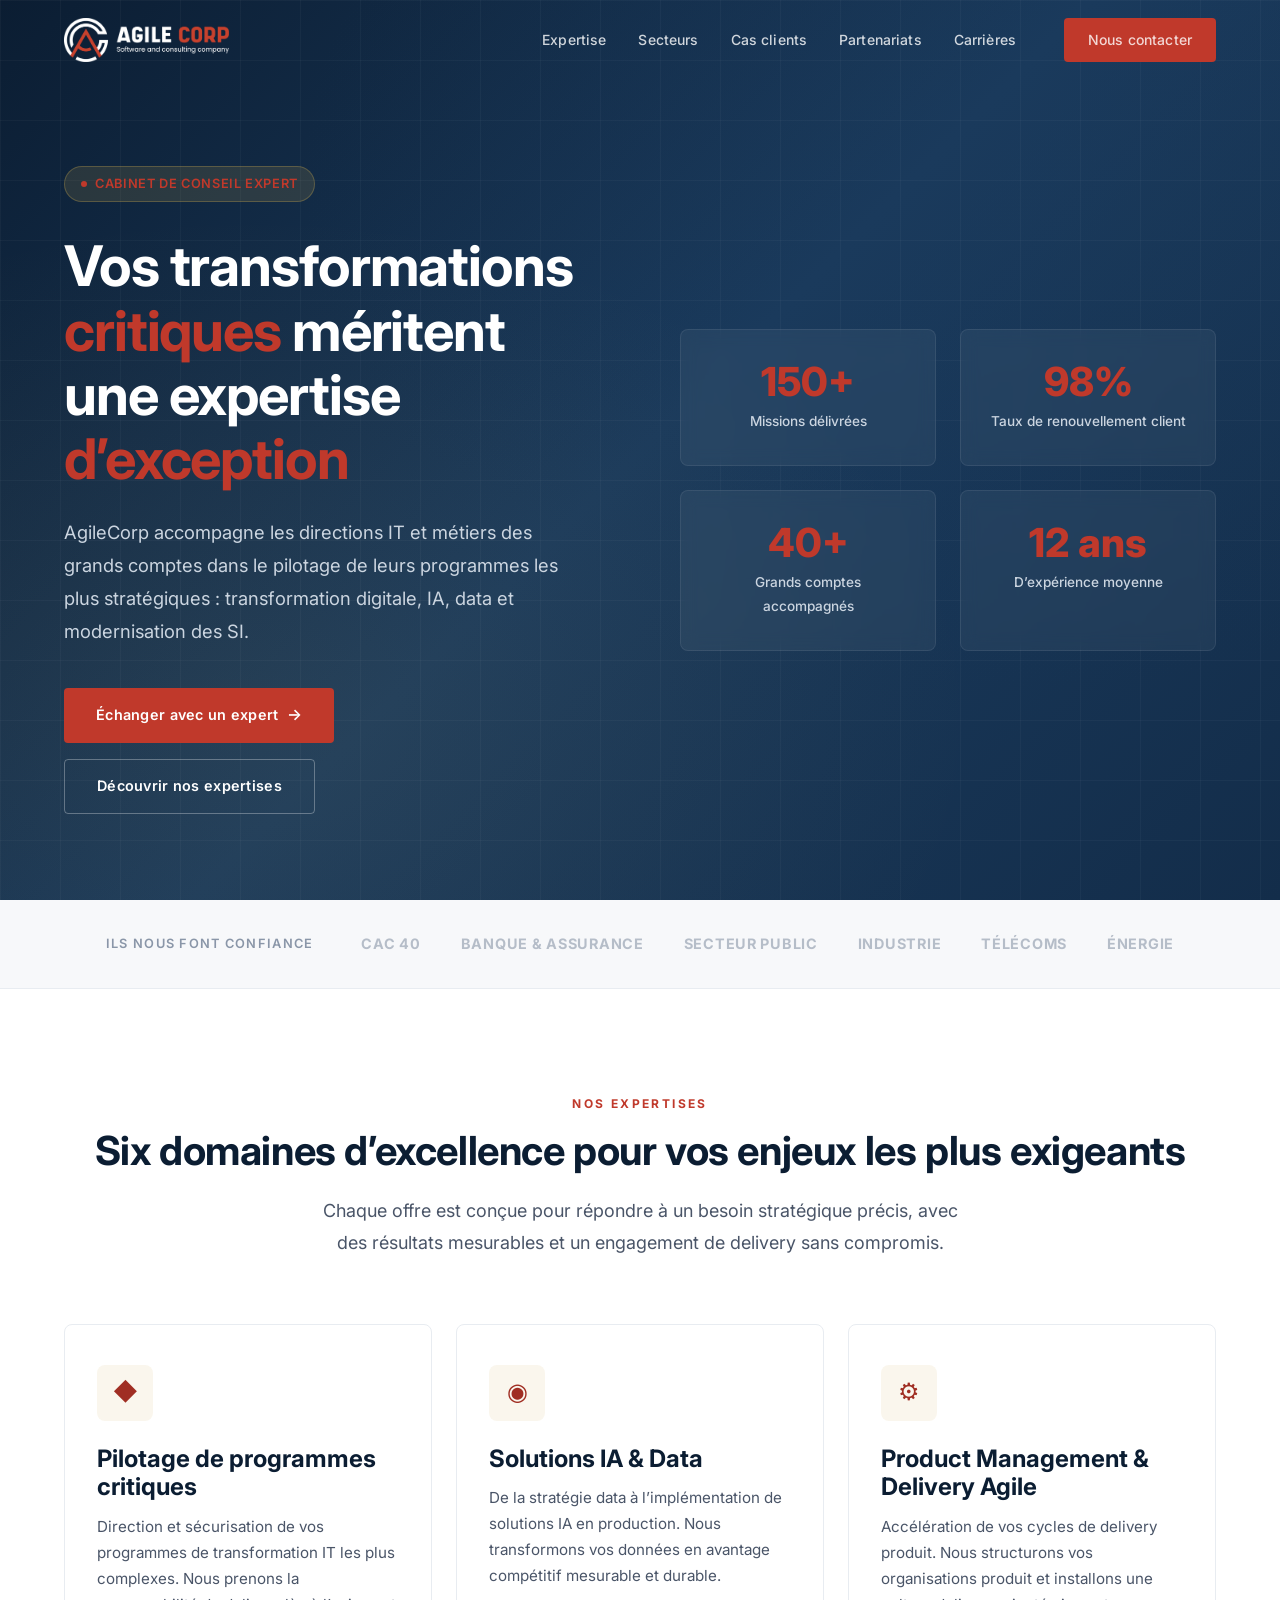
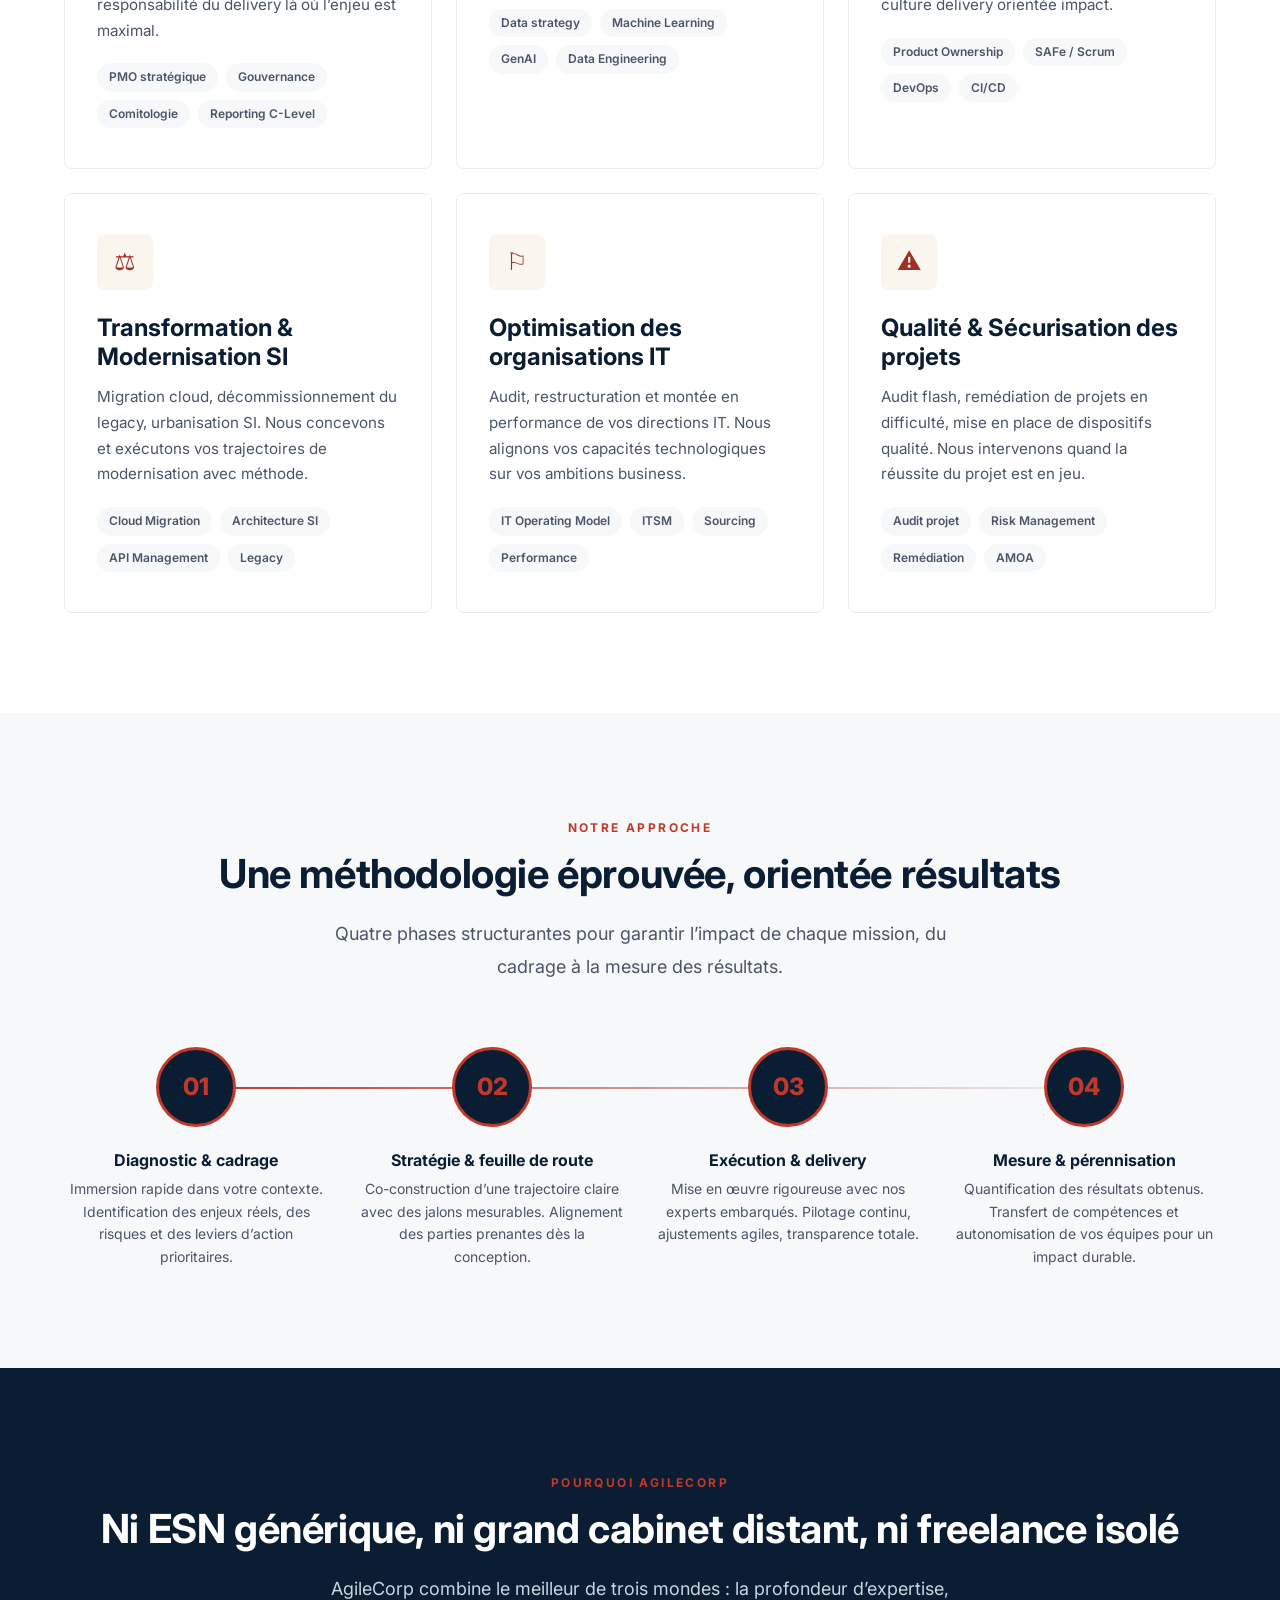
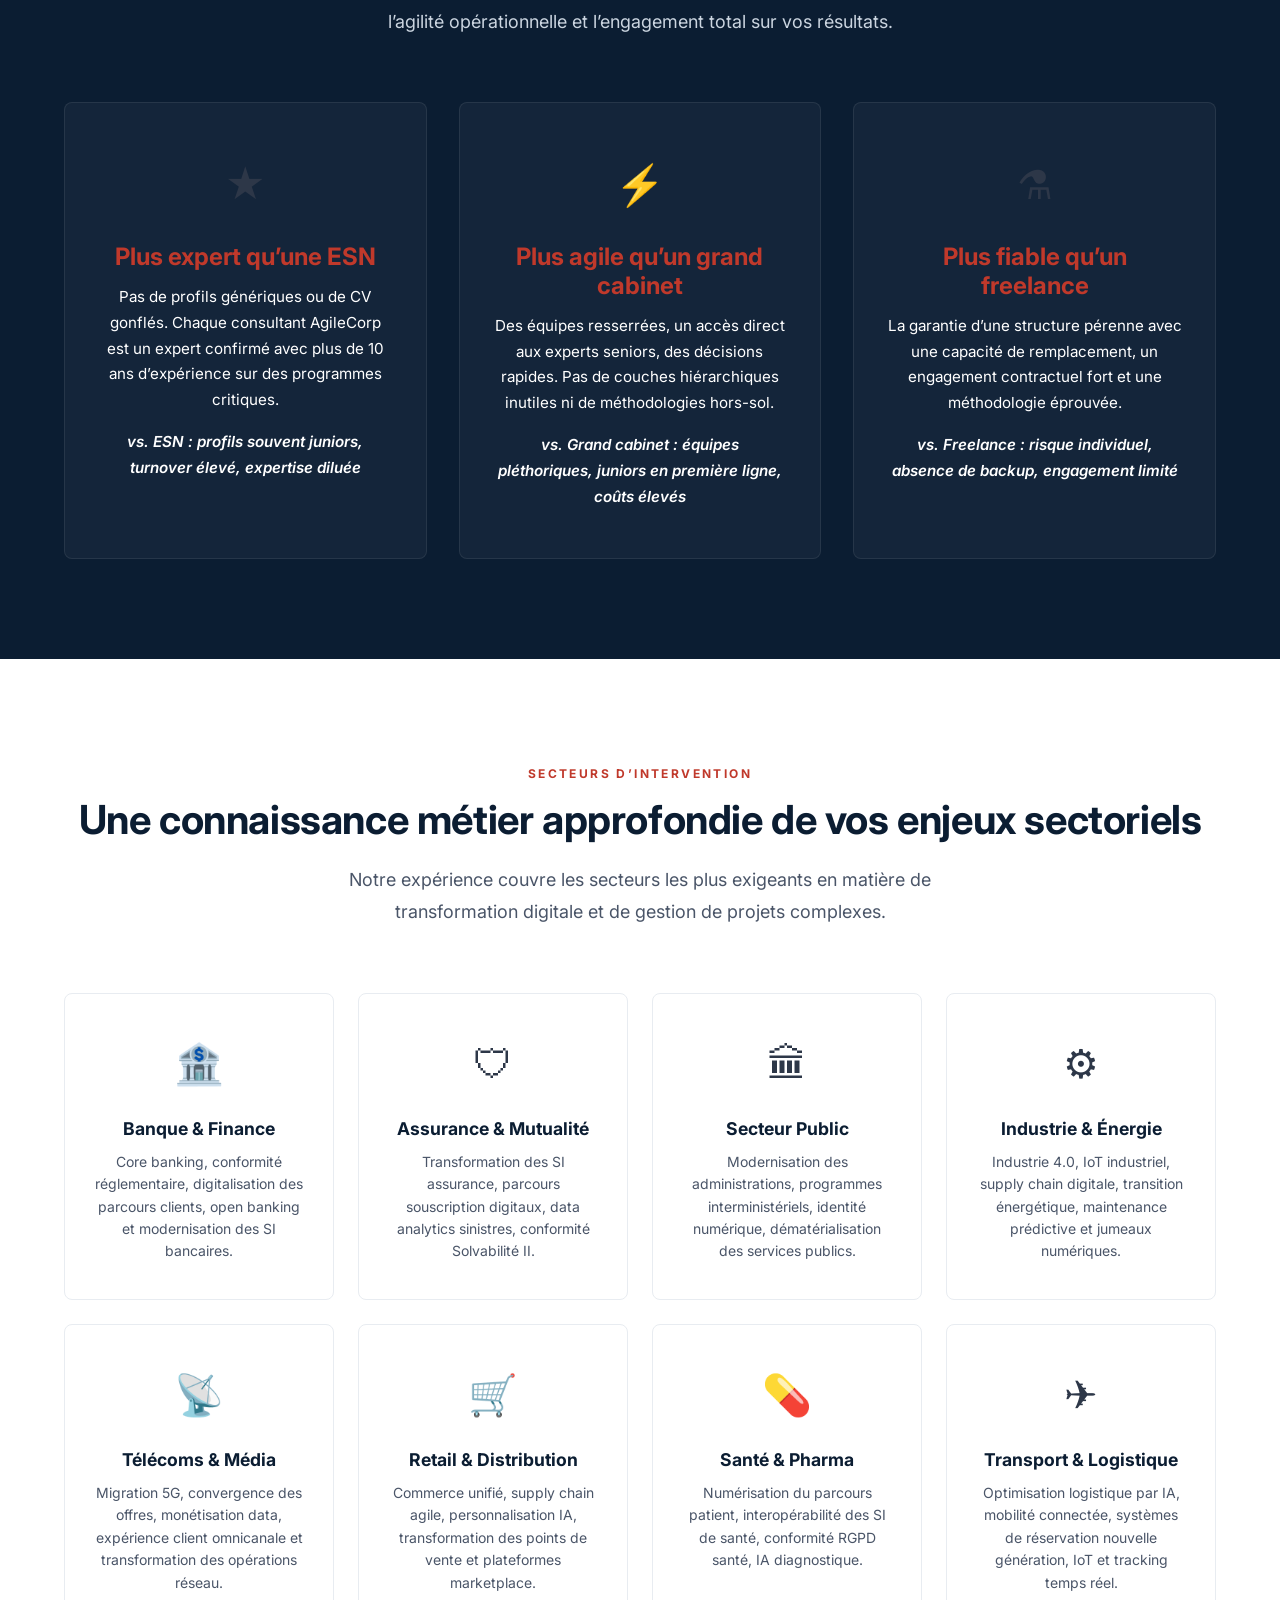
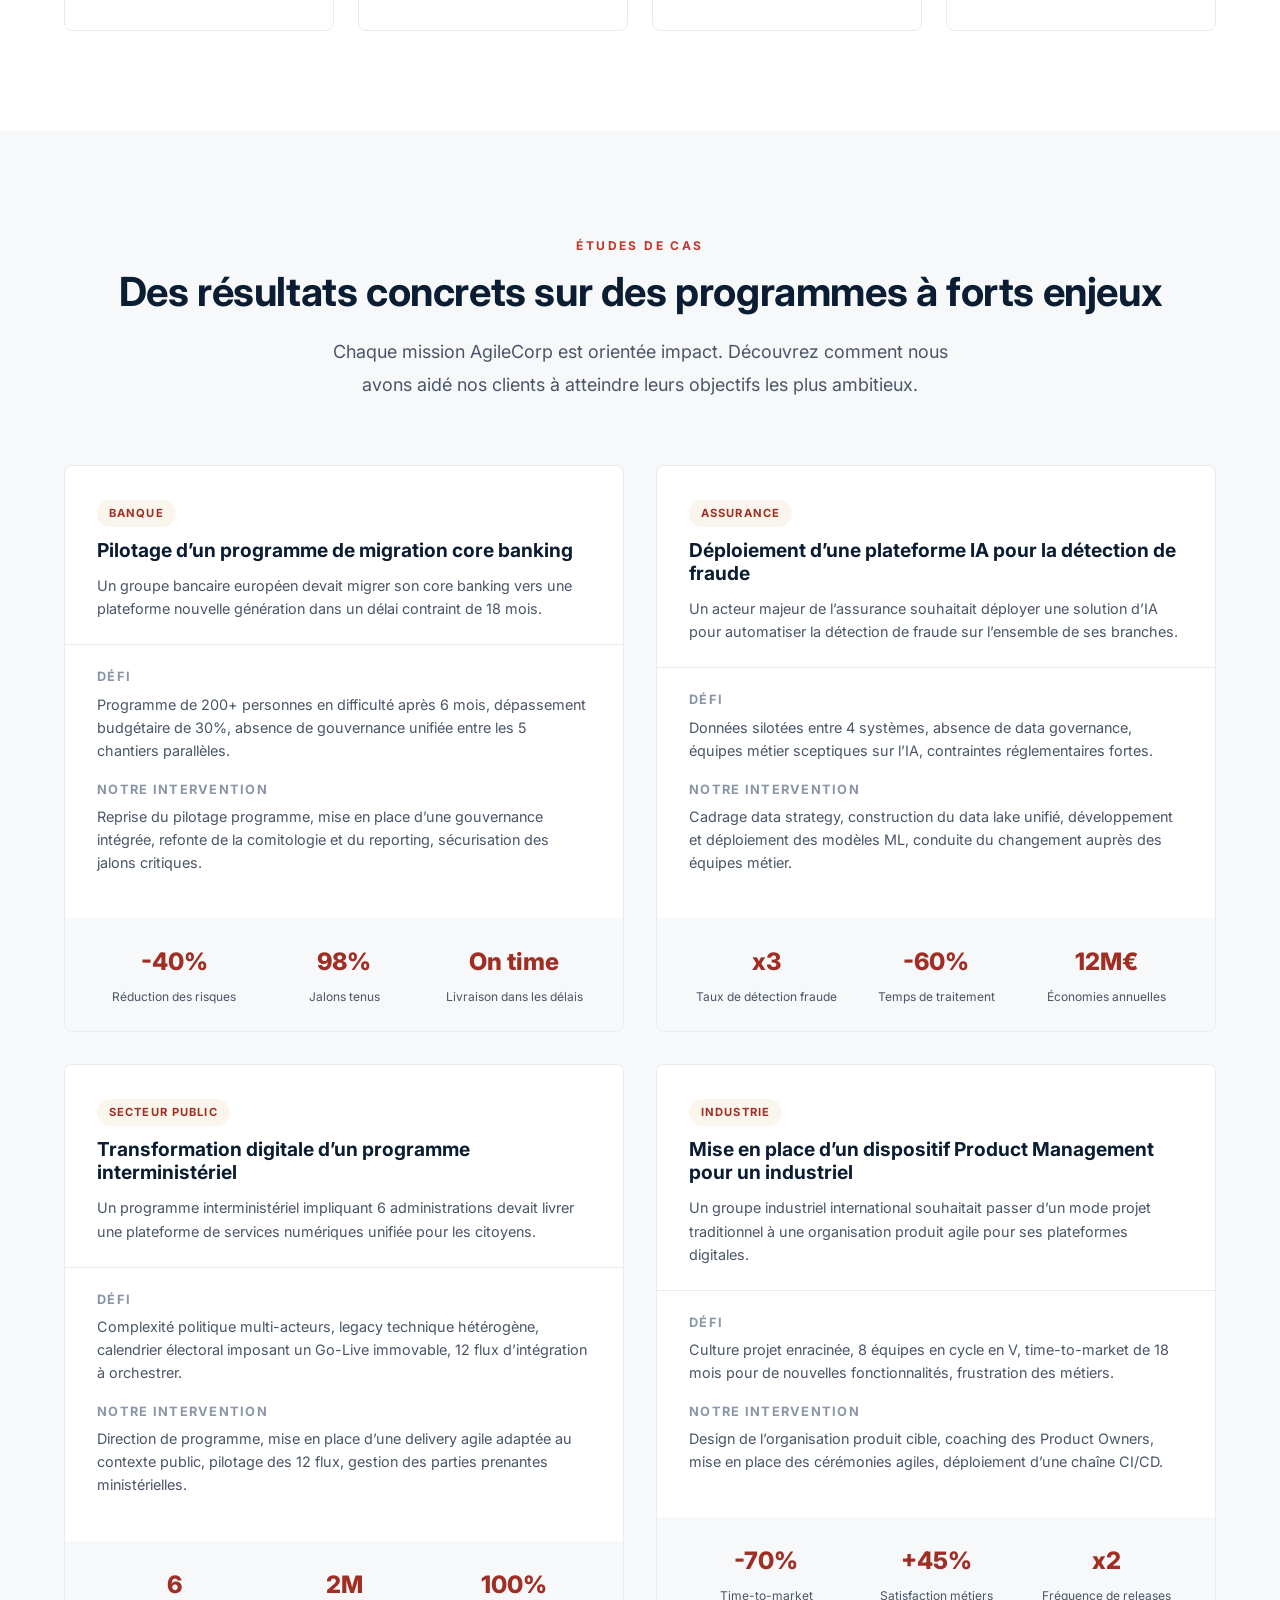
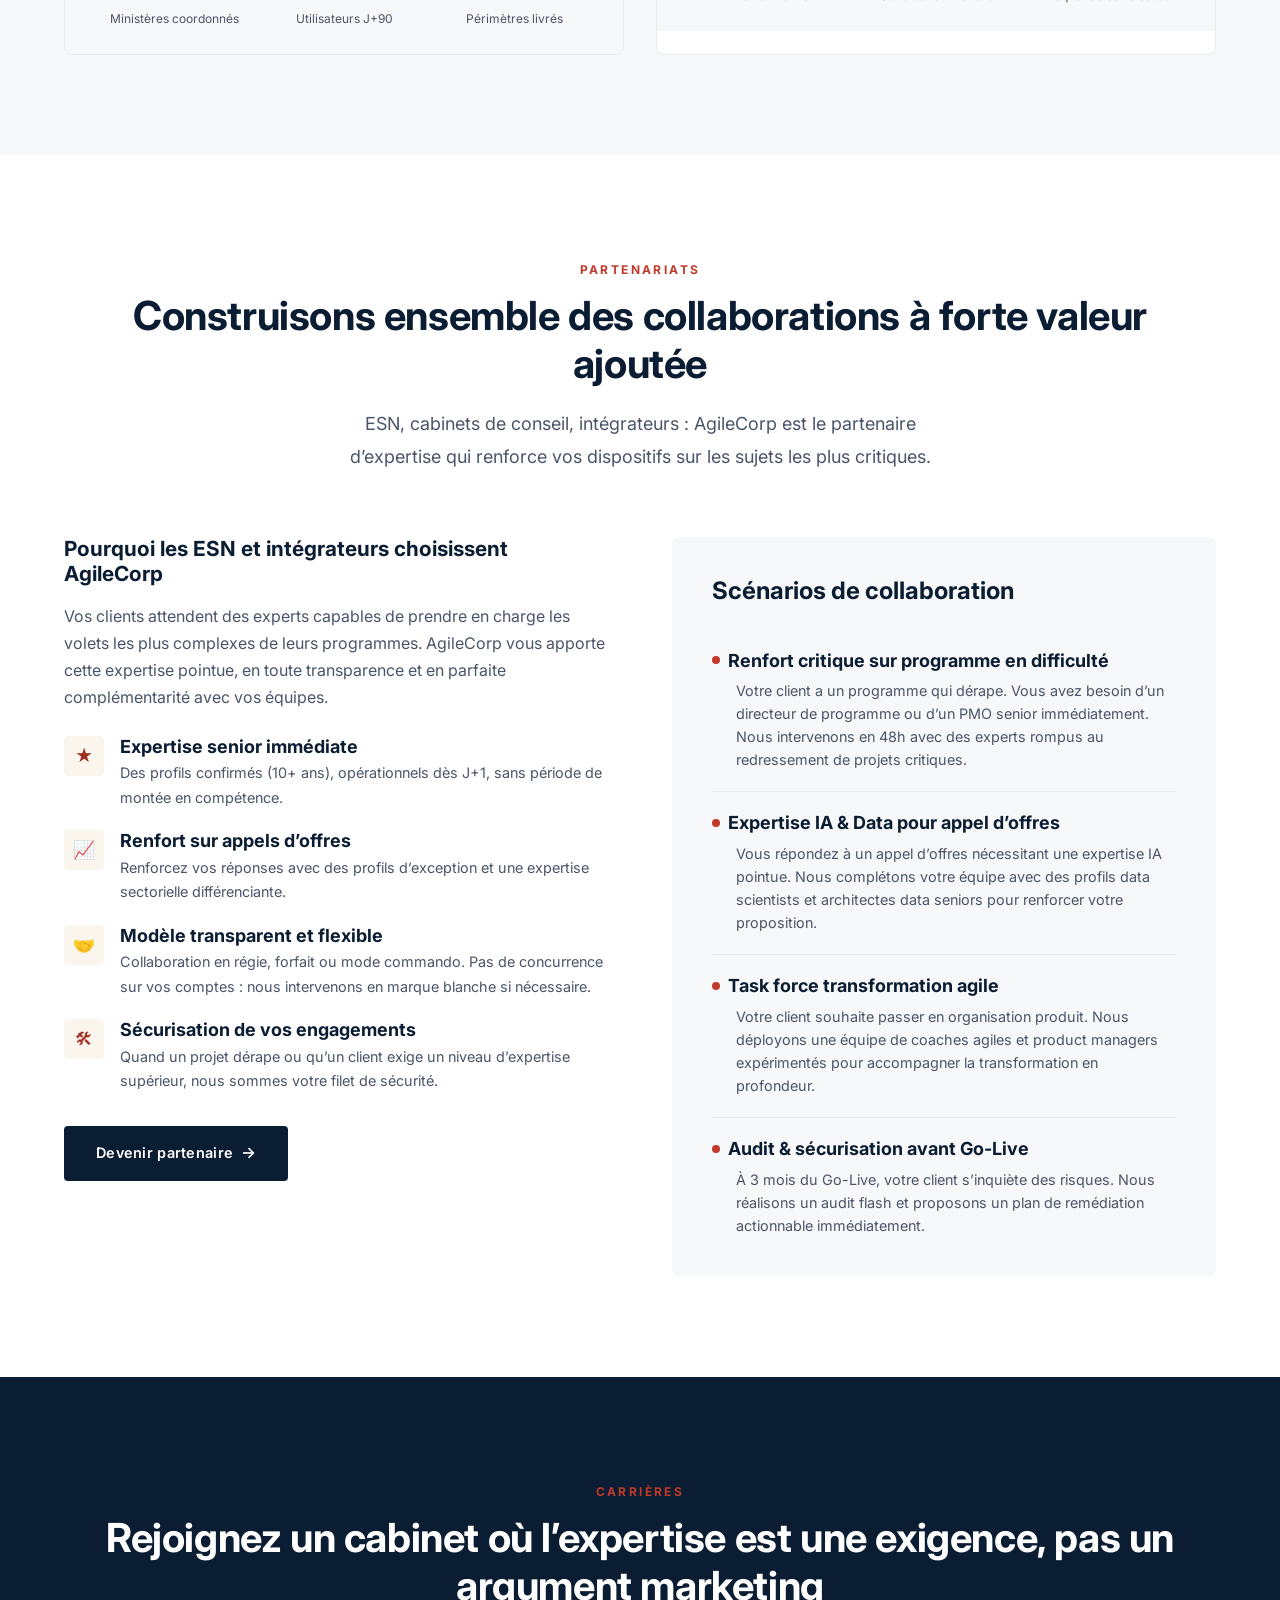
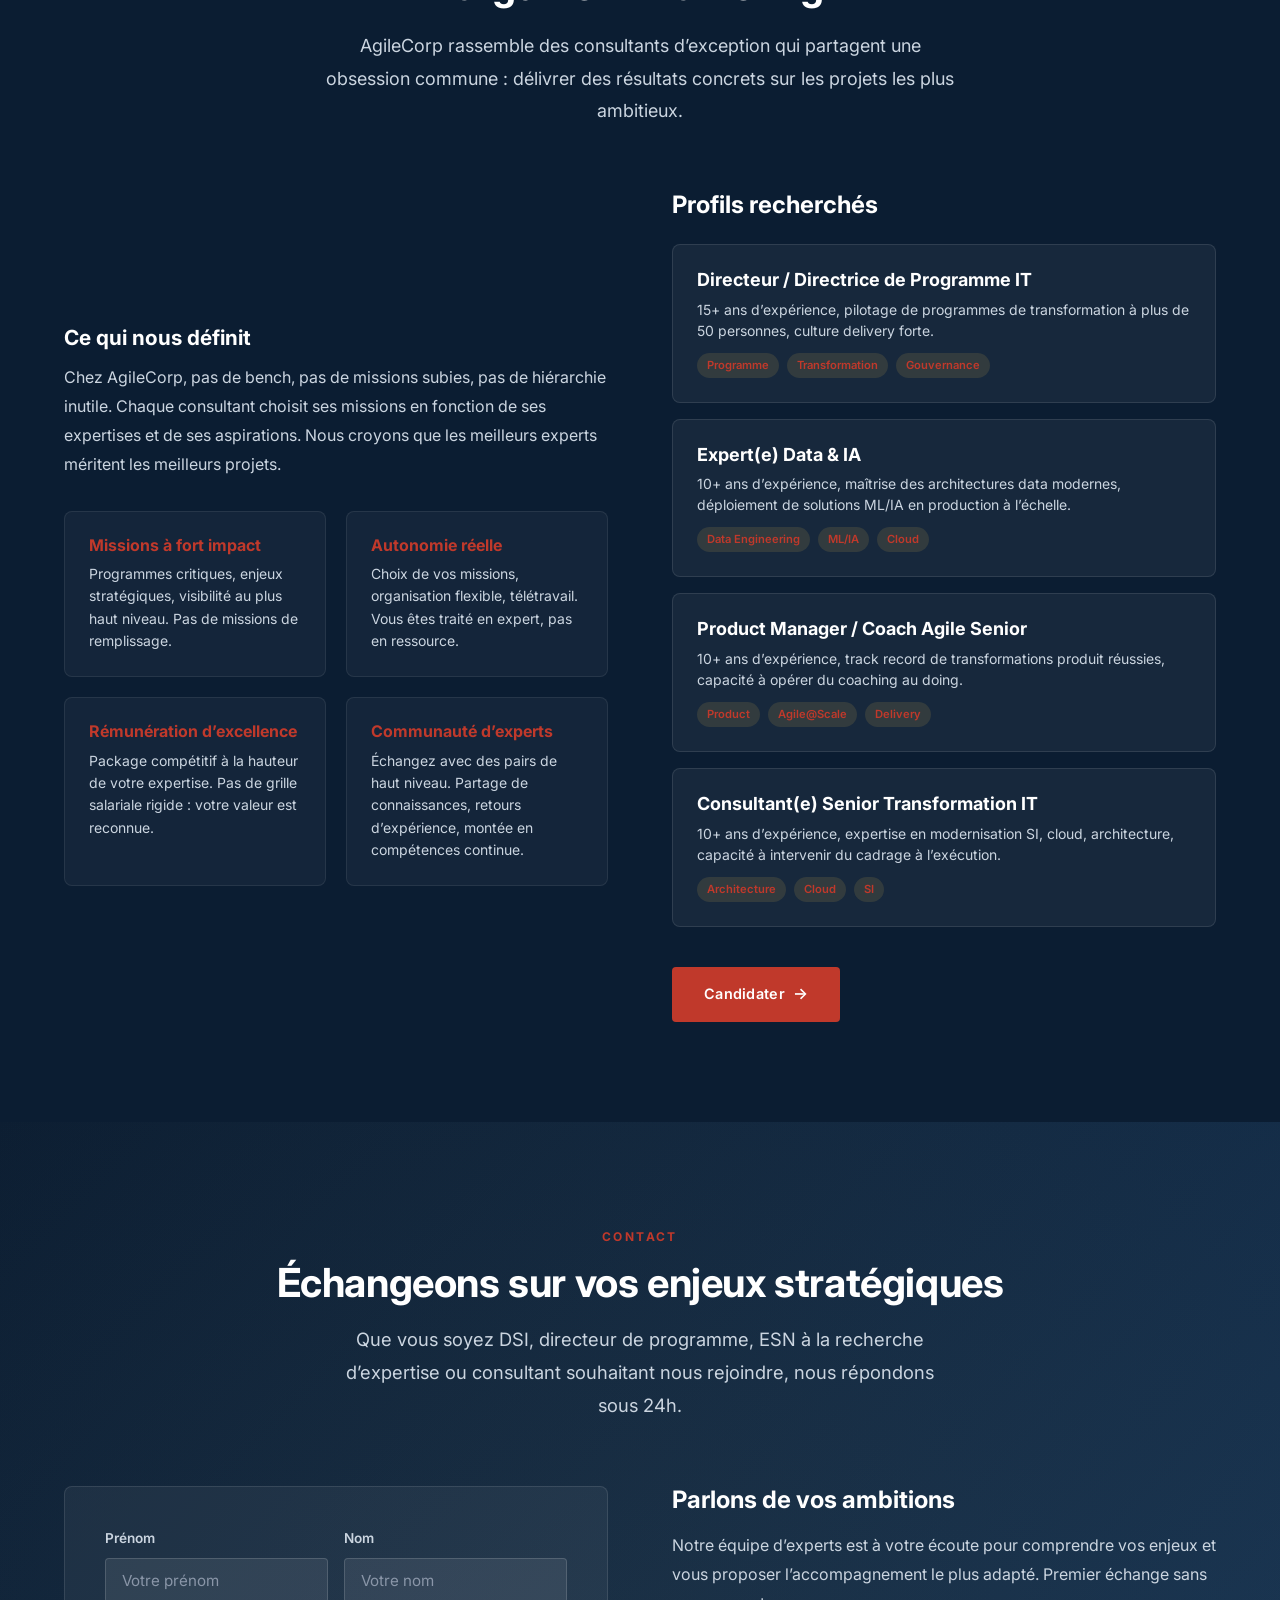
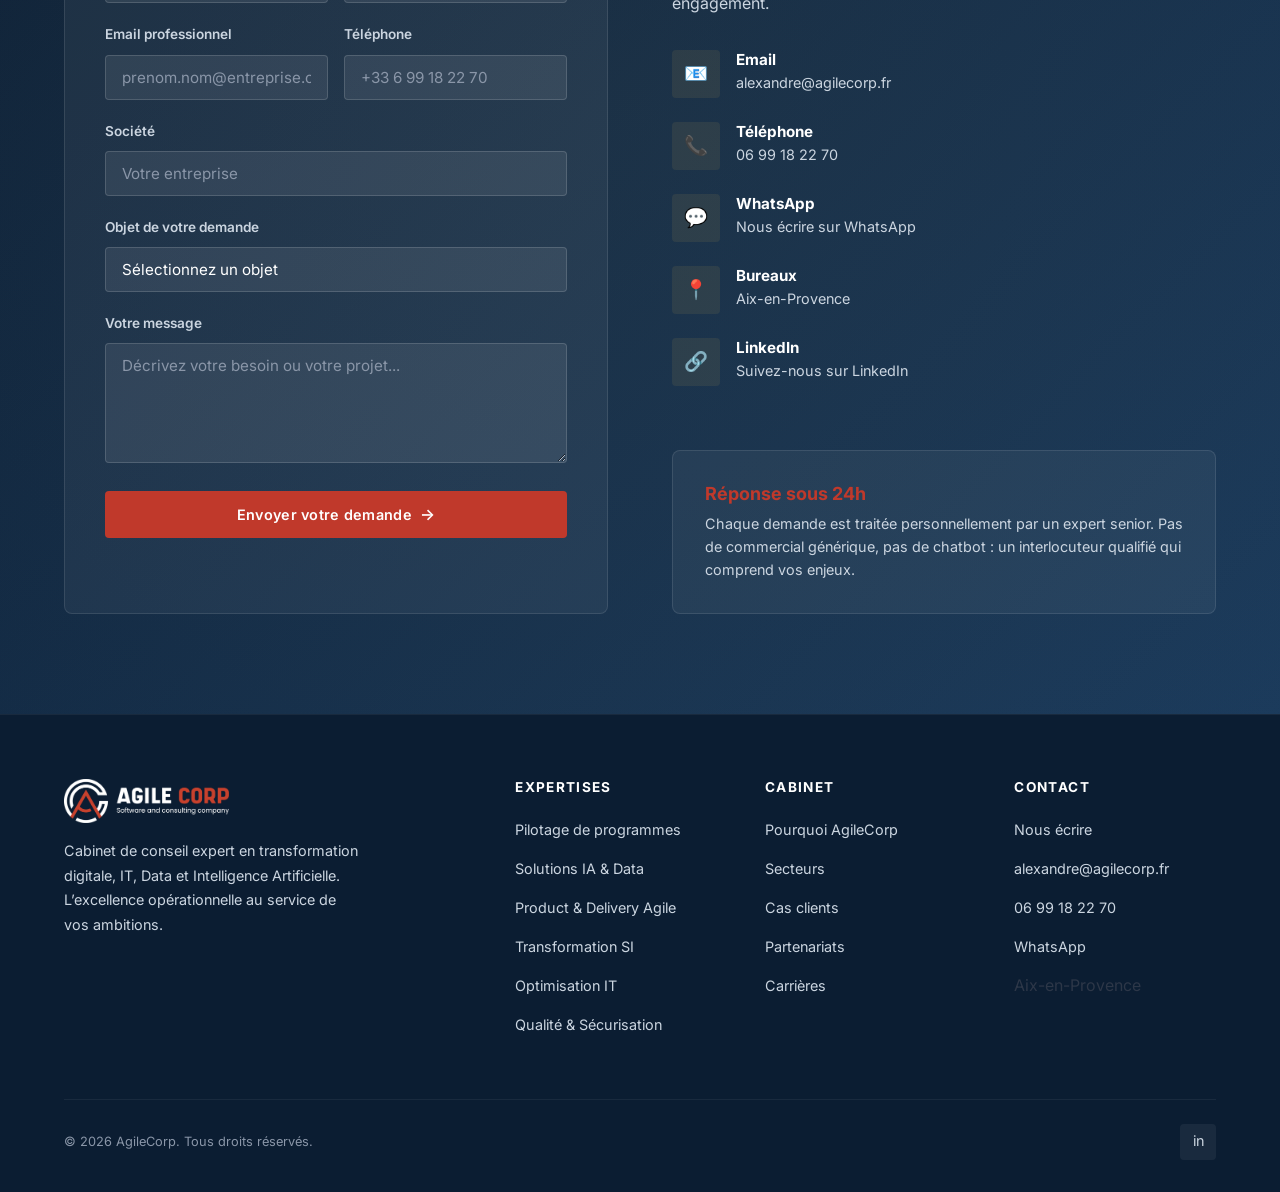
==== index.html @ d4fce5fc "fix: add proper French accents, fix typos, add OG meta tags - All text content now has proper French" ====
<!DOCTYPE html>
<html lang="fr">
<head>
  <meta charset="UTF-8">
  <meta name="viewport" content="width=device-width, initial-scale=1.0">
  <meta name="description" content="AgileCorp - Cabinet de conseil expert en transformation digitale, IT, Data et Intelligence Artificielle. Nous pilotons vos programmes critiques avec excellence.">
  <meta name="keywords" content="conseil, transformation digitale, IT, data, intelligence artificielle, pilotage programmes, DSI, consulting, Aix-en-Provence">
  <meta name="author" content="AgileCorp">
  <meta property="og:title" content="AgileCorp | Excellence &amp; Transformation Digitale">
  <meta property="og:description" content="Cabinet de conseil expert en transformation digitale, IT, Data et IA. Nous pilotons vos programmes critiques avec excellence.">
  <meta property="og:type" content="website">
  <meta property="og:url" content="https://agilecorp.fr">
  <meta property="og:image" content="https://agilecorp.fr/logo-agile-corp.png">
  <title>AgileCorp | Cabinet de conseil - Transformation Digitale, IT, Data &amp; IA</title>
  <link rel="preconnect" href="https://fonts.googleapis.com">
  <link rel="preconnect" href="https://fonts.gstatic.com" crossorigin>
  <link href="https://fonts.googleapis.com/css2?family=Inter:wght@400;500;600;700;800;900&display=swap" rel="stylesheet">
  <link rel="stylesheet" href="css/style.css">
  <link rel="icon" type="image/png" href="logo-agile-corp.png">
</head>
<body>

  <!-- ============ HEADER ============ -->
  <header class="header header--transparent">
    <div class="container">
      <a href="#" class="logo">
        <img src="logo-agile-corp-blanc-baseline.png" alt="AgileCorp - Software and Consulting Company" class="logo-img">
      </a>
      <nav class="nav-links">
        <a href="#expertise">Expertise</a>
        <a href="#secteurs">Secteurs</a>
        <a href="#cas">Cas clients</a>
        <a href="#partenariats">Partenariats</a>
        <a href="#carrieres">Carri&egrave;res</a>
        <a href="#contact" class="btn btn-primary btn-sm nav-cta">Nous contacter</a>
      </nav>
      <button class="nav-toggle" aria-label="Menu">
        <span></span><span></span><span></span>
      </button>
    </div>
  </header>

  <!-- ============ HERO ============ -->
  <section class="hero" id="hero">
    <div class="hero-grid"></div>
    <div class="container">
      <div class="hero-content">
        <div class="hero-badge">Cabinet de conseil expert</div>
        <h1>Vos transformations <span class="accent">critiques</span> m&eacute;ritent une expertise <span class="accent">d&rsquo;exception</span></h1>
        <p class="hero-text">AgileCorp accompagne les directions IT et m&eacute;tiers des grands comptes dans le pilotage de leurs programmes les plus strat&eacute;giques : transformation digitale, IA, data et modernisation des SI.</p>
        <div class="hero-buttons">
          <a href="#contact" class="btn btn-primary btn-arrow">&Eacute;changer avec un expert</a>
          <a href="#expertise" class="btn btn-secondary">D&eacute;couvrir nos expertises</a>
        </div>
      </div>
      <div class="hero-metrics fade-in">
        <div class="metric-card">
          <div class="metric-value" data-count="150" data-suffix="+">0</div>
          <div class="metric-label">Missions d&eacute;livr&eacute;es</div>
        </div>
        <div class="metric-card">
          <div class="metric-value" data-count="98" data-suffix="%">0</div>
          <div class="metric-label">Taux de renouvellement client</div>
        </div>
        <div class="metric-card">
          <div class="metric-value" data-count="40" data-suffix="+">0</div>
          <div class="metric-label">Grands comptes accompagn&eacute;s</div>
        </div>
        <div class="metric-card">
          <div class="metric-value" data-count="12" data-suffix=" ans">0</div>
          <div class="metric-label">D&rsquo;exp&eacute;rience moyenne</div>
        </div>
      </div>
    </div>
  </section>

  <!-- ============ TRUST BAR ============ -->
  <div class="trust-bar">
    <div class="container">
      <span class="trust-label">Ils nous font confiance</span>
      <div class="trust-logos">
        <span class="trust-logo">CAC 40</span>
        <span class="trust-logo">Banque &amp; Assurance</span>
        <span class="trust-logo">Secteur Public</span>
        <span class="trust-logo">Industrie</span>
        <span class="trust-logo">T&eacute;l&eacute;coms</span>
        <span class="trust-logo">&Eacute;nergie</span>
      </div>
    </div>
  </div>

  <!-- ============ EXPERTISE / SERVICES ============ -->
  <section class="section" id="expertise">
    <div class="container">
      <div class="section-header fade-in">
        <span class="section-label">Nos expertises</span>
        <h2 class="section-title">Six domaines d&rsquo;excellence pour vos enjeux les plus exigeants</h2>
        <p class="section-subtitle">Chaque offre est con&ccedil;ue pour r&eacute;pondre &agrave; un besoin strat&eacute;gique pr&eacute;cis, avec des r&eacute;sultats mesurables et un engagement de delivery sans compromis.</p>
      </div>
      <div class="services-grid stagger-children">

        <div class="service-card fade-in">
          <div class="service-icon">&#9670;</div>
          <h3>Pilotage de programmes critiques</h3>
          <p>Direction et s&eacute;curisation de vos programmes de transformation IT les plus complexes. Nous prenons la responsabilit&eacute; du delivery l&agrave; o&ugrave; l&rsquo;enjeu est maximal.</p>
          <div class="service-tags">
            <span class="service-tag">PMO strat&eacute;gique</span>
            <span class="service-tag">Gouvernance</span>
            <span class="service-tag">Comitologie</span>
            <span class="service-tag">Reporting C-Level</span>
          </div>
        </div>

        <div class="service-card fade-in">
          <div class="service-icon">&#9673;</div>
          <h3>Solutions IA &amp; Data</h3>
          <p>De la strat&eacute;gie data &agrave; l&rsquo;impl&eacute;mentation de solutions IA en production. Nous transformons vos donn&eacute;es en avantage comp&eacute;titif mesurable et durable.</p>
          <div class="service-tags">
            <span class="service-tag">Data strategy</span>
            <span class="service-tag">Machine Learning</span>
            <span class="service-tag">GenAI</span>
            <span class="service-tag">Data Engineering</span>
          </div>
        </div>

        <div class="service-card fade-in">
          <div class="service-icon">&#9881;</div>
          <h3>Product Management &amp; Delivery Agile</h3>
          <p>Acc&eacute;l&eacute;ration de vos cycles de delivery produit. Nous structurons vos organisations produit et installons une culture delivery orient&eacute;e impact.</p>
          <div class="service-tags">
            <span class="service-tag">Product Ownership</span>
            <span class="service-tag">SAFe / Scrum</span>
            <span class="service-tag">DevOps</span>
            <span class="service-tag">CI/CD</span>
          </div>
        </div>

        <div class="service-card fade-in">
          <div class="service-icon">&#9878;</div>
          <h3>Transformation &amp; Modernisation SI</h3>
          <p>Migration cloud, d&eacute;commissionnement du legacy, urbanisation SI. Nous concevons et ex&eacute;cutons vos trajectoires de modernisation avec m&eacute;thode.</p>
          <div class="service-tags">
            <span class="service-tag">Cloud Migration</span>
            <span class="service-tag">Architecture SI</span>
            <span class="service-tag">API Management</span>
            <span class="service-tag">Legacy</span>
          </div>
        </div>

        <div class="service-card fade-in">
          <div class="service-icon">&#9872;</div>
          <h3>Optimisation des organisations IT</h3>
          <p>Audit, restructuration et mont&eacute;e en performance de vos directions IT. Nous alignons vos capacit&eacute;s technologiques sur vos ambitions business.</p>
          <div class="service-tags">
            <span class="service-tag">IT Operating Model</span>
            <span class="service-tag">ITSM</span>
            <span class="service-tag">Sourcing</span>
            <span class="service-tag">Performance</span>
          </div>
        </div>

        <div class="service-card fade-in">
          <div class="service-icon">&#9888;</div>
          <h3>Qualit&eacute; &amp; S&eacute;curisation des projets</h3>
          <p>Audit flash, rem&eacute;diation de projets en difficult&eacute;, mise en place de dispositifs qualit&eacute;. Nous intervenons quand la r&eacute;ussite du projet est en jeu.</p>
          <div class="service-tags">
            <span class="service-tag">Audit projet</span>
            <span class="service-tag">Risk Management</span>
            <span class="service-tag">Rem&eacute;diation</span>
            <span class="service-tag">AMOA</span>
          </div>
        </div>

      </div>
    </div>
  </section>

  <!-- ============ METHODOLOGY ============ -->
  <section class="section section--gray">
    <div class="container">
      <div class="section-header fade-in">
        <span class="section-label">Notre approche</span>
        <h2 class="section-title">Une m&eacute;thodologie &eacute;prouv&eacute;e, orient&eacute;e r&eacute;sultats</h2>
        <p class="section-subtitle">Quatre phases structurantes pour garantir l&rsquo;impact de chaque mission, du cadrage &agrave; la mesure des r&eacute;sultats.</p>
      </div>
      <div class="method-steps fade-in">
        <div class="method-step">
          <div class="step-number">01</div>
          <h3>Diagnostic &amp; cadrage</h3>
          <p>Immersion rapide dans votre contexte. Identification des enjeux r&eacute;els, des risques et des leviers d&rsquo;action prioritaires.</p>
        </div>
        <div class="method-step">
          <div class="step-number">02</div>
          <h3>Strat&eacute;gie &amp; feuille de route</h3>
          <p>Co-construction d&rsquo;une trajectoire claire avec des jalons mesurables. Alignement des parties prenantes d&egrave;s la conception.</p>
        </div>
        <div class="method-step">
          <div class="step-number">03</div>
          <h3>Ex&eacute;cution &amp; delivery</h3>
          <p>Mise en &oelig;uvre rigoureuse avec nos experts embarqu&eacute;s. Pilotage continu, ajustements agiles, transparence totale.</p>
        </div>
        <div class="method-step">
          <div class="step-number">04</div>
          <h3>Mesure &amp; p&eacute;rennisation</h3>
          <p>Quantification des r&eacute;sultats obtenus. Transfert de comp&eacute;tences et autonomisation de vos &eacute;quipes pour un impact durable.</p>
        </div>
      </div>
    </div>
  </section>

  <!-- ============ DIFFERENCIATEURS ============ -->
  <section class="section section--dark" id="difference">
    <div class="container">
      <div class="section-header fade-in">
        <span class="section-label">Pourquoi AgileCorp</span>
        <h2 class="section-title">Ni ESN g&eacute;n&eacute;rique, ni grand cabinet distant, ni freelance isol&eacute;</h2>
        <p class="section-subtitle">AgileCorp combine le meilleur de trois mondes : la profondeur d&rsquo;expertise, l&rsquo;agilit&eacute; op&eacute;rationnelle et l&rsquo;engagement total sur vos r&eacute;sultats.</p>
      </div>
      <div class="diff-grid stagger-children">
        <div class="diff-card fade-in">
          <div class="diff-icon">&#9733;</div>
          <h3>Plus expert qu&rsquo;une ESN</h3>
          <p>Pas de profils g&eacute;n&eacute;riques ou de CV gonfl&eacute;s. Chaque consultant AgileCorp est un expert confirm&eacute; avec plus de 10 ans d&rsquo;exp&eacute;rience sur des programmes critiques.</p>
          <p class="diff-versus">vs. ESN : profils souvent juniors, turnover &eacute;lev&eacute;, expertise dilu&eacute;e</p>
        </div>
        <div class="diff-card fade-in">
          <div class="diff-icon">&#9889;</div>
          <h3>Plus agile qu&rsquo;un grand cabinet</h3>
          <p>Des &eacute;quipes resserr&eacute;es, un acc&egrave;s direct aux experts seniors, des d&eacute;cisions rapides. Pas de couches hi&eacute;rarchiques inutiles ni de m&eacute;thodologies hors-sol.</p>
          <p class="diff-versus">vs. Grand cabinet : &eacute;quipes pl&eacute;thoriques, juniors en premi&egrave;re ligne, co&ucirc;ts &eacute;lev&eacute;s</p>
        </div>
        <div class="diff-card fade-in">
          <div class="diff-icon">&#9879;</div>
          <h3>Plus fiable qu&rsquo;un freelance</h3>
          <p>La garantie d&rsquo;une structure p&eacute;renne avec une capacit&eacute; de remplacement, un engagement contractuel fort et une m&eacute;thodologie &eacute;prouv&eacute;e.</p>
          <p class="diff-versus">vs. Freelance : risque individuel, absence de backup, engagement limit&eacute;</p>
        </div>
      </div>
    </div>
  </section>

  <!-- ============ SECTEURS ============ -->
  <section class="section" id="secteurs">
    <div class="container">
      <div class="section-header fade-in">
        <span class="section-label">Secteurs d&rsquo;intervention</span>
        <h2 class="section-title">Une connaissance m&eacute;tier approfondie de vos enjeux sectoriels</h2>
        <p class="section-subtitle">Notre exp&eacute;rience couvre les secteurs les plus exigeants en mati&egrave;re de transformation digitale et de gestion de projets complexes.</p>
      </div>
      <div class="sectors-grid stagger-children">
        <div class="sector-card fade-in">
          <div class="sector-icon">&#127974;</div>
          <h3>Banque &amp; Finance</h3>
          <p>Core banking, conformit&eacute; r&eacute;glementaire, digitalisation des parcours clients, open banking et modernisation des SI bancaires.</p>
        </div>
        <div class="sector-card fade-in">
          <div class="sector-icon">&#128737;</div>
          <h3>Assurance &amp; Mutualit&eacute;</h3>
          <p>Transformation des SI assurance, parcours souscription digitaux, data analytics sinistres, conformit&eacute; Solvabilit&eacute; II.</p>
        </div>
        <div class="sector-card fade-in">
          <div class="sector-icon">&#127963;</div>
          <h3>Secteur Public</h3>
          <p>Modernisation des administrations, programmes interminist&eacute;riels, identit&eacute; num&eacute;rique, d&eacute;mat&eacute;rialisation des services publics.</p>
        </div>
        <div class="sector-card fade-in">
          <div class="sector-icon">&#9881;</div>
          <h3>Industrie &amp; &Eacute;nergie</h3>
          <p>Industrie 4.0, IoT industriel, supply chain digitale, transition &eacute;nerg&eacute;tique, maintenance pr&eacute;dictive et jumeaux num&eacute;riques.</p>
        </div>
        <div class="sector-card fade-in">
          <div class="sector-icon">&#128225;</div>
          <h3>T&eacute;l&eacute;coms &amp; M&eacute;dia</h3>
          <p>Migration 5G, convergence des offres, mon&eacute;tisation data, exp&eacute;rience client omnicanale et transformation des op&eacute;rations r&eacute;seau.</p>
        </div>
        <div class="sector-card fade-in">
          <div class="sector-icon">&#128722;</div>
          <h3>Retail &amp; Distribution</h3>
          <p>Commerce unifi&eacute;, supply chain agile, personnalisation IA, transformation des points de vente et plateformes marketplace.</p>
        </div>
        <div class="sector-card fade-in">
          <div class="sector-icon">&#128138;</div>
          <h3>Sant&eacute; &amp; Pharma</h3>
          <p>Num&eacute;risation du parcours patient, interop&eacute;rabilit&eacute; des SI de sant&eacute;, conformit&eacute; RGPD sant&eacute;, IA diagnostique.</p>
        </div>
        <div class="sector-card fade-in">
          <div class="sector-icon">&#9992;</div>
          <h3>Transport &amp; Logistique</h3>
          <p>Optimisation logistique par IA, mobilit&eacute; connect&eacute;e, syst&egrave;mes de r&eacute;servation nouvelle g&eacute;n&eacute;ration, IoT et tracking temps r&eacute;el.</p>
        </div>
      </div>
    </div>
  </section>

  <!-- ============ CAS CLIENTS ============ -->
  <section class="section section--gray" id="cas">
    <div class="container">
      <div class="section-header fade-in">
        <span class="section-label">&Eacute;tudes de cas</span>
        <h2 class="section-title">Des r&eacute;sultats concrets sur des programmes &agrave; forts enjeux</h2>
        <p class="section-subtitle">Chaque mission AgileCorp est orient&eacute;e impact. D&eacute;couvrez comment nous avons aid&eacute; nos clients &agrave; atteindre leurs objectifs les plus ambitieux.</p>
      </div>
      <div class="cases-grid">

        <div class="case-card fade-in">
          <div class="case-header">
            <span class="case-sector">Banque</span>
            <h3>Pilotage d&rsquo;un programme de migration core banking</h3>
            <p class="case-context">Un groupe bancaire europ&eacute;en devait migrer son core banking vers une plateforme nouvelle g&eacute;n&eacute;ration dans un d&eacute;lai contraint de 18 mois.</p>
          </div>
          <div class="case-body">
            <div class="case-challenge">
              <h4>D&eacute;fi</h4>
              <p>Programme de 200+ personnes en difficult&eacute; apr&egrave;s 6 mois, d&eacute;passement budg&eacute;taire de 30%, absence de gouvernance unifi&eacute;e entre les 5 chantiers parall&egrave;les.</p>
            </div>
            <div class="case-solution">
              <h4>Notre intervention</h4>
              <p>Reprise du pilotage programme, mise en place d&rsquo;une gouvernance int&eacute;gr&eacute;e, refonte de la comitologie et du reporting, s&eacute;curisation des jalons critiques.</p>
            </div>
          </div>
          <div class="case-results">
            <div class="case-result">
              <div class="case-result-value">-40%</div>
              <div class="case-result-label">R&eacute;duction des risques</div>
            </div>
            <div class="case-result">
              <div class="case-result-value">98%</div>
              <div class="case-result-label">Jalons tenus</div>
            </div>
            <div class="case-result">
              <div class="case-result-value">On time</div>
              <div class="case-result-label">Livraison dans les d&eacute;lais</div>
            </div>
          </div>
        </div>

        <div class="case-card fade-in">
          <div class="case-header">
            <span class="case-sector">Assurance</span>
            <h3>D&eacute;ploiement d&rsquo;une plateforme IA pour la d&eacute;tection de fraude</h3>
            <p class="case-context">Un acteur majeur de l&rsquo;assurance souhaitait d&eacute;ployer une solution d&rsquo;IA pour automatiser la d&eacute;tection de fraude sur l&rsquo;ensemble de ses branches.</p>
          </div>
          <div class="case-body">
            <div class="case-challenge">
              <h4>D&eacute;fi</h4>
              <p>Donn&eacute;es silot&eacute;es entre 4 syst&egrave;mes, absence de data governance, &eacute;quipes m&eacute;tier sceptiques sur l&rsquo;IA, contraintes r&eacute;glementaires fortes.</p>
            </div>
            <div class="case-solution">
              <h4>Notre intervention</h4>
              <p>Cadrage data strategy, construction du data lake unifi&eacute;, d&eacute;veloppement et d&eacute;ploiement des mod&egrave;les ML, conduite du changement aupr&egrave;s des &eacute;quipes m&eacute;tier.</p>
            </div>
          </div>
          <div class="case-results">
            <div class="case-result">
              <div class="case-result-value">x3</div>
              <div class="case-result-label">Taux de d&eacute;tection fraude</div>
            </div>
            <div class="case-result">
              <div class="case-result-value">-60%</div>
              <div class="case-result-label">Temps de traitement</div>
            </div>
            <div class="case-result">
              <div class="case-result-value">12M&euro;</div>
              <div class="case-result-label">&Eacute;conomies annuelles</div>
            </div>
          </div>
        </div>

        <div class="case-card fade-in">
          <div class="case-header">
            <span class="case-sector">Secteur Public</span>
            <h3>Transformation digitale d&rsquo;un programme interminist&eacute;riel</h3>
            <p class="case-context">Un programme interminist&eacute;riel impliquant 6 administrations devait livrer une plateforme de services num&eacute;riques unifi&eacute;e pour les citoyens.</p>
          </div>
          <div class="case-body">
            <div class="case-challenge">
              <h4>D&eacute;fi</h4>
              <p>Complexit&eacute; politique multi-acteurs, legacy technique h&eacute;t&eacute;rog&egrave;ne, calendrier &eacute;lectoral imposant un Go-Live immovable, 12 flux d&rsquo;int&eacute;gration &agrave; orchestrer.</p>
            </div>
            <div class="case-solution">
              <h4>Notre intervention</h4>
              <p>Direction de programme, mise en place d&rsquo;une delivery agile adapt&eacute;e au contexte public, pilotage des 12 flux, gestion des parties prenantes minist&eacute;rielles.</p>
            </div>
          </div>
          <div class="case-results">
            <div class="case-result">
              <div class="case-result-value">6</div>
              <div class="case-result-label">Minist&egrave;res coordonn&eacute;s</div>
            </div>
            <div class="case-result">
              <div class="case-result-value">2M</div>
              <div class="case-result-label">Utilisateurs J+90</div>
            </div>
            <div class="case-result">
              <div class="case-result-value">100%</div>
              <div class="case-result-label">P&eacute;rim&egrave;tres livr&eacute;s</div>
            </div>
          </div>
        </div>

        <div class="case-card fade-in">
          <div class="case-header">
            <span class="case-sector">Industrie</span>
            <h3>Mise en place d&rsquo;un dispositif Product Management pour un industriel</h3>
            <p class="case-context">Un groupe industriel international souhaitait passer d&rsquo;un mode projet traditionnel &agrave; une organisation produit agile pour ses plateformes digitales.</p>
          </div>
          <div class="case-body">
            <div class="case-challenge">
              <h4>D&eacute;fi</h4>
              <p>Culture projet enracin&eacute;e, 8 &eacute;quipes en cycle en V, time-to-market de 18 mois pour de nouvelles fonctionnalit&eacute;s, frustration des m&eacute;tiers.</p>
            </div>
            <div class="case-solution">
              <h4>Notre intervention</h4>
              <p>Design de l&rsquo;organisation produit cible, coaching des Product Owners, mise en place des c&eacute;r&eacute;monies agiles, d&eacute;ploiement d&rsquo;une cha&icirc;ne CI/CD.</p>
            </div>
          </div>
          <div class="case-results">
            <div class="case-result">
              <div class="case-result-value">-70%</div>
              <div class="case-result-label">Time-to-market</div>
            </div>
            <div class="case-result">
              <div class="case-result-value">+45%</div>
              <div class="case-result-label">Satisfaction m&eacute;tiers</div>
            </div>
            <div class="case-result">
              <div class="case-result-value">x2</div>
              <div class="case-result-label">Fr&eacute;quence de releases</div>
            </div>
          </div>
        </div>

      </div>
    </div>
  </section>

  <!-- ============ PARTENARIATS ============ -->
  <section class="section" id="partenariats">
    <div class="container">
      <div class="section-header fade-in">
        <span class="section-label">Partenariats</span>
        <h2 class="section-title">Construisons ensemble des collaborations &agrave; forte valeur ajout&eacute;e</h2>
        <p class="section-subtitle">ESN, cabinets de conseil, int&eacute;grateurs : AgileCorp est le partenaire d&rsquo;expertise qui renforce vos dispositifs sur les sujets les plus critiques.</p>
      </div>
      <div class="partner-content">
        <div class="partner-text fade-in-left">
          <h3>Pourquoi les ESN et int&eacute;grateurs choisissent AgileCorp</h3>
          <p>Vos clients attendent des experts capables de prendre en charge les volets les plus complexes de leurs programmes. AgileCorp vous apporte cette expertise pointue, en toute transparence et en parfaite compl&eacute;mentarit&eacute; avec vos &eacute;quipes.</p>
          <div class="partner-benefits">
            <div class="partner-benefit">
              <div class="partner-benefit-icon">&#9733;</div>
              <div>
                <h4>Expertise senior imm&eacute;diate</h4>
                <p>Des profils confirm&eacute;s (10+ ans), op&eacute;rationnels d&egrave;s J+1, sans p&eacute;riode de mont&eacute;e en comp&eacute;tence.</p>
              </div>
            </div>
            <div class="partner-benefit">
              <div class="partner-benefit-icon">&#128200;</div>
              <div>
                <h4>Renfort sur appels d&rsquo;offres</h4>
                <p>Renforcez vos r&eacute;ponses avec des profils d&rsquo;exception et une expertise sectorielle diff&eacute;renciante.</p>
              </div>
            </div>
            <div class="partner-benefit">
              <div class="partner-benefit-icon">&#129309;</div>
              <div>
                <h4>Mod&egrave;le transparent et flexible</h4>
                <p>Collaboration en r&eacute;gie, forfait ou mode commando. Pas de concurrence sur vos comptes : nous intervenons en marque blanche si n&eacute;cessaire.</p>
              </div>
            </div>
            <div class="partner-benefit">
              <div class="partner-benefit-icon">&#128736;</div>
              <div>
                <h4>S&eacute;curisation de vos engagements</h4>
                <p>Quand un projet d&eacute;rape ou qu&rsquo;un client exige un niveau d&rsquo;expertise sup&eacute;rieur, nous sommes votre filet de s&eacute;curit&eacute;.</p>
              </div>
            </div>
          </div>
          <a href="#contact" class="btn btn-dark btn-arrow">Devenir partenaire</a>
        </div>
        <div class="partner-scenarios fade-in-right">
          <h3>Sc&eacute;narios de collaboration</h3>
          <div class="scenario">
            <h4>Renfort critique sur programme en difficult&eacute;</h4>
            <p>Votre client a un programme qui d&eacute;rape. Vous avez besoin d&rsquo;un directeur de programme ou d&rsquo;un PMO senior imm&eacute;diatement. Nous intervenons en 48h avec des experts rompus au redressement de projets critiques.</p>
          </div>
          <div class="scenario">
            <h4>Expertise IA &amp; Data pour appel d&rsquo;offres</h4>
            <p>Vous r&eacute;pondez &agrave; un appel d&rsquo;offres n&eacute;cessitant une expertise IA pointue. Nous compl&eacute;tons votre &eacute;quipe avec des profils data scientists et architectes data seniors pour renforcer votre proposition.</p>
          </div>
          <div class="scenario">
            <h4>Task force transformation agile</h4>
            <p>Votre client souhaite passer en organisation produit. Nous d&eacute;ployons une &eacute;quipe de coaches agiles et product managers exp&eacute;riment&eacute;s pour accompagner la transformation en profondeur.</p>
          </div>
          <div class="scenario">
            <h4>Audit &amp; s&eacute;curisation avant Go-Live</h4>
            <p>&Agrave; 3 mois du Go-Live, votre client s&rsquo;inqui&egrave;te des risques. Nous r&eacute;alisons un audit flash et proposons un plan de rem&eacute;diation actionnable imm&eacute;diatement.</p>
          </div>
        </div>
      </div>
    </div>
  </section>

  <!-- ============ CARRIERES ============ -->
  <section class="section section--dark" id="carrieres">
    <div class="container">
      <div class="section-header fade-in">
        <span class="section-label">Carri&egrave;res</span>
        <h2 class="section-title">Rejoignez un cabinet o&ugrave; l&rsquo;expertise est une exigence, pas un argument marketing</h2>
        <p class="section-subtitle">AgileCorp rassemble des consultants d&rsquo;exception qui partagent une obsession commune : d&eacute;livrer des r&eacute;sultats concrets sur les projets les plus ambitieux.</p>
      </div>
      <div class="careers-content">
        <div class="fade-in-left">
          <h3 style="color: var(--color-white); font-size: 1.3rem; margin-bottom: 12px;">Ce qui nous d&eacute;finit</h3>
          <p style="color: var(--color-text-light); line-height: 1.8; margin-bottom: 16px;">Chez AgileCorp, pas de bench, pas de missions subies, pas de hi&eacute;rarchie inutile. Chaque consultant choisit ses missions en fonction de ses expertises et de ses aspirations. Nous croyons que les meilleurs experts m&eacute;ritent les meilleurs projets.</p>
          <div class="careers-values">
            <div class="value-item">
              <h4>Missions &agrave; fort impact</h4>
              <p>Programmes critiques, enjeux strat&eacute;giques, visibilit&eacute; au plus haut niveau. Pas de missions de remplissage.</p>
            </div>
            <div class="value-item">
              <h4>Autonomie r&eacute;elle</h4>
              <p>Choix de vos missions, organisation flexible, t&eacute;l&eacute;travail. Vous &ecirc;tes trait&eacute; en expert, pas en ressource.</p>
            </div>
            <div class="value-item">
              <h4>R&eacute;mun&eacute;ration d&rsquo;excellence</h4>
              <p>Package comp&eacute;titif &agrave; la hauteur de votre expertise. Pas de grille salariale rigide : votre valeur est reconnue.</p>
            </div>
            <div class="value-item">
              <h4>Communaut&eacute; d&rsquo;experts</h4>
              <p>&Eacute;changez avec des pairs de haut niveau. Partage de connaissances, retours d&rsquo;exp&eacute;rience, mont&eacute;e en comp&eacute;tences continue.</p>
            </div>
          </div>
        </div>
        <div class="careers-profiles fade-in-right">
          <h3>Profils recherch&eacute;s</h3>
          <div class="profile-card">
            <h4>Directeur / Directrice de Programme IT</h4>
            <p>15+ ans d&rsquo;exp&eacute;rience, pilotage de programmes de transformation &agrave; plus de 50 personnes, culture delivery forte.</p>
            <div class="profile-tags">
              <span class="profile-tag">Programme</span>
              <span class="profile-tag">Transformation</span>
              <span class="profile-tag">Gouvernance</span>
            </div>
          </div>
          <div class="profile-card">
            <h4>Expert(e) Data &amp; IA</h4>
            <p>10+ ans d&rsquo;exp&eacute;rience, ma&icirc;trise des architectures data modernes, d&eacute;ploiement de solutions ML/IA en production &agrave; l&rsquo;&eacute;chelle.</p>
            <div class="profile-tags">
              <span class="profile-tag">Data Engineering</span>
              <span class="profile-tag">ML/IA</span>
              <span class="profile-tag">Cloud</span>
            </div>
          </div>
          <div class="profile-card">
            <h4>Product Manager / Coach Agile Senior</h4>
            <p>10+ ans d&rsquo;exp&eacute;rience, track record de transformations produit r&eacute;ussies, capacit&eacute; &agrave; op&eacute;rer du coaching au doing.</p>
            <div class="profile-tags">
              <span class="profile-tag">Product</span>
              <span class="profile-tag">Agile@Scale</span>
              <span class="profile-tag">Delivery</span>
            </div>
          </div>
          <div class="profile-card">
            <h4>Consultant(e) Senior Transformation IT</h4>
            <p>10+ ans d&rsquo;exp&eacute;rience, expertise en modernisation SI, cloud, architecture, capacit&eacute; &agrave; intervenir du cadrage &agrave; l&rsquo;ex&eacute;cution.</p>
            <div class="profile-tags">
              <span class="profile-tag">Architecture</span>
              <span class="profile-tag">Cloud</span>
              <span class="profile-tag">SI</span>
            </div>
          </div>
          <a href="#contact" class="btn btn-primary btn-arrow" style="margin-top: 24px;">Candidater</a>
        </div>
      </div>
    </div>
  </section>

  <!-- ============ CONTACT / CTA ============ -->
  <section class="cta-section" id="contact">
    <div class="container">
      <div class="section-header fade-in">
        <span class="section-label">Contact</span>
        <h2>&Eacute;changeons sur vos enjeux strat&eacute;giques</h2>
        <p class="cta-text">Que vous soyez DSI, directeur de programme, ESN &agrave; la recherche d&rsquo;expertise ou consultant souhaitant nous rejoindre, nous r&eacute;pondons sous 24h.</p>
      </div>
      <div class="contact-grid">
        <form class="contact-form fade-in-left" id="contactForm">
          <div class="form-row">
            <div class="form-group">
              <label for="prenom">Pr&eacute;nom</label>
              <input type="text" id="prenom" name="prenom" placeholder="Votre pr&eacute;nom" required>
            </div>
            <div class="form-group">
              <label for="nom">Nom</label>
              <input type="text" id="nom" name="nom" placeholder="Votre nom" required>
            </div>
          </div>
          <div class="form-row">
            <div class="form-group">
              <label for="email">Email professionnel</label>
              <input type="email" id="email" name="email" placeholder="prenom.nom@entreprise.com" required>
            </div>
            <div class="form-group">
              <label for="telephone">T&eacute;l&eacute;phone</label>
              <input type="tel" id="telephone" name="telephone" placeholder="+33 6 99 18 22 70">
            </div>
          </div>
          <div class="form-group">
            <label for="societe">Soci&eacute;t&eacute;</label>
            <input type="text" id="societe" name="societe" placeholder="Votre entreprise">
          </div>
          <div class="form-group">
            <label for="objet">Objet de votre demande</label>
            <select id="objet" name="objet" required>
              <option value="" disabled selected>S&eacute;lectionnez un objet</option>
              <option value="mission">Discuter d&rsquo;une mission / projet</option>
              <option value="partenariat">Proposition de partenariat ESN</option>
              <option value="candidature">Candidature consultant</option>
              <option value="autre">Autre demande</option>
            </select>
          </div>
          <div class="form-group">
            <label for="message">Votre message</label>
            <textarea id="message" name="message" placeholder="D&eacute;crivez votre besoin ou votre projet..." required></textarea>
          </div>
          <button type="submit" class="btn btn-primary btn-arrow" style="width: 100%; justify-content: center;">Envoyer votre demande</button>
        </form>
        <div class="contact-info fade-in-right">
          <h3>Parlons de vos ambitions</h3>
          <p>Notre &eacute;quipe d&rsquo;experts est &agrave; votre &eacute;coute pour comprendre vos enjeux et vous proposer l&rsquo;accompagnement le plus adapt&eacute;. Premier &eacute;change sans engagement.</p>
          <div class="contact-detail">
            <div class="contact-detail-icon">&#128231;</div>
            <div>
              <h4>Email</h4>
              <p><a href="mailto:alexandre@agilecorp.fr" style="color: var(--color-text-light);">alexandre@agilecorp.fr</a></p>
            </div>
          </div>
          <div class="contact-detail">
            <div class="contact-detail-icon">&#128222;</div>
            <div>
              <h4>T&eacute;l&eacute;phone</h4>
              <p><a href="tel:+33699182270" style="color: var(--color-text-light);">06 99 18 22 70</a></p>
            </div>
          </div>
          <div class="contact-detail">
            <div class="contact-detail-icon">&#128172;</div>
            <div>
              <h4>WhatsApp</h4>
              <p><a href="https://wa.me/33699182270" target="_blank" style="color: var(--color-text-light);">Nous &eacute;crire sur WhatsApp</a></p>
            </div>
          </div>
          <div class="contact-detail">
            <div class="contact-detail-icon">&#128205;</div>
            <div>
              <h4>Bureaux</h4>
              <p>Aix-en-Provence</p>
            </div>
          </div>
          <div class="contact-detail">
            <div class="contact-detail-icon">&#128279;</div>
            <div>
              <h4>LinkedIn</h4>
              <p><a href="https://fr.linkedin.com/company/ades-it" target="_blank" style="color: var(--color-text-light);">Suivez-nous sur LinkedIn</a></p>
            </div>
          </div>
          <div style="margin-top: 40px; padding: 32px; background: rgba(255,255,255,0.05); border: 1px solid rgba(255,255,255,0.1); border-radius: 8px;">
            <h4 style="color: var(--color-accent); margin-bottom: 8px;">R&eacute;ponse sous 24h</h4>
            <p style="color: var(--color-text-light); font-size: 0.9rem; line-height: 1.6;">Chaque demande est trait&eacute;e personnellement par un expert senior. Pas de commercial g&eacute;n&eacute;rique, pas de chatbot : un interlocuteur qualifi&eacute; qui comprend vos enjeux.</p>
          </div>
        </div>
      </div>
    </div>
  </section>

  <!-- ============ FOOTER ============ -->
  <footer class="footer">
    <div class="container">
      <div class="footer-grid">
        <div class="footer-brand">
          <a href="#" class="logo">
            <img src="logo-agile-corp-blanc-baseline.png" alt="AgileCorp" class="logo-img">
          </a>
          <p>Cabinet de conseil expert en transformation digitale, IT, Data et Intelligence Artificielle. L&rsquo;excellence op&eacute;rationnelle au service de vos ambitions.</p>
        </div>
        <div>
          <h4>Expertises</h4>
          <ul>
            <li><a href="#expertise">Pilotage de programmes</a></li>
            <li><a href="#expertise">Solutions IA &amp; Data</a></li>
            <li><a href="#expertise">Product &amp; Delivery Agile</a></li>
            <li><a href="#expertise">Transformation SI</a></li>
            <li><a href="#expertise">Optimisation IT</a></li>
            <li><a href="#expertise">Qualit&eacute; &amp; S&eacute;curisation</a></li>
          </ul>
        </div>
        <div>
          <h4>Cabinet</h4>
          <ul>
            <li><a href="#difference">Pourquoi AgileCorp</a></li>
            <li><a href="#secteurs">Secteurs</a></li>
            <li><a href="#cas">Cas clients</a></li>
            <li><a href="#partenariats">Partenariats</a></li>
            <li><a href="#carrieres">Carri&egrave;res</a></li>
          </ul>
        </div>
        <div>
          <h4>Contact</h4>
          <ul>
            <li><a href="#contact">Nous &eacute;crire</a></li>
            <li><a href="mailto:alexandre@agilecorp.fr">alexandre@agilecorp.fr</a></li>
            <li><a href="tel:+33699182270">06 99 18 22 70</a></li>
            <li><a href="https://wa.me/33699182270" target="_blank">WhatsApp</a></li>
            <li>Aix-en-Provence</li>
          </ul>
        </div>
      </div>
      <div class="footer-bottom">
        <p>&copy; 2026 AgileCorp. Tous droits r&eacute;serv&eacute;s.</p>
        <div class="footer-social">
          <a href="https://fr.linkedin.com/company/ades-it" target="_blank" aria-label="LinkedIn">in</a>
        </div>
      </div>
    </div>
  </footer>

  <script src="js/main.js"></script>
</body>
</html>
---- css/style.css ----
/* ============================================
   AGILECORP - Premium Consulting Website
   Design System & Styles
   ============================================ */

/* --- CSS Variables / Design Tokens --- */
:root {
  --color-primary: #0B1D32;
  --color-primary-light: #132D4A;
  --color-secondary: #1A3A5C;
  --color-accent: #C0392B;
  --color-accent-light: #D94F42;
  --color-accent-dark: #A02E23;
  --color-white: #FFFFFF;
  --color-off-white: #F7F8FA;
  --color-light-gray: #E8ECF1;
  --color-mid-gray: #8A96A8;
  --color-dark-gray: #4A5568;
  --color-text: #2D3748;
  --color-text-light: #CBD5E0;

  --font-heading: 'Inter', 'Segoe UI', -apple-system, sans-serif;
  --font-body: 'Inter', 'Segoe UI', -apple-system, sans-serif;

  --shadow-sm: 0 1px 3px rgba(11, 29, 50, 0.08);
  --shadow-md: 0 4px 16px rgba(11, 29, 50, 0.10);
  --shadow-lg: 0 8px 32px rgba(11, 29, 50, 0.12);
  --shadow-xl: 0 16px 48px rgba(11, 29, 50, 0.16);

  --radius-sm: 4px;
  --radius-md: 8px;
  --radius-lg: 16px;

  --transition: 0.3s cubic-bezier(0.4, 0, 0.2, 1);
  --max-width: 1200px;
}

/* --- Reset & Base --- */
*, *::before, *::after { box-sizing: border-box; margin: 0; padding: 0; }

html {
  scroll-behavior: smooth;
  font-size: 16px;
}

body {
  font-family: var(--font-body);
  color: var(--color-text);
  background: var(--color-white);
  line-height: 1.7;
  -webkit-font-smoothing: antialiased;
  -moz-osx-font-smoothing: grayscale;
  overflow-x: hidden;
}

img { max-width: 100%; height: auto; display: block; }
a { text-decoration: none; color: inherit; transition: var(--transition); }
ul, ol { list-style: none; }

.container {
  width: 100%;
  max-width: var(--max-width);
  margin: 0 auto;
  padding: 0 24px;
}

/* --- Typography --- */
h1, h2, h3, h4, h5 {
  font-family: var(--font-heading);
  font-weight: 700;
  line-height: 1.2;
  color: var(--color-primary);
}

h1 { font-size: clamp(2.2rem, 5vw, 3.5rem); letter-spacing: -0.02em; }
h2 { font-size: clamp(1.8rem, 3.5vw, 2.5rem); letter-spacing: -0.01em; }
h3 { font-size: clamp(1.2rem, 2vw, 1.5rem); }
h4 { font-size: 1.125rem; }

.section-label {
  display: inline-block;
  font-size: 0.75rem;
  font-weight: 700;
  letter-spacing: 0.2em;
  text-transform: uppercase;
  color: var(--color-accent);
  margin-bottom: 12px;
}

.section-title {
  margin-bottom: 20px;
}

.section-subtitle {
  font-size: 1.125rem;
  color: var(--color-dark-gray);
  max-width: 640px;
  line-height: 1.8;
}

/* --- Buttons --- */
.btn {
  display: inline-flex;
  align-items: center;
  gap: 8px;
  padding: 14px 32px;
  font-family: var(--font-body);
  font-size: 0.9rem;
  font-weight: 600;
  letter-spacing: 0.02em;
  border: none;
  border-radius: var(--radius-sm);
  cursor: pointer;
  transition: var(--transition);
  white-space: nowrap;
}

.btn-primary {
  background: var(--color-accent);
  color: var(--color-white);
}
.btn-primary:hover {
  background: var(--color-accent-light);
  transform: translateY(-1px);
  box-shadow: var(--shadow-md);
}

.btn-secondary {
  background: transparent;
  color: var(--color-white);
  border: 1.5px solid rgba(255,255,255,0.3);
}
.btn-secondary:hover {
  border-color: var(--color-accent);
  color: var(--color-accent);
}

.btn-outline {
  background: transparent;
  color: var(--color-primary);
  border: 1.5px solid var(--color-primary);
}
.btn-outline:hover {
  background: var(--color-primary);
  color: var(--color-white);
}

.btn-dark {
  background: var(--color-primary);
  color: var(--color-white);
}
.btn-dark:hover {
  background: var(--color-primary-light);
  transform: translateY(-1px);
  box-shadow: var(--shadow-md);
}

.btn-sm { padding: 10px 24px; font-size: 0.85rem; }
.btn-arrow::after { content: '\2192'; font-size: 1.1em; }

/* ============================================
   HEADER / NAVIGATION
   ============================================ */
.header {
  position: fixed;
  top: 0;
  left: 0;
  right: 0;
  z-index: 1000;
  padding: 0 0;
  transition: var(--transition);
}

.header--transparent {
  background: transparent;
}

.header--solid {
  background: rgba(11, 29, 50, 0.97);
  backdrop-filter: blur(12px);
  box-shadow: 0 1px 8px rgba(0,0,0,0.15);
}

.header .container {
  display: flex;
  align-items: center;
  justify-content: space-between;
  height: 80px;
}

.logo {
  display: flex;
  align-items: center;
  gap: 10px;
  font-size: 1.4rem;
  font-weight: 800;
  color: var(--color-white);
  letter-spacing: -0.02em;
}

.logo-img {
  height: 44px;
  width: auto;
}

.logo-icon {
  width: 36px;
  height: 36px;
  background: var(--color-accent);
  border-radius: var(--radius-sm);
  display: flex;
  align-items: center;
  justify-content: center;
  font-weight: 900;
  font-size: 1rem;
  color: var(--color-white);
}

.nav-links {
  display: flex;
  align-items: center;
  gap: 32px;
}

.nav-links a {
  font-size: 0.875rem;
  font-weight: 500;
  color: rgba(255,255,255,0.8);
  letter-spacing: 0.01em;
  position: relative;
}

.nav-links a:hover {
  color: var(--color-accent);
}

.nav-links a::after {
  content: '';
  position: absolute;
  bottom: -4px;
  left: 0;
  width: 0;
  height: 2px;
  background: var(--color-accent);
  transition: var(--transition);
}

.nav-links a:hover::after {
  width: 100%;
}

.nav-cta {
  margin-left: 16px;
}

.nav-toggle {
  display: none;
  flex-direction: column;
  gap: 5px;
  cursor: pointer;
  background: none;
  border: none;
  padding: 8px;
}

.nav-toggle span {
  width: 24px;
  height: 2px;
  background: var(--color-white);
  transition: var(--transition);
}

/* ============================================
   HERO
   ============================================ */
.hero {
  position: relative;
  min-height: 100vh;
  display: flex;
  align-items: center;
  background: linear-gradient(135deg, var(--color-primary) 0%, var(--color-secondary) 50%, var(--color-primary-light) 100%);
  overflow: hidden;
}

.hero::before {
  content: '';
  position: absolute;
  top: 0;
  left: 0;
  right: 0;
  bottom: 0;
  background:
    radial-gradient(ellipse at 20% 80%, rgba(201, 168, 76, 0.08) 0%, transparent 50%),
    radial-gradient(ellipse at 80% 20%, rgba(26, 58, 92, 0.3) 0%, transparent 50%);
}

.hero-grid {
  position: absolute;
  top: 0;
  left: 0;
  right: 0;
  bottom: 0;
  background-image:
    linear-gradient(rgba(255,255,255,0.03) 1px, transparent 1px),
    linear-gradient(90deg, rgba(255,255,255,0.03) 1px, transparent 1px);
  background-size: 60px 60px;
}

.hero .container {
  position: relative;
  z-index: 2;
  display: grid;
  grid-template-columns: 1fr 1fr;
  gap: 80px;
  align-items: center;
  padding-top: 80px;
}

.hero-content {
  max-width: 600px;
}

.hero-badge {
  display: inline-flex;
  align-items: center;
  gap: 8px;
  padding: 6px 16px;
  background: rgba(201, 168, 76, 0.15);
  border: 1px solid rgba(201, 168, 76, 0.3);
  border-radius: 100px;
  font-size: 0.8rem;
  font-weight: 600;
  color: var(--color-accent);
  margin-bottom: 32px;
  letter-spacing: 0.05em;
  text-transform: uppercase;
}

.hero-badge::before {
  content: '';
  width: 6px;
  height: 6px;
  background: var(--color-accent);
  border-radius: 50%;
}

.hero h1 {
  color: var(--color-white);
  margin-bottom: 24px;
  line-height: 1.15;
}

.hero h1 .accent {
  color: var(--color-accent);
}

.hero-text {
  font-size: 1.15rem;
  color: var(--color-text-light);
  line-height: 1.8;
  margin-bottom: 40px;
  max-width: 500px;
}

.hero-buttons {
  display: flex;
  gap: 16px;
  flex-wrap: wrap;
}

.hero-metrics {
  display: grid;
  grid-template-columns: repeat(2, 1fr);
  gap: 24px;
}

.metric-card {
  background: rgba(255,255,255,0.05);
  backdrop-filter: blur(8px);
  border: 1px solid rgba(255,255,255,0.08);
  border-radius: var(--radius-md);
  padding: 32px 28px;
  text-align: center;
  transition: var(--transition);
}

.metric-card:hover {
  background: rgba(255,255,255,0.08);
  border-color: rgba(201, 168, 76, 0.3);
  transform: translateY(-4px);
}

.metric-value {
  font-size: 2.5rem;
  font-weight: 800;
  color: var(--color-accent);
  line-height: 1;
  margin-bottom: 8px;
}

.metric-label {
  font-size: 0.85rem;
  color: var(--color-text-light);
  font-weight: 500;
}

/* ============================================
   TRUST BAR
   ============================================ */
.trust-bar {
  background: var(--color-off-white);
  padding: 32px 0;
  border-bottom: 1px solid var(--color-light-gray);
}

.trust-bar .container {
  display: flex;
  align-items: center;
  justify-content: center;
  gap: 48px;
  flex-wrap: wrap;
}

.trust-label {
  font-size: 0.8rem;
  font-weight: 600;
  letter-spacing: 0.1em;
  text-transform: uppercase;
  color: var(--color-mid-gray);
  white-space: nowrap;
}

.trust-logos {
  display: flex;
  align-items: center;
  gap: 40px;
  flex-wrap: wrap;
}

.trust-logo {
  font-size: 0.9rem;
  font-weight: 700;
  color: var(--color-mid-gray);
  opacity: 0.6;
  letter-spacing: 0.05em;
  text-transform: uppercase;
  white-space: nowrap;
}

/* ============================================
   SECTIONS COMMON
   ============================================ */
.section {
  padding: 100px 0;
}

.section--gray {
  background: var(--color-off-white);
}

.section--dark {
  background: var(--color-primary);
}

.section--dark h2,
.section--dark h3,
.section--dark h4,
.section--dark p,
.section--dark .section-subtitle {
  color: var(--color-white);
}

.section--dark .section-subtitle {
  color: var(--color-text-light);
}

.section-header {
  text-align: center;
  margin-bottom: 64px;
}

.section-header .section-subtitle {
  margin: 0 auto;
}

/* ============================================
   EXPERTISE / SERVICES
   ============================================ */
.services-grid {
  display: grid;
  grid-template-columns: repeat(3, 1fr);
  gap: 24px;
}

.service-card {
  background: var(--color-white);
  border: 1px solid var(--color-light-gray);
  border-radius: var(--radius-md);
  padding: 40px 32px;
  transition: var(--transition);
  position: relative;
  overflow: hidden;
}

.service-card::before {
  content: '';
  position: absolute;
  top: 0;
  left: 0;
  right: 0;
  height: 3px;
  background: var(--color-accent);
  transform: scaleX(0);
  transition: var(--transition);
}

.service-card:hover {
  transform: translateY(-4px);
  box-shadow: var(--shadow-lg);
  border-color: transparent;
}

.service-card:hover::before {
  transform: scaleX(1);
}

.service-icon {
  width: 56px;
  height: 56px;
  background: rgba(201, 168, 76, 0.1);
  border-radius: var(--radius-md);
  display: flex;
  align-items: center;
  justify-content: center;
  font-size: 1.5rem;
  margin-bottom: 24px;
  color: var(--color-accent-dark);
}

.service-card h3 {
  margin-bottom: 12px;
}

.service-card p {
  color: var(--color-dark-gray);
  font-size: 0.95rem;
  line-height: 1.7;
  margin-bottom: 20px;
}

.service-tags {
  display: flex;
  flex-wrap: wrap;
  gap: 8px;
}

.service-tag {
  font-size: 0.75rem;
  font-weight: 600;
  padding: 4px 12px;
  background: var(--color-off-white);
  color: var(--color-dark-gray);
  border-radius: 100px;
}

/* ============================================
   DIFFERENTIATORS
   ============================================ */
.diff-grid {
  display: grid;
  grid-template-columns: repeat(3, 1fr);
  gap: 32px;
  margin-top: 48px;
}

.diff-card {
  text-align: center;
  padding: 48px 32px;
  border-radius: var(--radius-md);
  background: rgba(255,255,255,0.04);
  border: 1px solid rgba(255,255,255,0.08);
  transition: var(--transition);
}

.diff-card:hover {
  background: rgba(255,255,255,0.08);
  border-color: rgba(201, 168, 76, 0.3);
}

.diff-icon {
  font-size: 2.5rem;
  margin-bottom: 24px;
}

.diff-card h3 {
  color: var(--color-accent);
  margin-bottom: 12px;
}

.diff-card p {
  font-size: 0.95rem;
  line-height: 1.7;
}

.diff-versus {
  margin-top: 16px;
  font-size: 0.8rem;
  font-weight: 600;
  color: var(--color-mid-gray);
  font-style: italic;
}

/* ============================================
   SECTORS
   ============================================ */
.sectors-grid {
  display: grid;
  grid-template-columns: repeat(4, 1fr);
  gap: 24px;
}

.sector-card {
  background: var(--color-white);
  border: 1px solid var(--color-light-gray);
  border-radius: var(--radius-md);
  padding: 36px 28px;
  text-align: center;
  transition: var(--transition);
}

.sector-card:hover {
  transform: translateY(-4px);
  box-shadow: var(--shadow-lg);
  border-color: var(--color-accent);
}

.sector-icon {
  font-size: 2.5rem;
  margin-bottom: 20px;
}

.sector-card h3 {
  font-size: 1.1rem;
  margin-bottom: 12px;
}

.sector-card p {
  font-size: 0.875rem;
  color: var(--color-dark-gray);
  line-height: 1.6;
}

/* ============================================
   CASE STUDIES
   ============================================ */
.cases-grid {
  display: grid;
  grid-template-columns: repeat(2, 1fr);
  gap: 32px;
}

.case-card {
  background: var(--color-white);
  border: 1px solid var(--color-light-gray);
  border-radius: var(--radius-md);
  overflow: hidden;
  transition: var(--transition);
}

.case-card:hover {
  box-shadow: var(--shadow-lg);
  transform: translateY(-4px);
}

.case-header {
  padding: 32px 32px 24px;
  border-bottom: 1px solid var(--color-light-gray);
}

.case-sector {
  display: inline-block;
  font-size: 0.7rem;
  font-weight: 700;
  letter-spacing: 0.1em;
  text-transform: uppercase;
  color: var(--color-accent-dark);
  background: rgba(201, 168, 76, 0.1);
  padding: 4px 12px;
  border-radius: 100px;
  margin-bottom: 12px;
}

.case-card h3 {
  font-size: 1.2rem;
  margin-bottom: 12px;
}

.case-context {
  font-size: 0.9rem;
  color: var(--color-dark-gray);
  line-height: 1.6;
}

.case-body {
  padding: 24px 32px;
}

.case-challenge, .case-solution {
  margin-bottom: 20px;
}

.case-body h4 {
  font-size: 0.8rem;
  font-weight: 700;
  letter-spacing: 0.1em;
  text-transform: uppercase;
  color: var(--color-mid-gray);
  margin-bottom: 8px;
}

.case-body p {
  font-size: 0.9rem;
  color: var(--color-dark-gray);
  line-height: 1.6;
}

.case-results {
  display: grid;
  grid-template-columns: repeat(3, 1fr);
  gap: 16px;
  padding: 24px 32px;
  background: var(--color-off-white);
}

.case-result {
  text-align: center;
}

.case-result-value {
  font-size: 1.5rem;
  font-weight: 800;
  color: var(--color-accent-dark);
}

.case-result-label {
  font-size: 0.75rem;
  color: var(--color-dark-gray);
  margin-top: 4px;
}

/* ============================================
   METHODOLOGY
   ============================================ */
.method-steps {
  display: grid;
  grid-template-columns: repeat(4, 1fr);
  gap: 32px;
  position: relative;
}

.method-steps::before {
  content: '';
  position: absolute;
  top: 40px;
  left: 12.5%;
  right: 12.5%;
  height: 2px;
  background: linear-gradient(90deg, var(--color-accent), var(--color-light-gray));
}

.method-step {
  text-align: center;
  position: relative;
}

.step-number {
  width: 80px;
  height: 80px;
  background: var(--color-primary);
  border-radius: 50%;
  display: flex;
  align-items: center;
  justify-content: center;
  font-size: 1.5rem;
  font-weight: 800;
  color: var(--color-accent);
  margin: 0 auto 24px;
  border: 3px solid var(--color-accent);
  position: relative;
  z-index: 2;
}

.method-step h3 {
  font-size: 1rem;
  margin-bottom: 8px;
}

.method-step p {
  font-size: 0.875rem;
  color: var(--color-dark-gray);
  line-height: 1.6;
}

/* ============================================
   PARTNERSHIPS
   ============================================ */
.partner-content {
  display: grid;
  grid-template-columns: 1fr 1fr;
  gap: 64px;
  align-items: start;
}

.partner-text h3 {
  font-size: 1.3rem;
  margin-bottom: 16px;
}

.partner-text p {
  color: var(--color-dark-gray);
  margin-bottom: 24px;
  line-height: 1.7;
}

.partner-benefits {
  margin-bottom: 32px;
}

.partner-benefit {
  display: flex;
  align-items: flex-start;
  gap: 16px;
  margin-bottom: 20px;
}

.partner-benefit-icon {
  width: 40px;
  height: 40px;
  min-width: 40px;
  background: rgba(201, 168, 76, 0.1);
  border-radius: var(--radius-sm);
  display: flex;
  align-items: center;
  justify-content: center;
  font-size: 1.1rem;
  color: var(--color-accent-dark);
}

.partner-benefit h4 {
  margin-bottom: 4px;
  color: var(--color-primary);
}

.partner-benefit p {
  font-size: 0.9rem;
  margin-bottom: 0;
}

.partner-scenarios {
  background: var(--color-off-white);
  border-radius: var(--radius-md);
  padding: 40px;
}

.partner-scenarios h3 {
  margin-bottom: 24px;
}

.scenario {
  padding: 20px 0;
  border-bottom: 1px solid var(--color-light-gray);
}

.scenario:last-child {
  border-bottom: none;
  padding-bottom: 0;
}

.scenario h4 {
  color: var(--color-primary);
  margin-bottom: 8px;
  display: flex;
  align-items: center;
  gap: 8px;
}

.scenario h4::before {
  content: '';
  width: 8px;
  height: 8px;
  background: var(--color-accent);
  border-radius: 50%;
}

.scenario p {
  font-size: 0.9rem;
  color: var(--color-dark-gray);
  line-height: 1.6;
  padding-left: 24px;
}

/* ============================================
   CAREERS
   ============================================ */
.careers-content {
  display: grid;
  grid-template-columns: 1fr 1fr;
  gap: 64px;
  align-items: center;
}

.careers-values {
  display: grid;
  grid-template-columns: 1fr 1fr;
  gap: 20px;
  margin-top: 32px;
}

.value-item {
  padding: 24px;
  background: rgba(255,255,255,0.04);
  border: 1px solid rgba(255,255,255,0.08);
  border-radius: var(--radius-md);
  transition: var(--transition);
}

.value-item:hover {
  border-color: rgba(201, 168, 76, 0.3);
  background: rgba(255,255,255,0.06);
}

.value-item h4 {
  color: var(--color-accent);
  margin-bottom: 8px;
  font-size: 1rem;
}

.value-item p {
  font-size: 0.875rem;
  color: var(--color-text-light);
  line-height: 1.6;
}

.careers-profiles h3 {
  color: var(--color-white);
  margin-bottom: 24px;
}

.profile-card {
  background: rgba(255,255,255,0.05);
  border: 1px solid rgba(255,255,255,0.1);
  border-radius: var(--radius-md);
  padding: 24px;
  margin-bottom: 16px;
  transition: var(--transition);
}

.profile-card:hover {
  background: rgba(255,255,255,0.08);
  border-color: rgba(201, 168, 76, 0.3);
}

.profile-card h4 {
  color: var(--color-white);
  margin-bottom: 8px;
}

.profile-card p {
  font-size: 0.875rem;
  color: var(--color-text-light);
  line-height: 1.5;
  margin-bottom: 12px;
}

.profile-tags {
  display: flex;
  gap: 8px;
  flex-wrap: wrap;
}

.profile-tag {
  font-size: 0.7rem;
  font-weight: 600;
  padding: 3px 10px;
  background: rgba(201, 168, 76, 0.15);
  color: var(--color-accent);
  border-radius: 100px;
}

/* ============================================
   CONTACT / CTA
   ============================================ */
.cta-section {
  padding: 100px 0;
  background: linear-gradient(135deg, var(--color-primary) 0%, var(--color-secondary) 100%);
  text-align: center;
  position: relative;
  overflow: hidden;
}

.cta-section::before {
  content: '';
  position: absolute;
  top: -50%;
  left: -50%;
  width: 200%;
  height: 200%;
  background: radial-gradient(ellipse at center, rgba(201, 168, 76, 0.05) 0%, transparent 60%);
}

.cta-section .container {
  position: relative;
  z-index: 2;
}

.cta-section h2 {
  color: var(--color-white);
  margin-bottom: 16px;
}

.cta-text {
  font-size: 1.15rem;
  color: var(--color-text-light);
  margin-bottom: 40px;
  max-width: 600px;
  margin-left: auto;
  margin-right: auto;
  line-height: 1.8;
}

.cta-buttons {
  display: flex;
  gap: 16px;
  justify-content: center;
  flex-wrap: wrap;
}

.contact-grid {
  display: grid;
  grid-template-columns: 1fr 1fr;
  gap: 64px;
  margin-top: 64px;
  text-align: left;
}

.contact-form {
  background: rgba(255,255,255,0.05);
  border: 1px solid rgba(255,255,255,0.1);
  border-radius: var(--radius-md);
  padding: 40px;
}

.form-group {
  margin-bottom: 20px;
}

.form-group label {
  display: block;
  font-size: 0.85rem;
  font-weight: 600;
  color: var(--color-text-light);
  margin-bottom: 8px;
}

.form-group input,
.form-group select,
.form-group textarea {
  width: 100%;
  padding: 12px 16px;
  background: rgba(255,255,255,0.08);
  border: 1px solid rgba(255,255,255,0.15);
  border-radius: var(--radius-sm);
  color: var(--color-white);
  font-family: var(--font-body);
  font-size: 0.95rem;
  transition: var(--transition);
}

.form-group input::placeholder,
.form-group textarea::placeholder {
  color: var(--color-mid-gray);
}

.form-group input:focus,
.form-group select:focus,
.form-group textarea:focus {
  outline: none;
  border-color: var(--color-accent);
  background: rgba(255,255,255,0.1);
}

.form-group select {
  appearance: none;
  cursor: pointer;
}

.form-group select option {
  background: var(--color-primary);
  color: var(--color-white);
}

.form-group textarea {
  resize: vertical;
  min-height: 120px;
}

.form-row {
  display: grid;
  grid-template-columns: 1fr 1fr;
  gap: 16px;
}

.contact-info {
  display: flex;
  flex-direction: column;
  justify-content: center;
}

.contact-info h3 {
  color: var(--color-white);
  font-size: 1.5rem;
  margin-bottom: 16px;
}

.contact-info > p {
  color: var(--color-text-light);
  line-height: 1.8;
  margin-bottom: 32px;
}

.contact-detail {
  display: flex;
  align-items: center;
  gap: 16px;
  margin-bottom: 24px;
}

.contact-detail-icon {
  width: 48px;
  height: 48px;
  min-width: 48px;
  background: rgba(201, 168, 76, 0.1);
  border-radius: var(--radius-sm);
  display: flex;
  align-items: center;
  justify-content: center;
  font-size: 1.2rem;
}

.contact-detail h4 {
  color: var(--color-white);
  font-size: 0.95rem;
  margin-bottom: 2px;
}

.contact-detail p {
  color: var(--color-text-light);
  font-size: 0.9rem;
}

/* ============================================
   FOOTER
   ============================================ */
.footer {
  background: var(--color-primary);
  border-top: 1px solid rgba(255,255,255,0.06);
  padding: 64px 0 32px;
}

.footer-grid {
  display: grid;
  grid-template-columns: 2fr 1fr 1fr 1fr;
  gap: 48px;
  margin-bottom: 48px;
}

.footer-brand .logo {
  margin-bottom: 16px;
}

.footer-brand p {
  color: var(--color-text-light);
  font-size: 0.9rem;
  line-height: 1.7;
  max-width: 300px;
}

.footer h4 {
  color: var(--color-white);
  font-size: 0.85rem;
  font-weight: 700;
  letter-spacing: 0.1em;
  text-transform: uppercase;
  margin-bottom: 20px;
}

.footer ul li {
  margin-bottom: 12px;
}

.footer ul a {
  font-size: 0.9rem;
  color: var(--color-text-light);
}

.footer ul a:hover {
  color: var(--color-accent);
}

.footer-bottom {
  border-top: 1px solid rgba(255,255,255,0.06);
  padding-top: 24px;
  display: flex;
  align-items: center;
  justify-content: space-between;
}

.footer-bottom p {
  font-size: 0.8rem;
  color: var(--color-mid-gray);
}

.footer-social {
  display: flex;
  gap: 16px;
}

.footer-social a {
  width: 36px;
  height: 36px;
  background: rgba(255,255,255,0.06);
  border-radius: var(--radius-sm);
  display: flex;
  align-items: center;
  justify-content: center;
  color: var(--color-text-light);
  font-size: 0.9rem;
  transition: var(--transition);
}

.footer-social a:hover {
  background: var(--color-accent);
  color: var(--color-white);
}

/* ============================================
   ANIMATIONS
   ============================================ */
.fade-in {
  opacity: 0;
  transform: translateY(30px);
  transition: opacity 0.8s ease, transform 0.8s ease;
}

.fade-in.visible {
  opacity: 1;
  transform: translateY(0);
}

.fade-in-left {
  opacity: 0;
  transform: translateX(-40px);
  transition: opacity 0.8s ease, transform 0.8s ease;
}

.fade-in-left.visible {
  opacity: 1;
  transform: translateX(0);
}

.fade-in-right {
  opacity: 0;
  transform: translateX(40px);
  transition: opacity 0.8s ease, transform 0.8s ease;
}

.fade-in-right.visible {
  opacity: 1;
  transform: translateX(0);
}

/* Stagger children */
.stagger-children > *:nth-child(1) { transition-delay: 0s; }
.stagger-children > *:nth-child(2) { transition-delay: 0.1s; }
.stagger-children > *:nth-child(3) { transition-delay: 0.2s; }
.stagger-children > *:nth-child(4) { transition-delay: 0.3s; }
.stagger-children > *:nth-child(5) { transition-delay: 0.4s; }
.stagger-children > *:nth-child(6) { transition-delay: 0.5s; }

/* ============================================
   RESPONSIVE
   ============================================ */
@media (max-width: 1024px) {
  .hero .container { grid-template-columns: 1fr; gap: 48px; }
  .hero-metrics { grid-template-columns: repeat(4, 1fr); }
  .services-grid { grid-template-columns: repeat(2, 1fr); }
  .sectors-grid { grid-template-columns: repeat(2, 1fr); }
  .method-steps { grid-template-columns: repeat(2, 1fr); gap: 40px; }
  .method-steps::before { display: none; }
  .diff-grid { grid-template-columns: repeat(2, 1fr); }
  .footer-grid { grid-template-columns: repeat(2, 1fr); }
}

@media (max-width: 768px) {
  .section { padding: 64px 0; }

  .nav-links {
    display: none;
    position: fixed;
    top: 80px;
    left: 0;
    right: 0;
    bottom: 0;
    background: var(--color-primary);
    flex-direction: column;
    align-items: center;
    justify-content: center;
    gap: 32px;
  }

  .nav-links.active { display: flex; }
  .nav-cta { margin-left: 0; }
  .nav-toggle { display: flex; }

  .hero { min-height: auto; padding: 120px 0 80px; }
  .hero-metrics { grid-template-columns: repeat(2, 1fr); }
  .services-grid { grid-template-columns: 1fr; }
  .cases-grid { grid-template-columns: 1fr; }
  .sectors-grid { grid-template-columns: repeat(2, 1fr); }
  .diff-grid { grid-template-columns: 1fr; }
  .partner-content { grid-template-columns: 1fr; }
  .careers-content { grid-template-columns: 1fr; }
  .contact-grid { grid-template-columns: 1fr; }
  .form-row { grid-template-columns: 1fr; }
  .footer-grid { grid-template-columns: 1fr; }
  .footer-bottom { flex-direction: column; gap: 16px; text-align: center; }
  .method-steps { grid-template-columns: 1fr; }
  .cta-buttons { flex-direction: column; align-items: center; }
}

@media (max-width: 480px) {
  .container { padding: 0 16px; }
  .hero-metrics { grid-template-columns: 1fr 1fr; gap: 12px; }
  .metric-card { padding: 20px 16px; }
  .sectors-grid { grid-template-columns: 1fr; }
  .careers-values { grid-template-columns: 1fr; }
}
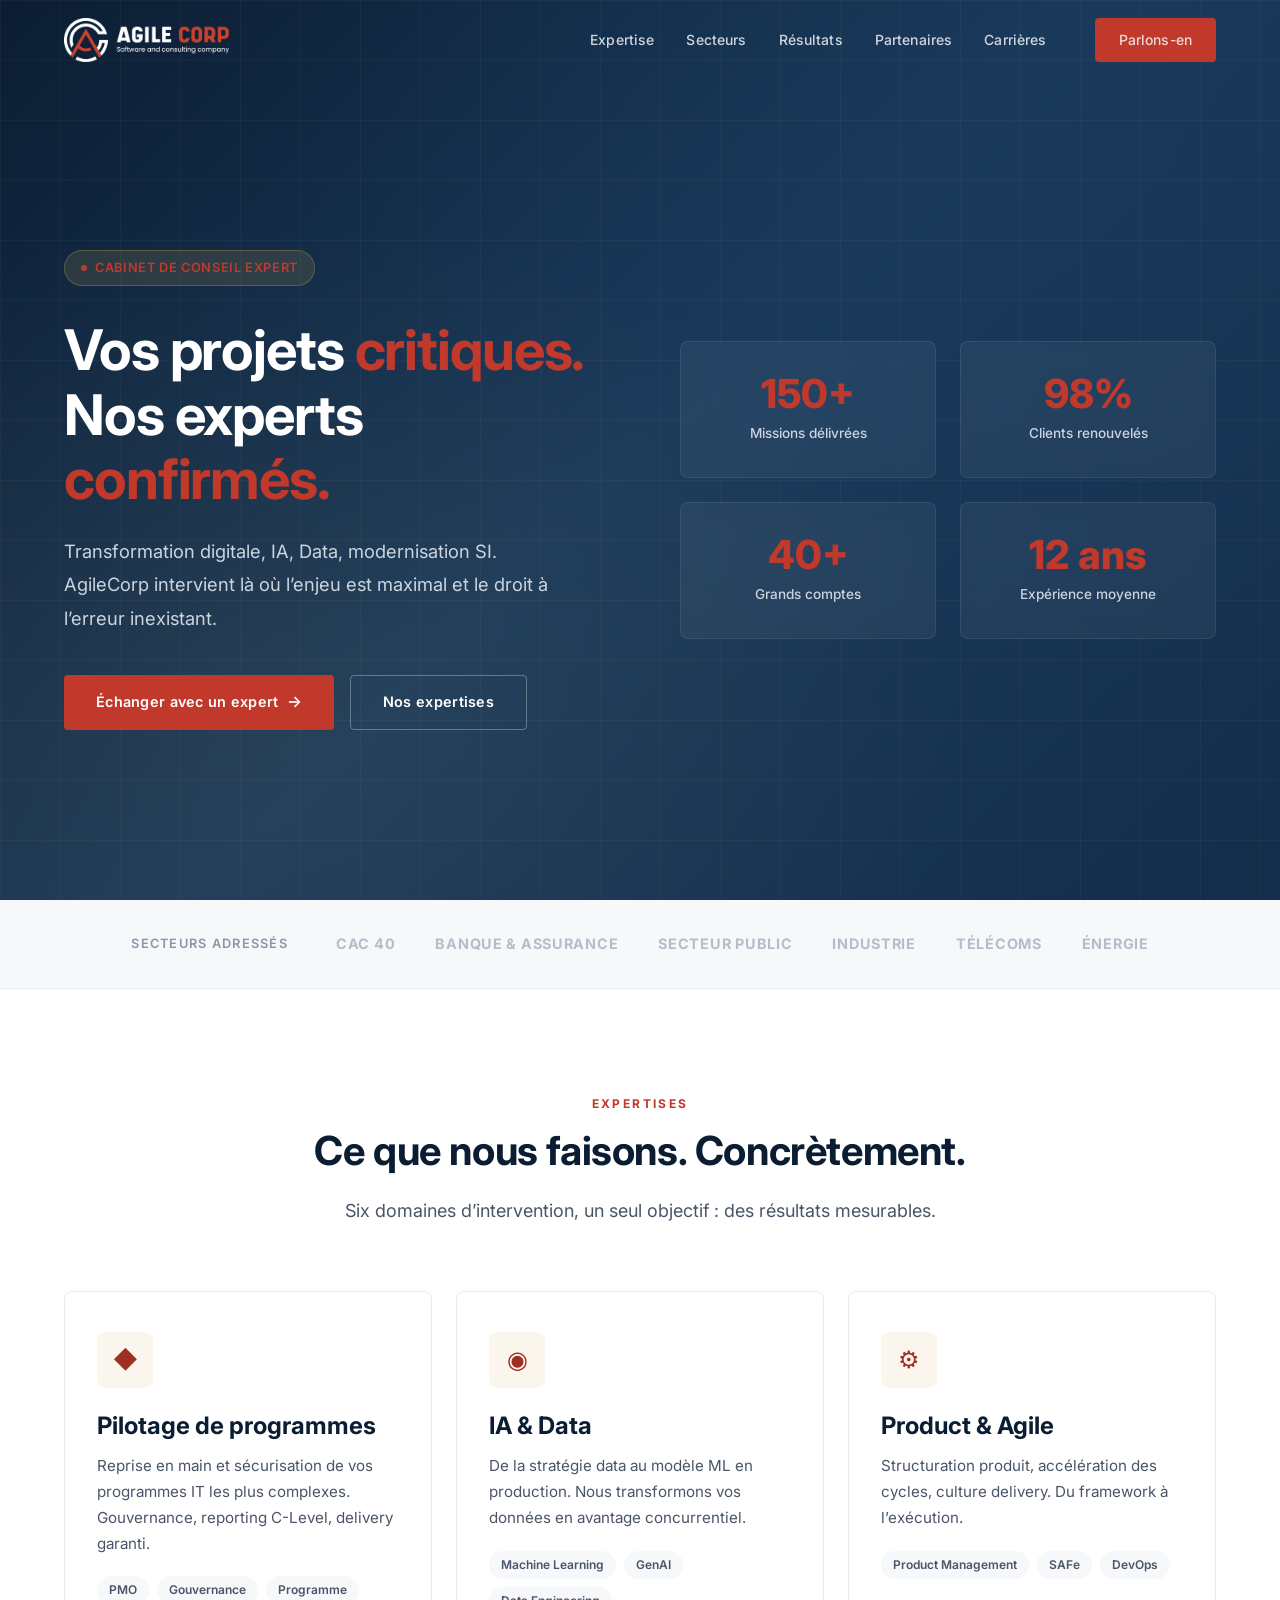
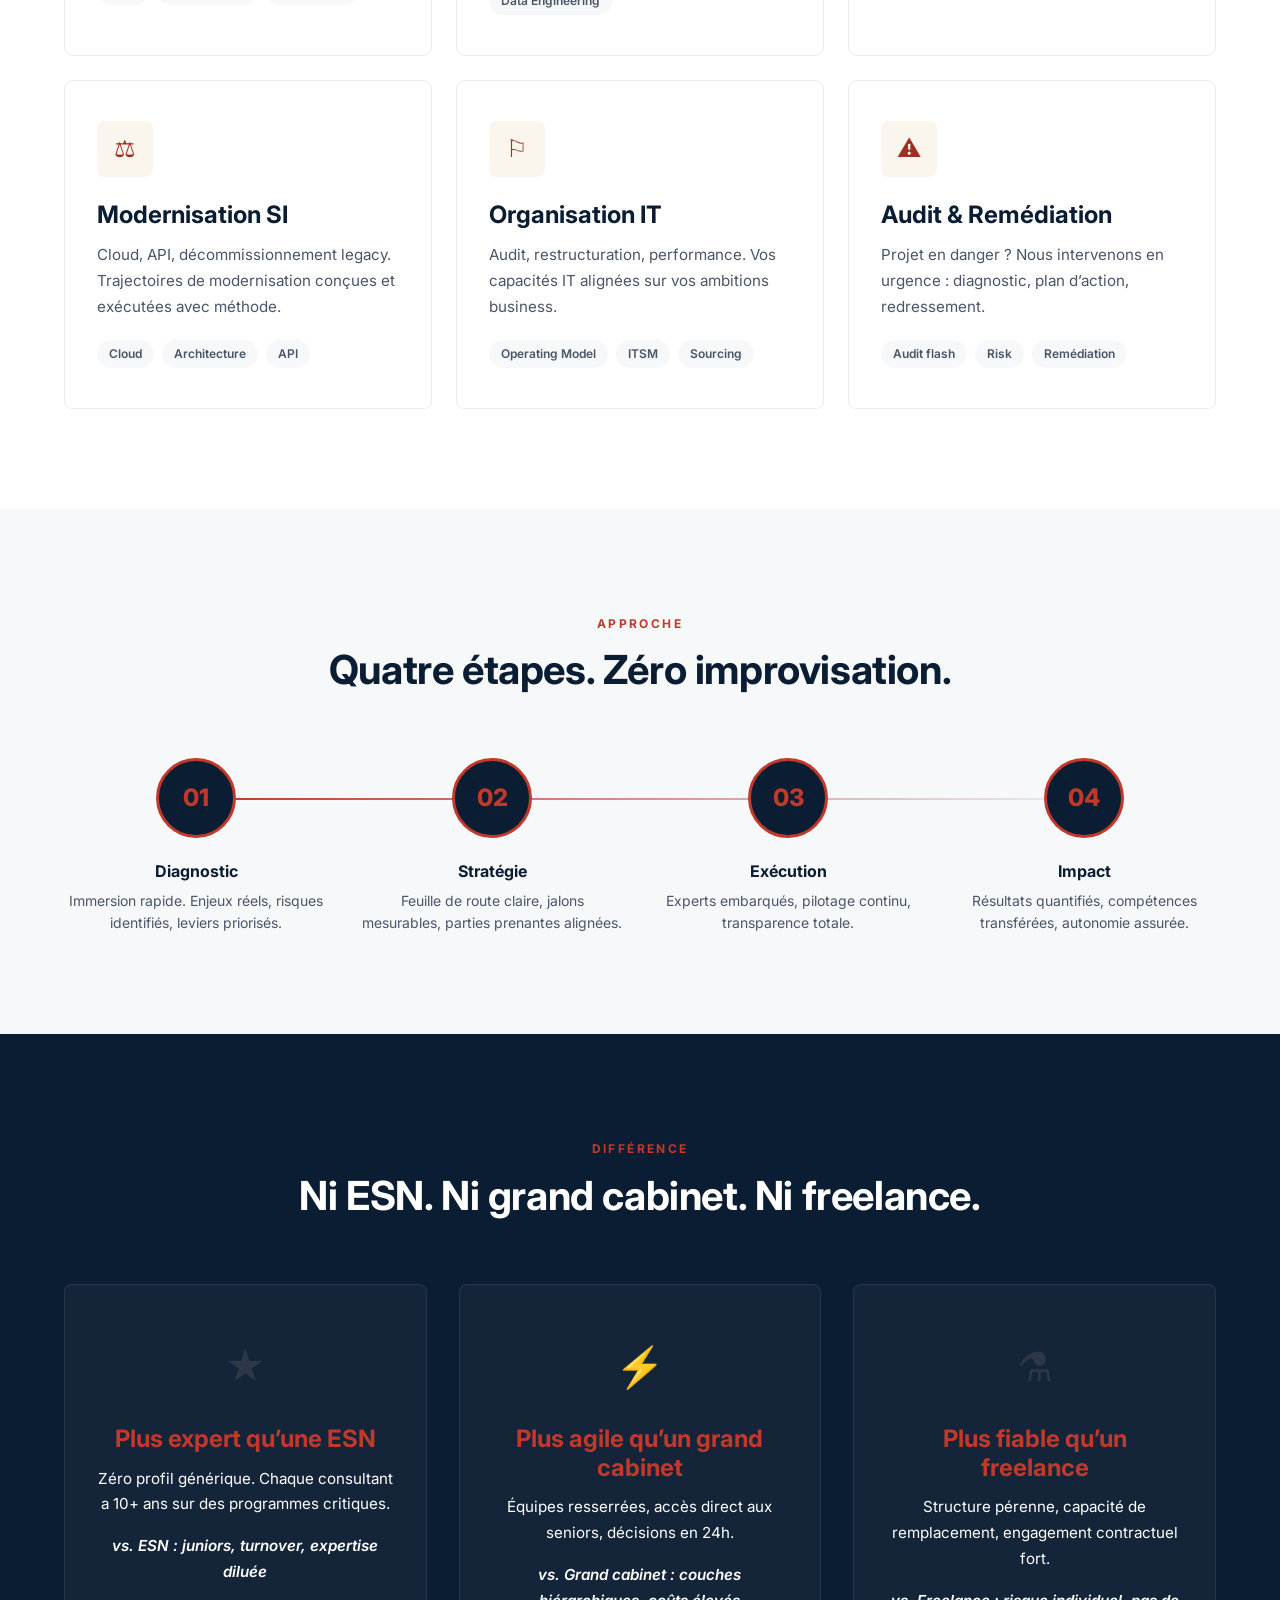
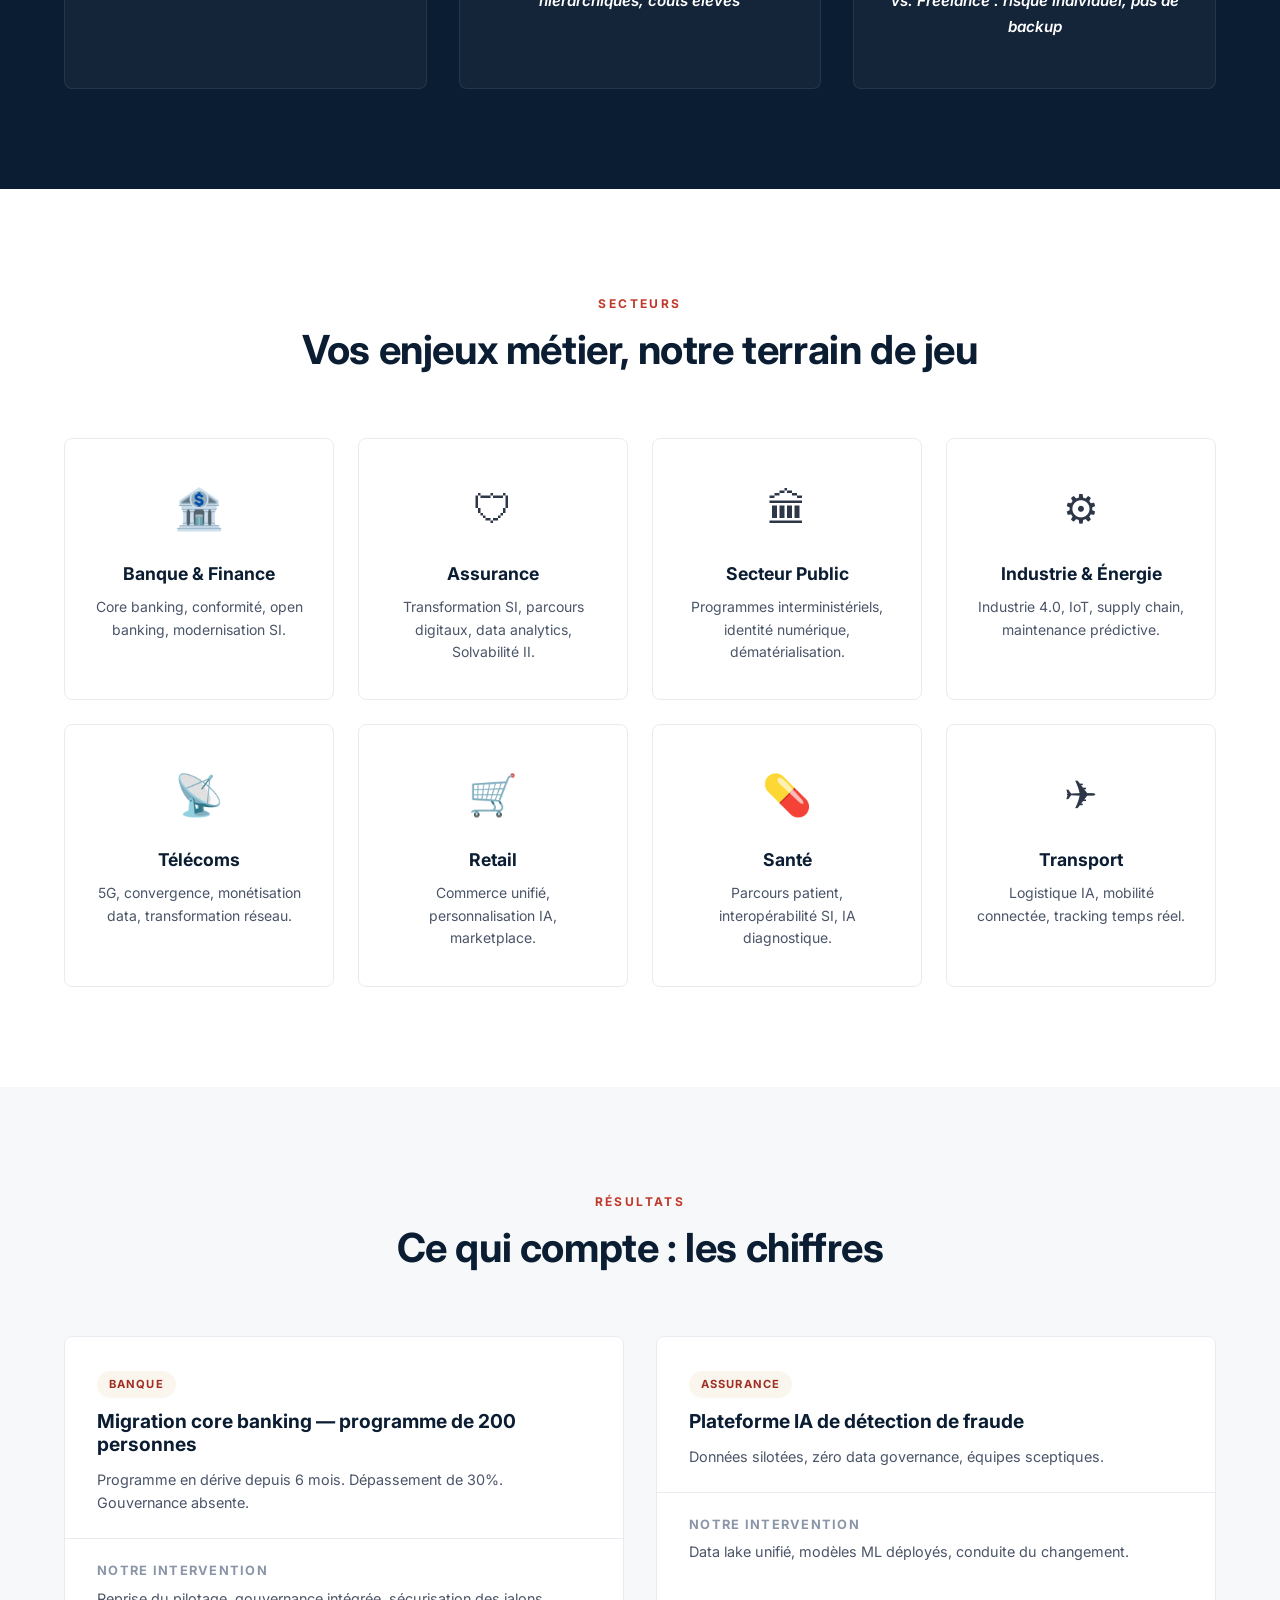
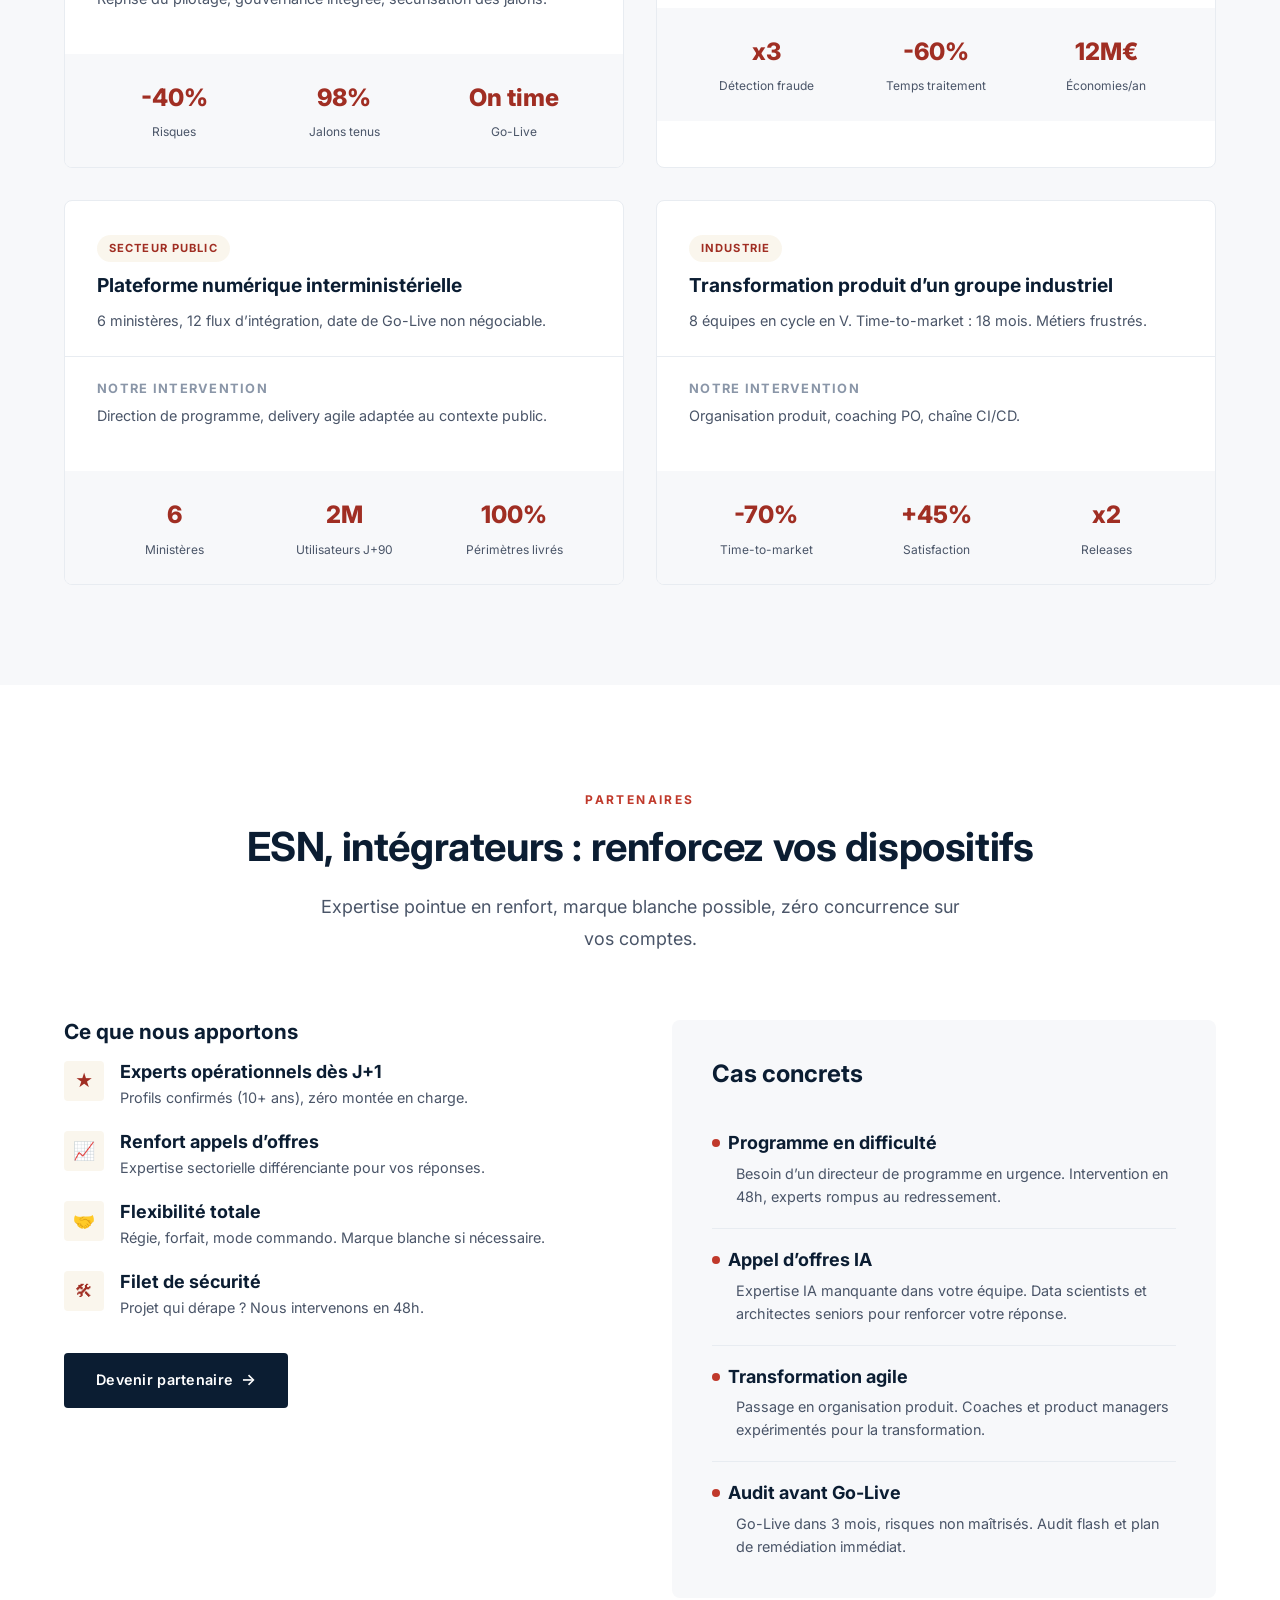
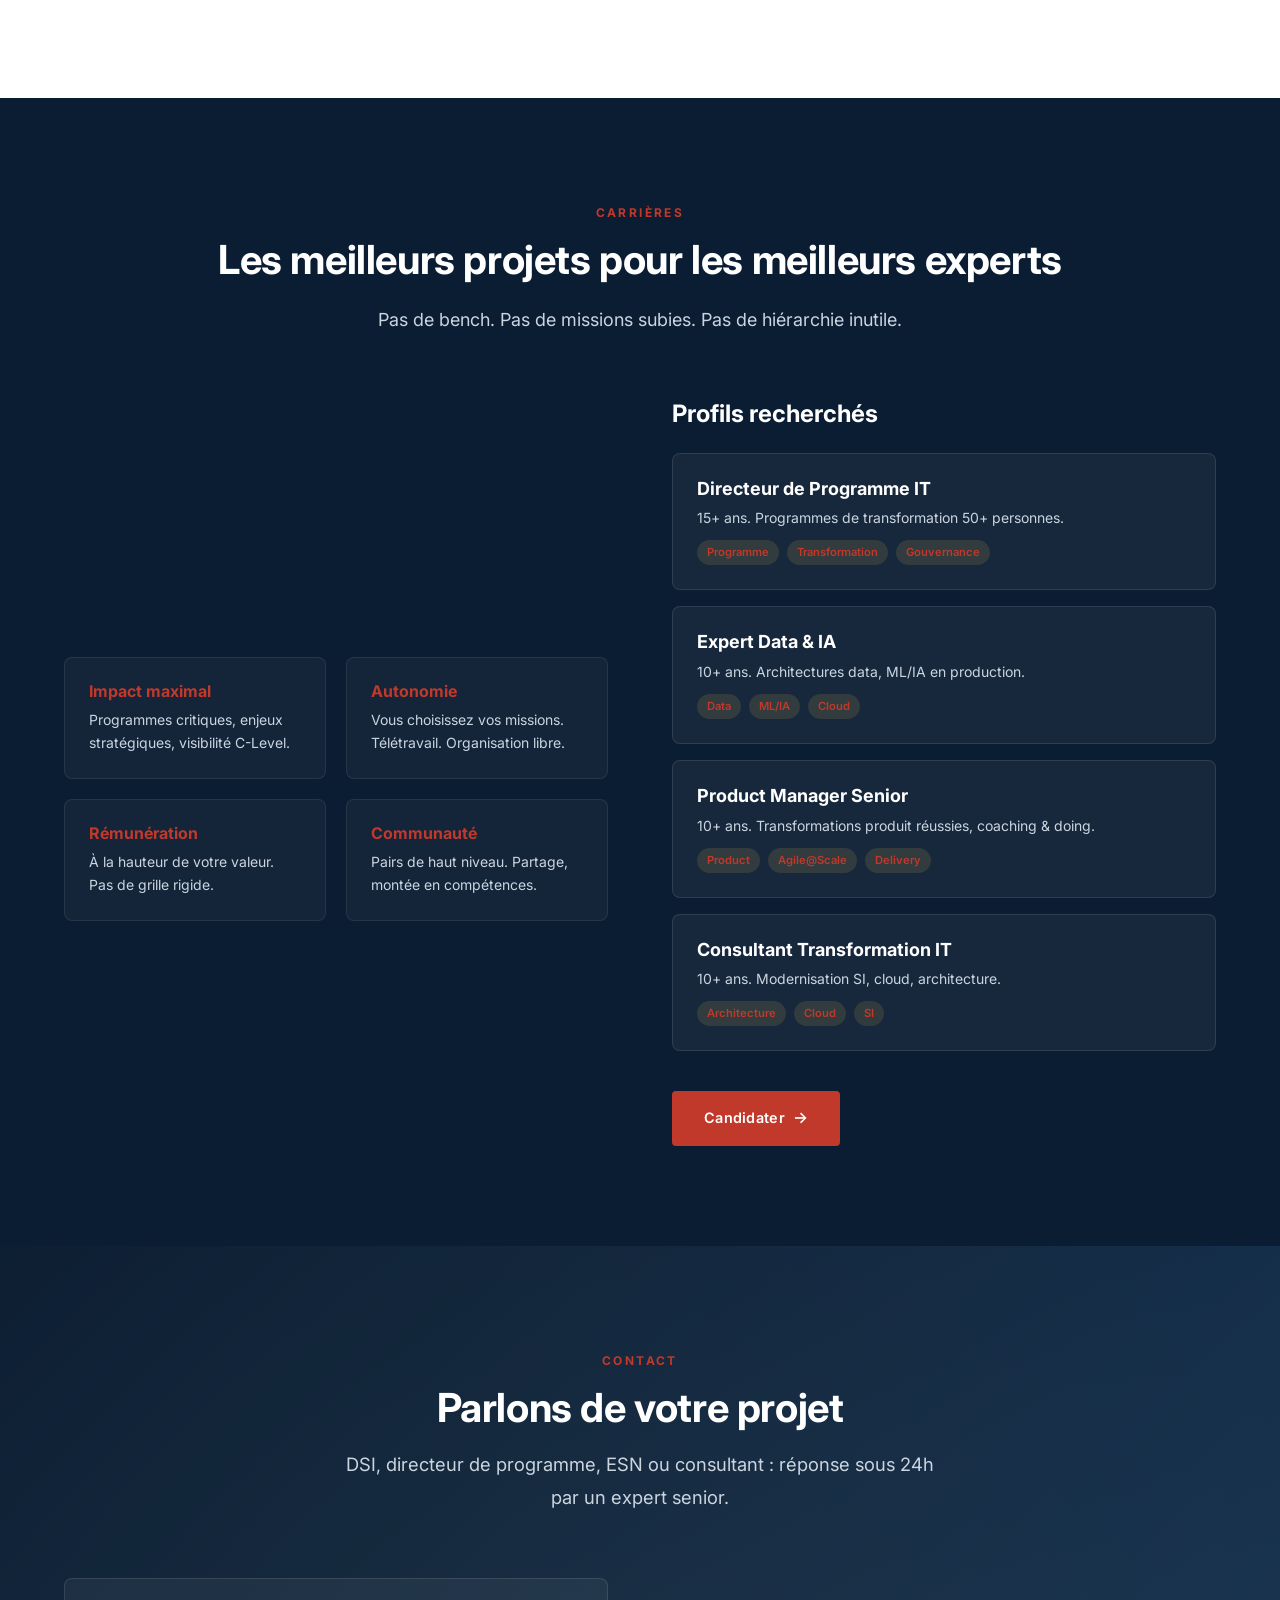
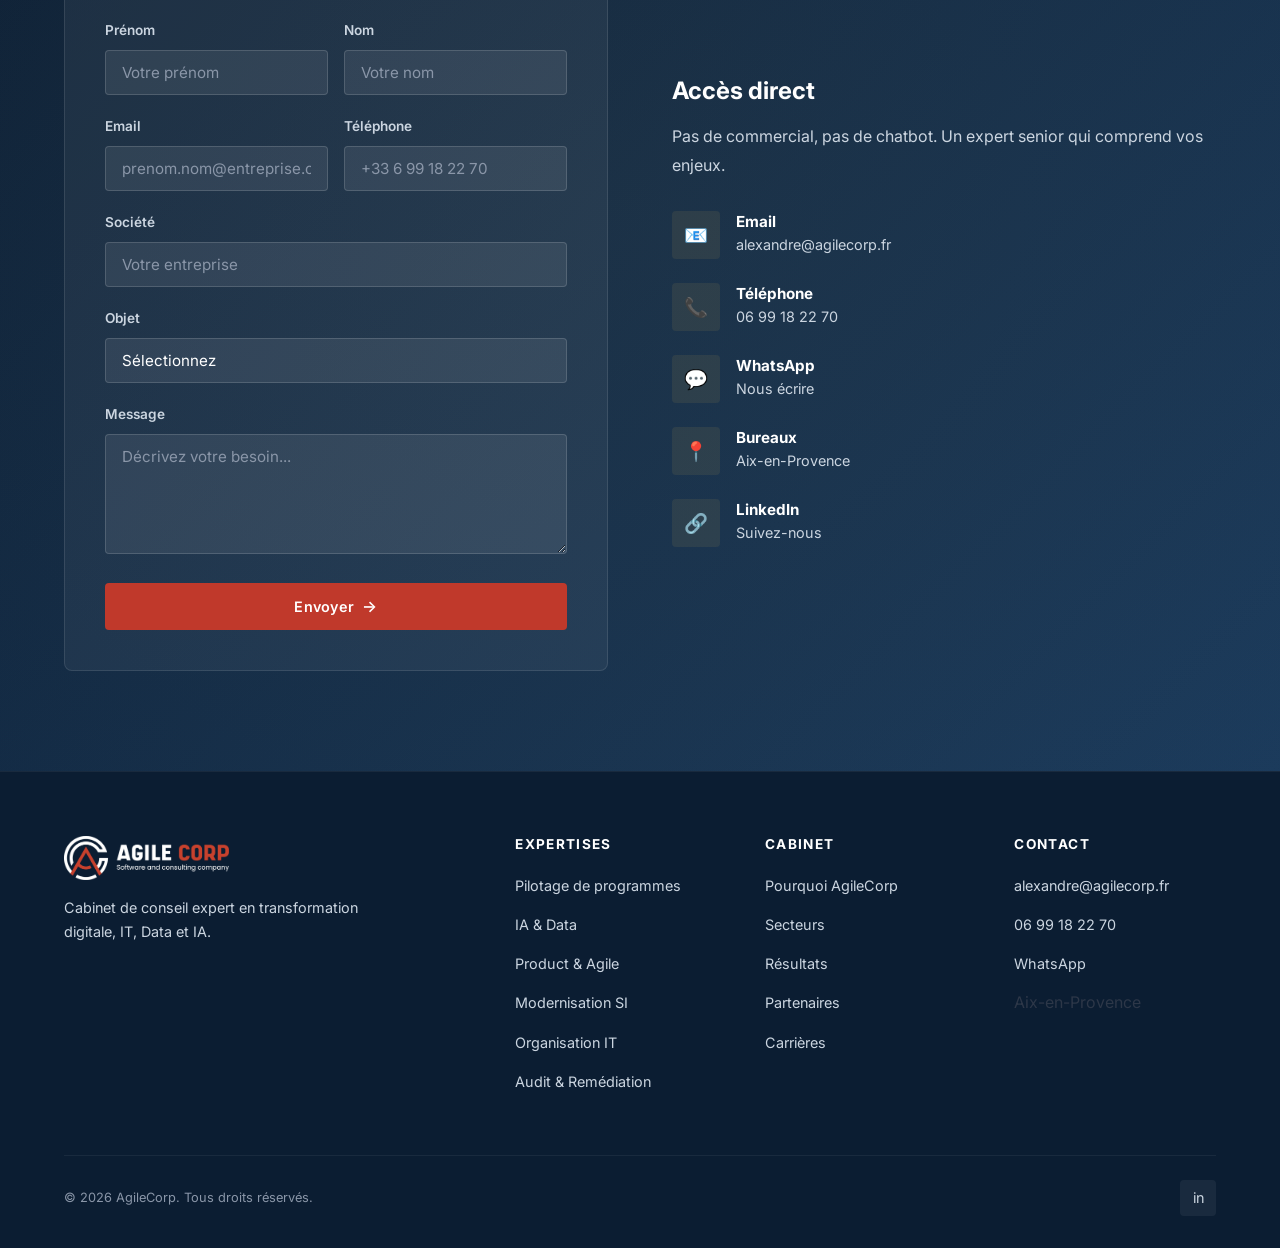
==== commit ad0a46a0: "refactor: simplify all copywriting - shorter, punchier, more impactful Every headline, description a" ====
--- a/index.html
+++ b/index.html
@@ -3,15 +3,15 @@
 <head>
   <meta charset="UTF-8">
   <meta name="viewport" content="width=device-width, initial-scale=1.0">
-  <meta name="description" content="AgileCorp - Cabinet de conseil expert en transformation digitale, IT, Data et Intelligence Artificielle. Nous pilotons vos programmes critiques avec excellence.">
-  <meta name="keywords" content="conseil, transformation digitale, IT, data, intelligence artificielle, pilotage programmes, DSI, consulting, Aix-en-Provence">
+  <meta name="description" content="AgileCorp &mdash; Cabinet de conseil en transformation digitale, IT, Data et IA. Nous pilotons vos programmes critiques.">
+  <meta name="keywords" content="conseil, transformation digitale, IT, data, intelligence artificielle, DSI, consulting, Aix-en-Provence">
   <meta name="author" content="AgileCorp">
-  <meta property="og:title" content="AgileCorp | Excellence &amp; Transformation Digitale">
-  <meta property="og:description" content="Cabinet de conseil expert en transformation digitale, IT, Data et IA. Nous pilotons vos programmes critiques avec excellence.">
+  <meta property="og:title" content="AgileCorp | Transformation Digitale, IT, Data &amp; IA">
+  <meta property="og:description" content="Cabinet de conseil expert. Nous pilotons vos programmes critiques avec excellence.">
   <meta property="og:type" content="website">
   <meta property="og:url" content="https://agilecorp.fr">
   <meta property="og:image" content="https://agilecorp.fr/logo-agile-corp.png">
-  <title>AgileCorp | Cabinet de conseil - Transformation Digitale, IT, Data &amp; IA</title>
+  <title>AgileCorp | Transformation Digitale, IT, Data &amp; IA</title>
   <link rel="preconnect" href="https://fonts.googleapis.com">
   <link rel="preconnect" href="https://fonts.gstatic.com" crossorigin>
   <link href="https://fonts.googleapis.com/css2?family=Inter:wght@400;500;600;700;800;900&display=swap" rel="stylesheet">
@@ -20,19 +20,19 @@
 </head>
 <body>
 
-  <!-- ============ HEADER ============ -->
+  <!-- HEADER -->
   <header class="header header--transparent">
     <div class="container">
       <a href="#" class="logo">
-        <img src="logo-agile-corp-blanc-baseline.png" alt="AgileCorp - Software and Consulting Company" class="logo-img">
+        <img src="logo-agile-corp-blanc-baseline.png" alt="AgileCorp" class="logo-img">
       </a>
       <nav class="nav-links">
         <a href="#expertise">Expertise</a>
         <a href="#secteurs">Secteurs</a>
-        <a href="#cas">Cas clients</a>
-        <a href="#partenariats">Partenariats</a>
+        <a href="#cas">R&eacute;sultats</a>
+        <a href="#partenariats">Partenaires</a>
         <a href="#carrieres">Carri&egrave;res</a>
-        <a href="#contact" class="btn btn-primary btn-sm nav-cta">Nous contacter</a>
+        <a href="#contact" class="btn btn-primary btn-sm nav-cta">Parlons-en</a>
       </nav>
       <button class="nav-toggle" aria-label="Menu">
         <span></span><span></span><span></span>
@@ -40,17 +40,17 @@
     </div>
   </header>
 
-  <!-- ============ HERO ============ -->
+  <!-- HERO -->
   <section class="hero" id="hero">
     <div class="hero-grid"></div>
     <div class="container">
       <div class="hero-content">
         <div class="hero-badge">Cabinet de conseil expert</div>
-        <h1>Vos transformations <span class="accent">critiques</span> m&eacute;ritent une expertise <span class="accent">d&rsquo;exception</span></h1>
-        <p class="hero-text">AgileCorp accompagne les directions IT et m&eacute;tiers des grands comptes dans le pilotage de leurs programmes les plus strat&eacute;giques : transformation digitale, IA, data et modernisation des SI.</p>
+        <h1>Vos projets <span class="accent">critiques.</span><br>Nos experts <span class="accent">confirm&eacute;s.</span></h1>
+        <p class="hero-text">Transformation digitale, IA, Data, modernisation SI. AgileCorp intervient l&agrave; o&ugrave; l&rsquo;enjeu est maximal et le droit &agrave; l&rsquo;erreur inexistant.</p>
         <div class="hero-buttons">
           <a href="#contact" class="btn btn-primary btn-arrow">&Eacute;changer avec un expert</a>
-          <a href="#expertise" class="btn btn-secondary">D&eacute;couvrir nos expertises</a>
+          <a href="#expertise" class="btn btn-secondary">Nos expertises</a>
         </div>
       </div>
       <div class="hero-metrics fade-in">
@@ -60,24 +60,24 @@
         </div>
         <div class="metric-card">
           <div class="metric-value" data-count="98" data-suffix="%">0</div>
-          <div class="metric-label">Taux de renouvellement client</div>
+          <div class="metric-label">Clients renouvel&eacute;s</div>
         </div>
         <div class="metric-card">
           <div class="metric-value" data-count="40" data-suffix="+">0</div>
-          <div class="metric-label">Grands comptes accompagn&eacute;s</div>
+          <div class="metric-label">Grands comptes</div>
         </div>
         <div class="metric-card">
           <div class="metric-value" data-count="12" data-suffix=" ans">0</div>
-          <div class="metric-label">D&rsquo;exp&eacute;rience moyenne</div>
-        </div>
-      </div>
-    </div>
-  </section>
-
-  <!-- ============ TRUST BAR ============ -->
+          <div class="metric-label">Exp&eacute;rience moyenne</div>
+        </div>
+      </div>
+    </div>
+  </section>
+
+  <!-- TRUST BAR -->
   <div class="trust-bar">
     <div class="container">
-      <span class="trust-label">Ils nous font confiance</span>
+      <span class="trust-label">Secteurs adress&eacute;s</span>
       <div class="trust-logos">
         <span class="trust-logo">CAC 40</span>
         <span class="trust-logo">Banque &amp; Assurance</span>
@@ -89,34 +89,32 @@
     </div>
   </div>
 
-  <!-- ============ EXPERTISE / SERVICES ============ -->
+  <!-- EXPERTISE -->
   <section class="section" id="expertise">
     <div class="container">
       <div class="section-header fade-in">
-        <span class="section-label">Nos expertises</span>
-        <h2 class="section-title">Six domaines d&rsquo;excellence pour vos enjeux les plus exigeants</h2>
-        <p class="section-subtitle">Chaque offre est con&ccedil;ue pour r&eacute;pondre &agrave; un besoin strat&eacute;gique pr&eacute;cis, avec des r&eacute;sultats mesurables et un engagement de delivery sans compromis.</p>
+        <span class="section-label">Expertises</span>
+        <h2 class="section-title">Ce que nous faisons. Concr&egrave;tement.</h2>
+        <p class="section-subtitle">Six domaines d&rsquo;intervention, un seul objectif : des r&eacute;sultats mesurables.</p>
       </div>
       <div class="services-grid stagger-children">
 
         <div class="service-card fade-in">
           <div class="service-icon">&#9670;</div>
-          <h3>Pilotage de programmes critiques</h3>
-          <p>Direction et s&eacute;curisation de vos programmes de transformation IT les plus complexes. Nous prenons la responsabilit&eacute; du delivery l&agrave; o&ugrave; l&rsquo;enjeu est maximal.</p>
+          <h3>Pilotage de programmes</h3>
+          <p>Reprise en main et s&eacute;curisation de vos programmes IT les plus complexes. Gouvernance, reporting C-Level, delivery garanti.</p>
           <div class="service-tags">
-            <span class="service-tag">PMO strat&eacute;gique</span>
+            <span class="service-tag">PMO</span>
             <span class="service-tag">Gouvernance</span>
-            <span class="service-tag">Comitologie</span>
-            <span class="service-tag">Reporting C-Level</span>
+            <span class="service-tag">Programme</span>
           </div>
         </div>
 
         <div class="service-card fade-in">
           <div class="service-icon">&#9673;</div>
-          <h3>Solutions IA &amp; Data</h3>
-          <p>De la strat&eacute;gie data &agrave; l&rsquo;impl&eacute;mentation de solutions IA en production. Nous transformons vos donn&eacute;es en avantage comp&eacute;titif mesurable et durable.</p>
+          <h3>IA &amp; Data</h3>
+          <p>De la strat&eacute;gie data au mod&egrave;le ML en production. Nous transformons vos donn&eacute;es en avantage concurrentiel.</p>
           <div class="service-tags">
-            <span class="service-tag">Data strategy</span>
             <span class="service-tag">Machine Learning</span>
             <span class="service-tag">GenAI</span>
             <span class="service-tag">Data Engineering</span>
@@ -125,203 +123,191 @@
 
         <div class="service-card fade-in">
           <div class="service-icon">&#9881;</div>
-          <h3>Product Management &amp; Delivery Agile</h3>
-          <p>Acc&eacute;l&eacute;ration de vos cycles de delivery produit. Nous structurons vos organisations produit et installons une culture delivery orient&eacute;e impact.</p>
+          <h3>Product &amp; Agile</h3>
+          <p>Structuration produit, acc&eacute;l&eacute;ration des cycles, culture delivery. Du framework &agrave; l&rsquo;ex&eacute;cution.</p>
           <div class="service-tags">
-            <span class="service-tag">Product Ownership</span>
-            <span class="service-tag">SAFe / Scrum</span>
+            <span class="service-tag">Product Management</span>
+            <span class="service-tag">SAFe</span>
             <span class="service-tag">DevOps</span>
-            <span class="service-tag">CI/CD</span>
           </div>
         </div>
 
         <div class="service-card fade-in">
           <div class="service-icon">&#9878;</div>
-          <h3>Transformation &amp; Modernisation SI</h3>
-          <p>Migration cloud, d&eacute;commissionnement du legacy, urbanisation SI. Nous concevons et ex&eacute;cutons vos trajectoires de modernisation avec m&eacute;thode.</p>
+          <h3>Modernisation SI</h3>
+          <p>Cloud, API, d&eacute;commissionnement legacy. Trajectoires de modernisation con&ccedil;ues et ex&eacute;cut&eacute;es avec m&eacute;thode.</p>
           <div class="service-tags">
-            <span class="service-tag">Cloud Migration</span>
-            <span class="service-tag">Architecture SI</span>
-            <span class="service-tag">API Management</span>
-            <span class="service-tag">Legacy</span>
+            <span class="service-tag">Cloud</span>
+            <span class="service-tag">Architecture</span>
+            <span class="service-tag">API</span>
           </div>
         </div>
 
         <div class="service-card fade-in">
           <div class="service-icon">&#9872;</div>
-          <h3>Optimisation des organisations IT</h3>
-          <p>Audit, restructuration et mont&eacute;e en performance de vos directions IT. Nous alignons vos capacit&eacute;s technologiques sur vos ambitions business.</p>
+          <h3>Organisation IT</h3>
+          <p>Audit, restructuration, performance. Vos capacit&eacute;s IT align&eacute;es sur vos ambitions business.</p>
           <div class="service-tags">
-            <span class="service-tag">IT Operating Model</span>
+            <span class="service-tag">Operating Model</span>
             <span class="service-tag">ITSM</span>
             <span class="service-tag">Sourcing</span>
-            <span class="service-tag">Performance</span>
           </div>
         </div>
 
         <div class="service-card fade-in">
           <div class="service-icon">&#9888;</div>
-          <h3>Qualit&eacute; &amp; S&eacute;curisation des projets</h3>
-          <p>Audit flash, rem&eacute;diation de projets en difficult&eacute;, mise en place de dispositifs qualit&eacute;. Nous intervenons quand la r&eacute;ussite du projet est en jeu.</p>
+          <h3>Audit &amp; Rem&eacute;diation</h3>
+          <p>Projet en danger ? Nous intervenons en urgence : diagnostic, plan d&rsquo;action, redressement.</p>
           <div class="service-tags">
-            <span class="service-tag">Audit projet</span>
-            <span class="service-tag">Risk Management</span>
+            <span class="service-tag">Audit flash</span>
+            <span class="service-tag">Risk</span>
             <span class="service-tag">Rem&eacute;diation</span>
-            <span class="service-tag">AMOA</span>
-          </div>
-        </div>
-
-      </div>
-    </div>
-  </section>
-
-  <!-- ============ METHODOLOGY ============ -->
+          </div>
+        </div>
+
+      </div>
+    </div>
+  </section>
+
+  <!-- METHODOLOGIE -->
   <section class="section section--gray">
     <div class="container">
       <div class="section-header fade-in">
-        <span class="section-label">Notre approche</span>
-        <h2 class="section-title">Une m&eacute;thodologie &eacute;prouv&eacute;e, orient&eacute;e r&eacute;sultats</h2>
-        <p class="section-subtitle">Quatre phases structurantes pour garantir l&rsquo;impact de chaque mission, du cadrage &agrave; la mesure des r&eacute;sultats.</p>
+        <span class="section-label">Approche</span>
+        <h2 class="section-title">Quatre &eacute;tapes. Z&eacute;ro improvisation.</h2>
       </div>
       <div class="method-steps fade-in">
         <div class="method-step">
           <div class="step-number">01</div>
-          <h3>Diagnostic &amp; cadrage</h3>
-          <p>Immersion rapide dans votre contexte. Identification des enjeux r&eacute;els, des risques et des leviers d&rsquo;action prioritaires.</p>
+          <h3>Diagnostic</h3>
+          <p>Immersion rapide. Enjeux r&eacute;els, risques identifi&eacute;s, leviers prioris&eacute;s.</p>
         </div>
         <div class="method-step">
           <div class="step-number">02</div>
-          <h3>Strat&eacute;gie &amp; feuille de route</h3>
-          <p>Co-construction d&rsquo;une trajectoire claire avec des jalons mesurables. Alignement des parties prenantes d&egrave;s la conception.</p>
+          <h3>Strat&eacute;gie</h3>
+          <p>Feuille de route claire, jalons mesurables, parties prenantes align&eacute;es.</p>
         </div>
         <div class="method-step">
           <div class="step-number">03</div>
-          <h3>Ex&eacute;cution &amp; delivery</h3>
-          <p>Mise en &oelig;uvre rigoureuse avec nos experts embarqu&eacute;s. Pilotage continu, ajustements agiles, transparence totale.</p>
+          <h3>Ex&eacute;cution</h3>
+          <p>Experts embarqu&eacute;s, pilotage continu, transparence totale.</p>
         </div>
         <div class="method-step">
           <div class="step-number">04</div>
-          <h3>Mesure &amp; p&eacute;rennisation</h3>
-          <p>Quantification des r&eacute;sultats obtenus. Transfert de comp&eacute;tences et autonomisation de vos &eacute;quipes pour un impact durable.</p>
-        </div>
-      </div>
-    </div>
-  </section>
-
-  <!-- ============ DIFFERENCIATEURS ============ -->
+          <h3>Impact</h3>
+          <p>R&eacute;sultats quantifi&eacute;s, comp&eacute;tences transf&eacute;r&eacute;es, autonomie assur&eacute;e.</p>
+        </div>
+      </div>
+    </div>
+  </section>
+
+  <!-- DIFFERENCIATEURS -->
   <section class="section section--dark" id="difference">
     <div class="container">
       <div class="section-header fade-in">
-        <span class="section-label">Pourquoi AgileCorp</span>
-        <h2 class="section-title">Ni ESN g&eacute;n&eacute;rique, ni grand cabinet distant, ni freelance isol&eacute;</h2>
-        <p class="section-subtitle">AgileCorp combine le meilleur de trois mondes : la profondeur d&rsquo;expertise, l&rsquo;agilit&eacute; op&eacute;rationnelle et l&rsquo;engagement total sur vos r&eacute;sultats.</p>
+        <span class="section-label">Diff&eacute;rence</span>
+        <h2 class="section-title">Ni ESN. Ni grand cabinet. Ni freelance.</h2>
       </div>
       <div class="diff-grid stagger-children">
         <div class="diff-card fade-in">
           <div class="diff-icon">&#9733;</div>
           <h3>Plus expert qu&rsquo;une ESN</h3>
-          <p>Pas de profils g&eacute;n&eacute;riques ou de CV gonfl&eacute;s. Chaque consultant AgileCorp est un expert confirm&eacute; avec plus de 10 ans d&rsquo;exp&eacute;rience sur des programmes critiques.</p>
-          <p class="diff-versus">vs. ESN : profils souvent juniors, turnover &eacute;lev&eacute;, expertise dilu&eacute;e</p>
+          <p>Z&eacute;ro profil g&eacute;n&eacute;rique. Chaque consultant a 10+ ans sur des programmes critiques.</p>
+          <p class="diff-versus">vs. ESN : juniors, turnover, expertise dilu&eacute;e</p>
         </div>
         <div class="diff-card fade-in">
           <div class="diff-icon">&#9889;</div>
           <h3>Plus agile qu&rsquo;un grand cabinet</h3>
-          <p>Des &eacute;quipes resserr&eacute;es, un acc&egrave;s direct aux experts seniors, des d&eacute;cisions rapides. Pas de couches hi&eacute;rarchiques inutiles ni de m&eacute;thodologies hors-sol.</p>
-          <p class="diff-versus">vs. Grand cabinet : &eacute;quipes pl&eacute;thoriques, juniors en premi&egrave;re ligne, co&ucirc;ts &eacute;lev&eacute;s</p>
+          <p>&Eacute;quipes resserr&eacute;es, acc&egrave;s direct aux seniors, d&eacute;cisions en 24h.</p>
+          <p class="diff-versus">vs. Grand cabinet : couches hi&eacute;rarchiques, co&ucirc;ts &eacute;lev&eacute;s</p>
         </div>
         <div class="diff-card fade-in">
           <div class="diff-icon">&#9879;</div>
           <h3>Plus fiable qu&rsquo;un freelance</h3>
-          <p>La garantie d&rsquo;une structure p&eacute;renne avec une capacit&eacute; de remplacement, un engagement contractuel fort et une m&eacute;thodologie &eacute;prouv&eacute;e.</p>
-          <p class="diff-versus">vs. Freelance : risque individuel, absence de backup, engagement limit&eacute;</p>
-        </div>
-      </div>
-    </div>
-  </section>
-
-  <!-- ============ SECTEURS ============ -->
+          <p>Structure p&eacute;renne, capacit&eacute; de remplacement, engagement contractuel fort.</p>
+          <p class="diff-versus">vs. Freelance : risque individuel, pas de backup</p>
+        </div>
+      </div>
+    </div>
+  </section>
+
+  <!-- SECTEURS -->
   <section class="section" id="secteurs">
     <div class="container">
       <div class="section-header fade-in">
-        <span class="section-label">Secteurs d&rsquo;intervention</span>
-        <h2 class="section-title">Une connaissance m&eacute;tier approfondie de vos enjeux sectoriels</h2>
-        <p class="section-subtitle">Notre exp&eacute;rience couvre les secteurs les plus exigeants en mati&egrave;re de transformation digitale et de gestion de projets complexes.</p>
+        <span class="section-label">Secteurs</span>
+        <h2 class="section-title">Vos enjeux m&eacute;tier, notre terrain de jeu</h2>
       </div>
       <div class="sectors-grid stagger-children">
         <div class="sector-card fade-in">
           <div class="sector-icon">&#127974;</div>
           <h3>Banque &amp; Finance</h3>
-          <p>Core banking, conformit&eacute; r&eacute;glementaire, digitalisation des parcours clients, open banking et modernisation des SI bancaires.</p>
+          <p>Core banking, conformit&eacute;, open banking, modernisation SI.</p>
         </div>
         <div class="sector-card fade-in">
           <div class="sector-icon">&#128737;</div>
-          <h3>Assurance &amp; Mutualit&eacute;</h3>
-          <p>Transformation des SI assurance, parcours souscription digitaux, data analytics sinistres, conformit&eacute; Solvabilit&eacute; II.</p>
+          <h3>Assurance</h3>
+          <p>Transformation SI, parcours digitaux, data analytics, Solvabilit&eacute; II.</p>
         </div>
         <div class="sector-card fade-in">
           <div class="sector-icon">&#127963;</div>
           <h3>Secteur Public</h3>
-          <p>Modernisation des administrations, programmes interminist&eacute;riels, identit&eacute; num&eacute;rique, d&eacute;mat&eacute;rialisation des services publics.</p>
+          <p>Programmes interminist&eacute;riels, identit&eacute; num&eacute;rique, d&eacute;mat&eacute;rialisation.</p>
         </div>
         <div class="sector-card fade-in">
           <div class="sector-icon">&#9881;</div>
           <h3>Industrie &amp; &Eacute;nergie</h3>
-          <p>Industrie 4.0, IoT industriel, supply chain digitale, transition &eacute;nerg&eacute;tique, maintenance pr&eacute;dictive et jumeaux num&eacute;riques.</p>
+          <p>Industrie 4.0, IoT, supply chain, maintenance pr&eacute;dictive.</p>
         </div>
         <div class="sector-card fade-in">
           <div class="sector-icon">&#128225;</div>
-          <h3>T&eacute;l&eacute;coms &amp; M&eacute;dia</h3>
-          <p>Migration 5G, convergence des offres, mon&eacute;tisation data, exp&eacute;rience client omnicanale et transformation des op&eacute;rations r&eacute;seau.</p>
+          <h3>T&eacute;l&eacute;coms</h3>
+          <p>5G, convergence, mon&eacute;tisation data, transformation r&eacute;seau.</p>
         </div>
         <div class="sector-card fade-in">
           <div class="sector-icon">&#128722;</div>
-          <h3>Retail &amp; Distribution</h3>
-          <p>Commerce unifi&eacute;, supply chain agile, personnalisation IA, transformation des points de vente et plateformes marketplace.</p>
+          <h3>Retail</h3>
+          <p>Commerce unifi&eacute;, personnalisation IA, marketplace.</p>
         </div>
         <div class="sector-card fade-in">
           <div class="sector-icon">&#128138;</div>
-          <h3>Sant&eacute; &amp; Pharma</h3>
-          <p>Num&eacute;risation du parcours patient, interop&eacute;rabilit&eacute; des SI de sant&eacute;, conformit&eacute; RGPD sant&eacute;, IA diagnostique.</p>
+          <h3>Sant&eacute;</h3>
+          <p>Parcours patient, interop&eacute;rabilit&eacute; SI, IA diagnostique.</p>
         </div>
         <div class="sector-card fade-in">
           <div class="sector-icon">&#9992;</div>
-          <h3>Transport &amp; Logistique</h3>
-          <p>Optimisation logistique par IA, mobilit&eacute; connect&eacute;e, syst&egrave;mes de r&eacute;servation nouvelle g&eacute;n&eacute;ration, IoT et tracking temps r&eacute;el.</p>
-        </div>
-      </div>
-    </div>
-  </section>
-
-  <!-- ============ CAS CLIENTS ============ -->
+          <h3>Transport</h3>
+          <p>Logistique IA, mobilit&eacute; connect&eacute;e, tracking temps r&eacute;el.</p>
+        </div>
+      </div>
+    </div>
+  </section>
+
+  <!-- CAS CLIENTS -->
   <section class="section section--gray" id="cas">
     <div class="container">
       <div class="section-header fade-in">
-        <span class="section-label">&Eacute;tudes de cas</span>
-        <h2 class="section-title">Des r&eacute;sultats concrets sur des programmes &agrave; forts enjeux</h2>
-        <p class="section-subtitle">Chaque mission AgileCorp est orient&eacute;e impact. D&eacute;couvrez comment nous avons aid&eacute; nos clients &agrave; atteindre leurs objectifs les plus ambitieux.</p>
+        <span class="section-label">R&eacute;sultats</span>
+        <h2 class="section-title">Ce qui compte : les chiffres</h2>
       </div>
       <div class="cases-grid">
 
         <div class="case-card fade-in">
           <div class="case-header">
             <span class="case-sector">Banque</span>
-            <h3>Pilotage d&rsquo;un programme de migration core banking</h3>
-            <p class="case-context">Un groupe bancaire europ&eacute;en devait migrer son core banking vers une plateforme nouvelle g&eacute;n&eacute;ration dans un d&eacute;lai contraint de 18 mois.</p>
+            <h3>Migration core banking &mdash; programme de 200 personnes</h3>
+            <p class="case-context">Programme en d&eacute;rive depuis 6 mois. D&eacute;passement de 30%. Gouvernance absente.</p>
           </div>
           <div class="case-body">
-            <div class="case-challenge">
-              <h4>D&eacute;fi</h4>
-              <p>Programme de 200+ personnes en difficult&eacute; apr&egrave;s 6 mois, d&eacute;passement budg&eacute;taire de 30%, absence de gouvernance unifi&eacute;e entre les 5 chantiers parall&egrave;les.</p>
-            </div>
             <div class="case-solution">
               <h4>Notre intervention</h4>
-              <p>Reprise du pilotage programme, mise en place d&rsquo;une gouvernance int&eacute;gr&eacute;e, refonte de la comitologie et du reporting, s&eacute;curisation des jalons critiques.</p>
+              <p>Reprise du pilotage, gouvernance int&eacute;gr&eacute;e, s&eacute;curisation des jalons.</p>
             </div>
           </div>
           <div class="case-results">
             <div class="case-result">
               <div class="case-result-value">-40%</div>
-              <div class="case-result-label">R&eacute;duction des risques</div>
+              <div class="case-result-label">Risques</div>
             </div>
             <div class="case-result">
               <div class="case-result-value">98%</div>
@@ -329,7 +315,7 @@
             </div>
             <div class="case-result">
               <div class="case-result-value">On time</div>
-              <div class="case-result-label">Livraison dans les d&eacute;lais</div>
+              <div class="case-result-label">Go-Live</div>
             </div>
           </div>
         </div>
@@ -337,31 +323,27 @@
         <div class="case-card fade-in">
           <div class="case-header">
             <span class="case-sector">Assurance</span>
-            <h3>D&eacute;ploiement d&rsquo;une plateforme IA pour la d&eacute;tection de fraude</h3>
-            <p class="case-context">Un acteur majeur de l&rsquo;assurance souhaitait d&eacute;ployer une solution d&rsquo;IA pour automatiser la d&eacute;tection de fraude sur l&rsquo;ensemble de ses branches.</p>
+            <h3>Plateforme IA de d&eacute;tection de fraude</h3>
+            <p class="case-context">Donn&eacute;es silot&eacute;es, z&eacute;ro data governance, &eacute;quipes sceptiques.</p>
           </div>
           <div class="case-body">
-            <div class="case-challenge">
-              <h4>D&eacute;fi</h4>
-              <p>Donn&eacute;es silot&eacute;es entre 4 syst&egrave;mes, absence de data governance, &eacute;quipes m&eacute;tier sceptiques sur l&rsquo;IA, contraintes r&eacute;glementaires fortes.</p>
-            </div>
             <div class="case-solution">
               <h4>Notre intervention</h4>
-              <p>Cadrage data strategy, construction du data lake unifi&eacute;, d&eacute;veloppement et d&eacute;ploiement des mod&egrave;les ML, conduite du changement aupr&egrave;s des &eacute;quipes m&eacute;tier.</p>
+              <p>Data lake unifi&eacute;, mod&egrave;les ML d&eacute;ploy&eacute;s, conduite du changement.</p>
             </div>
           </div>
           <div class="case-results">
             <div class="case-result">
               <div class="case-result-value">x3</div>
-              <div class="case-result-label">Taux de d&eacute;tection fraude</div>
+              <div class="case-result-label">D&eacute;tection fraude</div>
             </div>
             <div class="case-result">
               <div class="case-result-value">-60%</div>
-              <div class="case-result-label">Temps de traitement</div>
+              <div class="case-result-label">Temps traitement</div>
             </div>
             <div class="case-result">
               <div class="case-result-value">12M&euro;</div>
-              <div class="case-result-label">&Eacute;conomies annuelles</div>
+              <div class="case-result-label">&Eacute;conomies/an</div>
             </div>
           </div>
         </div>
@@ -369,23 +351,19 @@
         <div class="case-card fade-in">
           <div class="case-header">
             <span class="case-sector">Secteur Public</span>
-            <h3>Transformation digitale d&rsquo;un programme interminist&eacute;riel</h3>
-            <p class="case-context">Un programme interminist&eacute;riel impliquant 6 administrations devait livrer une plateforme de services num&eacute;riques unifi&eacute;e pour les citoyens.</p>
+            <h3>Plateforme num&eacute;rique interminist&eacute;rielle</h3>
+            <p class="case-context">6 minist&egrave;res, 12 flux d&rsquo;int&eacute;gration, date de Go-Live non n&eacute;gociable.</p>
           </div>
           <div class="case-body">
-            <div class="case-challenge">
-              <h4>D&eacute;fi</h4>
-              <p>Complexit&eacute; politique multi-acteurs, legacy technique h&eacute;t&eacute;rog&egrave;ne, calendrier &eacute;lectoral imposant un Go-Live immovable, 12 flux d&rsquo;int&eacute;gration &agrave; orchestrer.</p>
-            </div>
             <div class="case-solution">
               <h4>Notre intervention</h4>
-              <p>Direction de programme, mise en place d&rsquo;une delivery agile adapt&eacute;e au contexte public, pilotage des 12 flux, gestion des parties prenantes minist&eacute;rielles.</p>
+              <p>Direction de programme, delivery agile adapt&eacute;e au contexte public.</p>
             </div>
           </div>
           <div class="case-results">
             <div class="case-result">
               <div class="case-result-value">6</div>
-              <div class="case-result-label">Minist&egrave;res coordonn&eacute;s</div>
+              <div class="case-result-label">Minist&egrave;res</div>
             </div>
             <div class="case-result">
               <div class="case-result-value">2M</div>
@@ -401,17 +379,13 @@
         <div class="case-card fade-in">
           <div class="case-header">
             <span class="case-sector">Industrie</span>
-            <h3>Mise en place d&rsquo;un dispositif Product Management pour un industriel</h3>
-            <p class="case-context">Un groupe industriel international souhaitait passer d&rsquo;un mode projet traditionnel &agrave; une organisation produit agile pour ses plateformes digitales.</p>
+            <h3>Transformation produit d&rsquo;un groupe industriel</h3>
+            <p class="case-context">8 &eacute;quipes en cycle en V. Time-to-market : 18 mois. M&eacute;tiers frustr&eacute;s.</p>
           </div>
           <div class="case-body">
-            <div class="case-challenge">
-              <h4>D&eacute;fi</h4>
-              <p>Culture projet enracin&eacute;e, 8 &eacute;quipes en cycle en V, time-to-market de 18 mois pour de nouvelles fonctionnalit&eacute;s, frustration des m&eacute;tiers.</p>
-            </div>
             <div class="case-solution">
               <h4>Notre intervention</h4>
-              <p>Design de l&rsquo;organisation produit cible, coaching des Product Owners, mise en place des c&eacute;r&eacute;monies agiles, d&eacute;ploiement d&rsquo;une cha&icirc;ne CI/CD.</p>
+              <p>Organisation produit, coaching PO, cha&icirc;ne CI/CD.</p>
             </div>
           </div>
           <div class="case-results">
@@ -421,122 +395,119 @@
             </div>
             <div class="case-result">
               <div class="case-result-value">+45%</div>
-              <div class="case-result-label">Satisfaction m&eacute;tiers</div>
+              <div class="case-result-label">Satisfaction</div>
             </div>
             <div class="case-result">
               <div class="case-result-value">x2</div>
-              <div class="case-result-label">Fr&eacute;quence de releases</div>
-            </div>
-          </div>
-        </div>
-
-      </div>
-    </div>
-  </section>
-
-  <!-- ============ PARTENARIATS ============ -->
+              <div class="case-result-label">Releases</div>
+            </div>
+          </div>
+        </div>
+
+      </div>
+    </div>
+  </section>
+
+  <!-- PARTENARIATS -->
   <section class="section" id="partenariats">
     <div class="container">
       <div class="section-header fade-in">
-        <span class="section-label">Partenariats</span>
-        <h2 class="section-title">Construisons ensemble des collaborations &agrave; forte valeur ajout&eacute;e</h2>
-        <p class="section-subtitle">ESN, cabinets de conseil, int&eacute;grateurs : AgileCorp est le partenaire d&rsquo;expertise qui renforce vos dispositifs sur les sujets les plus critiques.</p>
+        <span class="section-label">Partenaires</span>
+        <h2 class="section-title">ESN, int&eacute;grateurs : renforcez vos dispositifs</h2>
+        <p class="section-subtitle">Expertise pointue en renfort, marque blanche possible, z&eacute;ro concurrence sur vos comptes.</p>
       </div>
       <div class="partner-content">
         <div class="partner-text fade-in-left">
-          <h3>Pourquoi les ESN et int&eacute;grateurs choisissent AgileCorp</h3>
-          <p>Vos clients attendent des experts capables de prendre en charge les volets les plus complexes de leurs programmes. AgileCorp vous apporte cette expertise pointue, en toute transparence et en parfaite compl&eacute;mentarit&eacute; avec vos &eacute;quipes.</p>
+          <h3>Ce que nous apportons</h3>
           <div class="partner-benefits">
             <div class="partner-benefit">
               <div class="partner-benefit-icon">&#9733;</div>
               <div>
-                <h4>Expertise senior imm&eacute;diate</h4>
-                <p>Des profils confirm&eacute;s (10+ ans), op&eacute;rationnels d&egrave;s J+1, sans p&eacute;riode de mont&eacute;e en comp&eacute;tence.</p>
+                <h4>Experts op&eacute;rationnels d&egrave;s J+1</h4>
+                <p>Profils confirm&eacute;s (10+ ans), z&eacute;ro mont&eacute;e en charge.</p>
               </div>
             </div>
             <div class="partner-benefit">
               <div class="partner-benefit-icon">&#128200;</div>
               <div>
-                <h4>Renfort sur appels d&rsquo;offres</h4>
-                <p>Renforcez vos r&eacute;ponses avec des profils d&rsquo;exception et une expertise sectorielle diff&eacute;renciante.</p>
+                <h4>Renfort appels d&rsquo;offres</h4>
+                <p>Expertise sectorielle diff&eacute;renciante pour vos r&eacute;ponses.</p>
               </div>
             </div>
             <div class="partner-benefit">
               <div class="partner-benefit-icon">&#129309;</div>
               <div>
-                <h4>Mod&egrave;le transparent et flexible</h4>
-                <p>Collaboration en r&eacute;gie, forfait ou mode commando. Pas de concurrence sur vos comptes : nous intervenons en marque blanche si n&eacute;cessaire.</p>
+                <h4>Flexibilit&eacute; totale</h4>
+                <p>R&eacute;gie, forfait, mode commando. Marque blanche si n&eacute;cessaire.</p>
               </div>
             </div>
             <div class="partner-benefit">
               <div class="partner-benefit-icon">&#128736;</div>
               <div>
-                <h4>S&eacute;curisation de vos engagements</h4>
-                <p>Quand un projet d&eacute;rape ou qu&rsquo;un client exige un niveau d&rsquo;expertise sup&eacute;rieur, nous sommes votre filet de s&eacute;curit&eacute;.</p>
+                <h4>Filet de s&eacute;curit&eacute;</h4>
+                <p>Projet qui d&eacute;rape ? Nous intervenons en 48h.</p>
               </div>
             </div>
           </div>
           <a href="#contact" class="btn btn-dark btn-arrow">Devenir partenaire</a>
         </div>
         <div class="partner-scenarios fade-in-right">
-          <h3>Sc&eacute;narios de collaboration</h3>
+          <h3>Cas concrets</h3>
           <div class="scenario">
-            <h4>Renfort critique sur programme en difficult&eacute;</h4>
-            <p>Votre client a un programme qui d&eacute;rape. Vous avez besoin d&rsquo;un directeur de programme ou d&rsquo;un PMO senior imm&eacute;diatement. Nous intervenons en 48h avec des experts rompus au redressement de projets critiques.</p>
+            <h4>Programme en difficult&eacute;</h4>
+            <p>Besoin d&rsquo;un directeur de programme en urgence. Intervention en 48h, experts rompus au redressement.</p>
           </div>
           <div class="scenario">
-            <h4>Expertise IA &amp; Data pour appel d&rsquo;offres</h4>
-            <p>Vous r&eacute;pondez &agrave; un appel d&rsquo;offres n&eacute;cessitant une expertise IA pointue. Nous compl&eacute;tons votre &eacute;quipe avec des profils data scientists et architectes data seniors pour renforcer votre proposition.</p>
+            <h4>Appel d&rsquo;offres IA</h4>
+            <p>Expertise IA manquante dans votre &eacute;quipe. Data scientists et architectes seniors pour renforcer votre r&eacute;ponse.</p>
           </div>
           <div class="scenario">
-            <h4>Task force transformation agile</h4>
-            <p>Votre client souhaite passer en organisation produit. Nous d&eacute;ployons une &eacute;quipe de coaches agiles et product managers exp&eacute;riment&eacute;s pour accompagner la transformation en profondeur.</p>
+            <h4>Transformation agile</h4>
+            <p>Passage en organisation produit. Coaches et product managers exp&eacute;riment&eacute;s pour la transformation.</p>
           </div>
           <div class="scenario">
-            <h4>Audit &amp; s&eacute;curisation avant Go-Live</h4>
-            <p>&Agrave; 3 mois du Go-Live, votre client s&rsquo;inqui&egrave;te des risques. Nous r&eacute;alisons un audit flash et proposons un plan de rem&eacute;diation actionnable imm&eacute;diatement.</p>
-          </div>
-        </div>
-      </div>
-    </div>
-  </section>
-
-  <!-- ============ CARRIERES ============ -->
+            <h4>Audit avant Go-Live</h4>
+            <p>Go-Live dans 3 mois, risques non ma&icirc;tris&eacute;s. Audit flash et plan de rem&eacute;diation imm&eacute;diat.</p>
+          </div>
+        </div>
+      </div>
+    </div>
+  </section>
+
+  <!-- CARRIERES -->
   <section class="section section--dark" id="carrieres">
     <div class="container">
       <div class="section-header fade-in">
         <span class="section-label">Carri&egrave;res</span>
-        <h2 class="section-title">Rejoignez un cabinet o&ugrave; l&rsquo;expertise est une exigence, pas un argument marketing</h2>
-        <p class="section-subtitle">AgileCorp rassemble des consultants d&rsquo;exception qui partagent une obsession commune : d&eacute;livrer des r&eacute;sultats concrets sur les projets les plus ambitieux.</p>
+        <h2 class="section-title">Les meilleurs projets pour les meilleurs experts</h2>
+        <p class="section-subtitle">Pas de bench. Pas de missions subies. Pas de hi&eacute;rarchie inutile.</p>
       </div>
       <div class="careers-content">
         <div class="fade-in-left">
-          <h3 style="color: var(--color-white); font-size: 1.3rem; margin-bottom: 12px;">Ce qui nous d&eacute;finit</h3>
-          <p style="color: var(--color-text-light); line-height: 1.8; margin-bottom: 16px;">Chez AgileCorp, pas de bench, pas de missions subies, pas de hi&eacute;rarchie inutile. Chaque consultant choisit ses missions en fonction de ses expertises et de ses aspirations. Nous croyons que les meilleurs experts m&eacute;ritent les meilleurs projets.</p>
           <div class="careers-values">
             <div class="value-item">
-              <h4>Missions &agrave; fort impact</h4>
-              <p>Programmes critiques, enjeux strat&eacute;giques, visibilit&eacute; au plus haut niveau. Pas de missions de remplissage.</p>
+              <h4>Impact maximal</h4>
+              <p>Programmes critiques, enjeux strat&eacute;giques, visibilit&eacute; C-Level.</p>
             </div>
             <div class="value-item">
-              <h4>Autonomie r&eacute;elle</h4>
-              <p>Choix de vos missions, organisation flexible, t&eacute;l&eacute;travail. Vous &ecirc;tes trait&eacute; en expert, pas en ressource.</p>
+              <h4>Autonomie</h4>
+              <p>Vous choisissez vos missions. T&eacute;l&eacute;travail. Organisation libre.</p>
             </div>
             <div class="value-item">
-              <h4>R&eacute;mun&eacute;ration d&rsquo;excellence</h4>
-              <p>Package comp&eacute;titif &agrave; la hauteur de votre expertise. Pas de grille salariale rigide : votre valeur est reconnue.</p>
+              <h4>R&eacute;mun&eacute;ration</h4>
+              <p>&Agrave; la hauteur de votre valeur. Pas de grille rigide.</p>
             </div>
             <div class="value-item">
-              <h4>Communaut&eacute; d&rsquo;experts</h4>
-              <p>&Eacute;changez avec des pairs de haut niveau. Partage de connaissances, retours d&rsquo;exp&eacute;rience, mont&eacute;e en comp&eacute;tences continue.</p>
+              <h4>Communaut&eacute;</h4>
+              <p>Pairs de haut niveau. Partage, mont&eacute;e en comp&eacute;tences.</p>
             </div>
           </div>
         </div>
         <div class="careers-profiles fade-in-right">
           <h3>Profils recherch&eacute;s</h3>
           <div class="profile-card">
-            <h4>Directeur / Directrice de Programme IT</h4>
-            <p>15+ ans d&rsquo;exp&eacute;rience, pilotage de programmes de transformation &agrave; plus de 50 personnes, culture delivery forte.</p>
+            <h4>Directeur de Programme IT</h4>
+            <p>15+ ans. Programmes de transformation 50+ personnes.</p>
             <div class="profile-tags">
               <span class="profile-tag">Programme</span>
               <span class="profile-tag">Transformation</span>
@@ -544,17 +515,17 @@
             </div>
           </div>
           <div class="profile-card">
-            <h4>Expert(e) Data &amp; IA</h4>
-            <p>10+ ans d&rsquo;exp&eacute;rience, ma&icirc;trise des architectures data modernes, d&eacute;ploiement de solutions ML/IA en production &agrave; l&rsquo;&eacute;chelle.</p>
+            <h4>Expert Data &amp; IA</h4>
+            <p>10+ ans. Architectures data, ML/IA en production.</p>
             <div class="profile-tags">
-              <span class="profile-tag">Data Engineering</span>
+              <span class="profile-tag">Data</span>
               <span class="profile-tag">ML/IA</span>
               <span class="profile-tag">Cloud</span>
             </div>
           </div>
           <div class="profile-card">
-            <h4>Product Manager / Coach Agile Senior</h4>
-            <p>10+ ans d&rsquo;exp&eacute;rience, track record de transformations produit r&eacute;ussies, capacit&eacute; &agrave; op&eacute;rer du coaching au doing.</p>
+            <h4>Product Manager Senior</h4>
+            <p>10+ ans. Transformations produit r&eacute;ussies, coaching &amp; doing.</p>
             <div class="profile-tags">
               <span class="profile-tag">Product</span>
               <span class="profile-tag">Agile@Scale</span>
@@ -562,8 +533,8 @@
             </div>
           </div>
           <div class="profile-card">
-            <h4>Consultant(e) Senior Transformation IT</h4>
-            <p>10+ ans d&rsquo;exp&eacute;rience, expertise en modernisation SI, cloud, architecture, capacit&eacute; &agrave; intervenir du cadrage &agrave; l&rsquo;ex&eacute;cution.</p>
+            <h4>Consultant Transformation IT</h4>
+            <p>10+ ans. Modernisation SI, cloud, architecture.</p>
             <div class="profile-tags">
               <span class="profile-tag">Architecture</span>
               <span class="profile-tag">Cloud</span>
@@ -576,13 +547,13 @@
     </div>
   </section>
 
-  <!-- ============ CONTACT / CTA ============ -->
+  <!-- CONTACT -->
   <section class="cta-section" id="contact">
     <div class="container">
       <div class="section-header fade-in">
         <span class="section-label">Contact</span>
-        <h2>&Eacute;changeons sur vos enjeux strat&eacute;giques</h2>
-        <p class="cta-text">Que vous soyez DSI, directeur de programme, ESN &agrave; la recherche d&rsquo;expertise ou consultant souhaitant nous rejoindre, nous r&eacute;pondons sous 24h.</p>
+        <h2>Parlons de votre projet</h2>
+        <p class="cta-text">DSI, directeur de programme, ESN ou consultant : r&eacute;ponse sous 24h par un expert senior.</p>
       </div>
       <div class="contact-grid">
         <form class="contact-form fade-in-left" id="contactForm">
@@ -598,7 +569,7 @@
           </div>
           <div class="form-row">
             <div class="form-group">
-              <label for="email">Email professionnel</label>
+              <label for="email">Email</label>
               <input type="email" id="email" name="email" placeholder="prenom.nom@entreprise.com" required>
             </div>
             <div class="form-group">
@@ -611,24 +582,24 @@
             <input type="text" id="societe" name="societe" placeholder="Votre entreprise">
           </div>
           <div class="form-group">
-            <label for="objet">Objet de votre demande</label>
+            <label for="objet">Objet</label>
             <select id="objet" name="objet" required>
-              <option value="" disabled selected>S&eacute;lectionnez un objet</option>
-              <option value="mission">Discuter d&rsquo;une mission / projet</option>
-              <option value="partenariat">Proposition de partenariat ESN</option>
-              <option value="candidature">Candidature consultant</option>
-              <option value="autre">Autre demande</option>
+              <option value="" disabled selected>S&eacute;lectionnez</option>
+              <option value="mission">Mission / Projet</option>
+              <option value="partenariat">Partenariat ESN</option>
+              <option value="candidature">Candidature</option>
+              <option value="autre">Autre</option>
             </select>
           </div>
           <div class="form-group">
-            <label for="message">Votre message</label>
-            <textarea id="message" name="message" placeholder="D&eacute;crivez votre besoin ou votre projet..." required></textarea>
-          </div>
-          <button type="submit" class="btn btn-primary btn-arrow" style="width: 100%; justify-content: center;">Envoyer votre demande</button>
+            <label for="message">Message</label>
+            <textarea id="message" name="message" placeholder="D&eacute;crivez votre besoin..." required></textarea>
+          </div>
+          <button type="submit" class="btn btn-primary btn-arrow" style="width: 100%; justify-content: center;">Envoyer</button>
         </form>
         <div class="contact-info fade-in-right">
-          <h3>Parlons de vos ambitions</h3>
-          <p>Notre &eacute;quipe d&rsquo;experts est &agrave; votre &eacute;coute pour comprendre vos enjeux et vous proposer l&rsquo;accompagnement le plus adapt&eacute;. Premier &eacute;change sans engagement.</p>
+          <h3>Acc&egrave;s direct</h3>
+          <p>Pas de commercial, pas de chatbot. Un expert senior qui comprend vos enjeux.</p>
           <div class="contact-detail">
             <div class="contact-detail-icon">&#128231;</div>
             <div>
@@ -647,7 +618,7 @@
             <div class="contact-detail-icon">&#128172;</div>
             <div>
               <h4>WhatsApp</h4>
-              <p><a href="https://wa.me/33699182270" target="_blank" style="color: var(--color-text-light);">Nous &eacute;crire sur WhatsApp</a></p>
+              <p><a href="https://wa.me/33699182270" target="_blank" style="color: var(--color-text-light);">Nous &eacute;crire</a></p>
             </div>
           </div>
           <div class="contact-detail">
@@ -661,19 +632,15 @@
             <div class="contact-detail-icon">&#128279;</div>
             <div>
               <h4>LinkedIn</h4>
-              <p><a href="https://fr.linkedin.com/company/ades-it" target="_blank" style="color: var(--color-text-light);">Suivez-nous sur LinkedIn</a></p>
-            </div>
-          </div>
-          <div style="margin-top: 40px; padding: 32px; background: rgba(255,255,255,0.05); border: 1px solid rgba(255,255,255,0.1); border-radius: 8px;">
-            <h4 style="color: var(--color-accent); margin-bottom: 8px;">R&eacute;ponse sous 24h</h4>
-            <p style="color: var(--color-text-light); font-size: 0.9rem; line-height: 1.6;">Chaque demande est trait&eacute;e personnellement par un expert senior. Pas de commercial g&eacute;n&eacute;rique, pas de chatbot : un interlocuteur qualifi&eacute; qui comprend vos enjeux.</p>
-          </div>
-        </div>
-      </div>
-    </div>
-  </section>
-
-  <!-- ============ FOOTER ============ -->
+              <p><a href="https://fr.linkedin.com/company/ades-it" target="_blank" style="color: var(--color-text-light);">Suivez-nous</a></p>
+            </div>
+          </div>
+        </div>
+      </div>
+    </div>
+  </section>
+
+  <!-- FOOTER -->
   <footer class="footer">
     <div class="container">
       <div class="footer-grid">
@@ -681,17 +648,17 @@
           <a href="#" class="logo">
             <img src="logo-agile-corp-blanc-baseline.png" alt="AgileCorp" class="logo-img">
           </a>
-          <p>Cabinet de conseil expert en transformation digitale, IT, Data et Intelligence Artificielle. L&rsquo;excellence op&eacute;rationnelle au service de vos ambitions.</p>
+          <p>Cabinet de conseil expert en transformation digitale, IT, Data et IA.</p>
         </div>
         <div>
           <h4>Expertises</h4>
           <ul>
             <li><a href="#expertise">Pilotage de programmes</a></li>
-            <li><a href="#expertise">Solutions IA &amp; Data</a></li>
-            <li><a href="#expertise">Product &amp; Delivery Agile</a></li>
-            <li><a href="#expertise">Transformation SI</a></li>
-            <li><a href="#expertise">Optimisation IT</a></li>
-            <li><a href="#expertise">Qualit&eacute; &amp; S&eacute;curisation</a></li>
+            <li><a href="#expertise">IA &amp; Data</a></li>
+            <li><a href="#expertise">Product &amp; Agile</a></li>
+            <li><a href="#expertise">Modernisation SI</a></li>
+            <li><a href="#expertise">Organisation IT</a></li>
+            <li><a href="#expertise">Audit &amp; Rem&eacute;diation</a></li>
           </ul>
         </div>
         <div>
@@ -699,15 +666,14 @@
           <ul>
             <li><a href="#difference">Pourquoi AgileCorp</a></li>
             <li><a href="#secteurs">Secteurs</a></li>
-            <li><a href="#cas">Cas clients</a></li>
-            <li><a href="#partenariats">Partenariats</a></li>
+            <li><a href="#cas">R&eacute;sultats</a></li>
+            <li><a href="#partenariats">Partenaires</a></li>
             <li><a href="#carrieres">Carri&egrave;res</a></li>
           </ul>
         </div>
         <div>
           <h4>Contact</h4>
           <ul>
-            <li><a href="#contact">Nous &eacute;crire</a></li>
             <li><a href="mailto:alexandre@agilecorp.fr">alexandre@agilecorp.fr</a></li>
             <li><a href="tel:+33699182270">06 99 18 22 70</a></li>
             <li><a href="https://wa.me/33699182270" target="_blank">WhatsApp</a></li>
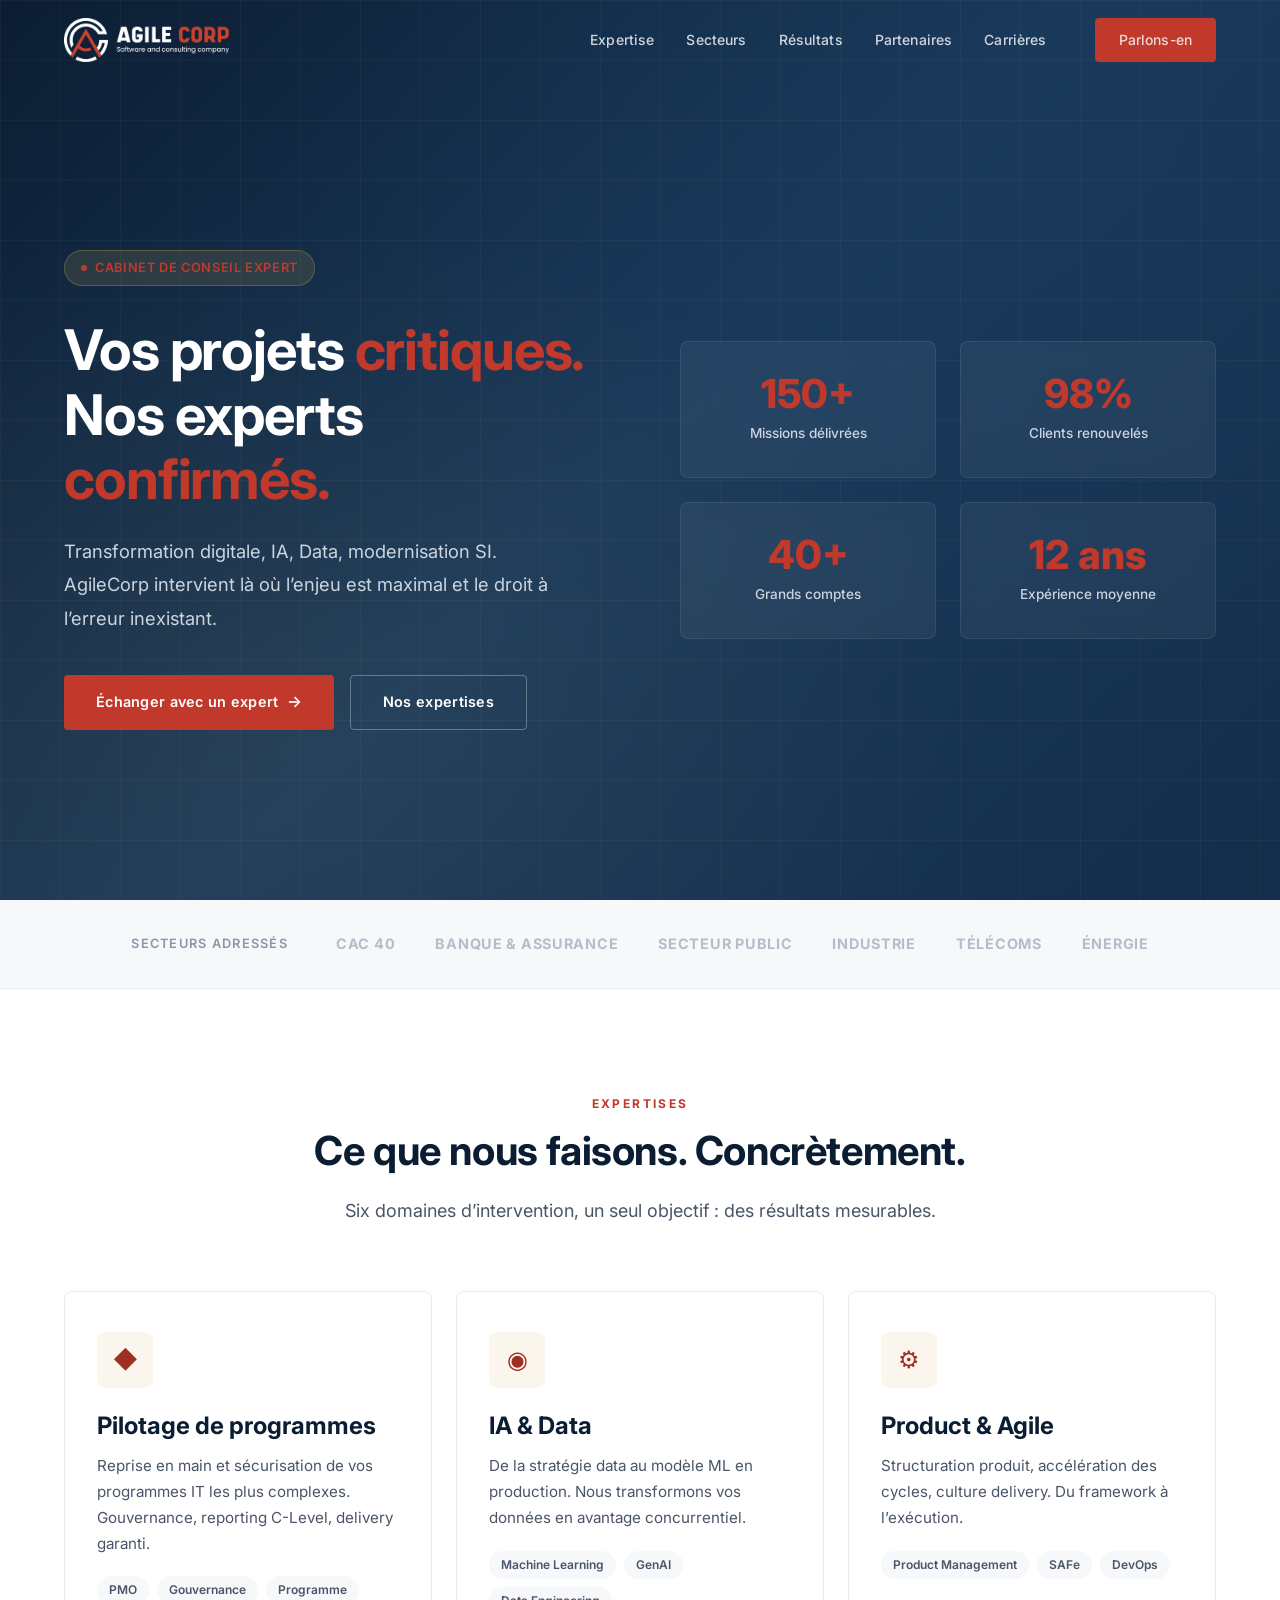
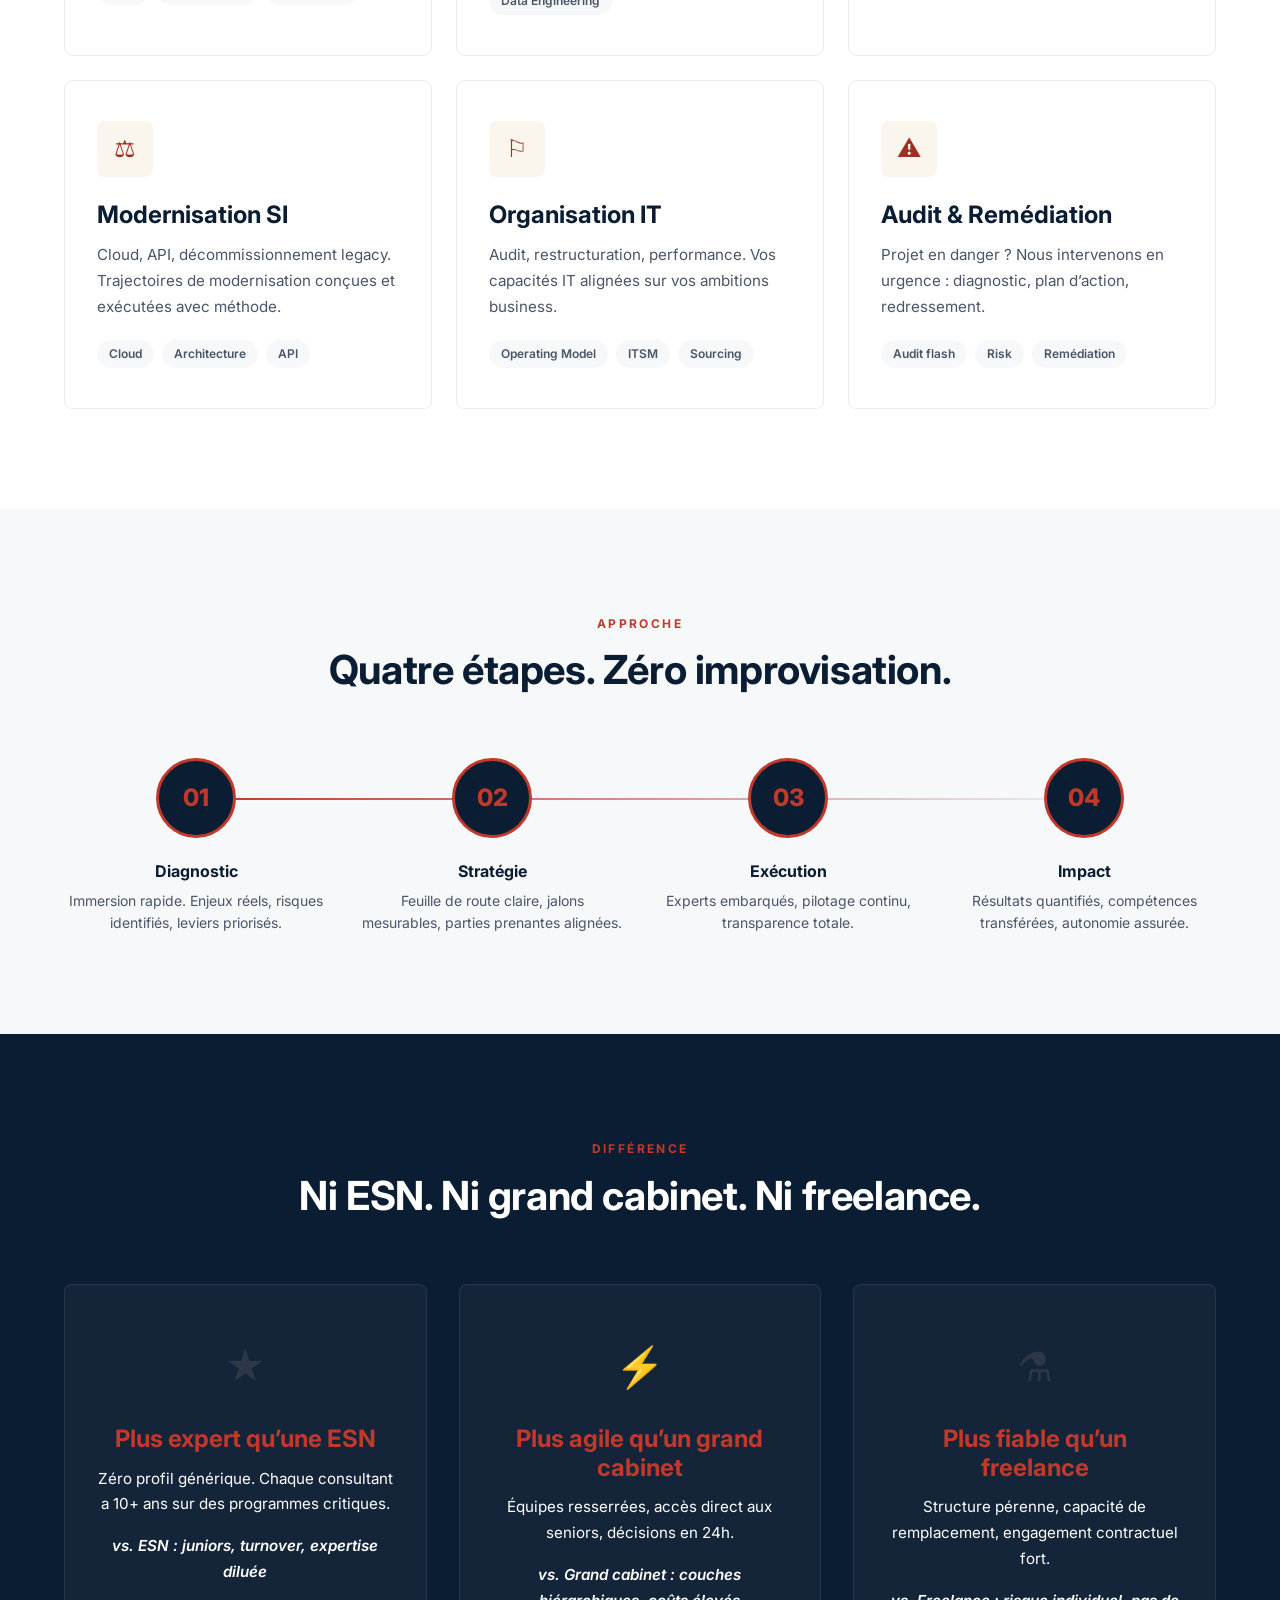
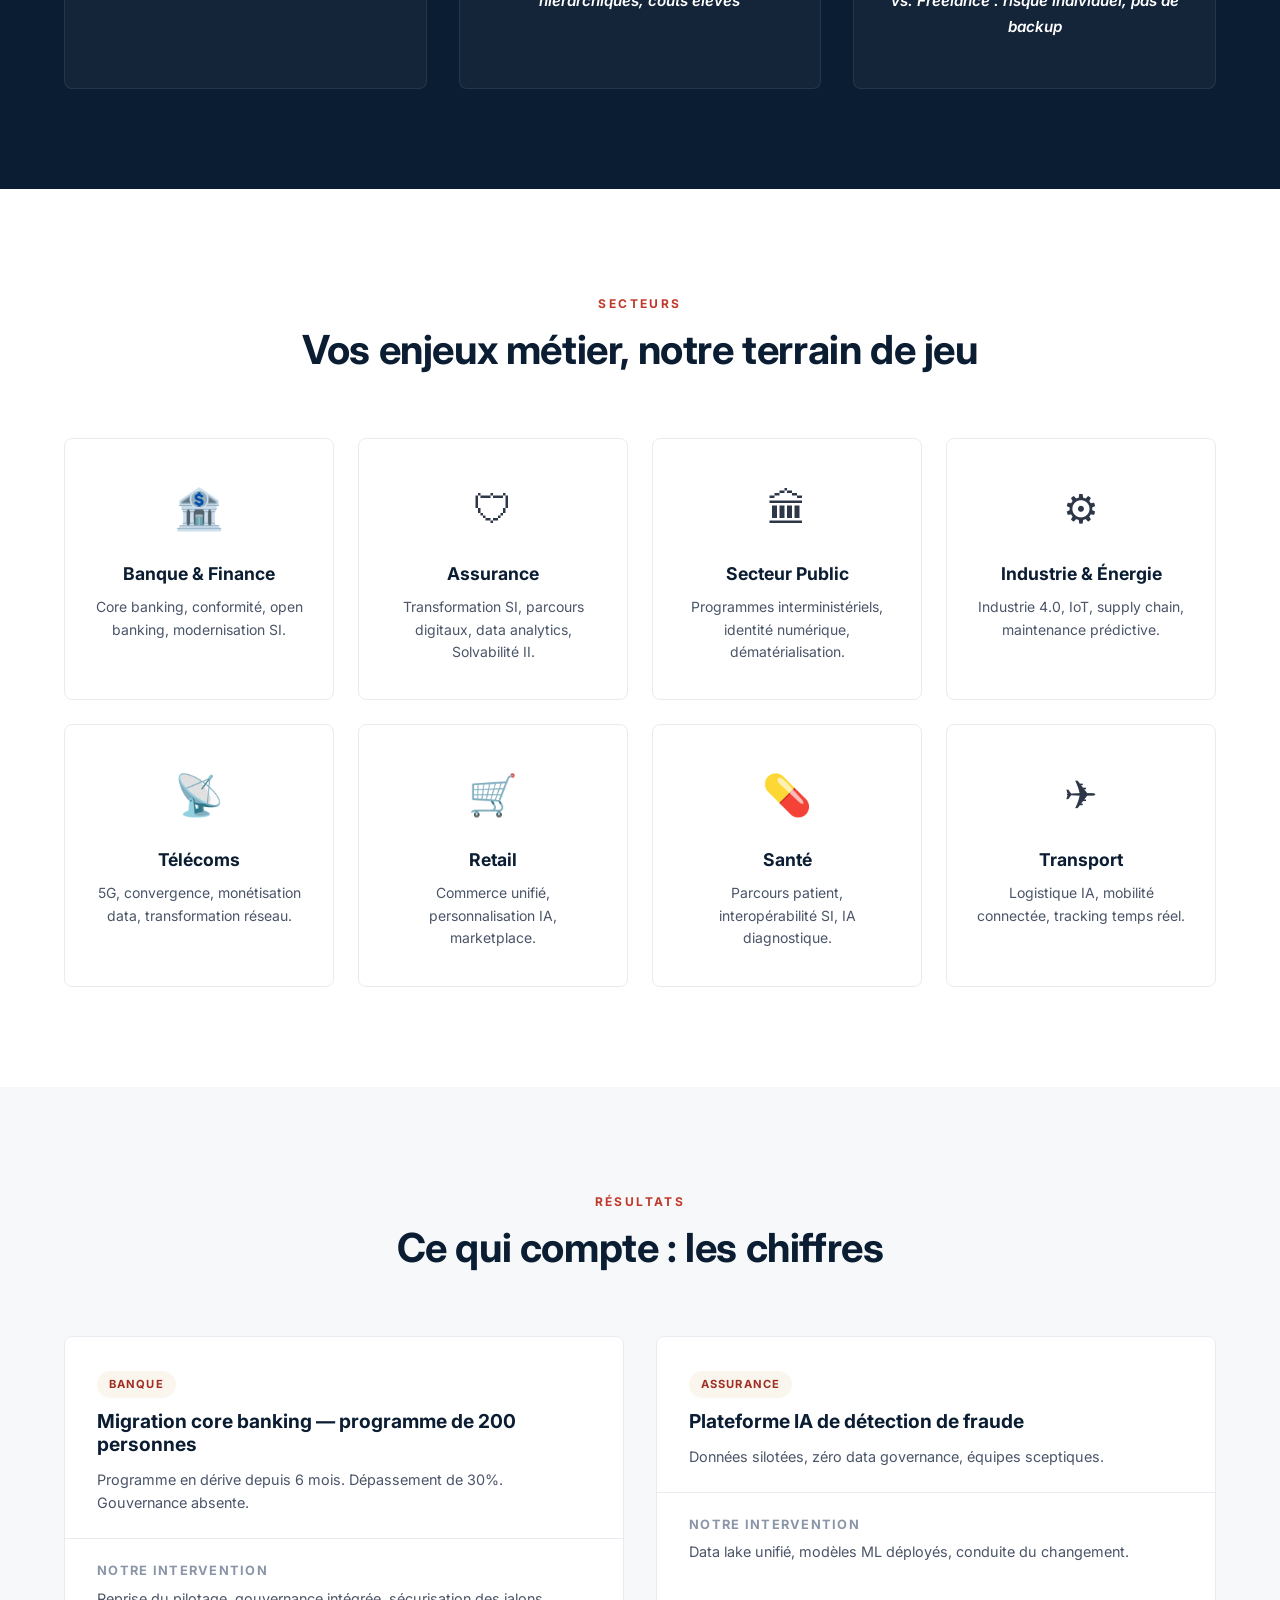
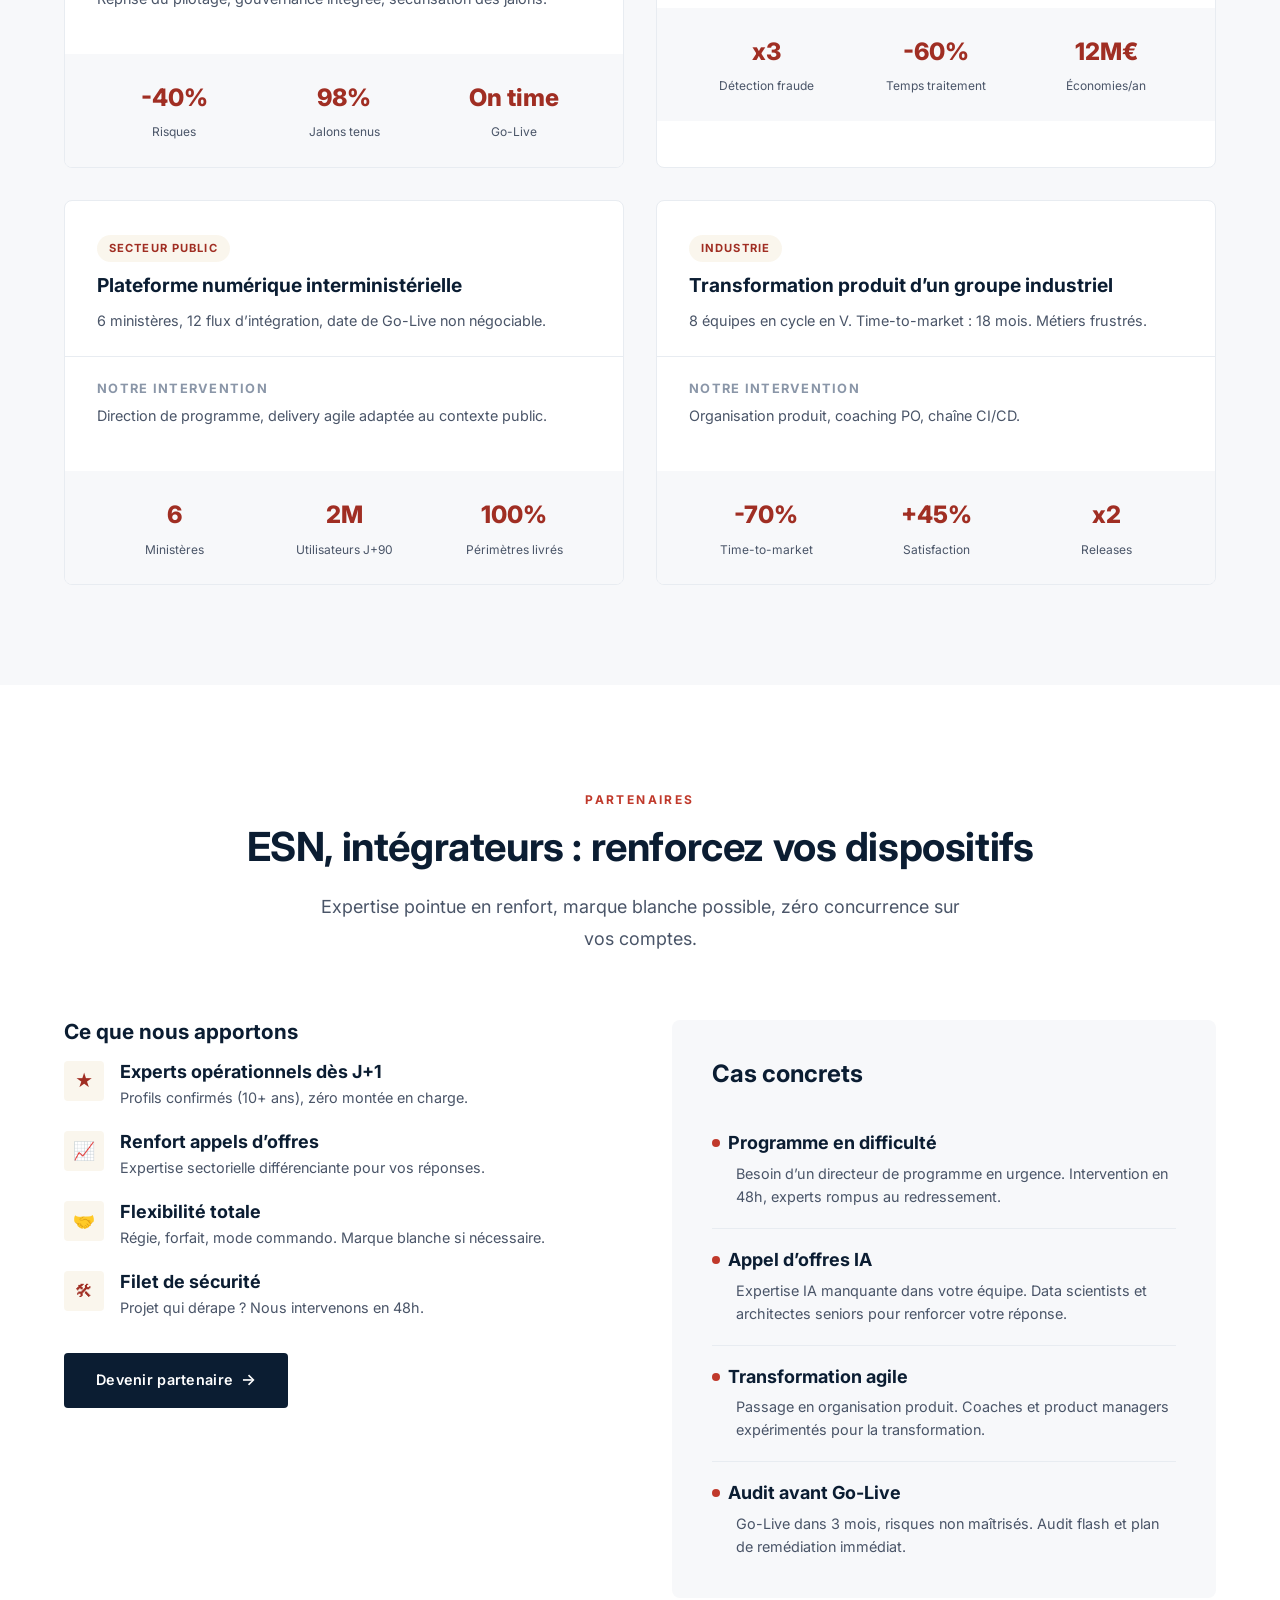
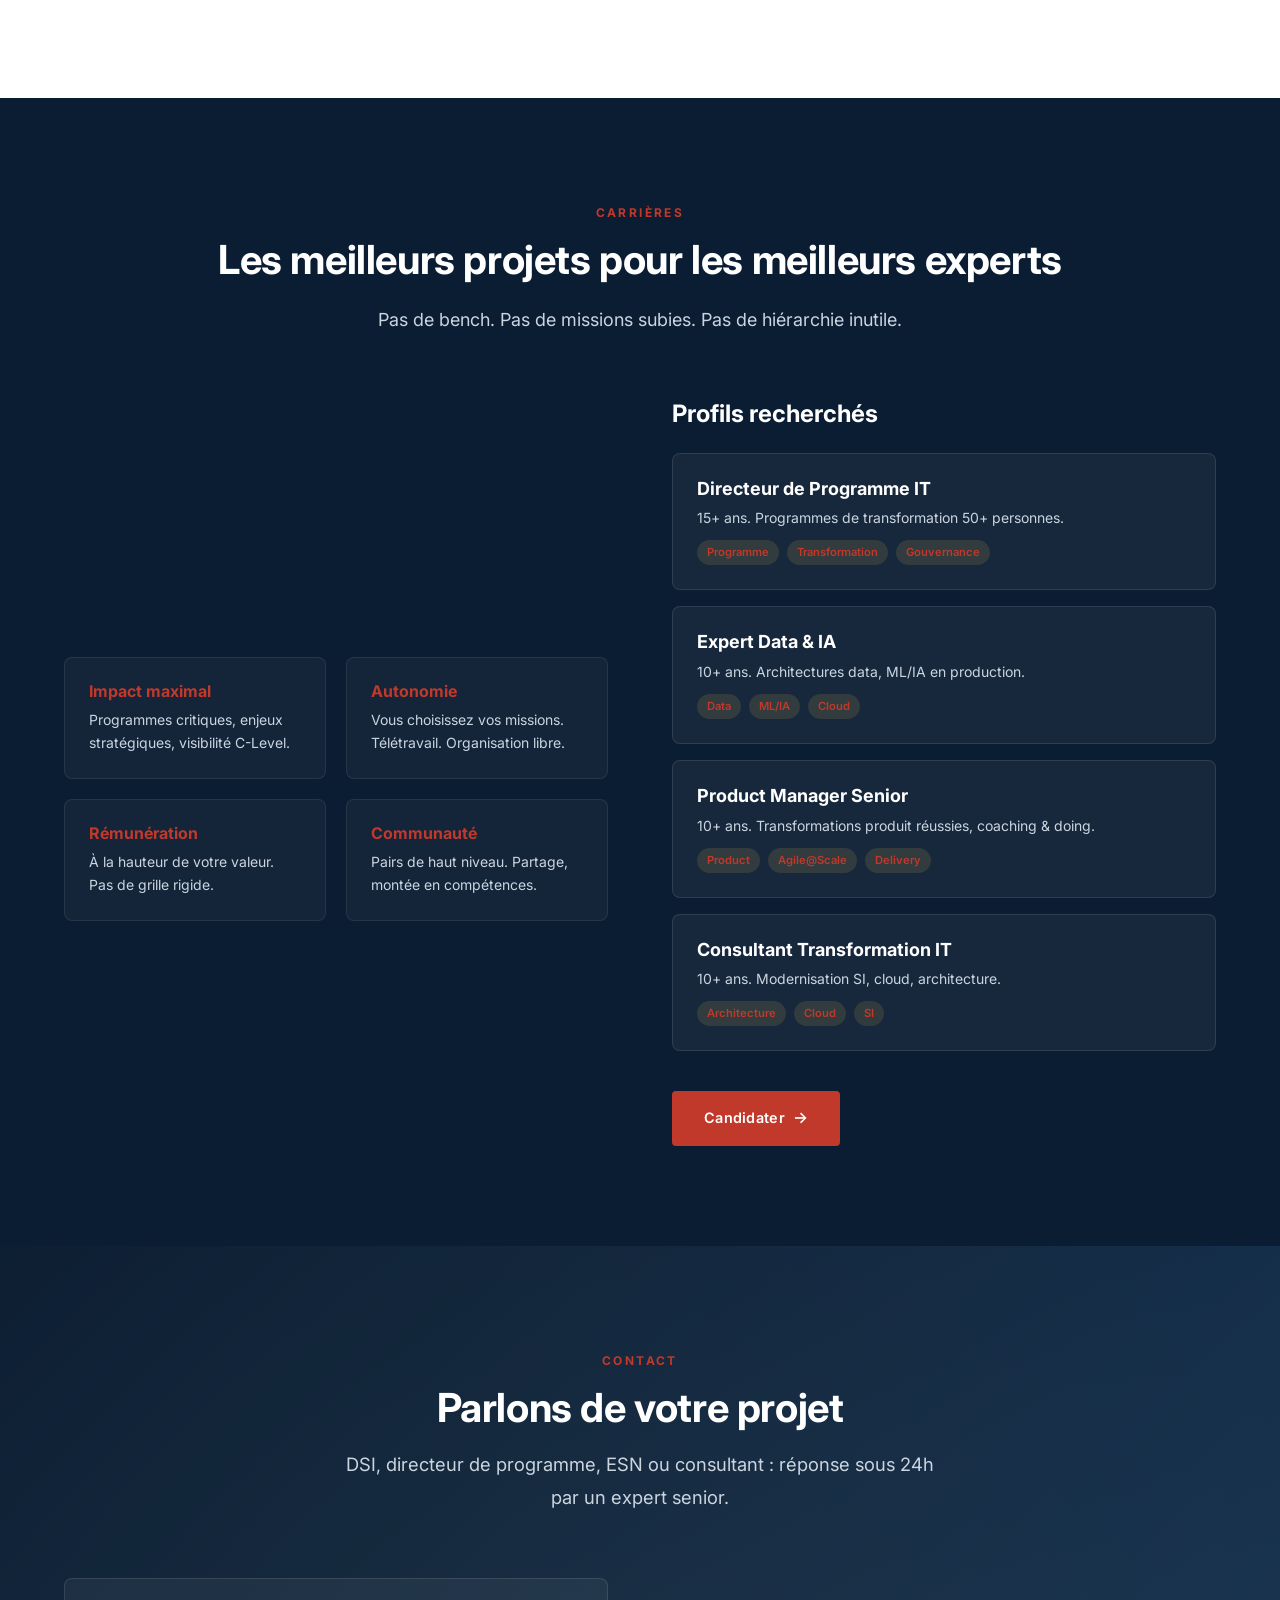
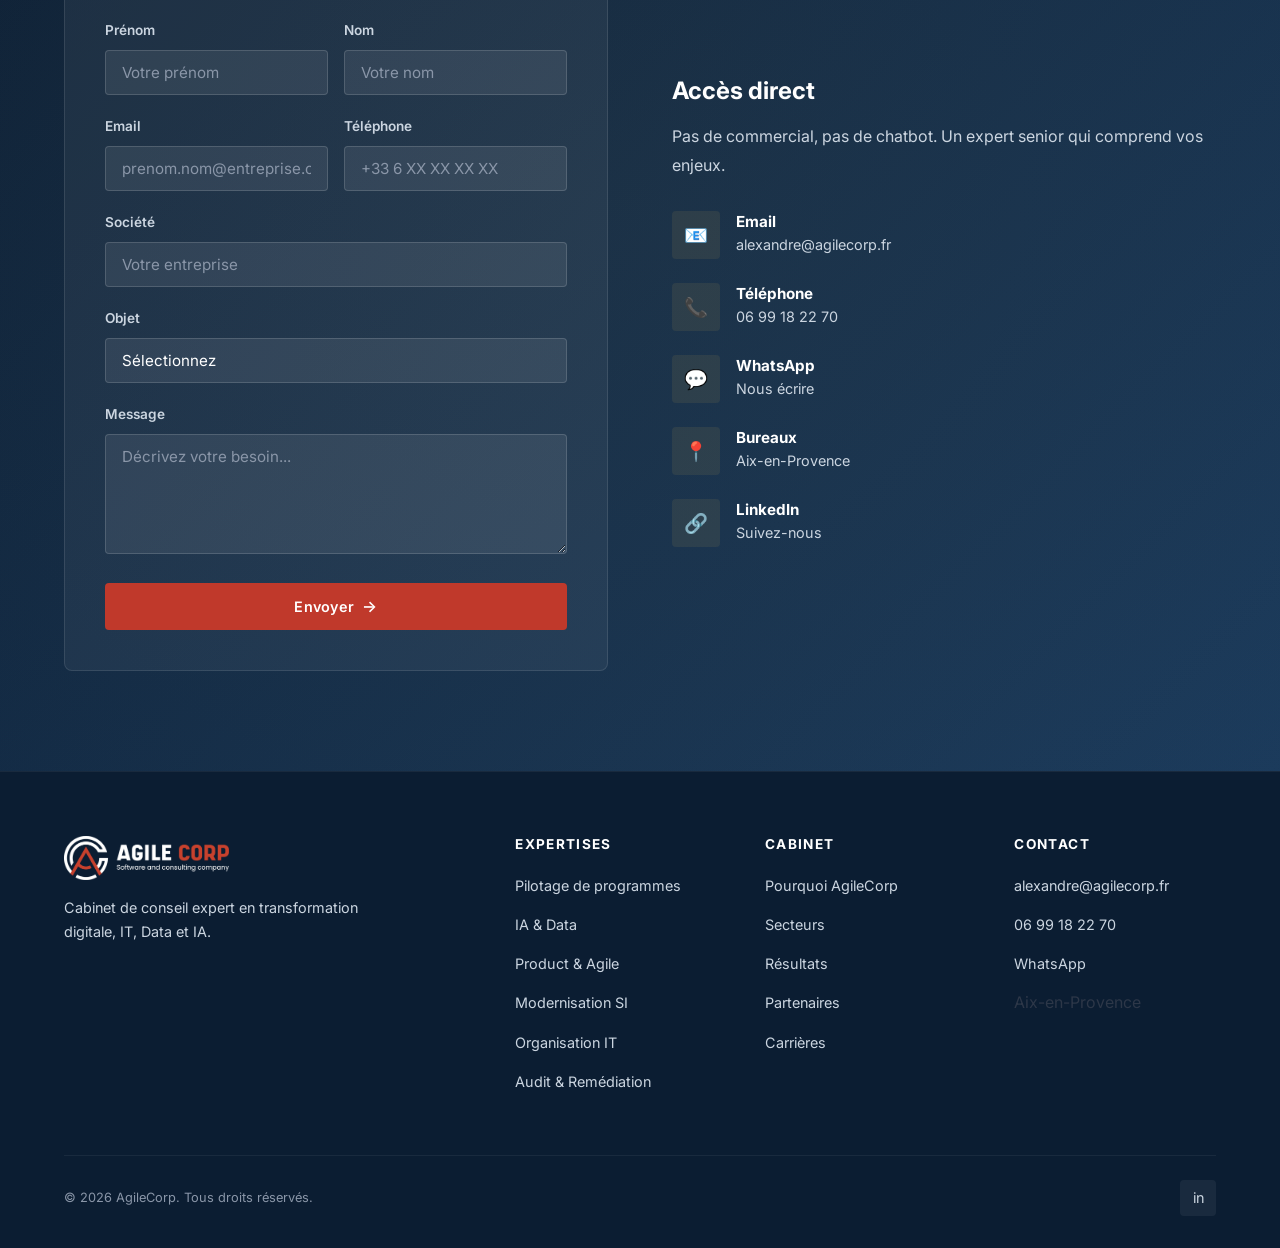
==== commit bff0978e: "fix: replace personal phone number with generic format in form placeholder https://claude.ai/code/se" ====
--- a/index.html
+++ b/index.html
@@ -574,7 +574,7 @@
             </div>
             <div class="form-group">
               <label for="telephone">T&eacute;l&eacute;phone</label>
-              <input type="tel" id="telephone" name="telephone" placeholder="+33 6 99 18 22 70">
+              <input type="tel" id="telephone" name="telephone" placeholder="+33 6 XX XX XX XX">
             </div>
           </div>
           <div class="form-group">
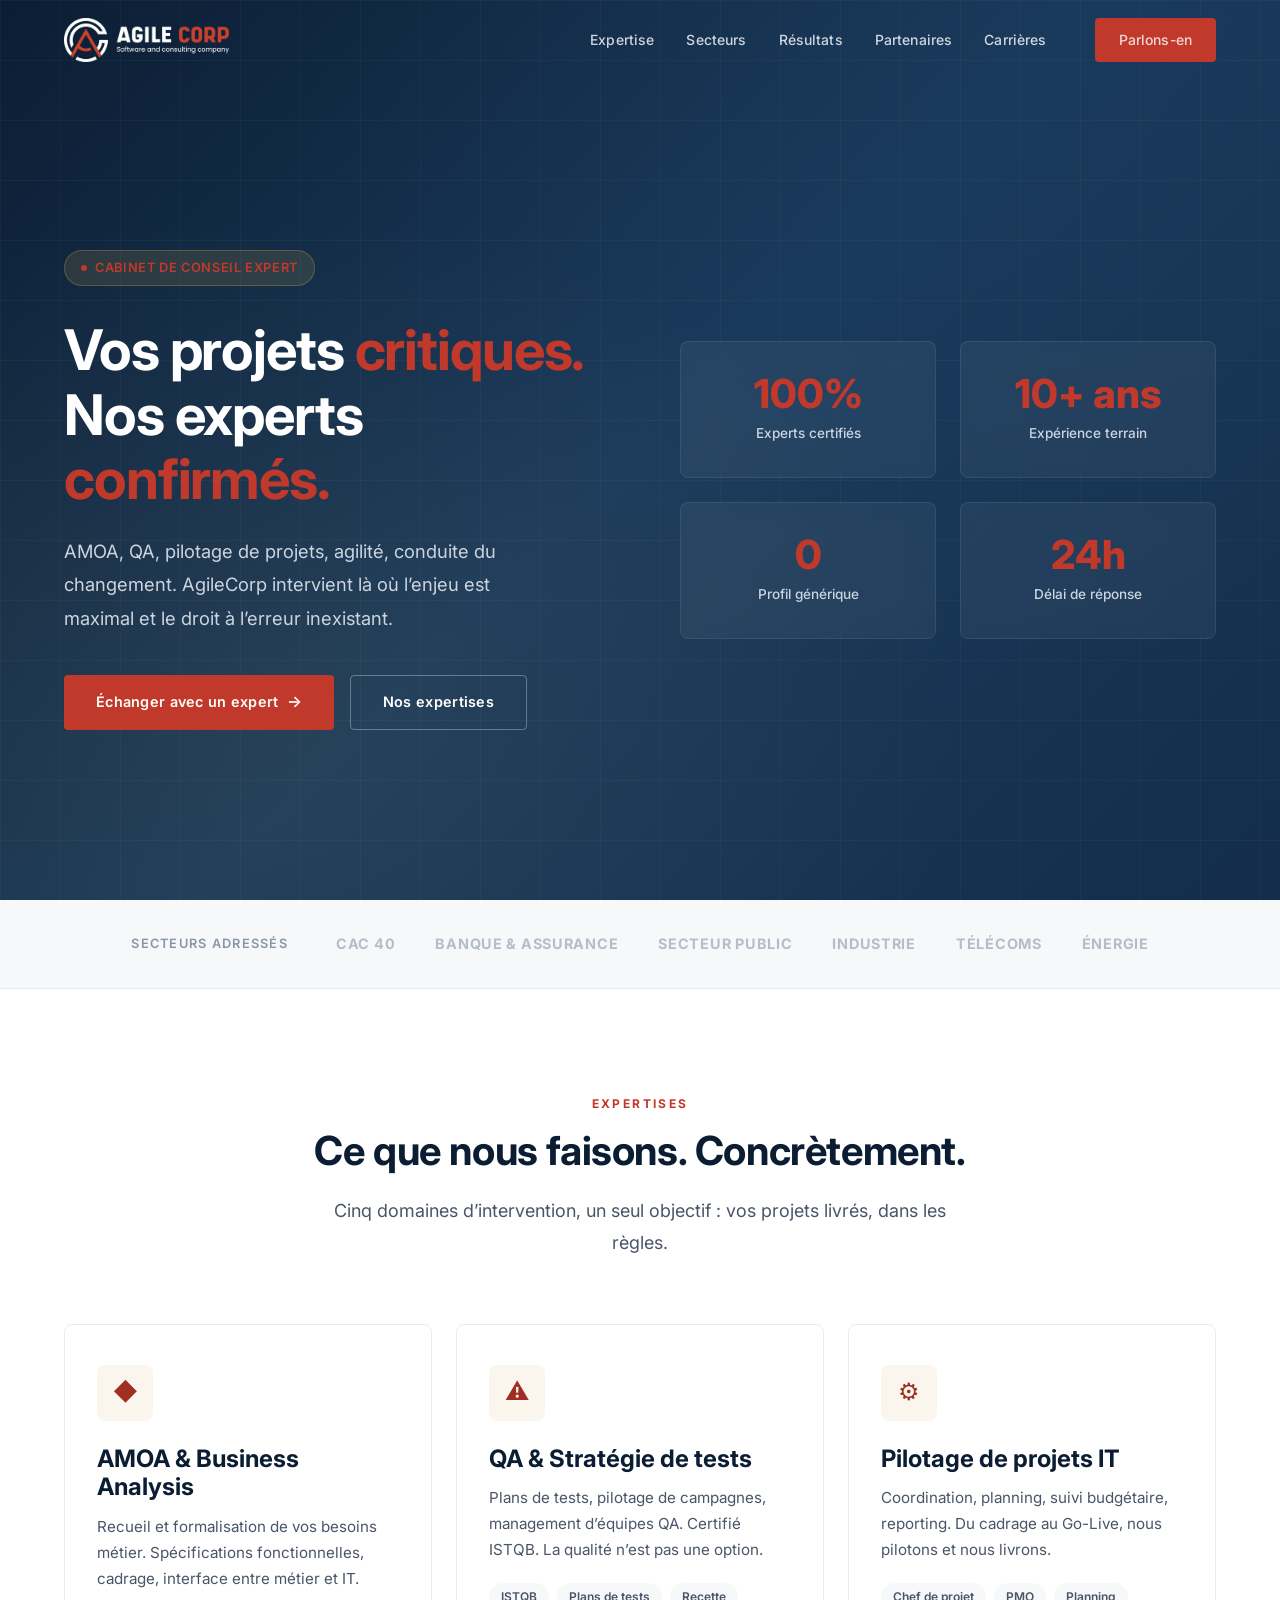
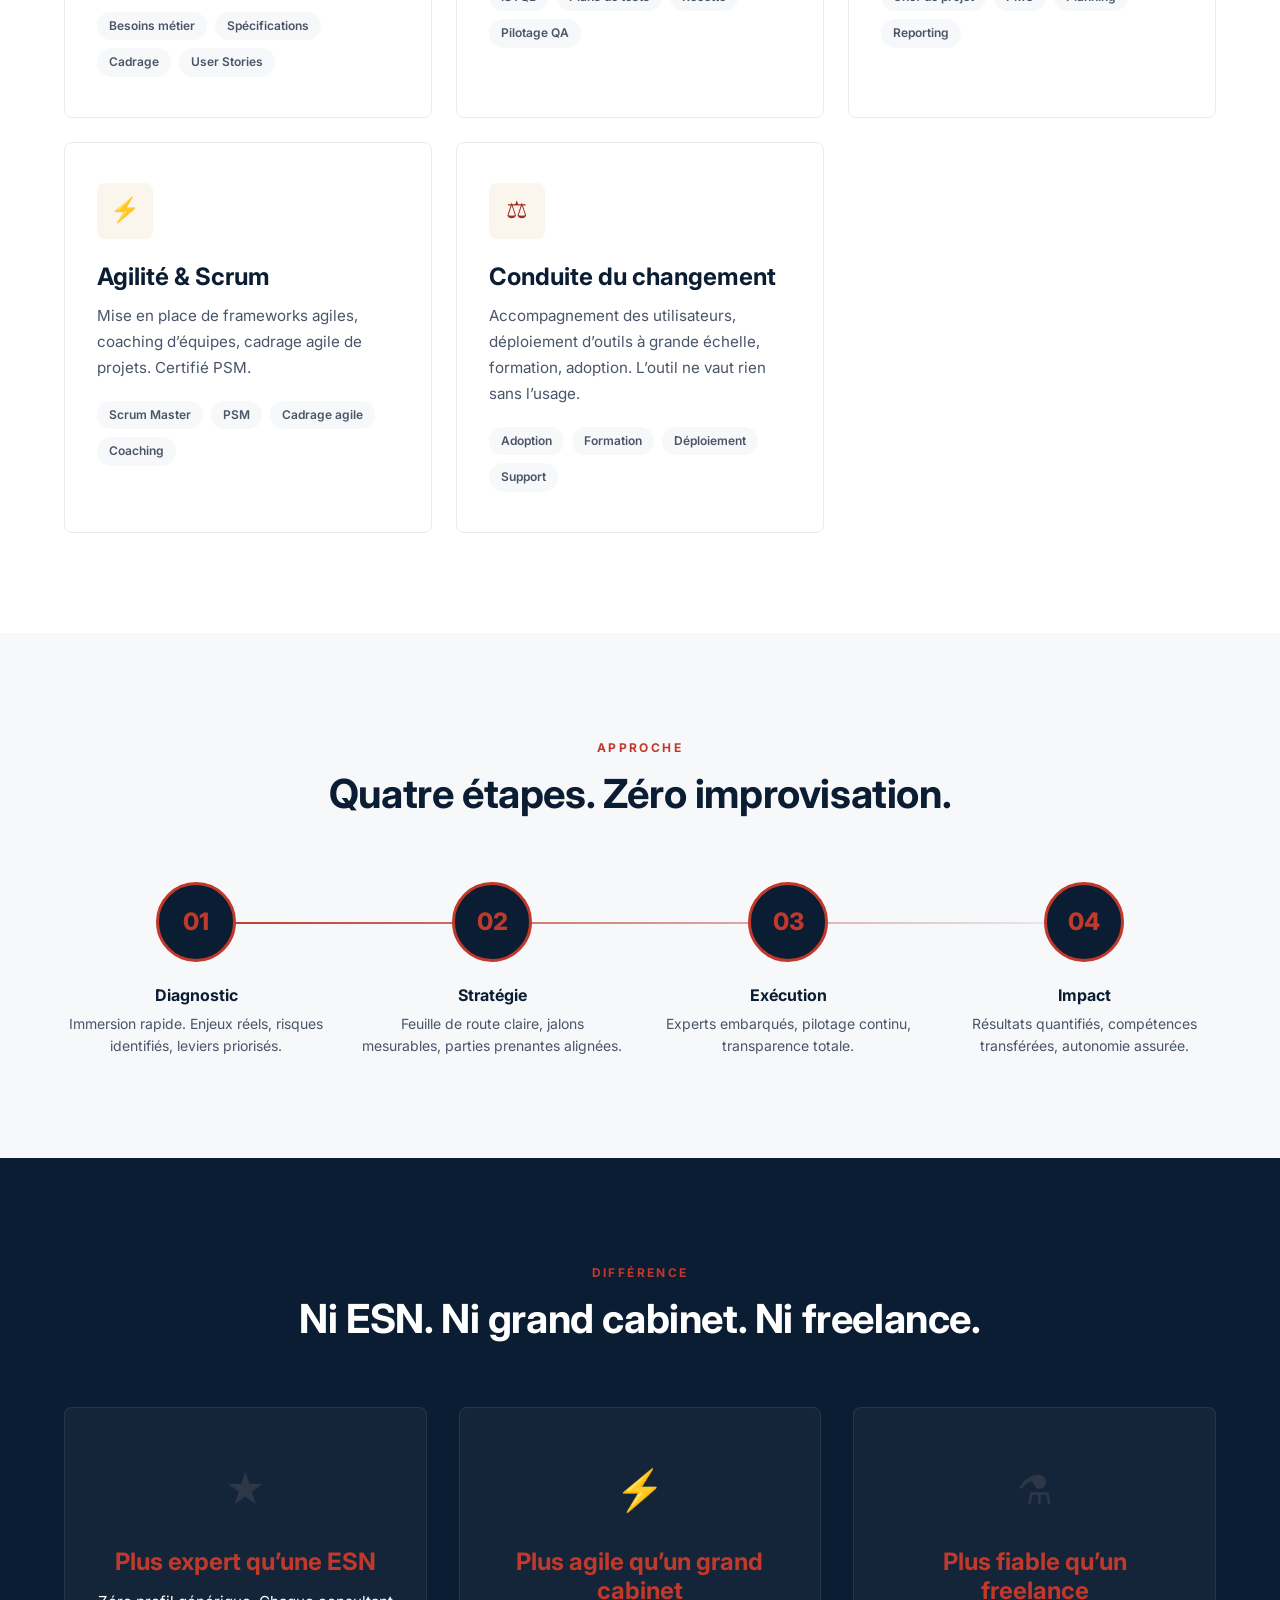
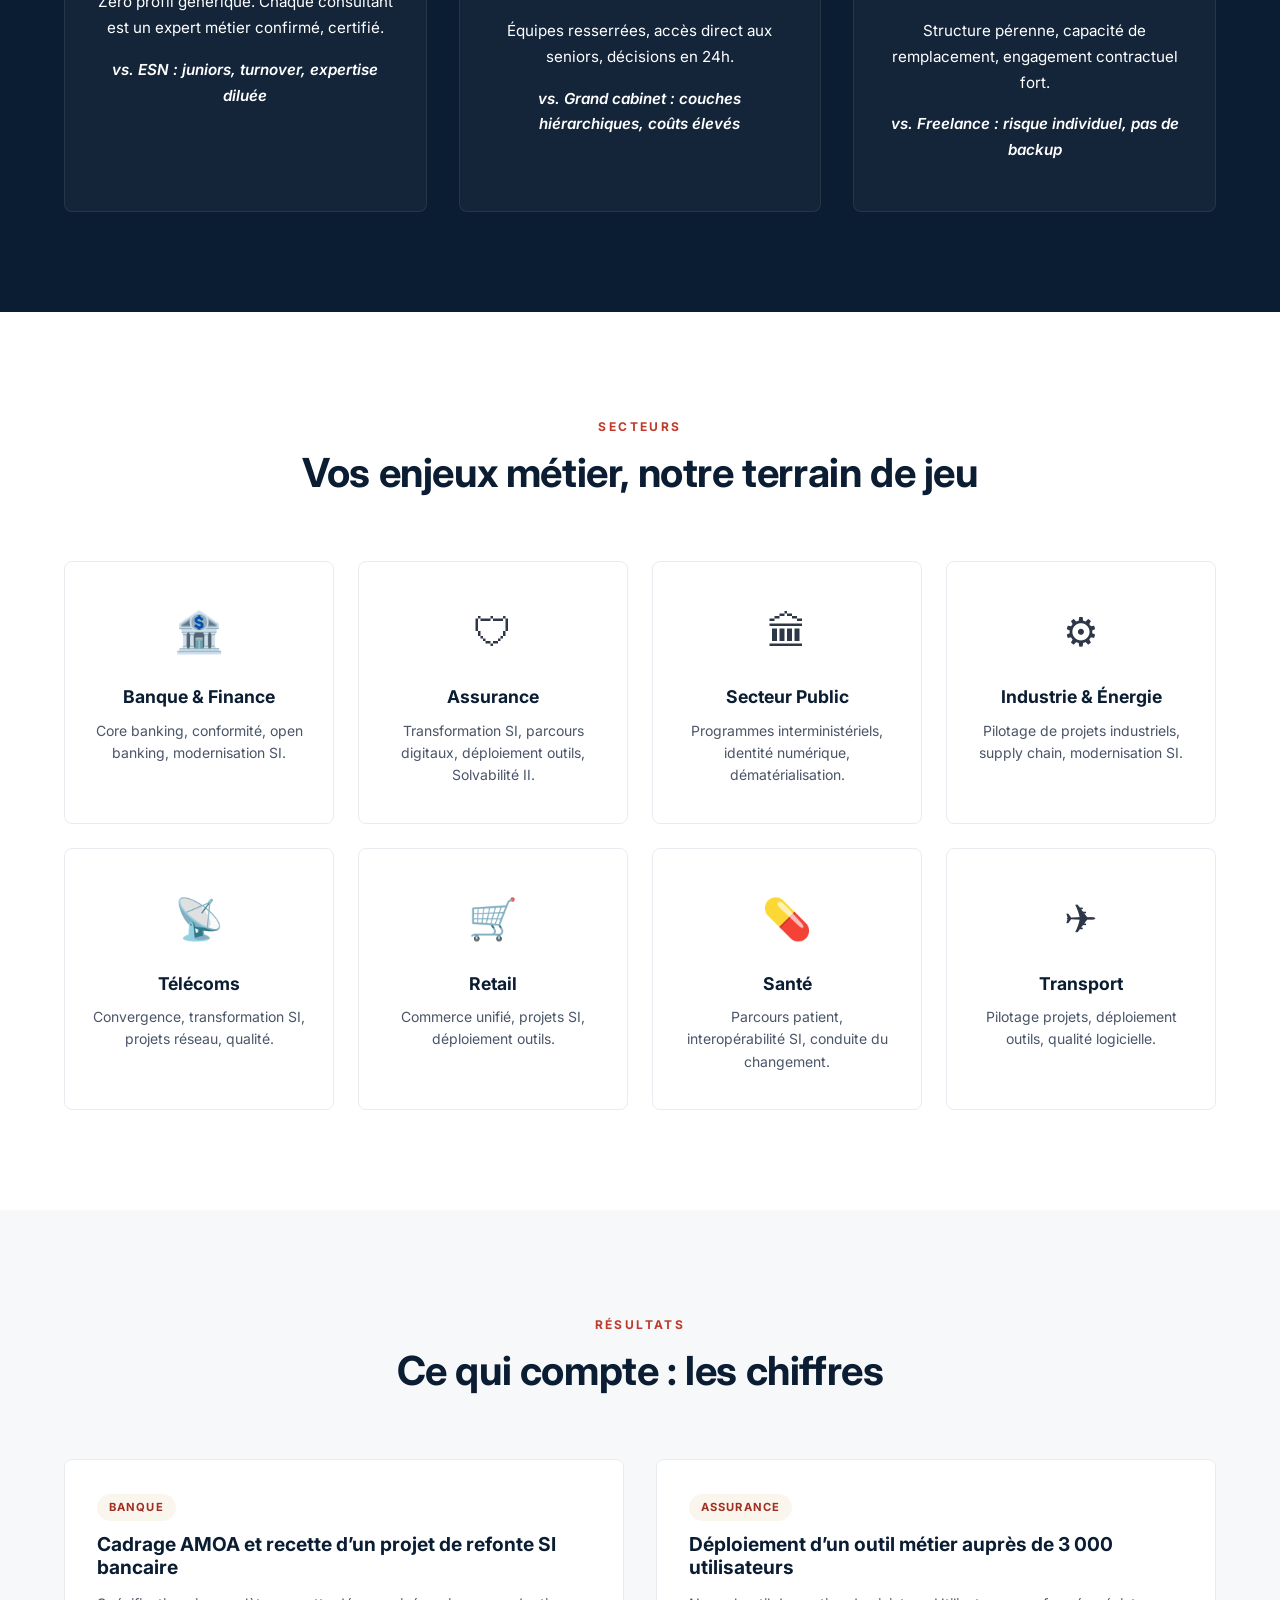
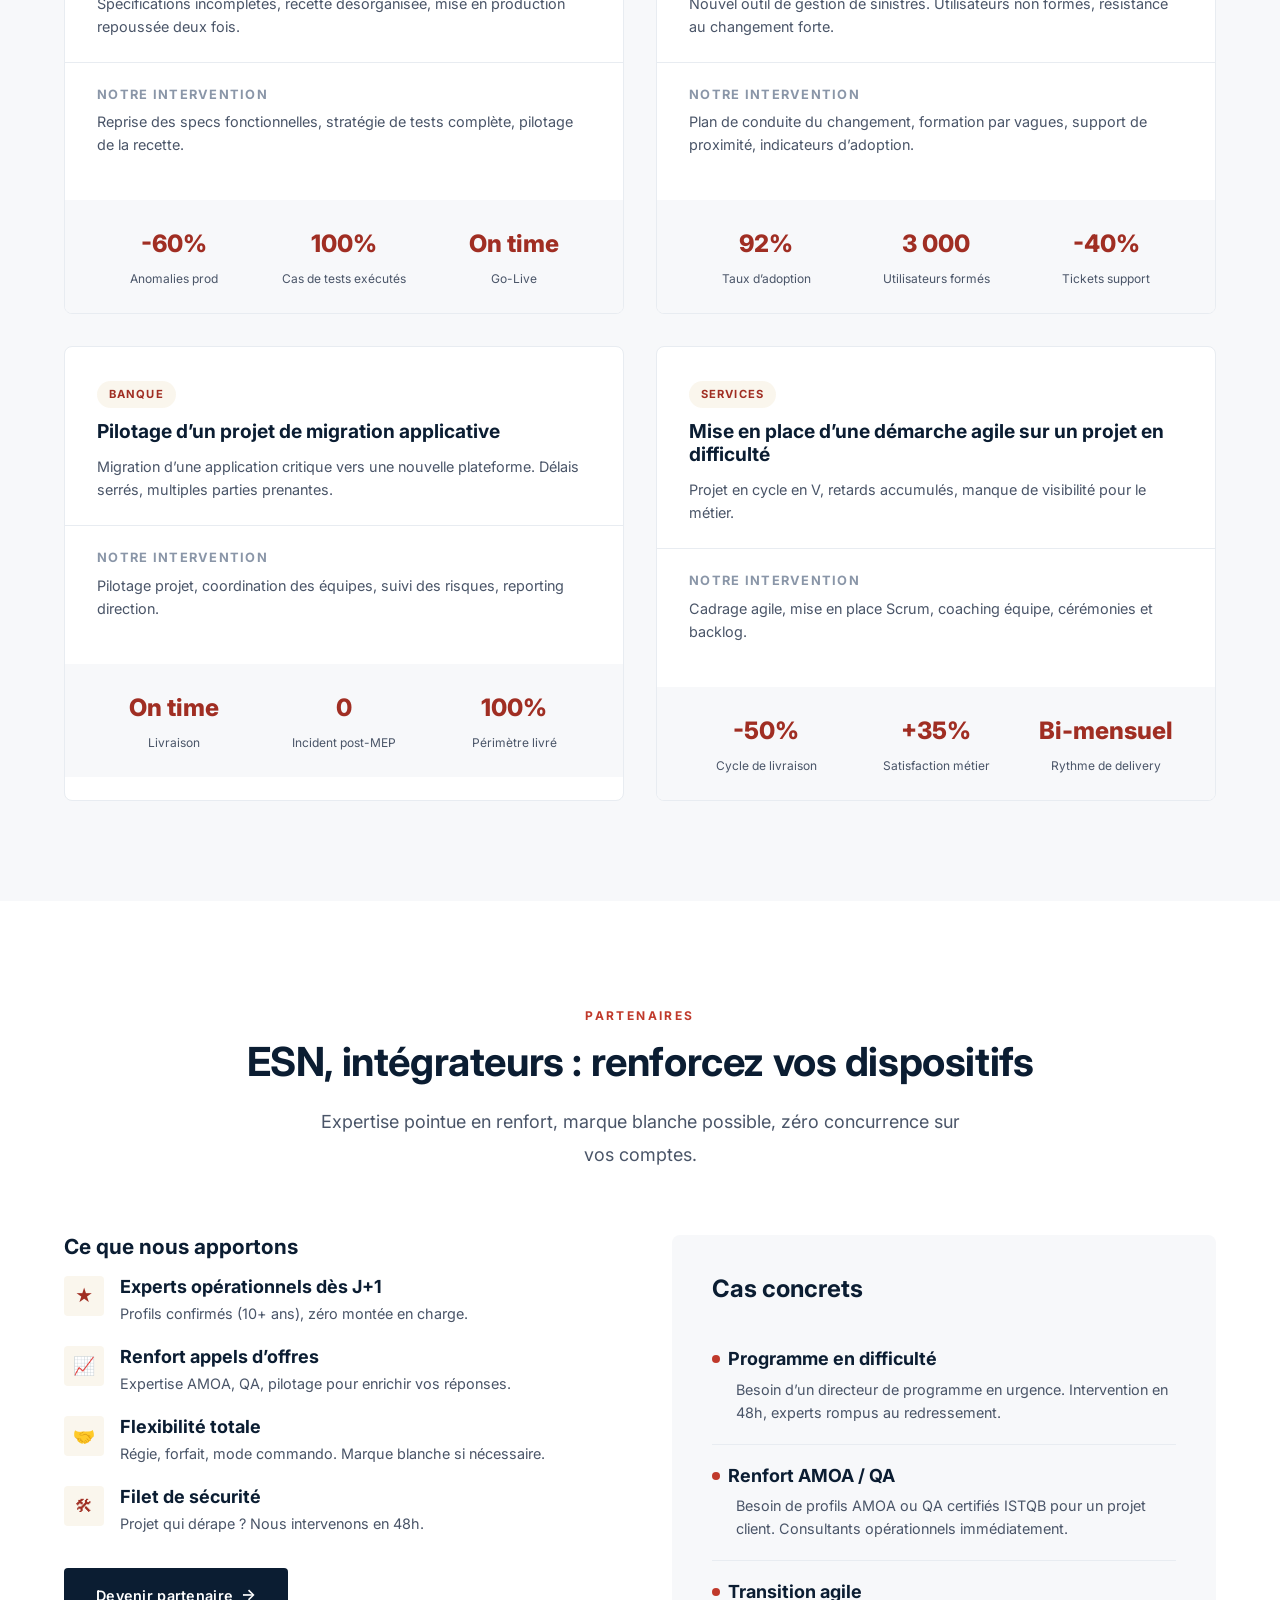
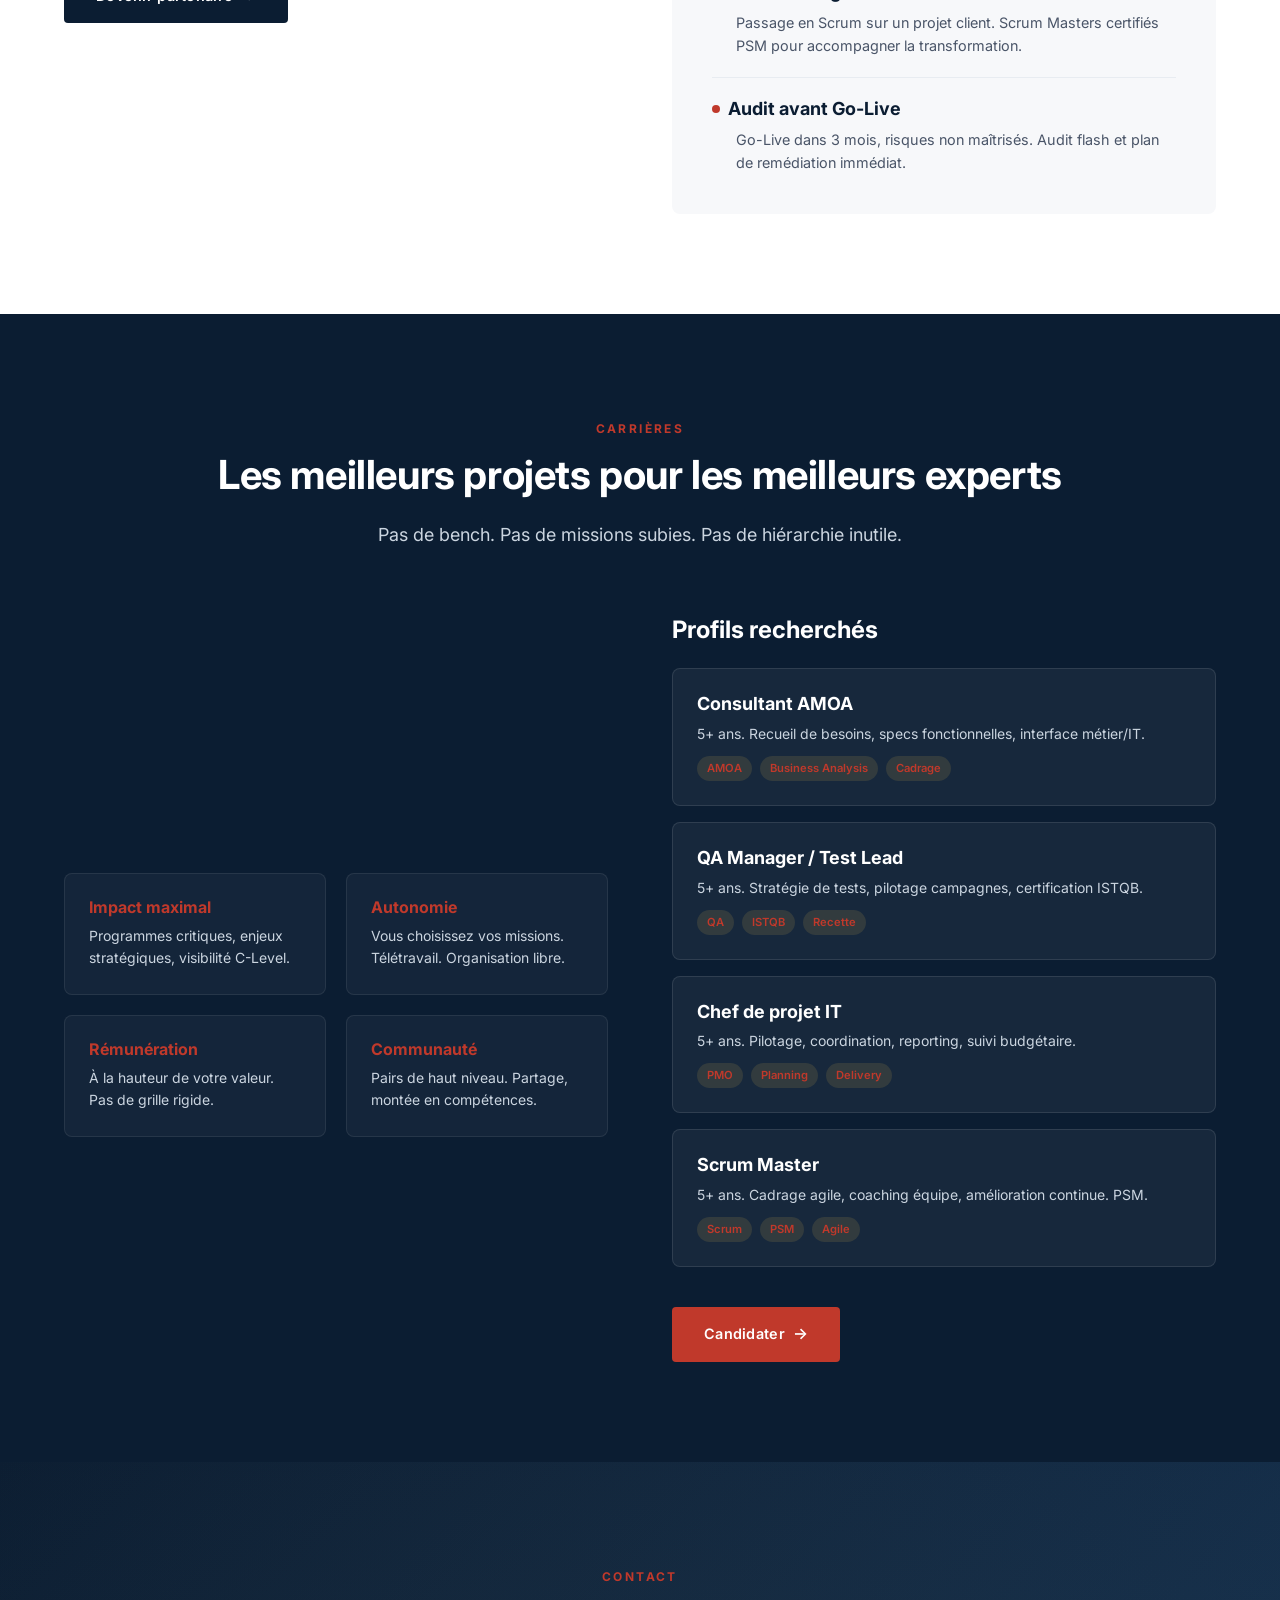
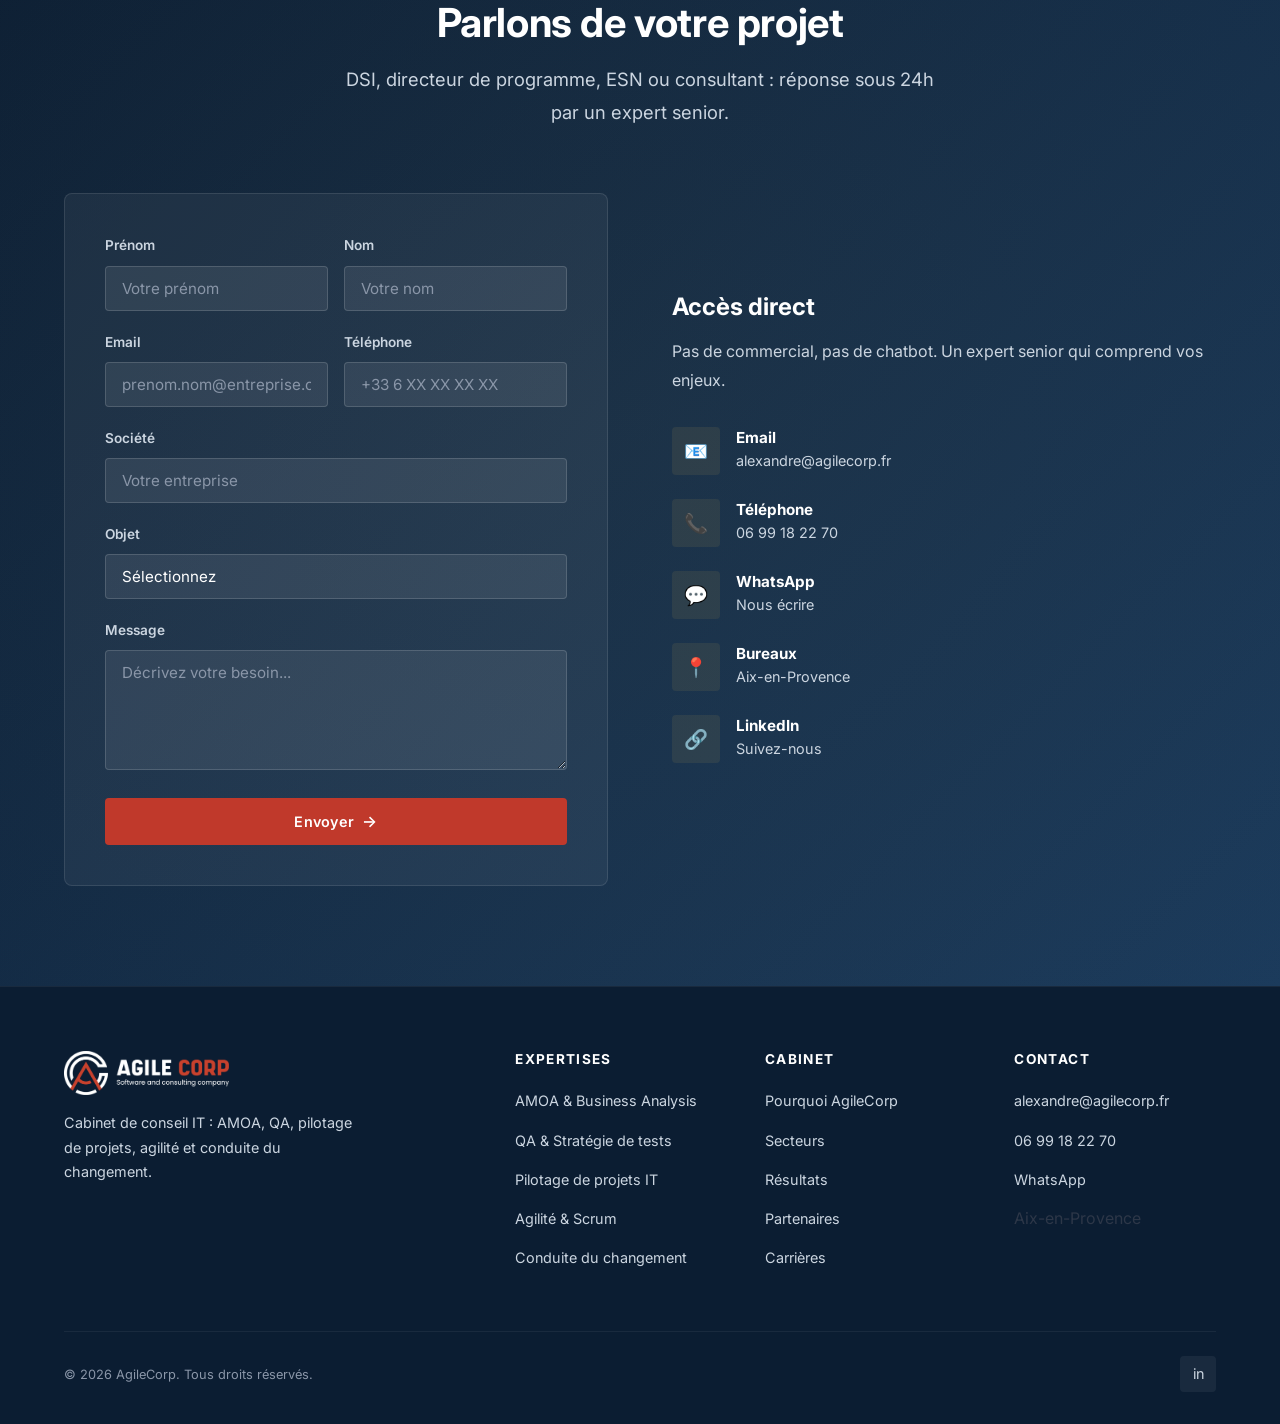
==== commit b83d29d5: "refactor: align entire site with real expertise - AMOA, QA, pilotage, Scrum, conduite du changement " ====
--- a/index.html
+++ b/index.html
@@ -3,15 +3,15 @@
 <head>
   <meta charset="UTF-8">
   <meta name="viewport" content="width=device-width, initial-scale=1.0">
-  <meta name="description" content="AgileCorp &mdash; Cabinet de conseil en transformation digitale, IT, Data et IA. Nous pilotons vos programmes critiques.">
-  <meta name="keywords" content="conseil, transformation digitale, IT, data, intelligence artificielle, DSI, consulting, Aix-en-Provence">
+  <meta name="description" content="AgileCorp &mdash; Cabinet de conseil IT : AMOA, QA, pilotage de projets, agilit&eacute; et conduite du changement. Experts confirm&eacute;s, z&eacute;ro bullshit.">
+  <meta name="keywords" content="conseil, AMOA, QA, pilotage projet, Scrum, conduite du changement, DSI, consulting, Aix-en-Provence">
   <meta name="author" content="AgileCorp">
-  <meta property="og:title" content="AgileCorp | Transformation Digitale, IT, Data &amp; IA">
-  <meta property="og:description" content="Cabinet de conseil expert. Nous pilotons vos programmes critiques avec excellence.">
+  <meta property="og:title" content="AgileCorp | Conseil IT &mdash; AMOA, QA, Pilotage, Agilit&eacute;">
+  <meta property="og:description" content="Cabinet de conseil IT. AMOA, QA, pilotage de projets, Scrum et conduite du changement. Experts confirm&eacute;s.">
   <meta property="og:type" content="website">
   <meta property="og:url" content="https://agilecorp.fr">
   <meta property="og:image" content="https://agilecorp.fr/logo-agile-corp.png">
-  <title>AgileCorp | Transformation Digitale, IT, Data &amp; IA</title>
+  <title>AgileCorp | Conseil IT &mdash; AMOA, QA, Pilotage, Agilit&eacute;</title>
   <link rel="preconnect" href="https://fonts.googleapis.com">
   <link rel="preconnect" href="https://fonts.gstatic.com" crossorigin>
   <link href="https://fonts.googleapis.com/css2?family=Inter:wght@400;500;600;700;800;900&display=swap" rel="stylesheet">
@@ -47,7 +47,7 @@
       <div class="hero-content">
         <div class="hero-badge">Cabinet de conseil expert</div>
         <h1>Vos projets <span class="accent">critiques.</span><br>Nos experts <span class="accent">confirm&eacute;s.</span></h1>
-        <p class="hero-text">Transformation digitale, IA, Data, modernisation SI. AgileCorp intervient l&agrave; o&ugrave; l&rsquo;enjeu est maximal et le droit &agrave; l&rsquo;erreur inexistant.</p>
+        <p class="hero-text">AMOA, QA, pilotage de projets, agilit&eacute;, conduite du changement. AgileCorp intervient l&agrave; o&ugrave; l&rsquo;enjeu est maximal et le droit &agrave; l&rsquo;erreur inexistant.</p>
         <div class="hero-buttons">
           <a href="#contact" class="btn btn-primary btn-arrow">&Eacute;changer avec un expert</a>
           <a href="#expertise" class="btn btn-secondary">Nos expertises</a>
@@ -55,20 +55,20 @@
       </div>
       <div class="hero-metrics fade-in">
         <div class="metric-card">
-          <div class="metric-value" data-count="150" data-suffix="+">0</div>
-          <div class="metric-label">Missions d&eacute;livr&eacute;es</div>
+          <div class="metric-value" data-count="100" data-suffix="%">0</div>
+          <div class="metric-label">Experts certifi&eacute;s</div>
         </div>
         <div class="metric-card">
-          <div class="metric-value" data-count="98" data-suffix="%">0</div>
-          <div class="metric-label">Clients renouvel&eacute;s</div>
+          <div class="metric-value" data-count="10" data-suffix="+ ans">0</div>
+          <div class="metric-label">Exp&eacute;rience terrain</div>
         </div>
         <div class="metric-card">
-          <div class="metric-value" data-count="40" data-suffix="+">0</div>
-          <div class="metric-label">Grands comptes</div>
+          <div class="metric-value" data-count="0" data-suffix="" data-prefix="">0</div>
+          <div class="metric-label">Profil g&eacute;n&eacute;rique</div>
         </div>
         <div class="metric-card">
-          <div class="metric-value" data-count="12" data-suffix=" ans">0</div>
-          <div class="metric-label">Exp&eacute;rience moyenne</div>
+          <div class="metric-value" data-count="24" data-suffix="h">0</div>
+          <div class="metric-label">D&eacute;lai de r&eacute;ponse</div>
         </div>
       </div>
     </div>
@@ -95,73 +95,67 @@
       <div class="section-header fade-in">
         <span class="section-label">Expertises</span>
         <h2 class="section-title">Ce que nous faisons. Concr&egrave;tement.</h2>
-        <p class="section-subtitle">Six domaines d&rsquo;intervention, un seul objectif : des r&eacute;sultats mesurables.</p>
+        <p class="section-subtitle">Cinq domaines d&rsquo;intervention, un seul objectif : vos projets livr&eacute;s, dans les r&egrave;gles.</p>
       </div>
       <div class="services-grid stagger-children">
 
         <div class="service-card fade-in">
           <div class="service-icon">&#9670;</div>
-          <h3>Pilotage de programmes</h3>
-          <p>Reprise en main et s&eacute;curisation de vos programmes IT les plus complexes. Gouvernance, reporting C-Level, delivery garanti.</p>
+          <h3>AMOA &amp; Business Analysis</h3>
+          <p>Recueil et formalisation de vos besoins m&eacute;tier. Sp&eacute;cifications fonctionnelles, cadrage, interface entre m&eacute;tier et IT.</p>
           <div class="service-tags">
-            <span class="service-tag">PMO</span>
-            <span class="service-tag">Gouvernance</span>
-            <span class="service-tag">Programme</span>
+            <span class="service-tag">Besoins m&eacute;tier</span>
+            <span class="service-tag">Sp&eacute;cifications</span>
+            <span class="service-tag">Cadrage</span>
+            <span class="service-tag">User Stories</span>
           </div>
         </div>
 
         <div class="service-card fade-in">
-          <div class="service-icon">&#9673;</div>
-          <h3>IA &amp; Data</h3>
-          <p>De la strat&eacute;gie data au mod&egrave;le ML en production. Nous transformons vos donn&eacute;es en avantage concurrentiel.</p>
+          <div class="service-icon">&#9888;</div>
+          <h3>QA &amp; Strat&eacute;gie de tests</h3>
+          <p>Plans de tests, pilotage de campagnes, management d&rsquo;&eacute;quipes QA. Certifi&eacute; ISTQB. La qualit&eacute; n&rsquo;est pas une option.</p>
           <div class="service-tags">
-            <span class="service-tag">Machine Learning</span>
-            <span class="service-tag">GenAI</span>
-            <span class="service-tag">Data Engineering</span>
+            <span class="service-tag">ISTQB</span>
+            <span class="service-tag">Plans de tests</span>
+            <span class="service-tag">Recette</span>
+            <span class="service-tag">Pilotage QA</span>
           </div>
         </div>
 
         <div class="service-card fade-in">
           <div class="service-icon">&#9881;</div>
-          <h3>Product &amp; Agile</h3>
-          <p>Structuration produit, acc&eacute;l&eacute;ration des cycles, culture delivery. Du framework &agrave; l&rsquo;ex&eacute;cution.</p>
+          <h3>Pilotage de projets IT</h3>
+          <p>Coordination, planning, suivi budg&eacute;taire, reporting. Du cadrage au Go-Live, nous pilotons et nous livrons.</p>
           <div class="service-tags">
-            <span class="service-tag">Product Management</span>
-            <span class="service-tag">SAFe</span>
-            <span class="service-tag">DevOps</span>
+            <span class="service-tag">Chef de projet</span>
+            <span class="service-tag">PMO</span>
+            <span class="service-tag">Planning</span>
+            <span class="service-tag">Reporting</span>
+          </div>
+        </div>
+
+        <div class="service-card fade-in">
+          <div class="service-icon">&#9889;</div>
+          <h3>Agilit&eacute; &amp; Scrum</h3>
+          <p>Mise en place de frameworks agiles, coaching d&rsquo;&eacute;quipes, cadrage agile de projets. Certifi&eacute; PSM.</p>
+          <div class="service-tags">
+            <span class="service-tag">Scrum Master</span>
+            <span class="service-tag">PSM</span>
+            <span class="service-tag">Cadrage agile</span>
+            <span class="service-tag">Coaching</span>
           </div>
         </div>
 
         <div class="service-card fade-in">
           <div class="service-icon">&#9878;</div>
-          <h3>Modernisation SI</h3>
-          <p>Cloud, API, d&eacute;commissionnement legacy. Trajectoires de modernisation con&ccedil;ues et ex&eacute;cut&eacute;es avec m&eacute;thode.</p>
+          <h3>Conduite du changement</h3>
+          <p>Accompagnement des utilisateurs, d&eacute;ploiement d&rsquo;outils &agrave; grande &eacute;chelle, formation, adoption. L&rsquo;outil ne vaut rien sans l&rsquo;usage.</p>
           <div class="service-tags">
-            <span class="service-tag">Cloud</span>
-            <span class="service-tag">Architecture</span>
-            <span class="service-tag">API</span>
-          </div>
-        </div>
-
-        <div class="service-card fade-in">
-          <div class="service-icon">&#9872;</div>
-          <h3>Organisation IT</h3>
-          <p>Audit, restructuration, performance. Vos capacit&eacute;s IT align&eacute;es sur vos ambitions business.</p>
-          <div class="service-tags">
-            <span class="service-tag">Operating Model</span>
-            <span class="service-tag">ITSM</span>
-            <span class="service-tag">Sourcing</span>
-          </div>
-        </div>
-
-        <div class="service-card fade-in">
-          <div class="service-icon">&#9888;</div>
-          <h3>Audit &amp; Rem&eacute;diation</h3>
-          <p>Projet en danger ? Nous intervenons en urgence : diagnostic, plan d&rsquo;action, redressement.</p>
-          <div class="service-tags">
-            <span class="service-tag">Audit flash</span>
-            <span class="service-tag">Risk</span>
-            <span class="service-tag">Rem&eacute;diation</span>
+            <span class="service-tag">Adoption</span>
+            <span class="service-tag">Formation</span>
+            <span class="service-tag">D&eacute;ploiement</span>
+            <span class="service-tag">Support</span>
           </div>
         </div>
 
@@ -212,7 +206,7 @@
         <div class="diff-card fade-in">
           <div class="diff-icon">&#9733;</div>
           <h3>Plus expert qu&rsquo;une ESN</h3>
-          <p>Z&eacute;ro profil g&eacute;n&eacute;rique. Chaque consultant a 10+ ans sur des programmes critiques.</p>
+          <p>Z&eacute;ro profil g&eacute;n&eacute;rique. Chaque consultant est un expert m&eacute;tier confirm&eacute;, certifi&eacute;.</p>
           <p class="diff-versus">vs. ESN : juniors, turnover, expertise dilu&eacute;e</p>
         </div>
         <div class="diff-card fade-in">
@@ -247,7 +241,7 @@
         <div class="sector-card fade-in">
           <div class="sector-icon">&#128737;</div>
           <h3>Assurance</h3>
-          <p>Transformation SI, parcours digitaux, data analytics, Solvabilit&eacute; II.</p>
+          <p>Transformation SI, parcours digitaux, d&eacute;ploiement outils, Solvabilit&eacute; II.</p>
         </div>
         <div class="sector-card fade-in">
           <div class="sector-icon">&#127963;</div>
@@ -257,27 +251,27 @@
         <div class="sector-card fade-in">
           <div class="sector-icon">&#9881;</div>
           <h3>Industrie &amp; &Eacute;nergie</h3>
-          <p>Industrie 4.0, IoT, supply chain, maintenance pr&eacute;dictive.</p>
+          <p>Pilotage de projets industriels, supply chain, modernisation SI.</p>
         </div>
         <div class="sector-card fade-in">
           <div class="sector-icon">&#128225;</div>
           <h3>T&eacute;l&eacute;coms</h3>
-          <p>5G, convergence, mon&eacute;tisation data, transformation r&eacute;seau.</p>
+          <p>Convergence, transformation SI, projets r&eacute;seau, qualit&eacute;.</p>
         </div>
         <div class="sector-card fade-in">
           <div class="sector-icon">&#128722;</div>
           <h3>Retail</h3>
-          <p>Commerce unifi&eacute;, personnalisation IA, marketplace.</p>
+          <p>Commerce unifi&eacute;, projets SI, d&eacute;ploiement outils.</p>
         </div>
         <div class="sector-card fade-in">
           <div class="sector-icon">&#128138;</div>
           <h3>Sant&eacute;</h3>
-          <p>Parcours patient, interop&eacute;rabilit&eacute; SI, IA diagnostique.</p>
+          <p>Parcours patient, interop&eacute;rabilit&eacute; SI, conduite du changement.</p>
         </div>
         <div class="sector-card fade-in">
           <div class="sector-icon">&#9992;</div>
           <h3>Transport</h3>
-          <p>Logistique IA, mobilit&eacute; connect&eacute;e, tracking temps r&eacute;el.</p>
+          <p>Pilotage projets, d&eacute;ploiement outils, qualit&eacute; logicielle.</p>
         </div>
       </div>
     </div>
@@ -295,23 +289,23 @@
         <div class="case-card fade-in">
           <div class="case-header">
             <span class="case-sector">Banque</span>
-            <h3>Migration core banking &mdash; programme de 200 personnes</h3>
-            <p class="case-context">Programme en d&eacute;rive depuis 6 mois. D&eacute;passement de 30%. Gouvernance absente.</p>
+            <h3>Cadrage AMOA et recette d&rsquo;un projet de refonte SI bancaire</h3>
+            <p class="case-context">Sp&eacute;cifications incompl&egrave;tes, recette d&eacute;sorganis&eacute;e, mise en production repouss&eacute;e deux fois.</p>
           </div>
           <div class="case-body">
             <div class="case-solution">
               <h4>Notre intervention</h4>
-              <p>Reprise du pilotage, gouvernance int&eacute;gr&eacute;e, s&eacute;curisation des jalons.</p>
+              <p>Reprise des specs fonctionnelles, strat&eacute;gie de tests compl&egrave;te, pilotage de la recette.</p>
             </div>
           </div>
           <div class="case-results">
             <div class="case-result">
-              <div class="case-result-value">-40%</div>
-              <div class="case-result-label">Risques</div>
-            </div>
-            <div class="case-result">
-              <div class="case-result-value">98%</div>
-              <div class="case-result-label">Jalons tenus</div>
+              <div class="case-result-value">-60%</div>
+              <div class="case-result-label">Anomalies prod</div>
+            </div>
+            <div class="case-result">
+              <div class="case-result-value">100%</div>
+              <div class="case-result-label">Cas de tests ex&eacute;cut&eacute;s</div>
             </div>
             <div class="case-result">
               <div class="case-result-value">On time</div>
@@ -323,83 +317,83 @@
         <div class="case-card fade-in">
           <div class="case-header">
             <span class="case-sector">Assurance</span>
-            <h3>Plateforme IA de d&eacute;tection de fraude</h3>
-            <p class="case-context">Donn&eacute;es silot&eacute;es, z&eacute;ro data governance, &eacute;quipes sceptiques.</p>
+            <h3>D&eacute;ploiement d&rsquo;un outil m&eacute;tier aupr&egrave;s de 3 000 utilisateurs</h3>
+            <p class="case-context">Nouvel outil de gestion de sinistres. Utilisateurs non form&eacute;s, r&eacute;sistance au changement forte.</p>
           </div>
           <div class="case-body">
             <div class="case-solution">
               <h4>Notre intervention</h4>
-              <p>Data lake unifi&eacute;, mod&egrave;les ML d&eacute;ploy&eacute;s, conduite du changement.</p>
+              <p>Plan de conduite du changement, formation par vagues, support de proximit&eacute;, indicateurs d&rsquo;adoption.</p>
             </div>
           </div>
           <div class="case-results">
             <div class="case-result">
-              <div class="case-result-value">x3</div>
-              <div class="case-result-label">D&eacute;tection fraude</div>
-            </div>
-            <div class="case-result">
-              <div class="case-result-value">-60%</div>
-              <div class="case-result-label">Temps traitement</div>
-            </div>
-            <div class="case-result">
-              <div class="case-result-value">12M&euro;</div>
-              <div class="case-result-label">&Eacute;conomies/an</div>
+              <div class="case-result-value">92%</div>
+              <div class="case-result-label">Taux d&rsquo;adoption</div>
+            </div>
+            <div class="case-result">
+              <div class="case-result-value">3 000</div>
+              <div class="case-result-label">Utilisateurs form&eacute;s</div>
+            </div>
+            <div class="case-result">
+              <div class="case-result-value">-40%</div>
+              <div class="case-result-label">Tickets support</div>
             </div>
           </div>
         </div>
 
         <div class="case-card fade-in">
           <div class="case-header">
-            <span class="case-sector">Secteur Public</span>
-            <h3>Plateforme num&eacute;rique interminist&eacute;rielle</h3>
-            <p class="case-context">6 minist&egrave;res, 12 flux d&rsquo;int&eacute;gration, date de Go-Live non n&eacute;gociable.</p>
+            <span class="case-sector">Banque</span>
+            <h3>Pilotage d&rsquo;un projet de migration applicative</h3>
+            <p class="case-context">Migration d&rsquo;une application critique vers une nouvelle plateforme. D&eacute;lais serr&eacute;s, multiples parties prenantes.</p>
           </div>
           <div class="case-body">
             <div class="case-solution">
               <h4>Notre intervention</h4>
-              <p>Direction de programme, delivery agile adapt&eacute;e au contexte public.</p>
+              <p>Pilotage projet, coordination des &eacute;quipes, suivi des risques, reporting direction.</p>
             </div>
           </div>
           <div class="case-results">
             <div class="case-result">
-              <div class="case-result-value">6</div>
-              <div class="case-result-label">Minist&egrave;res</div>
-            </div>
-            <div class="case-result">
-              <div class="case-result-value">2M</div>
-              <div class="case-result-label">Utilisateurs J+90</div>
+              <div class="case-result-value">On time</div>
+              <div class="case-result-label">Livraison</div>
+            </div>
+            <div class="case-result">
+              <div class="case-result-value">0</div>
+              <div class="case-result-label">Incident post-MEP</div>
             </div>
             <div class="case-result">
               <div class="case-result-value">100%</div>
-              <div class="case-result-label">P&eacute;rim&egrave;tres livr&eacute;s</div>
+              <div class="case-result-label">P&eacute;rim&egrave;tre livr&eacute;</div>
             </div>
           </div>
         </div>
 
         <div class="case-card fade-in">
           <div class="case-header">
-            <span class="case-sector">Industrie</span>
-            <h3>Transformation produit d&rsquo;un groupe industriel</h3>
-            <p class="case-context">8 &eacute;quipes en cycle en V. Time-to-market : 18 mois. M&eacute;tiers frustr&eacute;s.</p>
+            <span class="case-sector">Services</span>
+            <h3>Mise en place d&rsquo;une d&eacute;marche agile sur un projet en difficult&eacute;</h3>
+            <p class="case-context">Projet en cycle en V, retards accumul&eacute;s, manque de visibilit&eacute; pour le m&eacute;tier.</p>
           </div>
           <div class="case-body">
             <div class="case-solution">
               <h4>Notre intervention</h4>
-              <p>Organisation produit, coaching PO, cha&icirc;ne CI/CD.</p>
+              <p>Cadrage agile, mise en place Scrum, coaching &eacute;quipe, c&eacute;r&eacute;monies et backlog.</p>
             </div>
           </div>
           <div class="case-results">
             <div class="case-result">
-              <div class="case-result-value">-70%</div>
-              <div class="case-result-label">Time-to-market</div>
-            </div>
-            <div class="case-result">
-              <div class="case-result-value">+45%</div>
-              <div class="case-result-label">Satisfaction</div>
-            </div>
-            <div class="case-result">
-              <div class="case-result-value">x2</div>
-              <div class="case-result-label">Releases</div>
+              <div class="case-result-value">-50%</div>
+              <div class="case-result-label">Cycle de livraison</div>
+            </div>
+            <div class="case-result">
+              <div class="case-result-value">+35%</div>
+              <div class="case-result-label">Satisfaction m&eacute;tier</div>
+            </div>
+            <div class="case-result">
+              <div class="case-result-value">Bi-mensuel</div>
+              <div class="case-result-label">Rythme de delivery</div>
             </div>
           </div>
         </div>
@@ -431,7 +425,7 @@
               <div class="partner-benefit-icon">&#128200;</div>
               <div>
                 <h4>Renfort appels d&rsquo;offres</h4>
-                <p>Expertise sectorielle diff&eacute;renciante pour vos r&eacute;ponses.</p>
+                <p>Expertise AMOA, QA, pilotage pour enrichir vos r&eacute;ponses.</p>
               </div>
             </div>
             <div class="partner-benefit">
@@ -458,12 +452,12 @@
             <p>Besoin d&rsquo;un directeur de programme en urgence. Intervention en 48h, experts rompus au redressement.</p>
           </div>
           <div class="scenario">
-            <h4>Appel d&rsquo;offres IA</h4>
-            <p>Expertise IA manquante dans votre &eacute;quipe. Data scientists et architectes seniors pour renforcer votre r&eacute;ponse.</p>
+            <h4>Renfort AMOA / QA</h4>
+            <p>Besoin de profils AMOA ou QA certifi&eacute;s ISTQB pour un projet client. Consultants op&eacute;rationnels imm&eacute;diatement.</p>
           </div>
           <div class="scenario">
-            <h4>Transformation agile</h4>
-            <p>Passage en organisation produit. Coaches et product managers exp&eacute;riment&eacute;s pour la transformation.</p>
+            <h4>Transition agile</h4>
+            <p>Passage en Scrum sur un projet client. Scrum Masters certifi&eacute;s PSM pour accompagner la transformation.</p>
           </div>
           <div class="scenario">
             <h4>Audit avant Go-Live</h4>
@@ -506,39 +500,39 @@
         <div class="careers-profiles fade-in-right">
           <h3>Profils recherch&eacute;s</h3>
           <div class="profile-card">
-            <h4>Directeur de Programme IT</h4>
-            <p>15+ ans. Programmes de transformation 50+ personnes.</p>
+            <h4>Consultant AMOA</h4>
+            <p>5+ ans. Recueil de besoins, specs fonctionnelles, interface m&eacute;tier/IT.</p>
             <div class="profile-tags">
-              <span class="profile-tag">Programme</span>
-              <span class="profile-tag">Transformation</span>
-              <span class="profile-tag">Gouvernance</span>
+              <span class="profile-tag">AMOA</span>
+              <span class="profile-tag">Business Analysis</span>
+              <span class="profile-tag">Cadrage</span>
             </div>
           </div>
           <div class="profile-card">
-            <h4>Expert Data &amp; IA</h4>
-            <p>10+ ans. Architectures data, ML/IA en production.</p>
+            <h4>QA Manager / Test Lead</h4>
+            <p>5+ ans. Strat&eacute;gie de tests, pilotage campagnes, certification ISTQB.</p>
             <div class="profile-tags">
-              <span class="profile-tag">Data</span>
-              <span class="profile-tag">ML/IA</span>
-              <span class="profile-tag">Cloud</span>
+              <span class="profile-tag">QA</span>
+              <span class="profile-tag">ISTQB</span>
+              <span class="profile-tag">Recette</span>
             </div>
           </div>
           <div class="profile-card">
-            <h4>Product Manager Senior</h4>
-            <p>10+ ans. Transformations produit r&eacute;ussies, coaching &amp; doing.</p>
+            <h4>Chef de projet IT</h4>
+            <p>5+ ans. Pilotage, coordination, reporting, suivi budg&eacute;taire.</p>
             <div class="profile-tags">
-              <span class="profile-tag">Product</span>
-              <span class="profile-tag">Agile@Scale</span>
+              <span class="profile-tag">PMO</span>
+              <span class="profile-tag">Planning</span>
               <span class="profile-tag">Delivery</span>
             </div>
           </div>
           <div class="profile-card">
-            <h4>Consultant Transformation IT</h4>
-            <p>10+ ans. Modernisation SI, cloud, architecture.</p>
+            <h4>Scrum Master</h4>
+            <p>5+ ans. Cadrage agile, coaching &eacute;quipe, am&eacute;lioration continue. PSM.</p>
             <div class="profile-tags">
-              <span class="profile-tag">Architecture</span>
-              <span class="profile-tag">Cloud</span>
-              <span class="profile-tag">SI</span>
+              <span class="profile-tag">Scrum</span>
+              <span class="profile-tag">PSM</span>
+              <span class="profile-tag">Agile</span>
             </div>
           </div>
           <a href="#contact" class="btn btn-primary btn-arrow" style="margin-top: 24px;">Candidater</a>
@@ -648,17 +642,16 @@
           <a href="#" class="logo">
             <img src="logo-agile-corp-blanc-baseline.png" alt="AgileCorp" class="logo-img">
           </a>
-          <p>Cabinet de conseil expert en transformation digitale, IT, Data et IA.</p>
+          <p>Cabinet de conseil IT : AMOA, QA, pilotage de projets, agilit&eacute; et conduite du changement.</p>
         </div>
         <div>
           <h4>Expertises</h4>
           <ul>
-            <li><a href="#expertise">Pilotage de programmes</a></li>
-            <li><a href="#expertise">IA &amp; Data</a></li>
-            <li><a href="#expertise">Product &amp; Agile</a></li>
-            <li><a href="#expertise">Modernisation SI</a></li>
-            <li><a href="#expertise">Organisation IT</a></li>
-            <li><a href="#expertise">Audit &amp; Rem&eacute;diation</a></li>
+            <li><a href="#expertise">AMOA &amp; Business Analysis</a></li>
+            <li><a href="#expertise">QA &amp; Strat&eacute;gie de tests</a></li>
+            <li><a href="#expertise">Pilotage de projets IT</a></li>
+            <li><a href="#expertise">Agilit&eacute; &amp; Scrum</a></li>
+            <li><a href="#expertise">Conduite du changement</a></li>
           </ul>
         </div>
         <div>
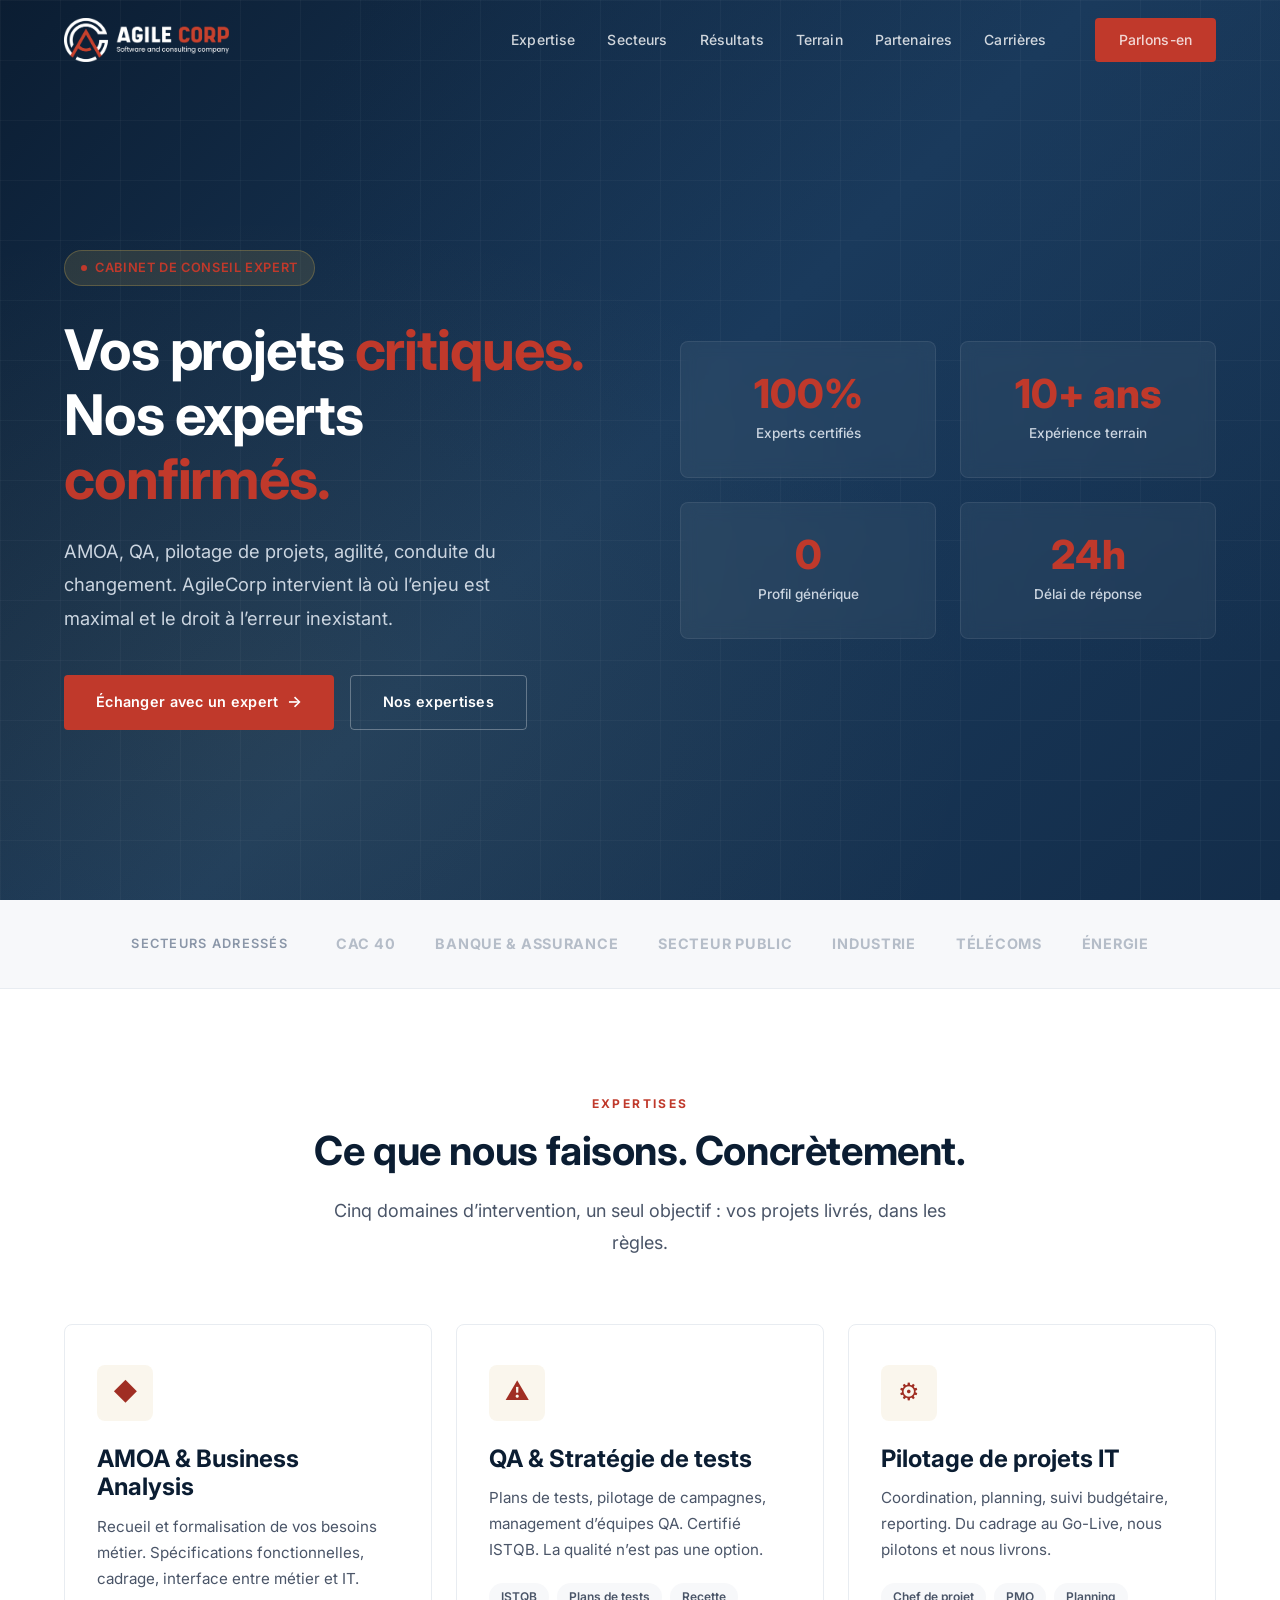
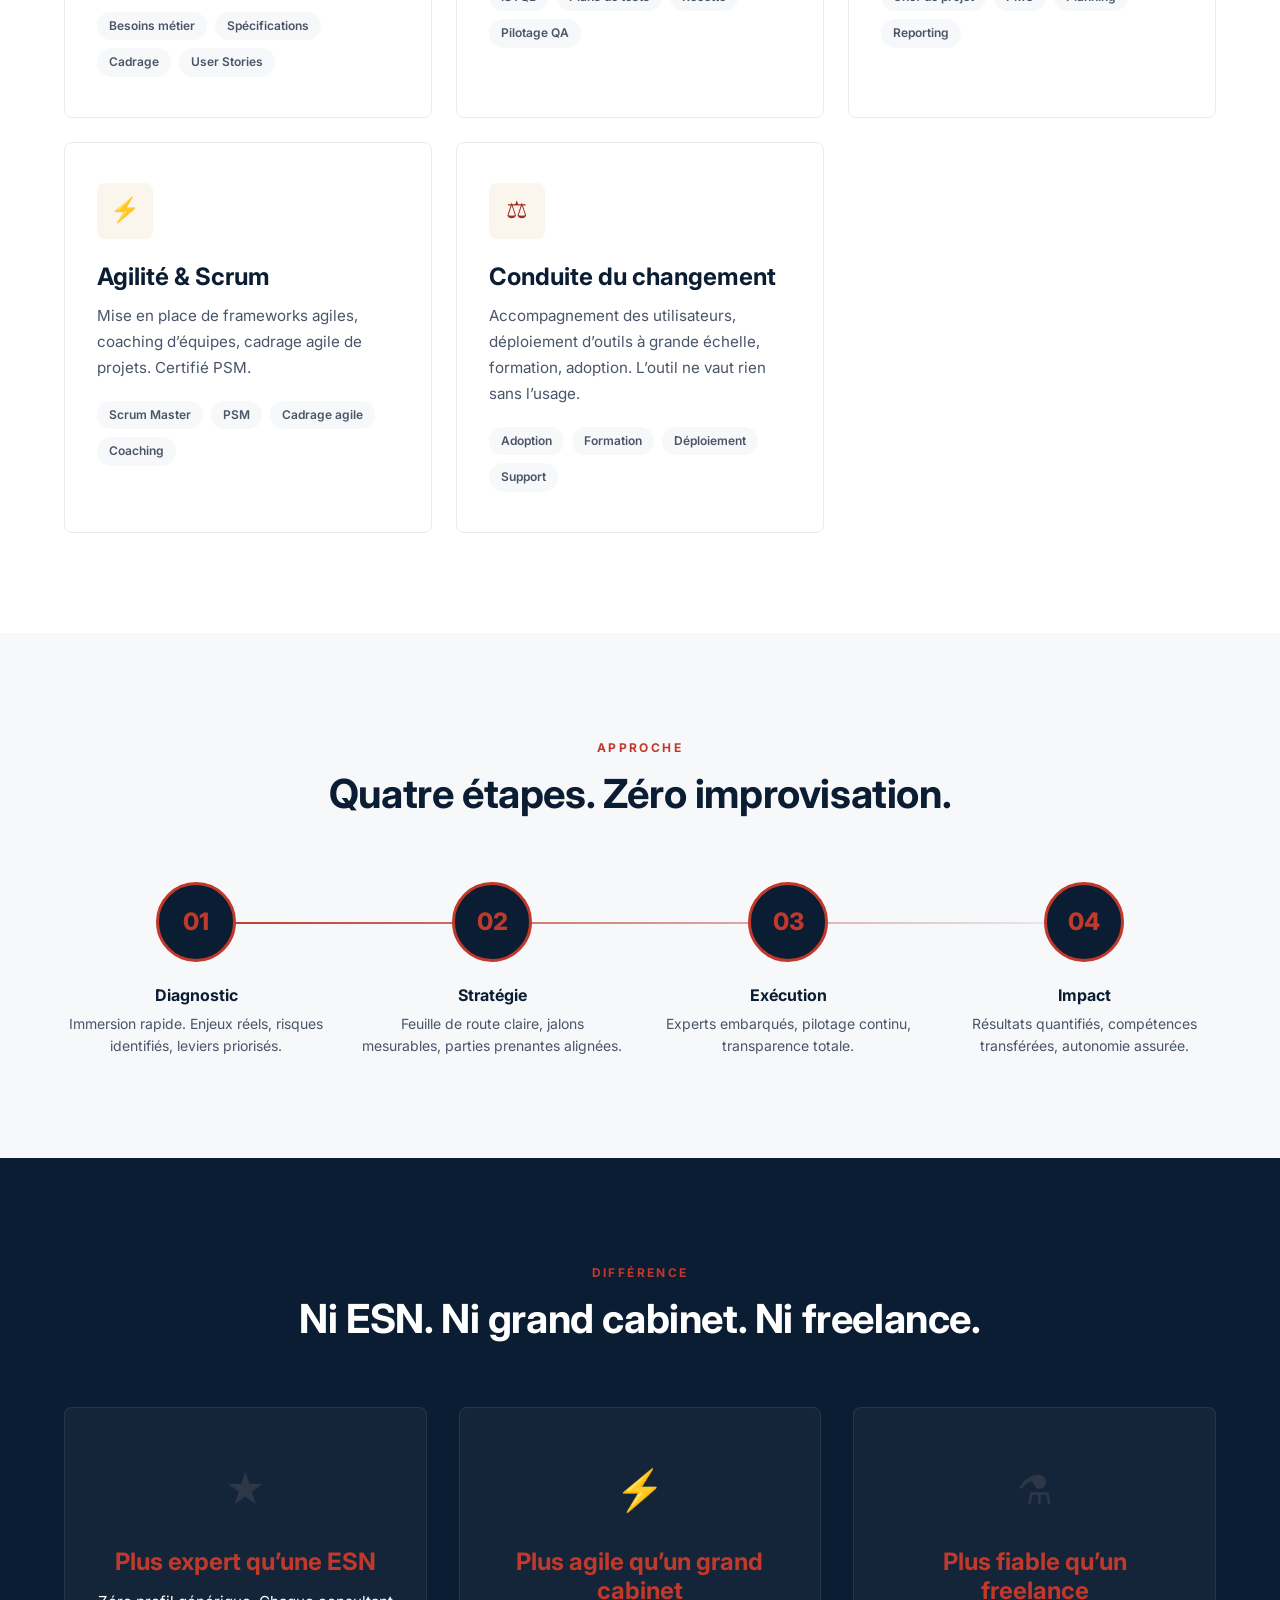
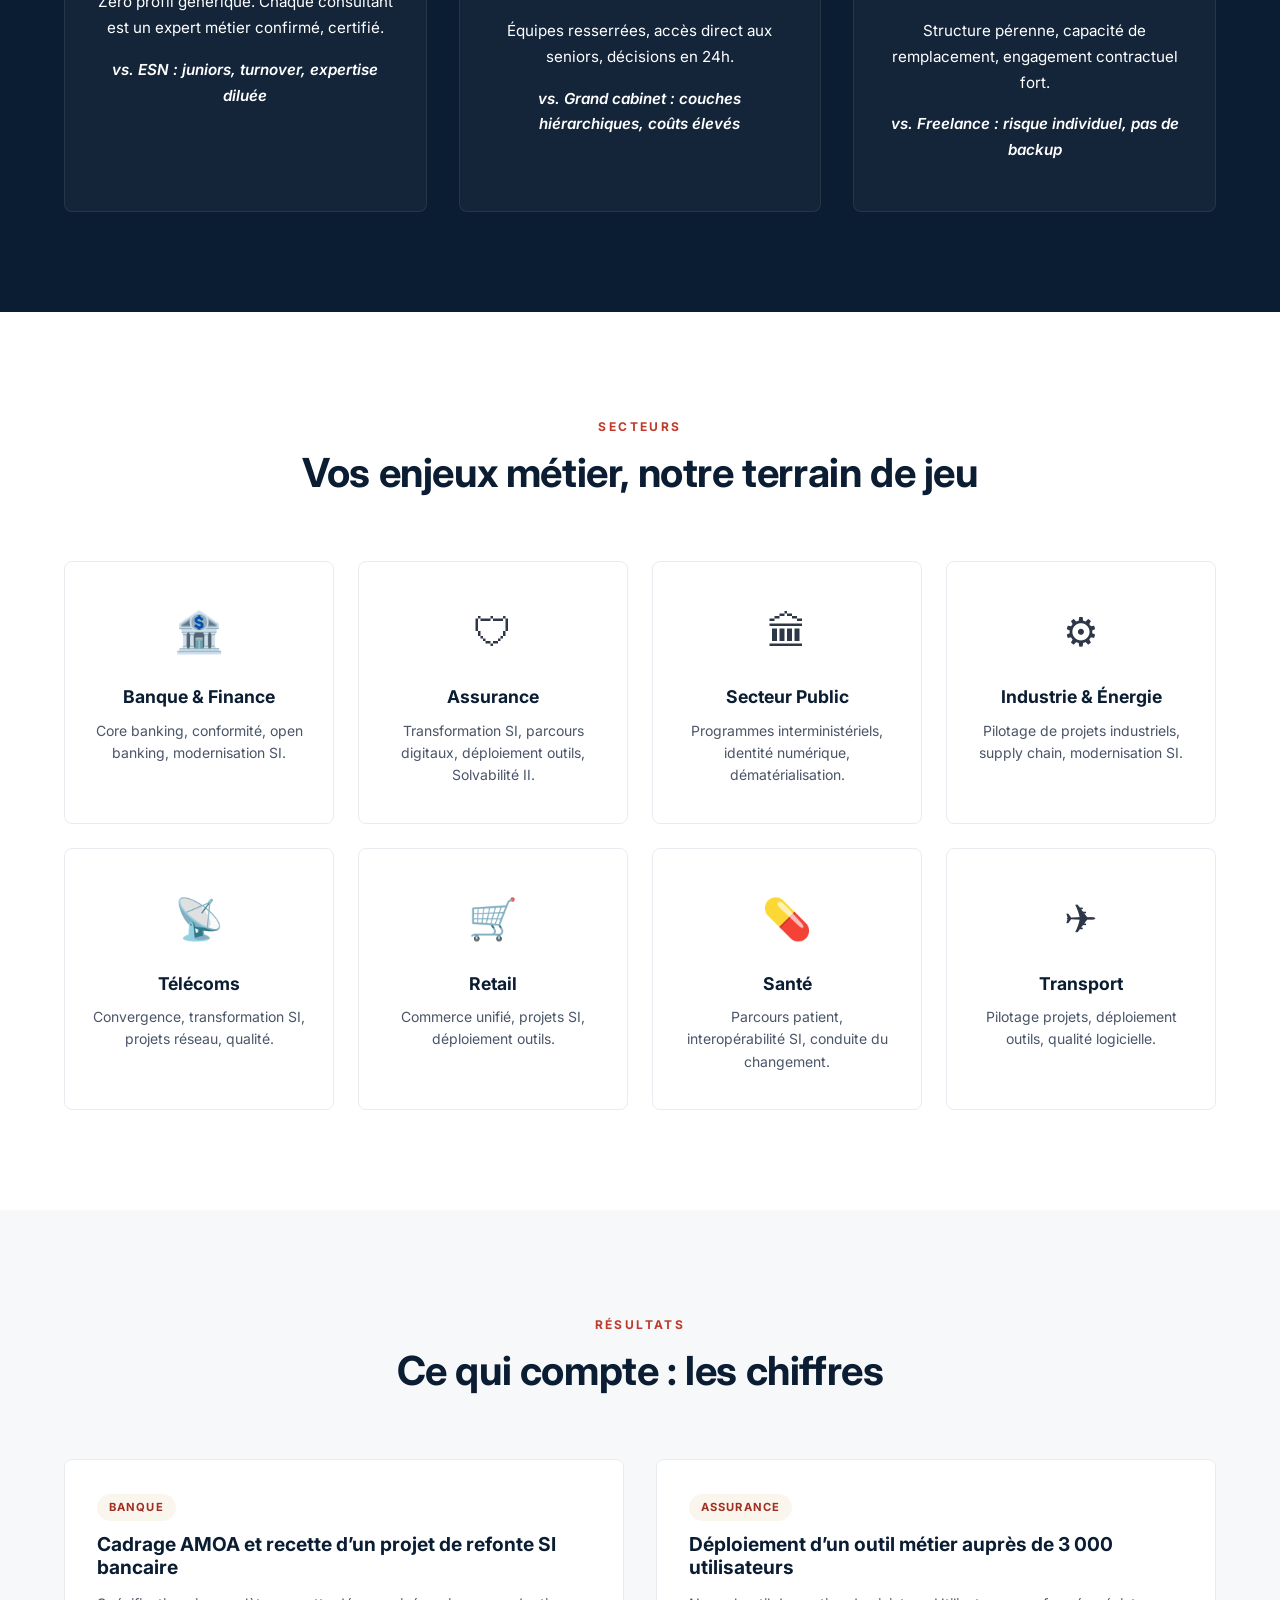
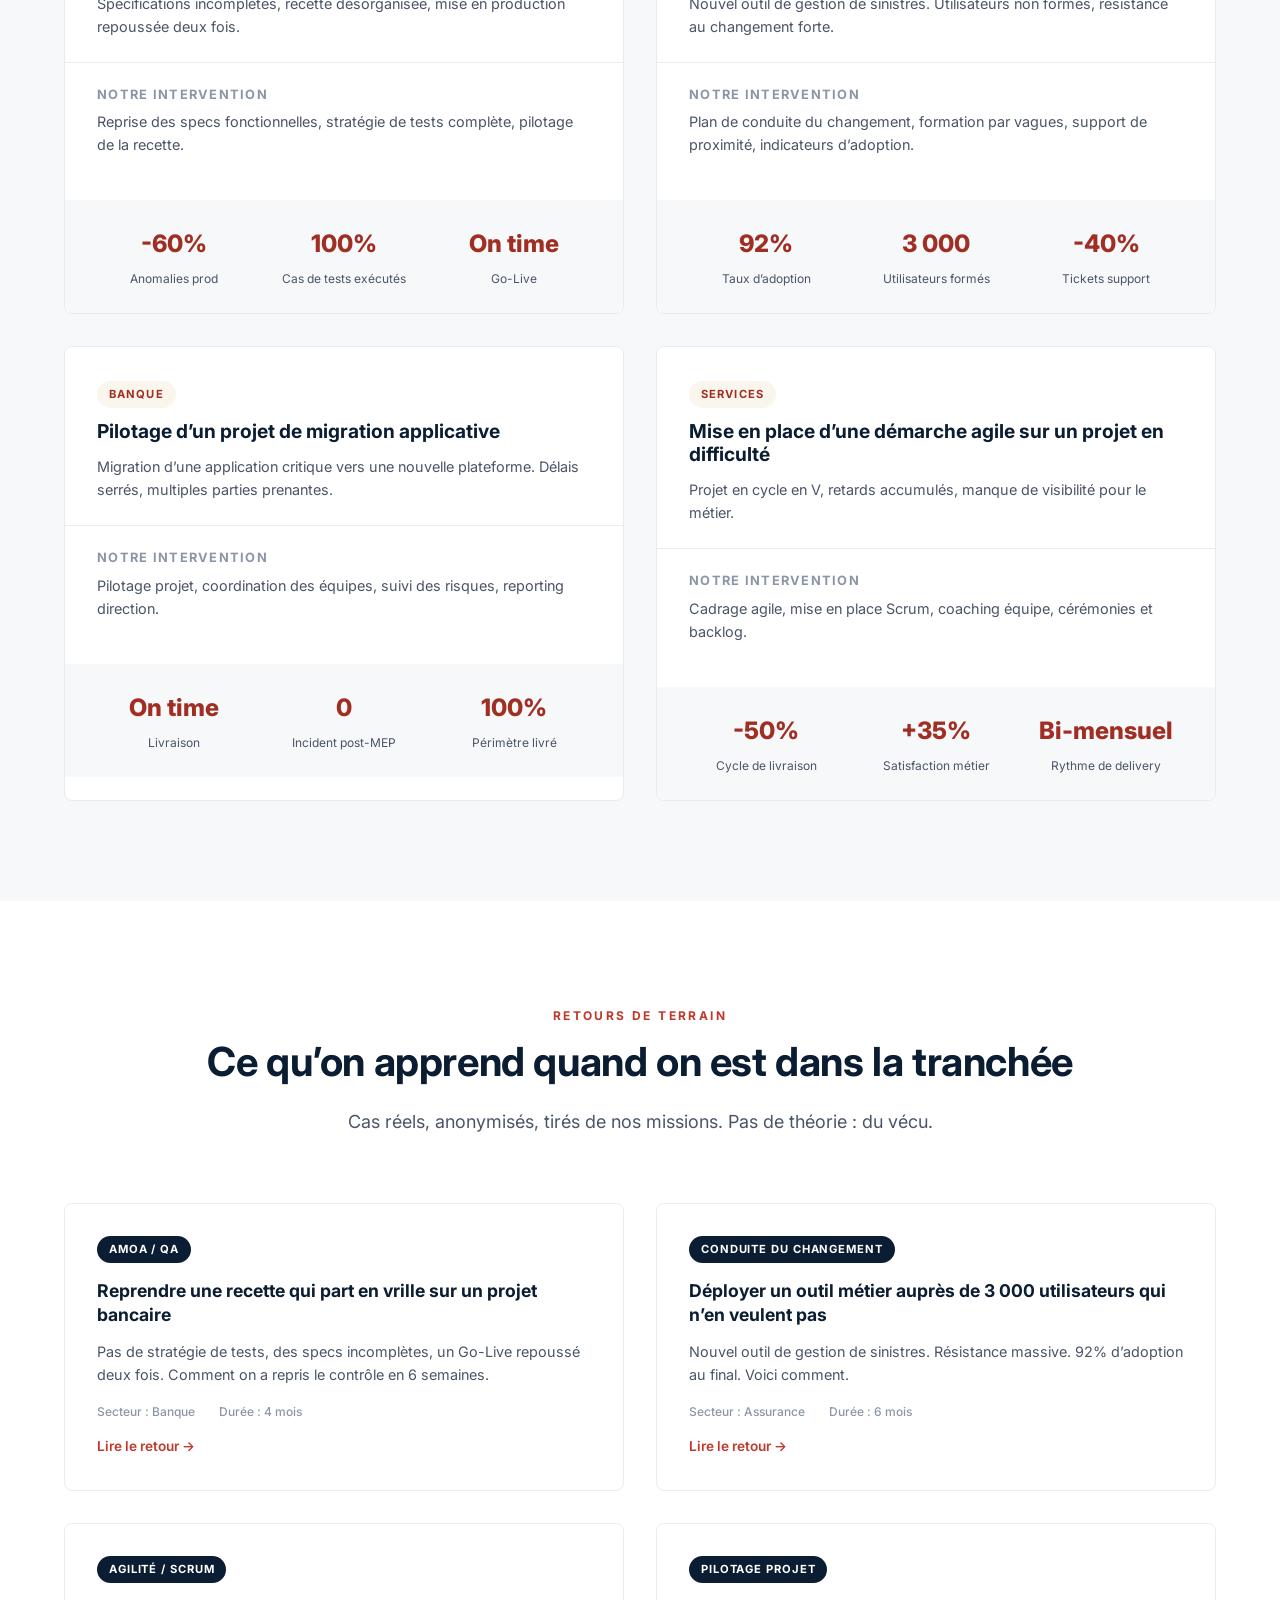
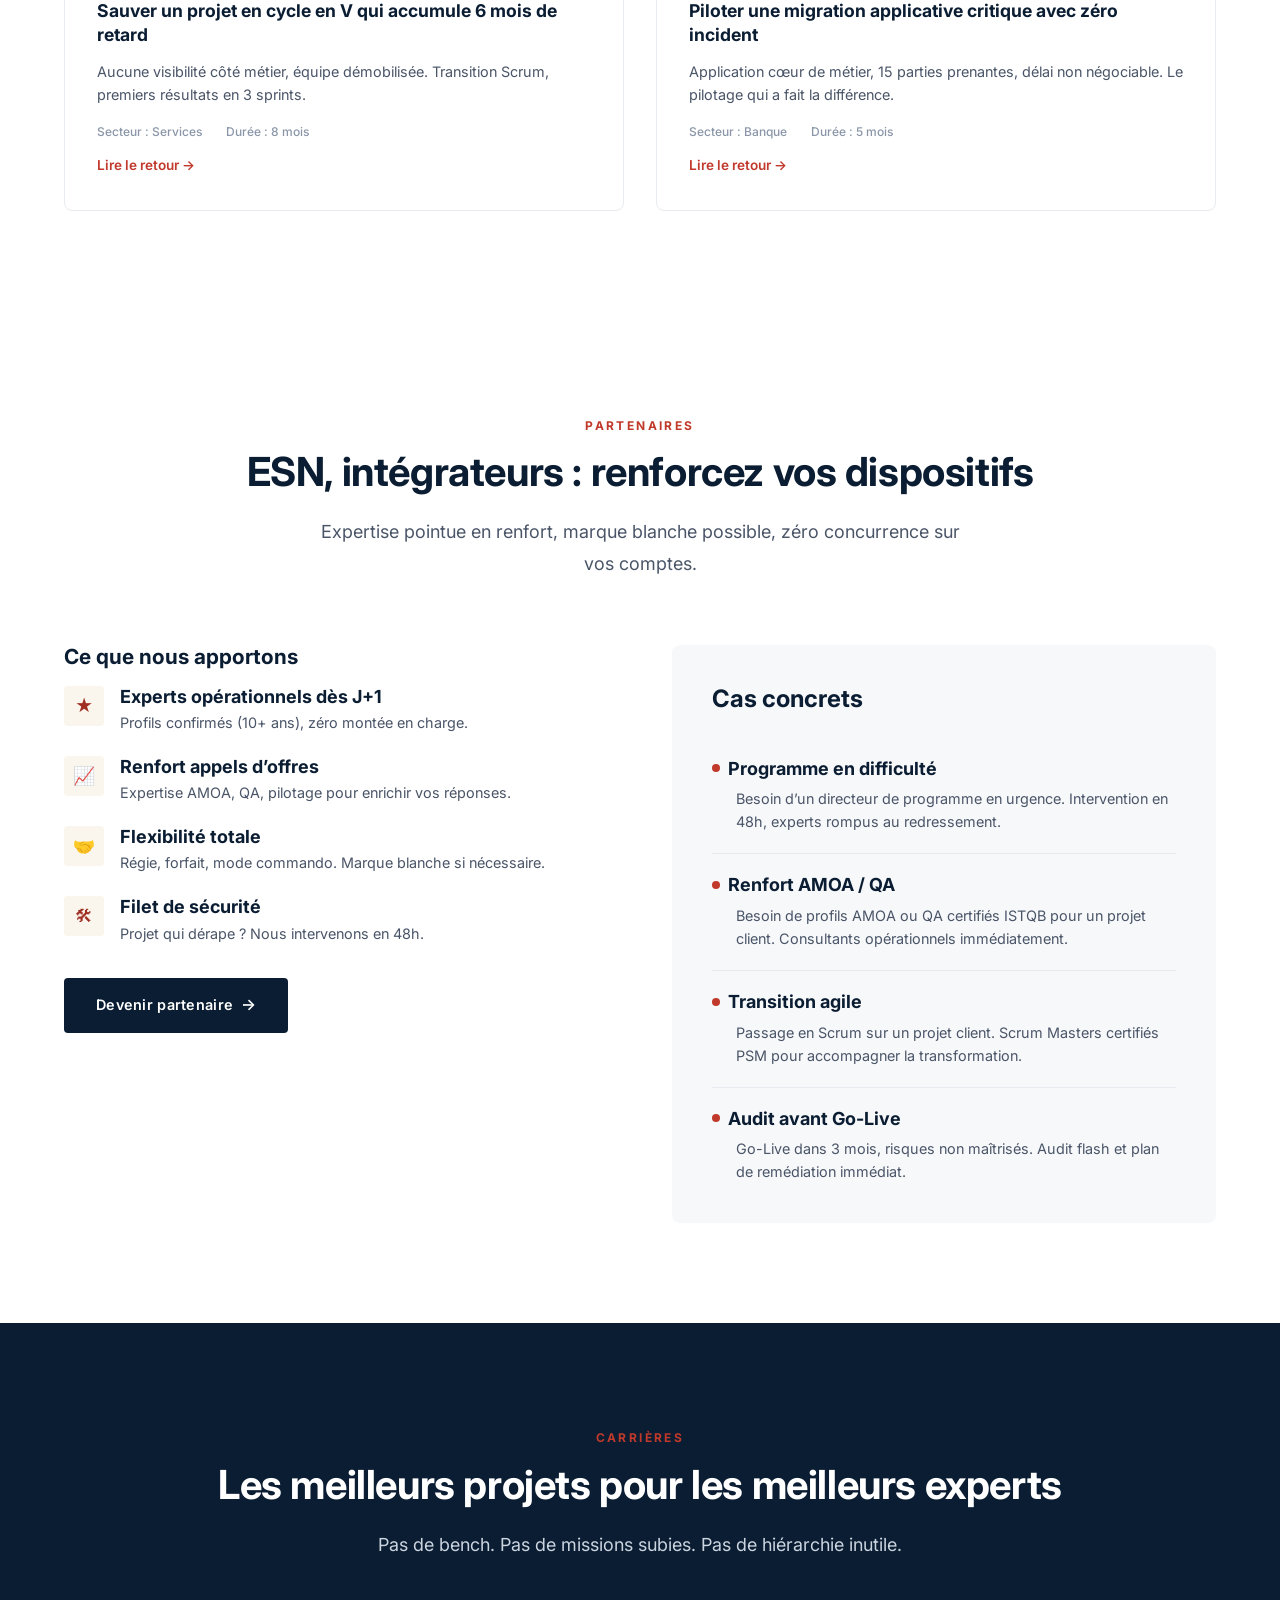
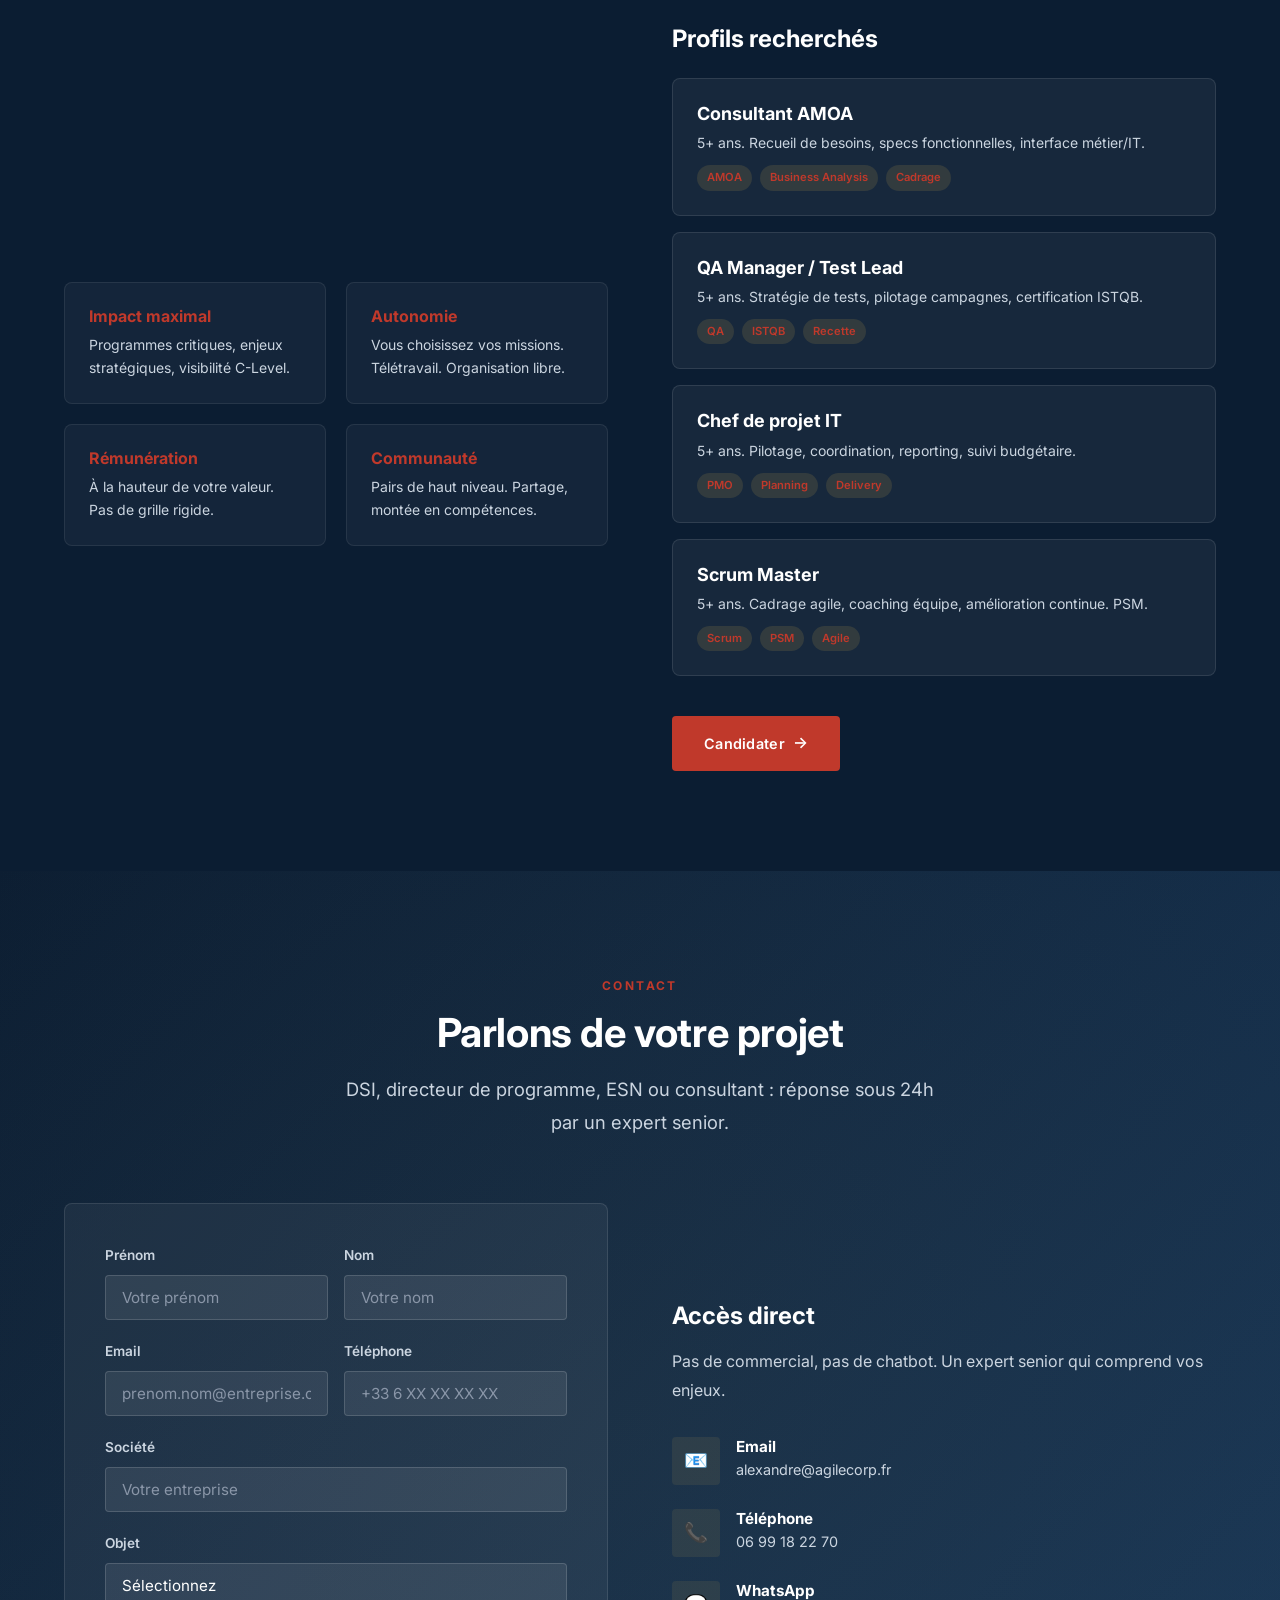
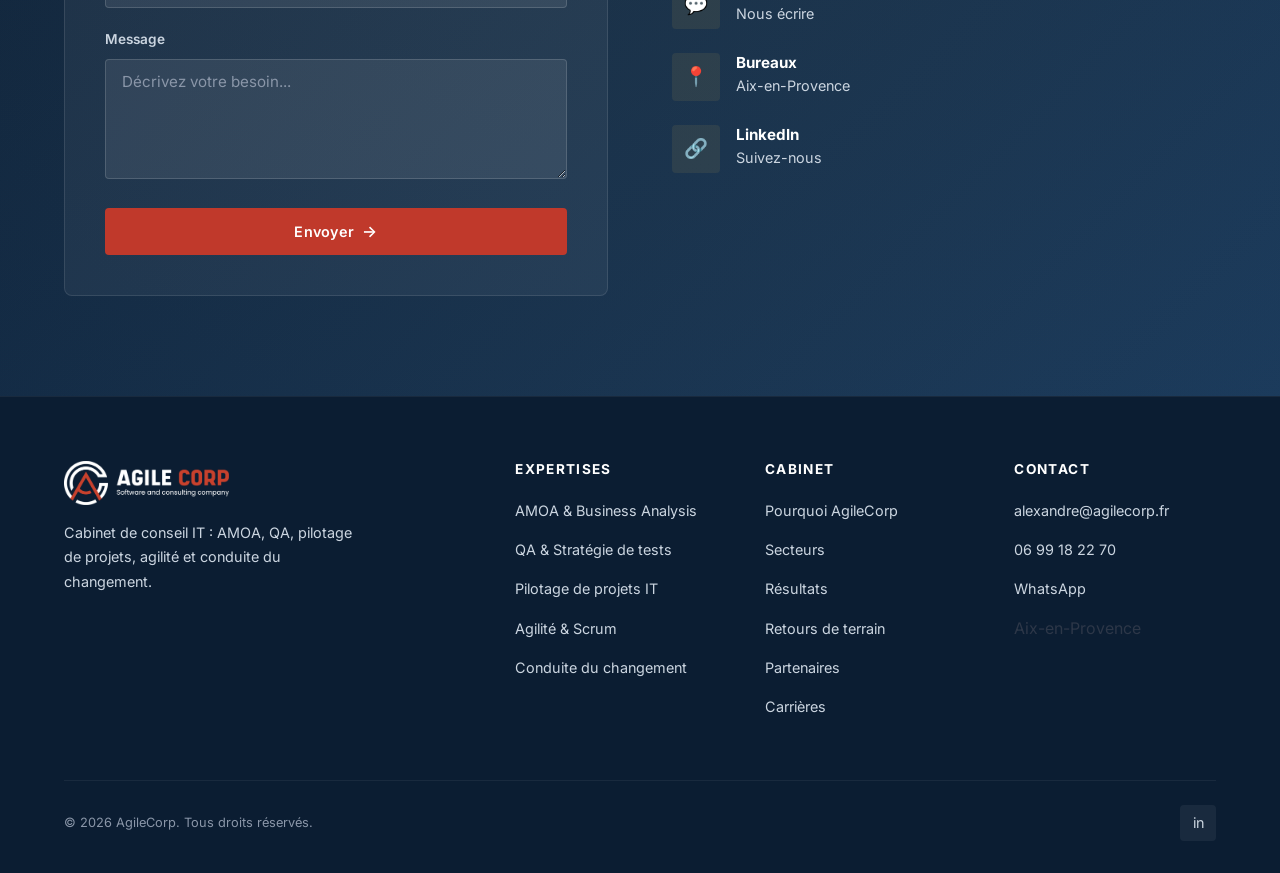
==== commit d64db5d6: "feat: add "Retours de terrain" section with 4 detailed anonymized case studies New section between R" ====
--- a/index.html
+++ b/index.html
@@ -30,6 +30,7 @@
         <a href="#expertise">Expertise</a>
         <a href="#secteurs">Secteurs</a>
         <a href="#cas">R&eacute;sultats</a>
+        <a href="#terrain">Terrain</a>
         <a href="#partenariats">Partenaires</a>
         <a href="#carrieres">Carri&egrave;res</a>
         <a href="#contact" class="btn btn-primary btn-sm nav-cta">Parlons-en</a>
@@ -397,6 +398,64 @@
             </div>
           </div>
         </div>
+
+      </div>
+    </div>
+  </section>
+
+  <!-- RETOURS DE TERRAIN -->
+  <section class="section" id="terrain">
+    <div class="container">
+      <div class="section-header fade-in">
+        <span class="section-label">Retours de terrain</span>
+        <h2 class="section-title">Ce qu&rsquo;on apprend quand on est dans la tranch&eacute;e</h2>
+        <p class="section-subtitle">Cas r&eacute;els, anonymis&eacute;s, tir&eacute;s de nos missions. Pas de th&eacute;orie : du v&eacute;cu.</p>
+      </div>
+      <div class="insights-grid stagger-children">
+
+        <a href="articles/recette-refonte-si-bancaire.html" class="insight-card fade-in">
+          <div class="insight-tag">AMOA / QA</div>
+          <h3>Reprendre une recette qui part en vrille sur un projet bancaire</h3>
+          <p>Pas de strat&eacute;gie de tests, des specs incompl&egrave;tes, un Go-Live repouss&eacute; deux fois. Comment on a repris le contr&ocirc;le en 6 semaines.</p>
+          <div class="insight-meta">
+            <span>Secteur : Banque</span>
+            <span>Dur&eacute;e : 4 mois</span>
+          </div>
+          <span class="insight-link">Lire le retour &rarr;</span>
+        </a>
+
+        <a href="articles/deploiement-3000-utilisateurs.html" class="insight-card fade-in">
+          <div class="insight-tag">Conduite du changement</div>
+          <h3>D&eacute;ployer un outil m&eacute;tier aupr&egrave;s de 3&nbsp;000 utilisateurs qui n&rsquo;en veulent pas</h3>
+          <p>Nouvel outil de gestion de sinistres. R&eacute;sistance massive. 92% d&rsquo;adoption au final. Voici comment.</p>
+          <div class="insight-meta">
+            <span>Secteur : Assurance</span>
+            <span>Dur&eacute;e : 6 mois</span>
+          </div>
+          <span class="insight-link">Lire le retour &rarr;</span>
+        </a>
+
+        <a href="articles/sauver-projet-agile.html" class="insight-card fade-in">
+          <div class="insight-tag">Agilit&eacute; / Scrum</div>
+          <h3>Sauver un projet en cycle en V qui accumule 6 mois de retard</h3>
+          <p>Aucune visibilit&eacute; c&ocirc;t&eacute; m&eacute;tier, &eacute;quipe d&eacute;mobilis&eacute;e. Transition Scrum, premiers r&eacute;sultats en 3 sprints.</p>
+          <div class="insight-meta">
+            <span>Secteur : Services</span>
+            <span>Dur&eacute;e : 8 mois</span>
+          </div>
+          <span class="insight-link">Lire le retour &rarr;</span>
+        </a>
+
+        <a href="articles/migration-applicative-critique.html" class="insight-card fade-in">
+          <div class="insight-tag">Pilotage projet</div>
+          <h3>Piloter une migration applicative critique avec z&eacute;ro incident</h3>
+          <p>Application cœur de m&eacute;tier, 15 parties prenantes, d&eacute;lai non n&eacute;gociable. Le pilotage qui a fait la diff&eacute;rence.</p>
+          <div class="insight-meta">
+            <span>Secteur : Banque</span>
+            <span>Dur&eacute;e : 5 mois</span>
+          </div>
+          <span class="insight-link">Lire le retour &rarr;</span>
+        </a>
 
       </div>
     </div>
@@ -660,6 +719,7 @@
             <li><a href="#difference">Pourquoi AgileCorp</a></li>
             <li><a href="#secteurs">Secteurs</a></li>
             <li><a href="#cas">R&eacute;sultats</a></li>
+            <li><a href="#terrain">Retours de terrain</a></li>
             <li><a href="#partenariats">Partenaires</a></li>
             <li><a href="#carrieres">Carri&egrave;res</a></li>
           </ul>
--- a/css/style.css
+++ b/css/style.css
@@ -749,6 +749,84 @@
 }
 
 /* ============================================
+   RETOURS DE TERRAIN (INSIGHTS)
+   ============================================ */
+.insights-grid {
+  display: grid;
+  grid-template-columns: repeat(2, 1fr);
+  gap: 32px;
+}
+
+.insight-card {
+  display: flex;
+  flex-direction: column;
+  background: var(--color-white);
+  border: 1px solid var(--color-light-gray);
+  border-radius: var(--radius-md);
+  padding: 32px;
+  text-decoration: none;
+  color: inherit;
+  transition: var(--transition);
+  position: relative;
+}
+
+.insight-card:hover {
+  box-shadow: var(--shadow-lg);
+  border-color: var(--color-accent);
+  transform: translateY(-4px);
+}
+
+.insight-tag {
+  display: inline-block;
+  background: var(--color-primary);
+  color: var(--color-white);
+  font-size: 0.7rem;
+  font-weight: 700;
+  text-transform: uppercase;
+  letter-spacing: 0.08em;
+  padding: 4px 12px;
+  border-radius: 20px;
+  margin-bottom: 16px;
+  align-self: flex-start;
+}
+
+.insight-card h3 {
+  font-size: 1.1rem;
+  font-weight: 700;
+  line-height: 1.4;
+  margin-bottom: 12px;
+  color: var(--color-primary);
+}
+
+.insight-card p {
+  font-size: 0.9rem;
+  color: var(--color-dark-gray);
+  line-height: 1.6;
+  margin-bottom: 16px;
+  flex: 1;
+}
+
+.insight-meta {
+  display: flex;
+  gap: 24px;
+  font-size: 0.75rem;
+  color: var(--color-mid-gray);
+  font-weight: 500;
+  margin-bottom: 12px;
+}
+
+.insight-link {
+  font-size: 0.85rem;
+  font-weight: 600;
+  color: var(--color-accent);
+  transition: var(--transition);
+}
+
+.insight-card:hover .insight-link {
+  color: var(--color-accent-dark);
+}
+
+/* ============================================
    METHODOLOGY
    ============================================ */
 .method-steps {
@@ -1299,6 +1377,7 @@
   .method-steps::before { display: none; }
   .diff-grid { grid-template-columns: repeat(2, 1fr); }
   .footer-grid { grid-template-columns: repeat(2, 1fr); }
+  .insights-grid { grid-template-columns: repeat(2, 1fr); }
 }
 
 @media (max-width: 768px) {
@@ -1328,6 +1407,7 @@
   .cases-grid { grid-template-columns: 1fr; }
   .sectors-grid { grid-template-columns: repeat(2, 1fr); }
   .diff-grid { grid-template-columns: 1fr; }
+  .insights-grid { grid-template-columns: 1fr; }
   .partner-content { grid-template-columns: 1fr; }
   .careers-content { grid-template-columns: 1fr; }
   .contact-grid { grid-template-columns: 1fr; }
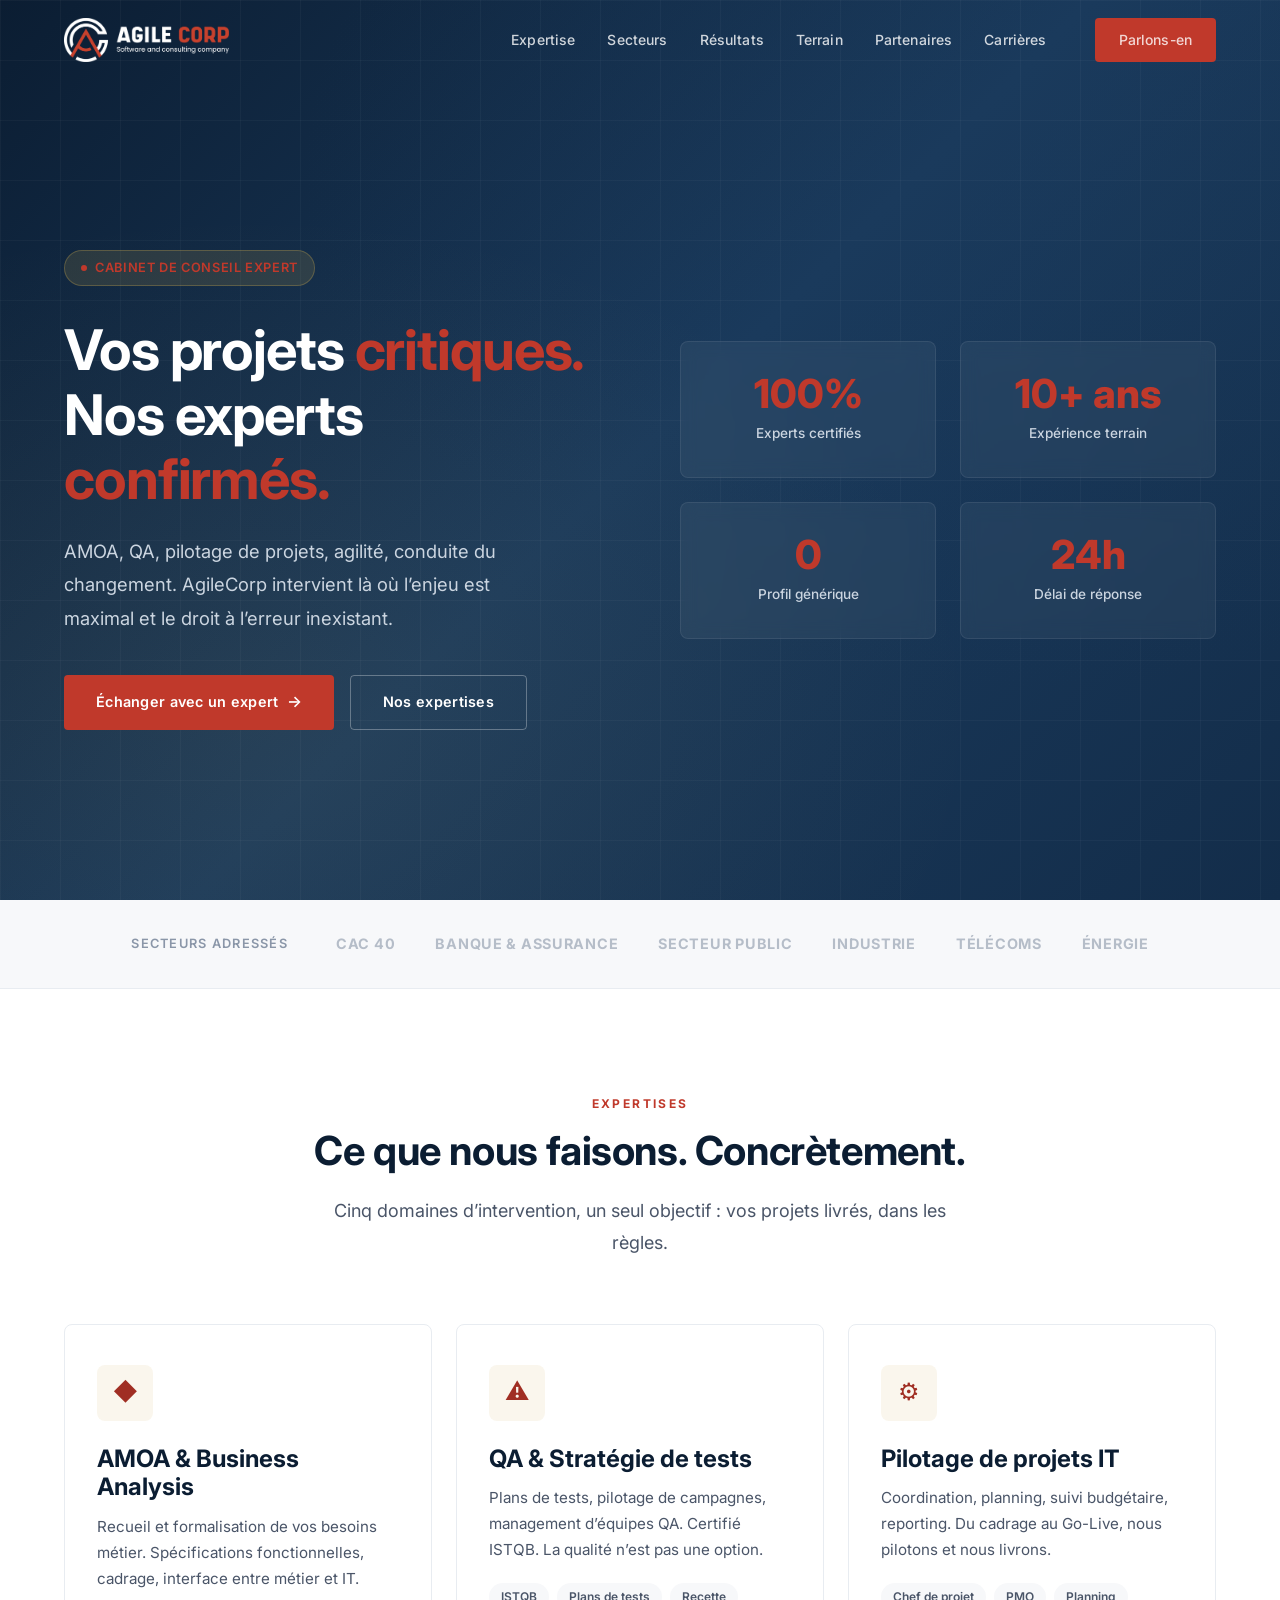
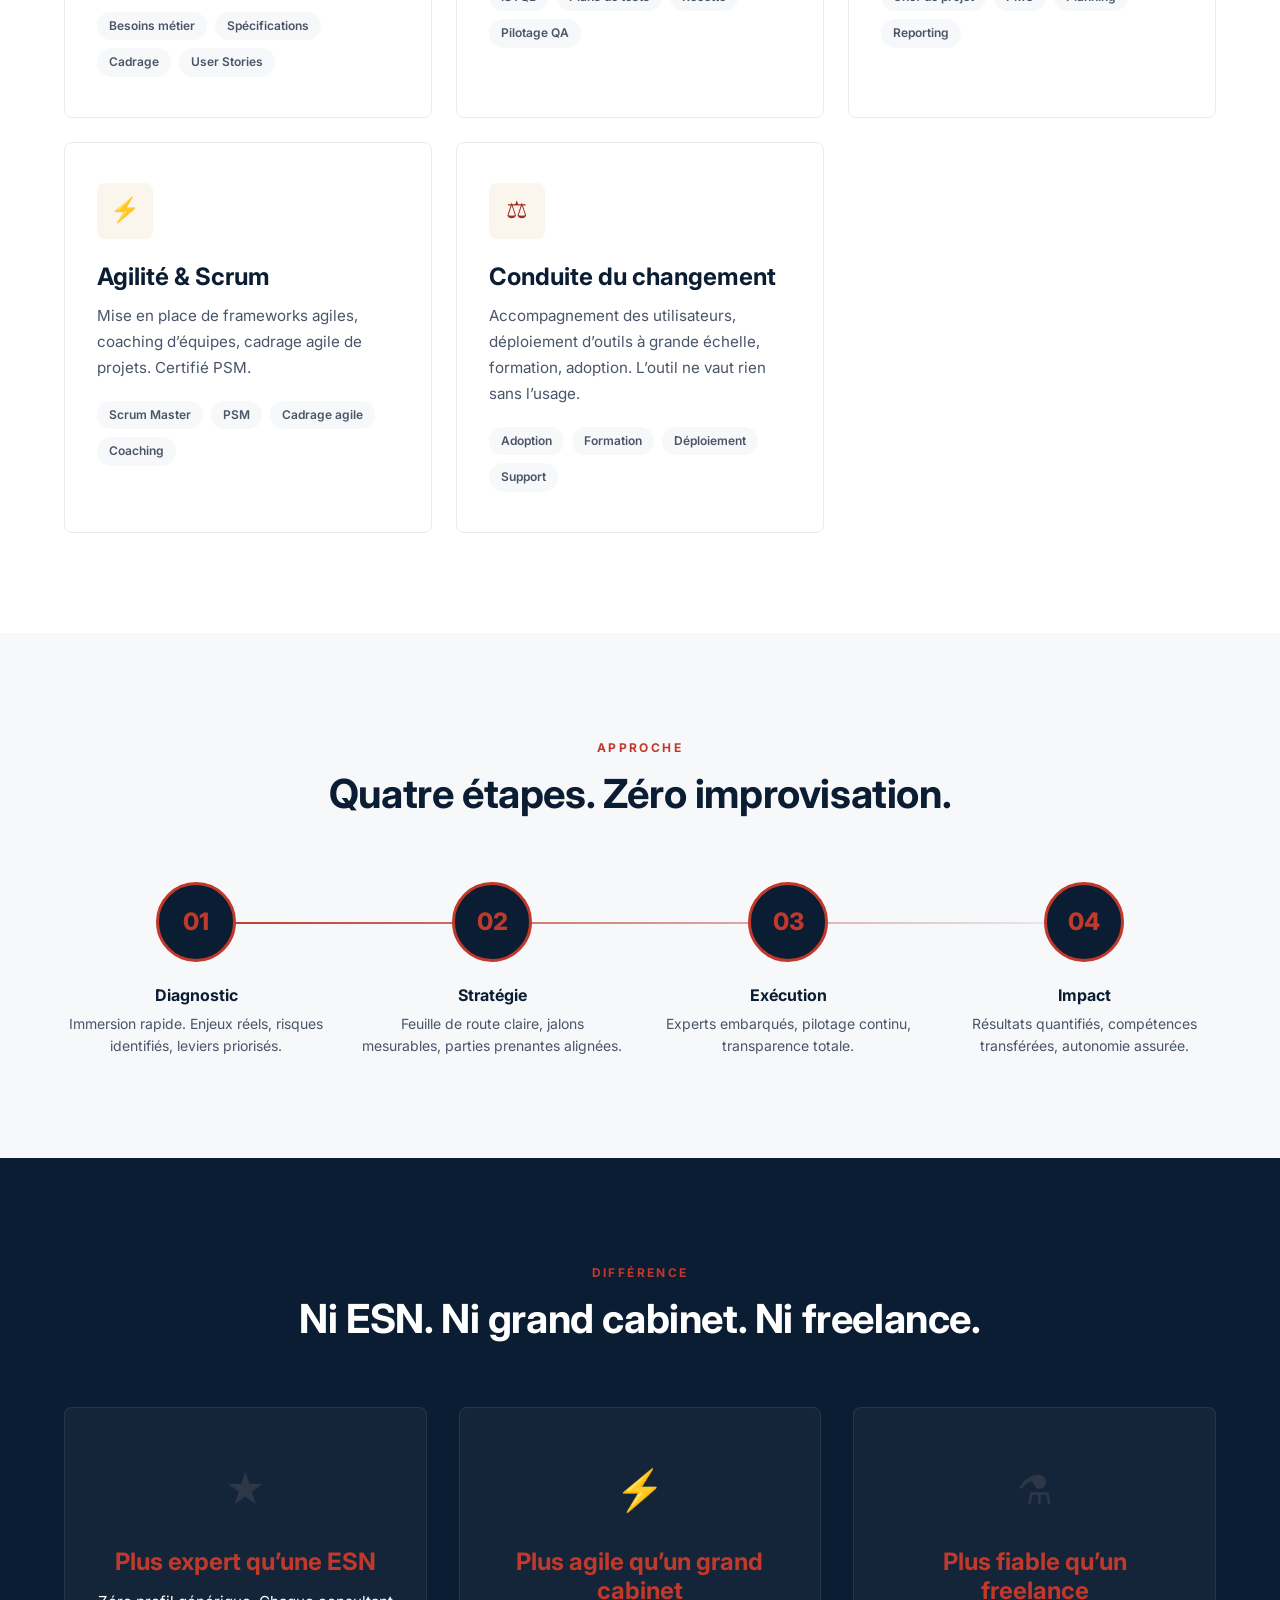
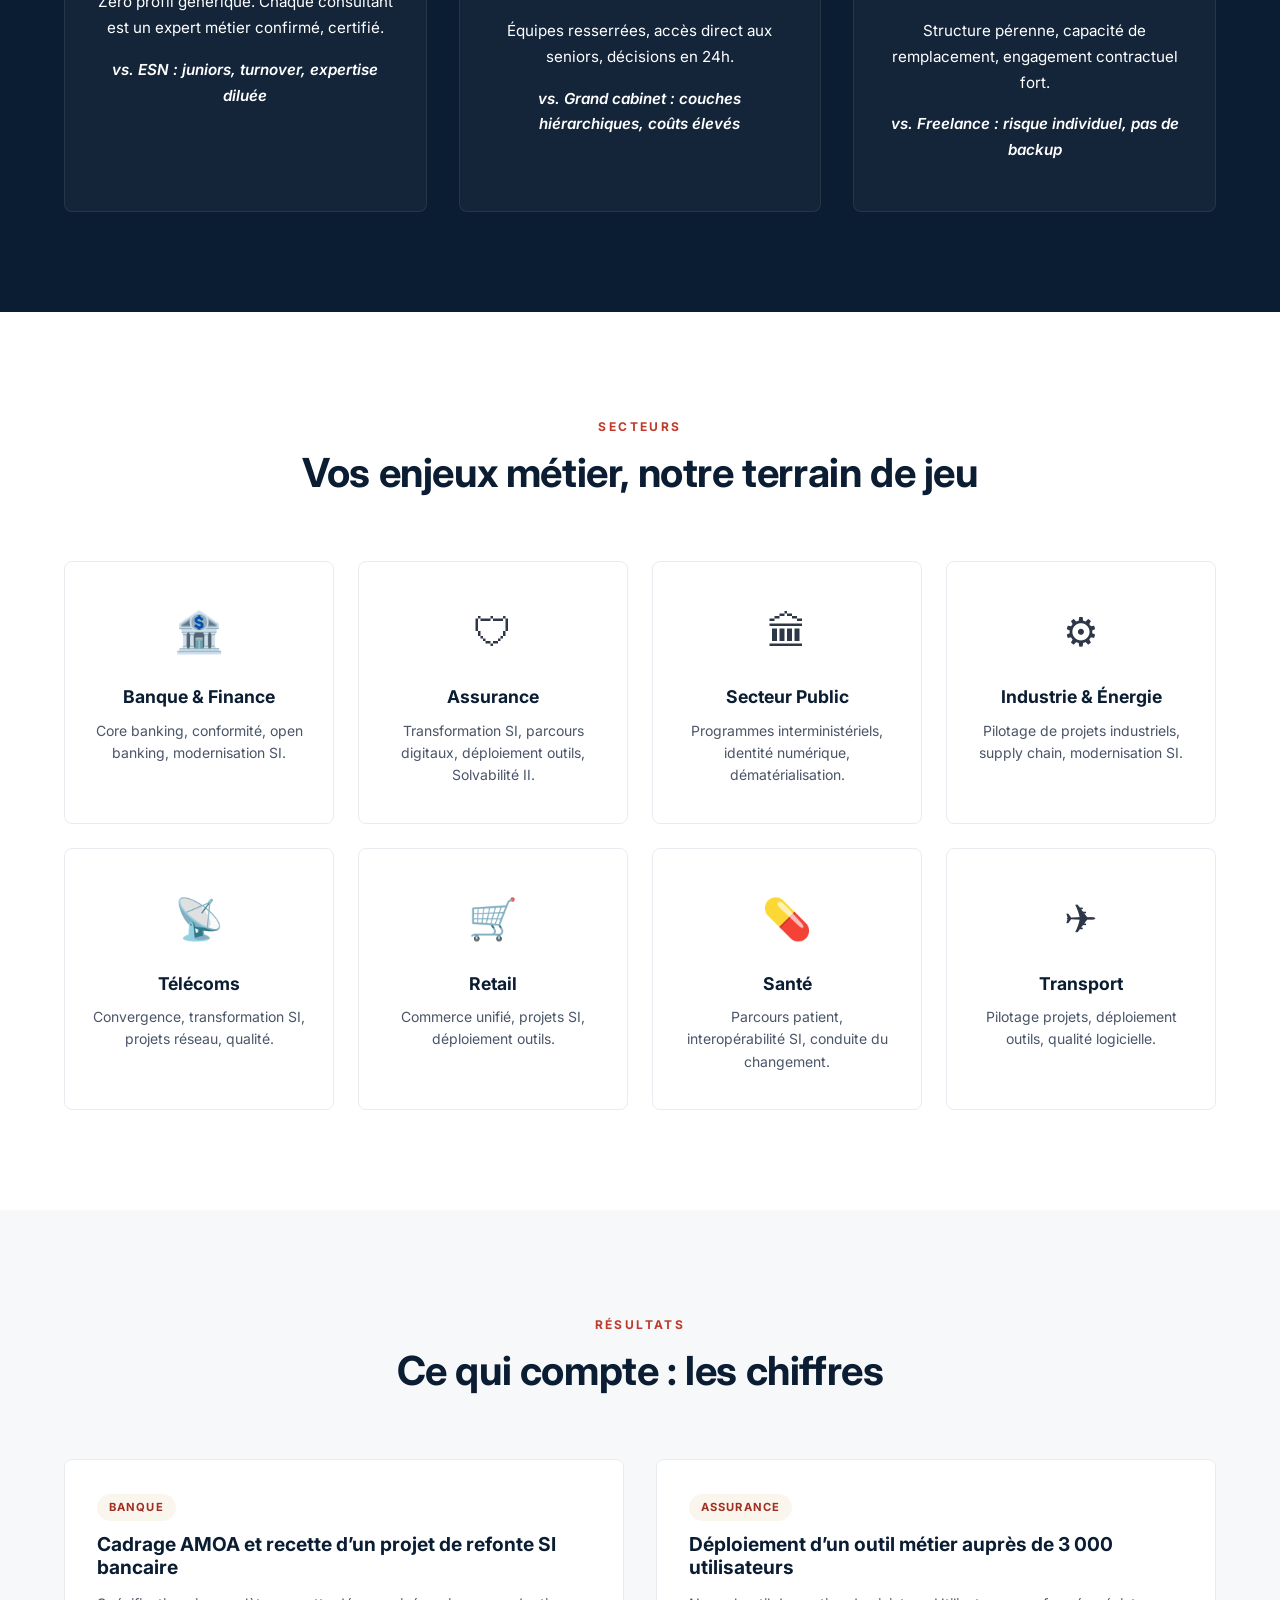
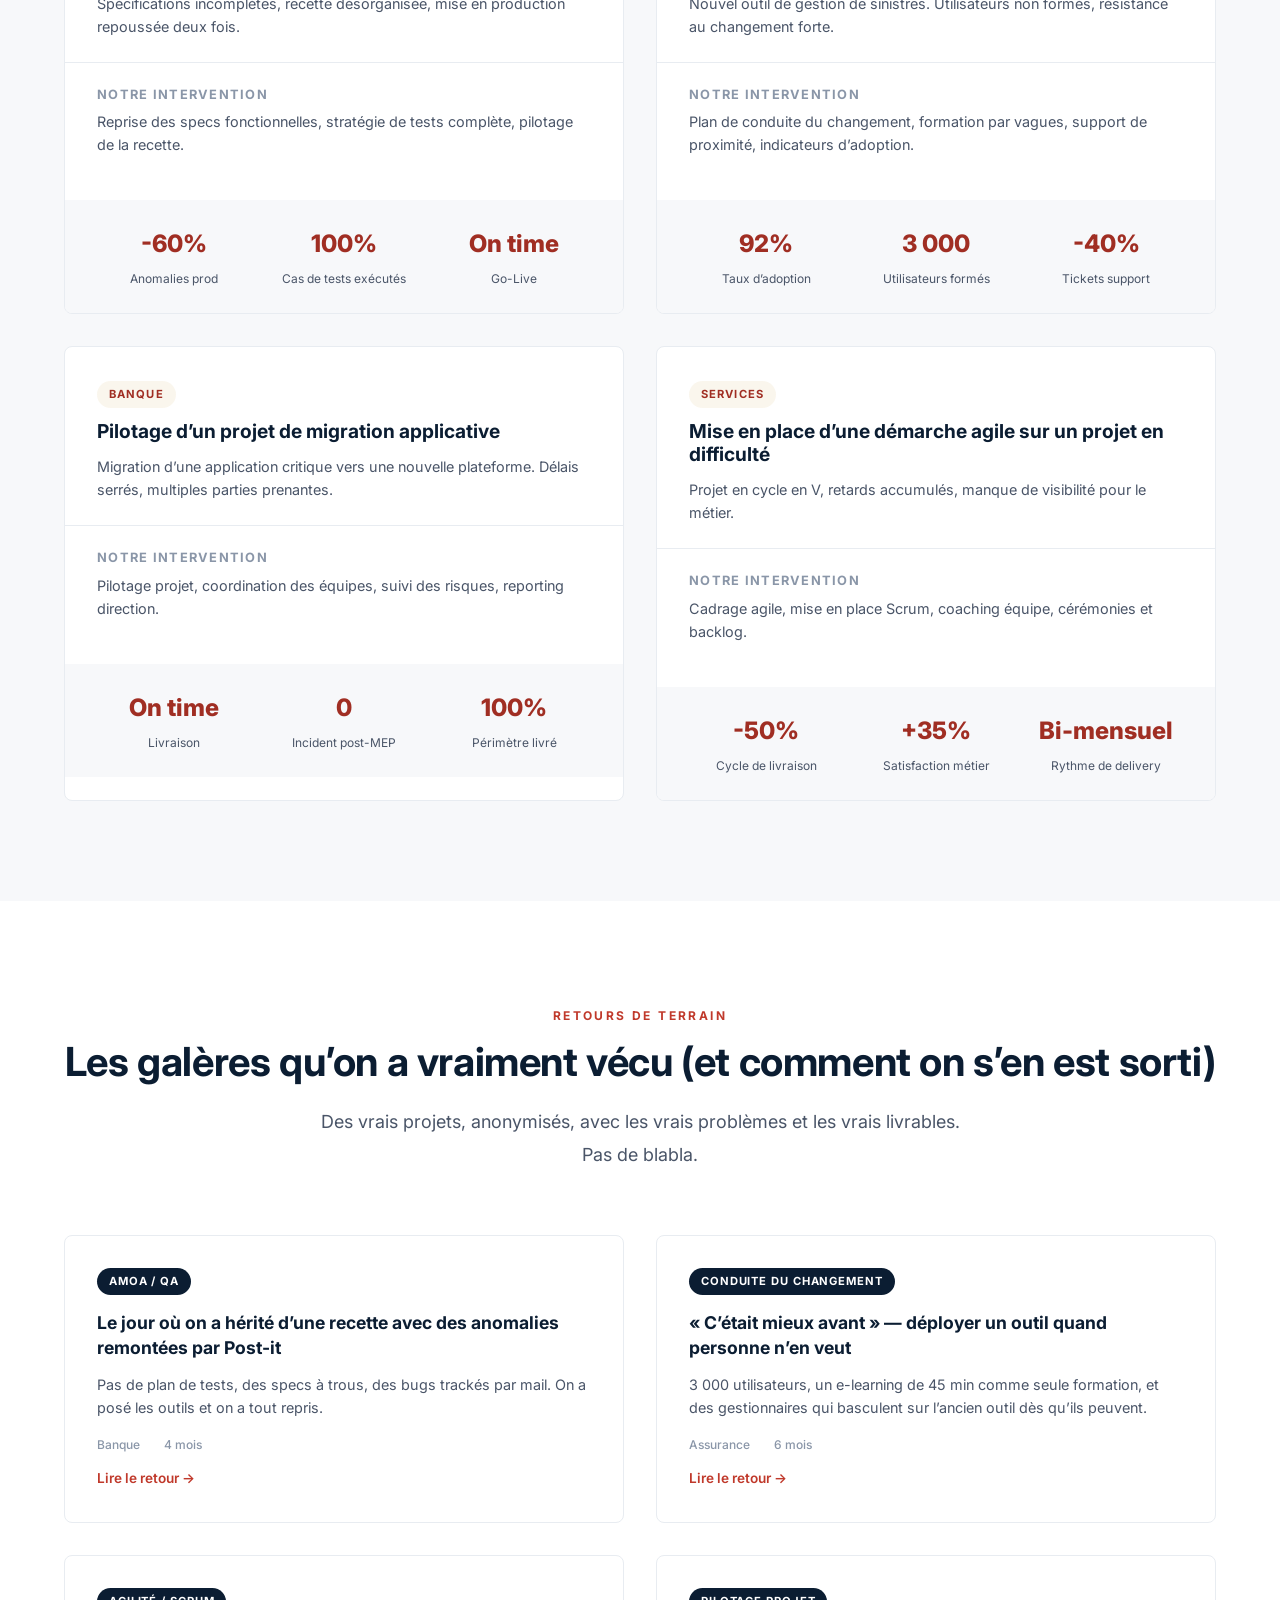
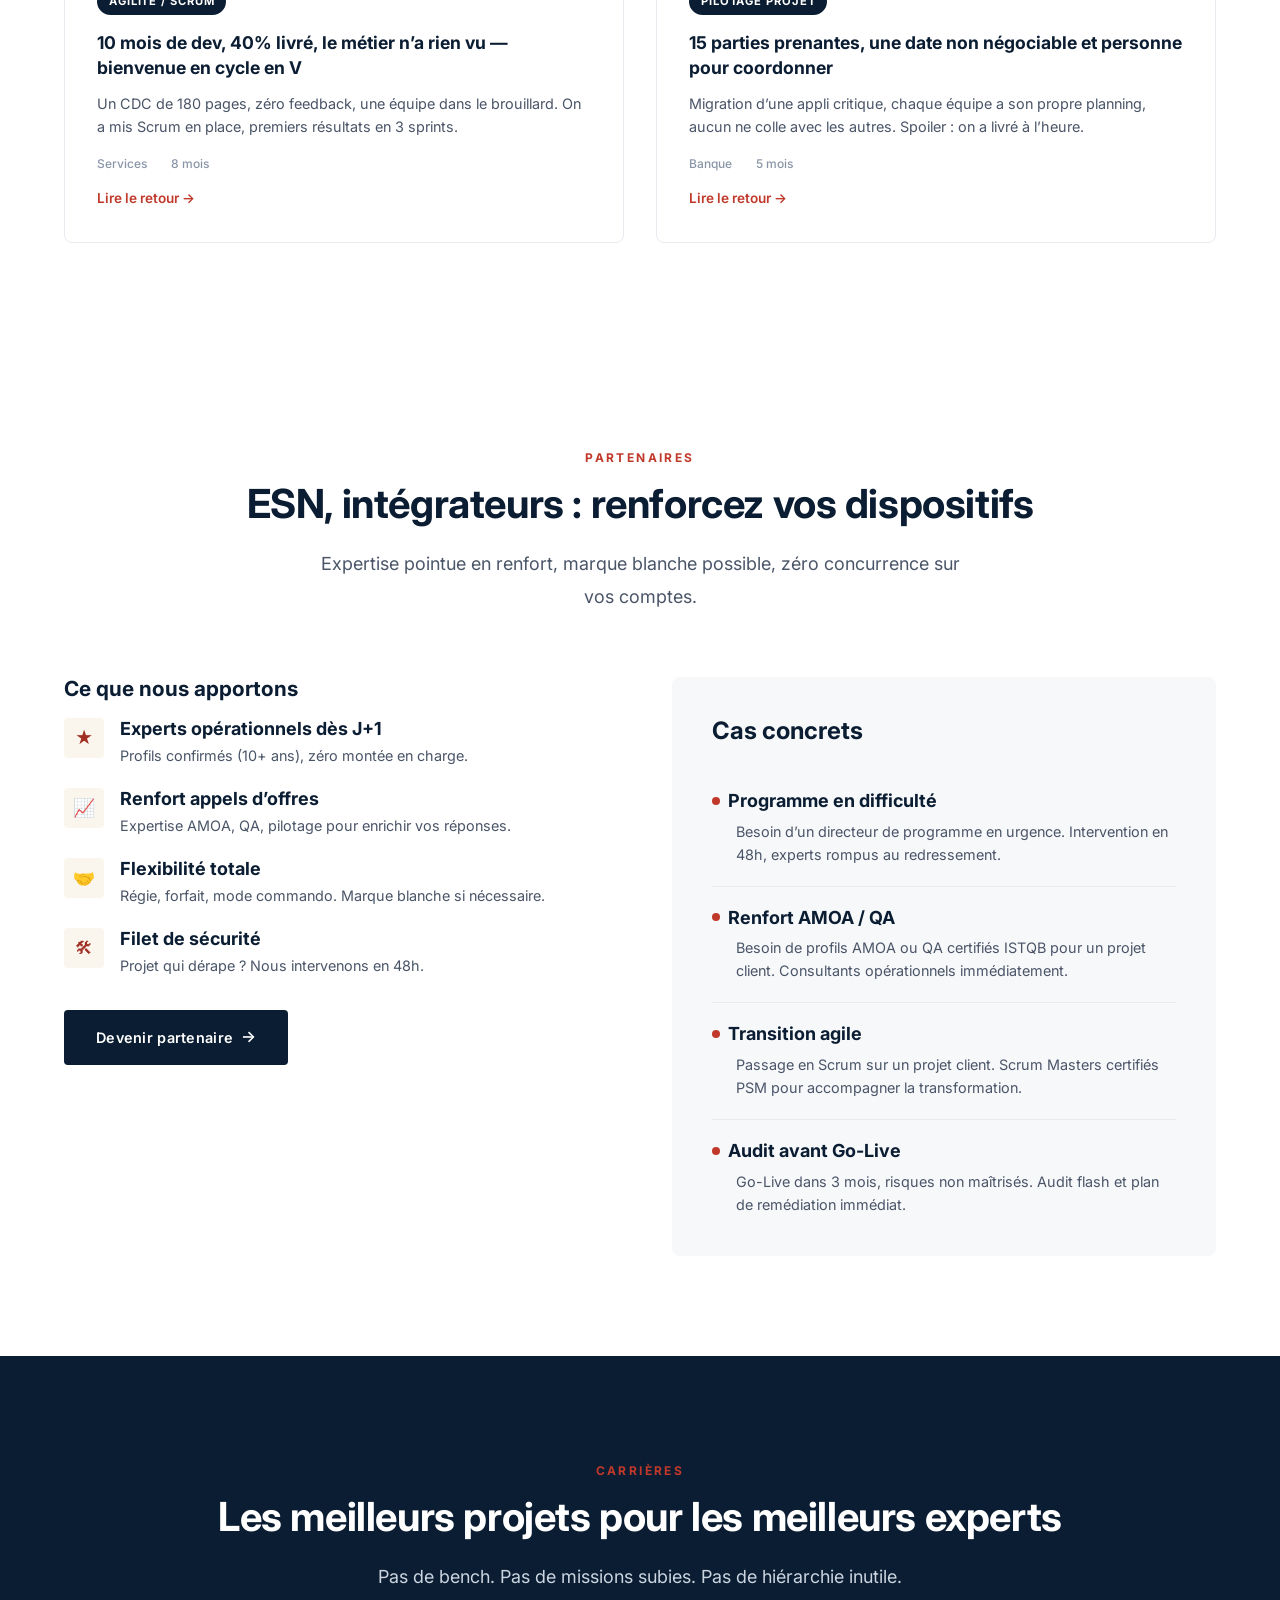
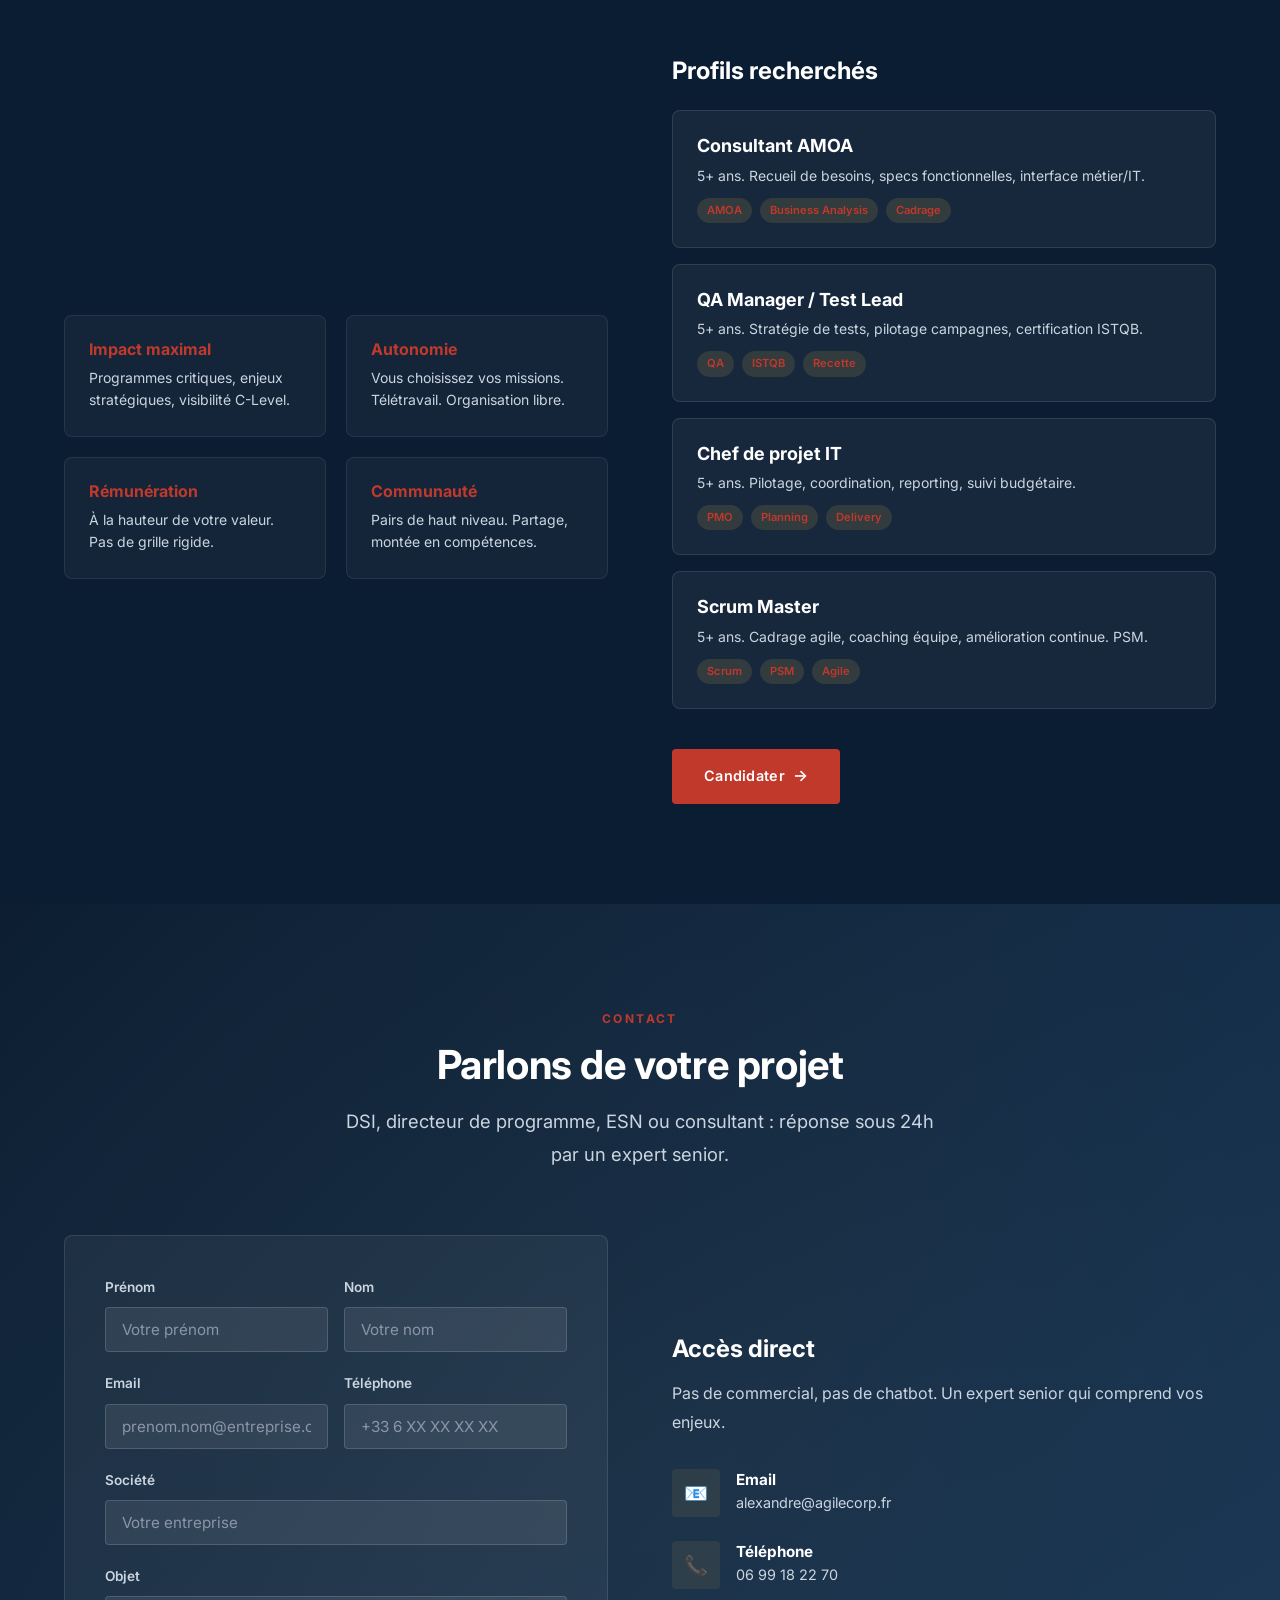
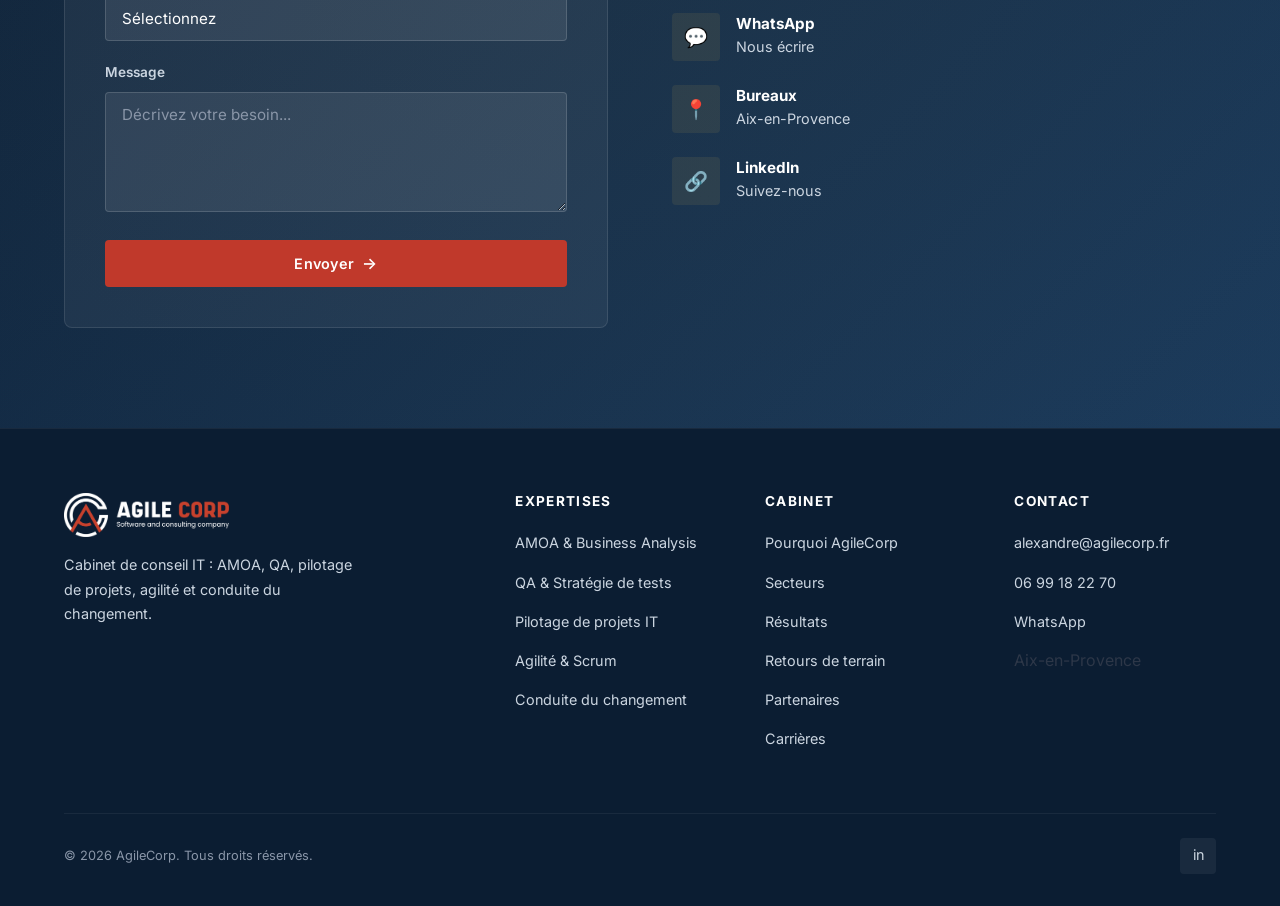
==== commit 0246fc2d: "refactor: rewrite articles with casual tone, add deliverable mockups Rewrote all 4 terrain articles:" ====
--- a/index.html
+++ b/index.html
@@ -408,51 +408,51 @@
     <div class="container">
       <div class="section-header fade-in">
         <span class="section-label">Retours de terrain</span>
-        <h2 class="section-title">Ce qu&rsquo;on apprend quand on est dans la tranch&eacute;e</h2>
-        <p class="section-subtitle">Cas r&eacute;els, anonymis&eacute;s, tir&eacute;s de nos missions. Pas de th&eacute;orie : du v&eacute;cu.</p>
+        <h2 class="section-title">Les galères qu&rsquo;on a vraiment vécu (et comment on s&rsquo;en est sorti)</h2>
+        <p class="section-subtitle">Des vrais projets, anonymisés, avec les vrais problèmes et les vrais livrables. Pas de blabla.</p>
       </div>
       <div class="insights-grid stagger-children">
 
         <a href="articles/recette-refonte-si-bancaire.html" class="insight-card fade-in">
           <div class="insight-tag">AMOA / QA</div>
-          <h3>Reprendre une recette qui part en vrille sur un projet bancaire</h3>
-          <p>Pas de strat&eacute;gie de tests, des specs incompl&egrave;tes, un Go-Live repouss&eacute; deux fois. Comment on a repris le contr&ocirc;le en 6 semaines.</p>
+          <h3>Le jour o&ugrave; on a hérité d&rsquo;une recette avec des anomalies remontées par Post-it</h3>
+          <p>Pas de plan de tests, des specs à trous, des bugs trackés par mail. On a posé les outils et on a tout repris.</p>
           <div class="insight-meta">
-            <span>Secteur : Banque</span>
-            <span>Dur&eacute;e : 4 mois</span>
+            <span>Banque</span>
+            <span>4 mois</span>
           </div>
           <span class="insight-link">Lire le retour &rarr;</span>
         </a>
 
         <a href="articles/deploiement-3000-utilisateurs.html" class="insight-card fade-in">
           <div class="insight-tag">Conduite du changement</div>
-          <h3>D&eacute;ployer un outil m&eacute;tier aupr&egrave;s de 3&nbsp;000 utilisateurs qui n&rsquo;en veulent pas</h3>
-          <p>Nouvel outil de gestion de sinistres. R&eacute;sistance massive. 92% d&rsquo;adoption au final. Voici comment.</p>
+          <h3>&laquo;&nbsp;C&rsquo;était mieux avant&nbsp;&raquo; &mdash; déployer un outil quand personne n&rsquo;en veut</h3>
+          <p>3 000 utilisateurs, un e-learning de 45 min comme seule formation, et des gestionnaires qui basculent sur l&rsquo;ancien outil dès qu&rsquo;ils peuvent.</p>
           <div class="insight-meta">
-            <span>Secteur : Assurance</span>
-            <span>Dur&eacute;e : 6 mois</span>
+            <span>Assurance</span>
+            <span>6 mois</span>
           </div>
           <span class="insight-link">Lire le retour &rarr;</span>
         </a>
 
         <a href="articles/sauver-projet-agile.html" class="insight-card fade-in">
           <div class="insight-tag">Agilit&eacute; / Scrum</div>
-          <h3>Sauver un projet en cycle en V qui accumule 6 mois de retard</h3>
-          <p>Aucune visibilit&eacute; c&ocirc;t&eacute; m&eacute;tier, &eacute;quipe d&eacute;mobilis&eacute;e. Transition Scrum, premiers r&eacute;sultats en 3 sprints.</p>
+          <h3>10 mois de dev, 40% livré, le métier n&rsquo;a rien vu &mdash; bienvenue en cycle en V</h3>
+          <p>Un CDC de 180 pages, zéro feedback, une équipe dans le brouillard. On a mis Scrum en place, premiers résultats en 3 sprints.</p>
           <div class="insight-meta">
-            <span>Secteur : Services</span>
-            <span>Dur&eacute;e : 8 mois</span>
+            <span>Services</span>
+            <span>8 mois</span>
           </div>
           <span class="insight-link">Lire le retour &rarr;</span>
         </a>
 
         <a href="articles/migration-applicative-critique.html" class="insight-card fade-in">
           <div class="insight-tag">Pilotage projet</div>
-          <h3>Piloter une migration applicative critique avec z&eacute;ro incident</h3>
-          <p>Application cœur de m&eacute;tier, 15 parties prenantes, d&eacute;lai non n&eacute;gociable. Le pilotage qui a fait la diff&eacute;rence.</p>
+          <h3>15 parties prenantes, une date non négociable et personne pour coordonner</h3>
+          <p>Migration d&rsquo;une appli critique, chaque équipe a son propre planning, aucun ne colle avec les autres. Spoiler : on a livré à l&rsquo;heure.</p>
           <div class="insight-meta">
-            <span>Secteur : Banque</span>
-            <span>Dur&eacute;e : 5 mois</span>
+            <span>Banque</span>
+            <span>5 mois</span>
           </div>
           <span class="insight-link">Lire le retour &rarr;</span>
         </a>
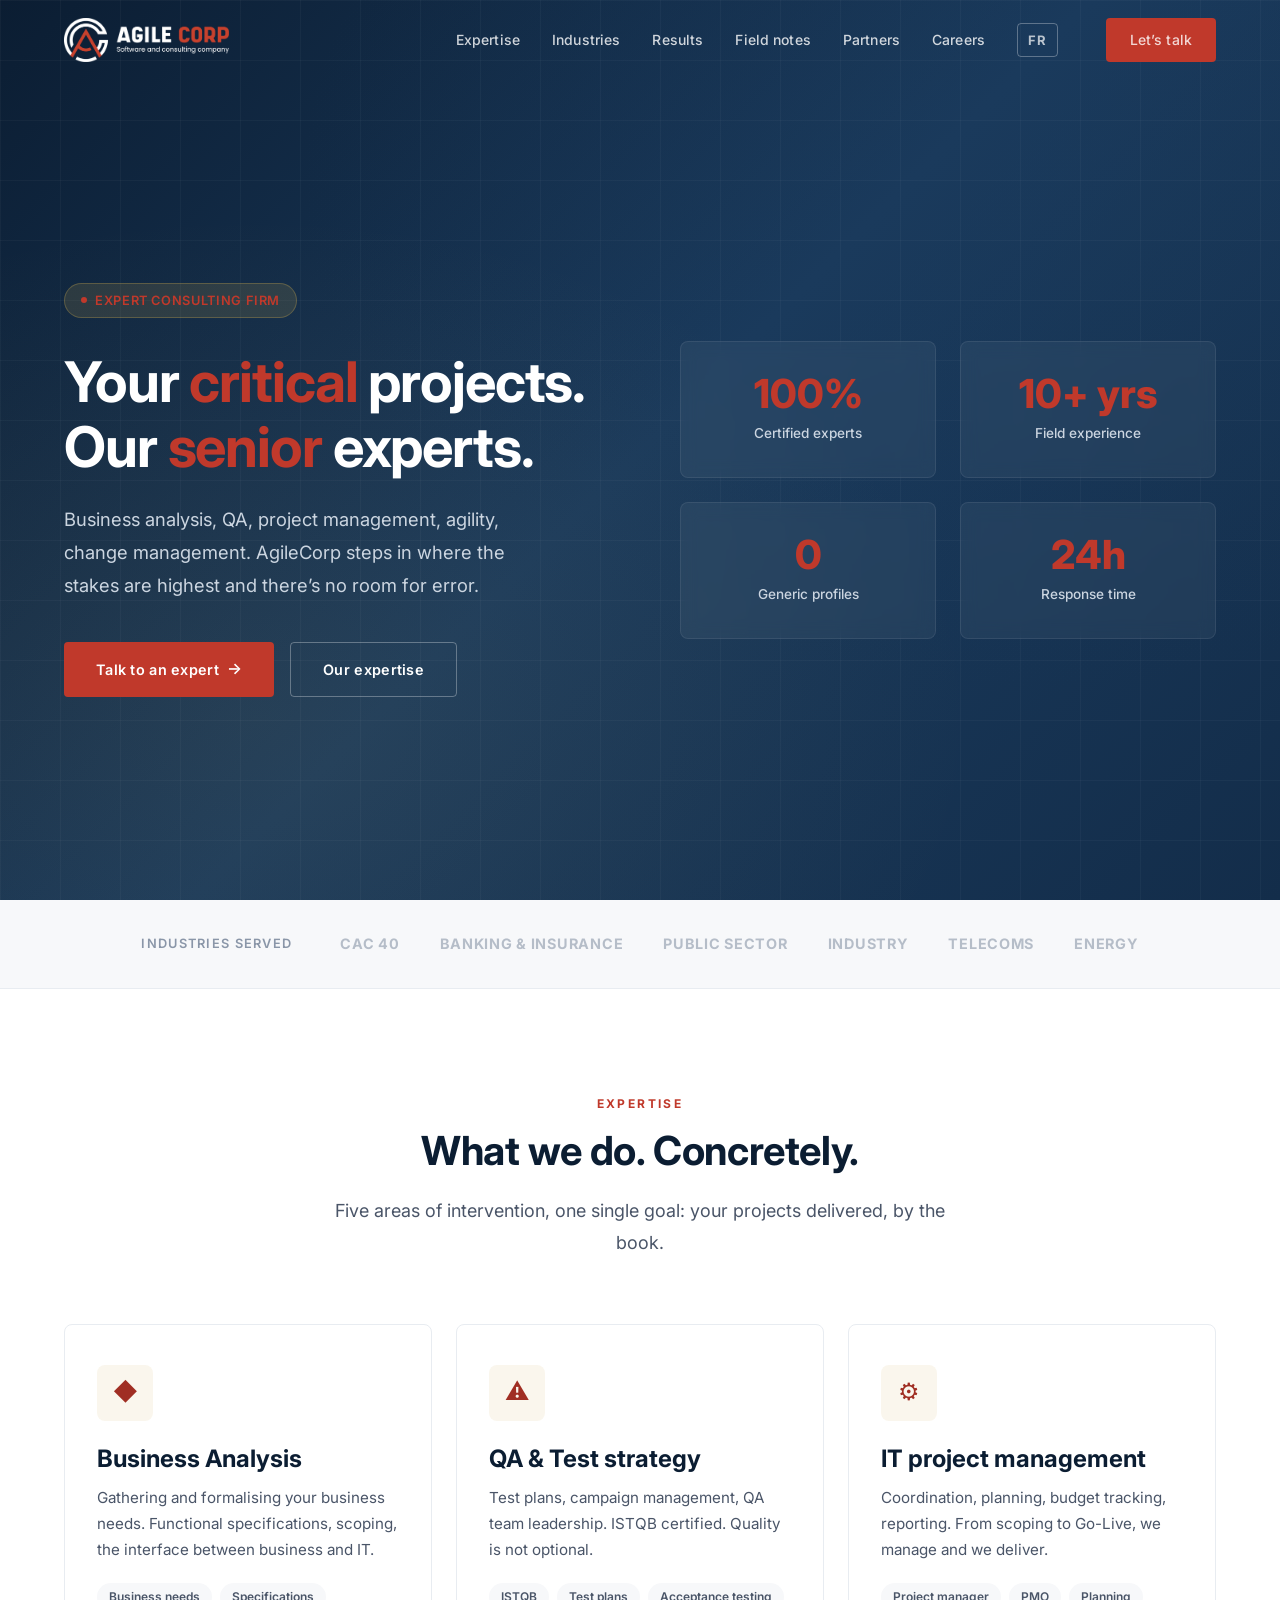
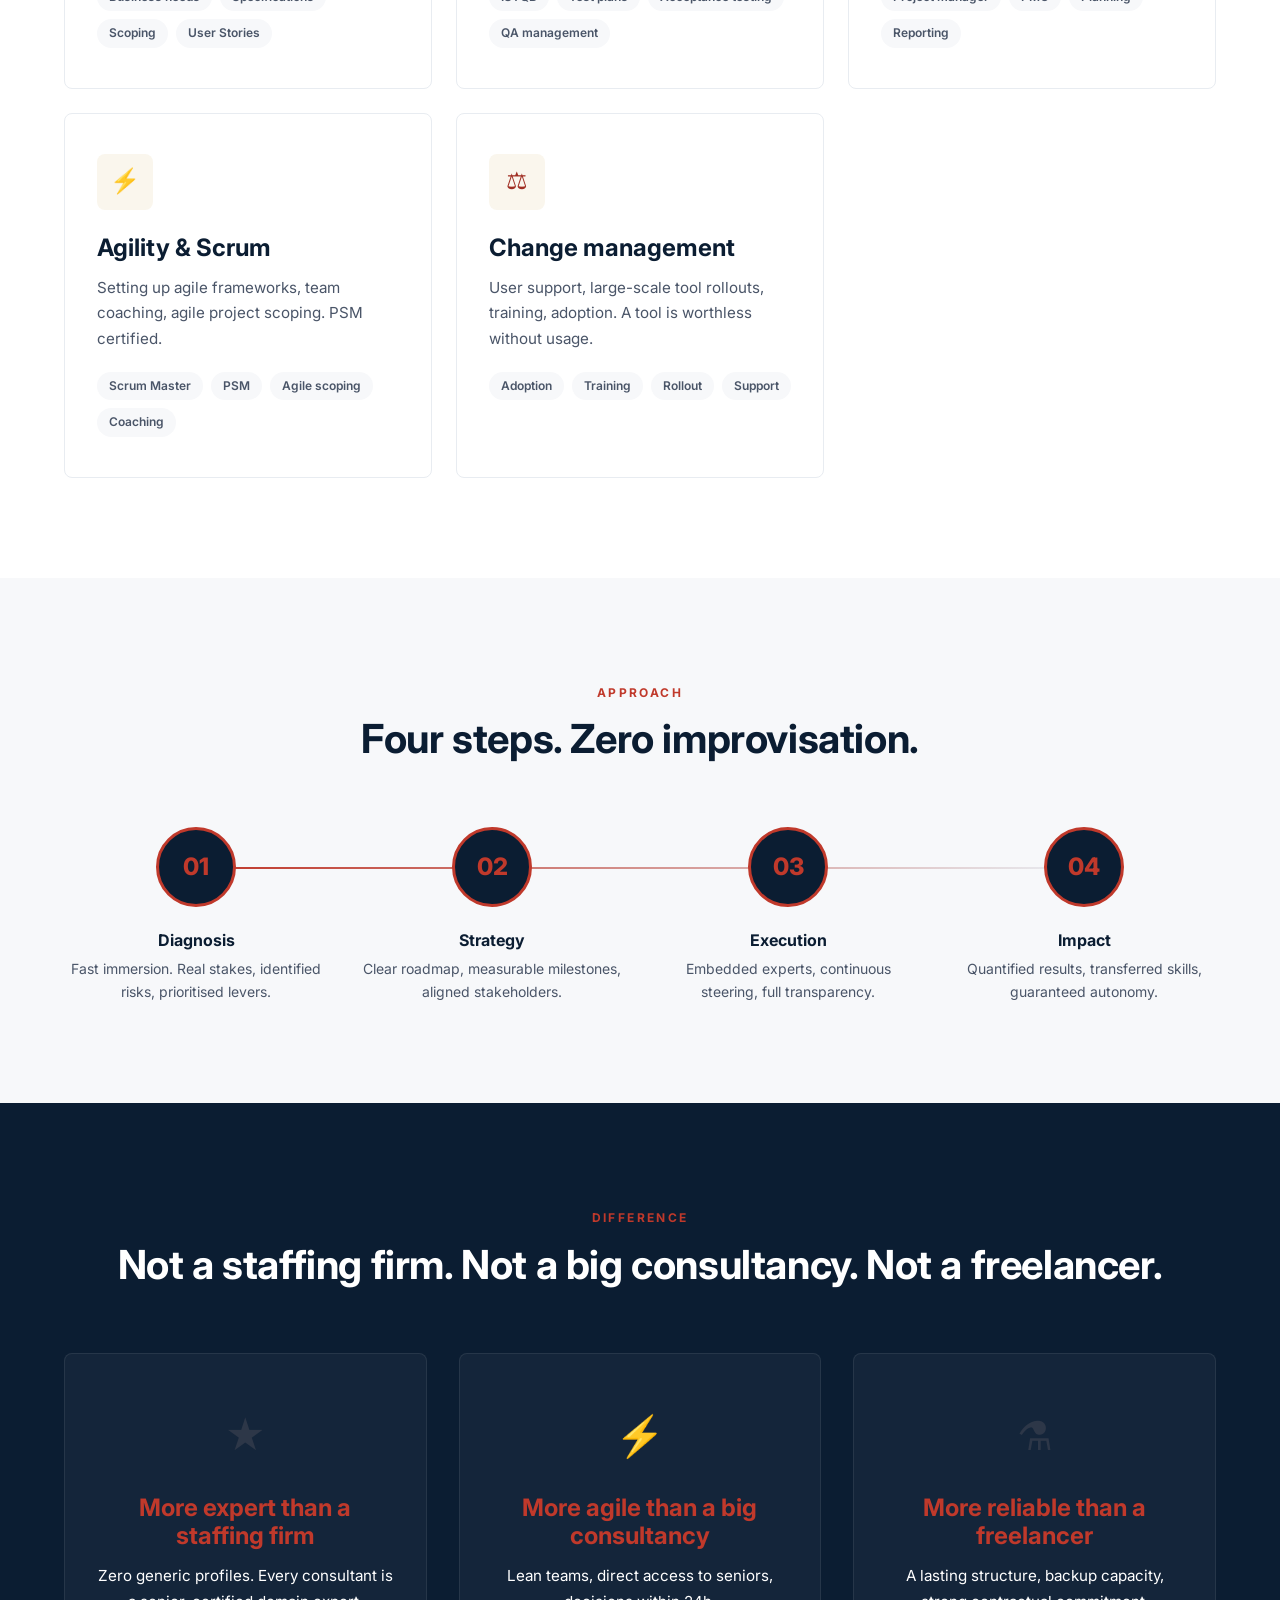
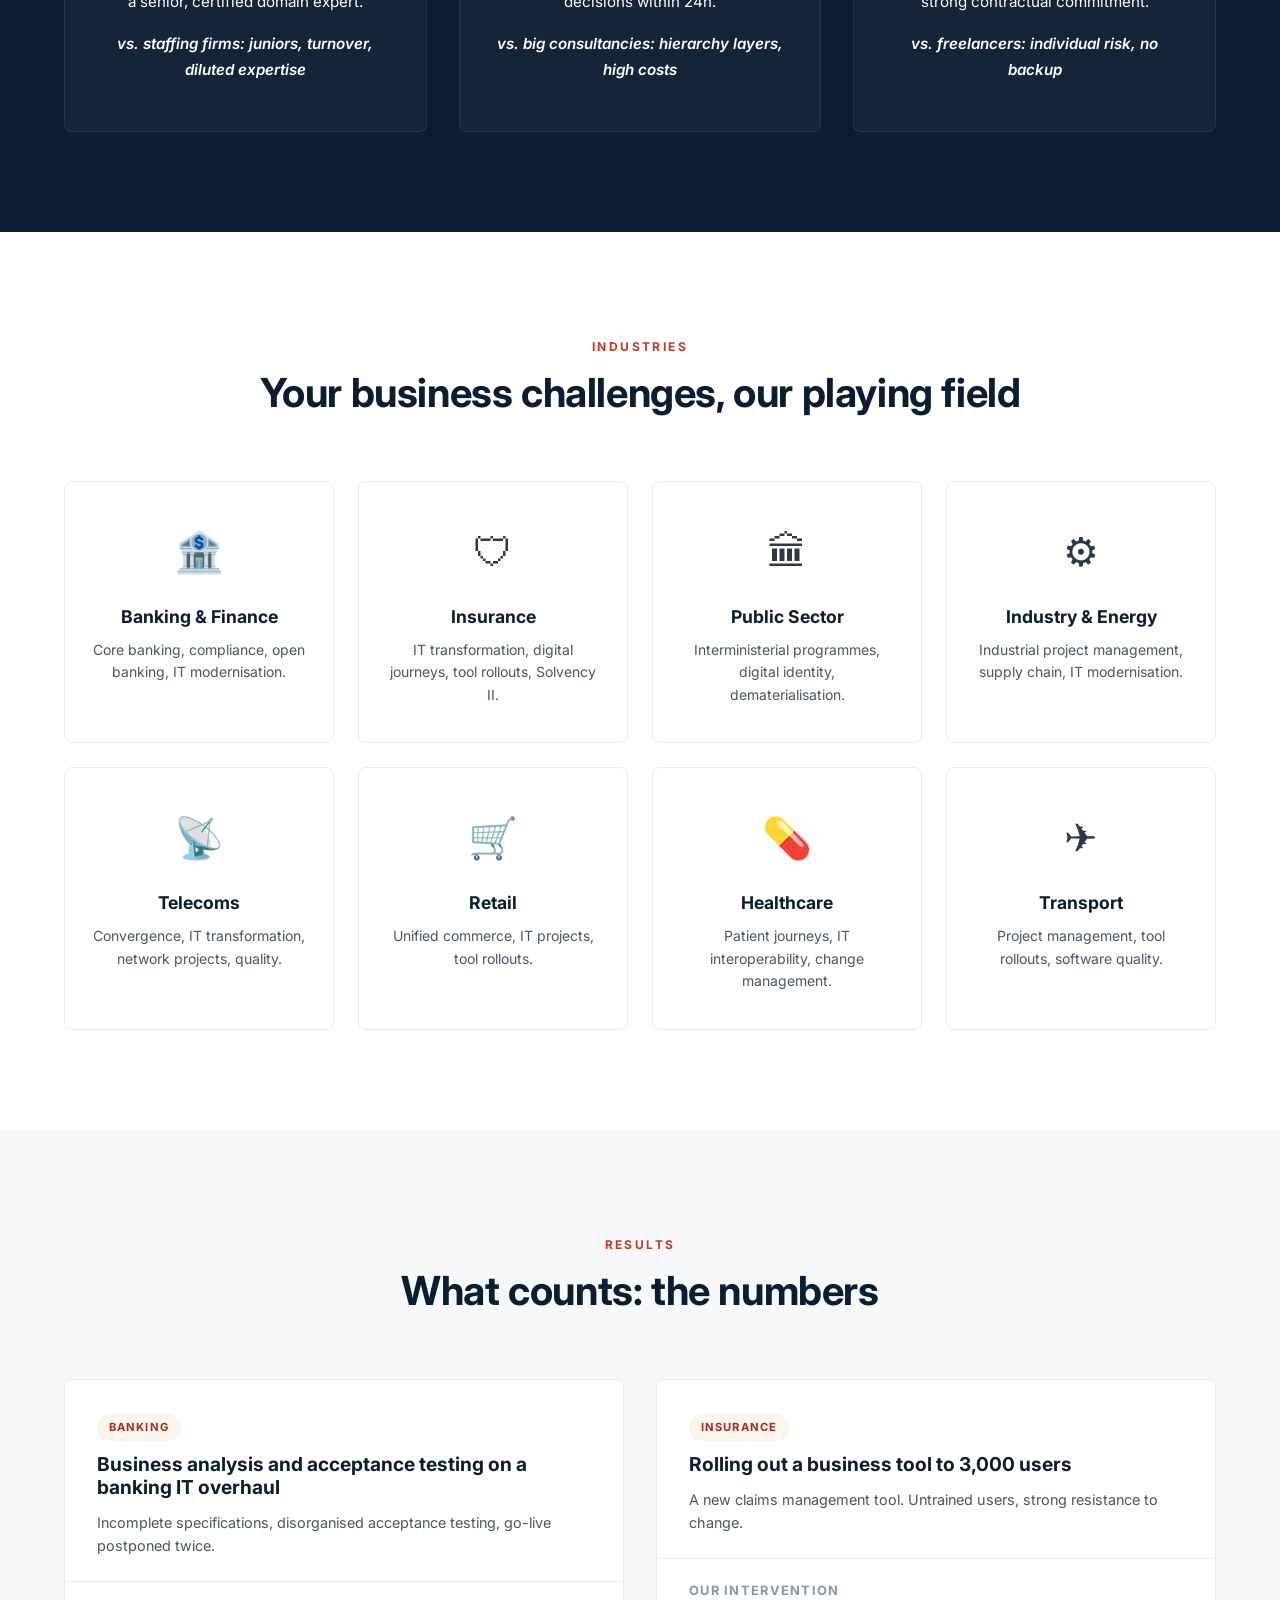
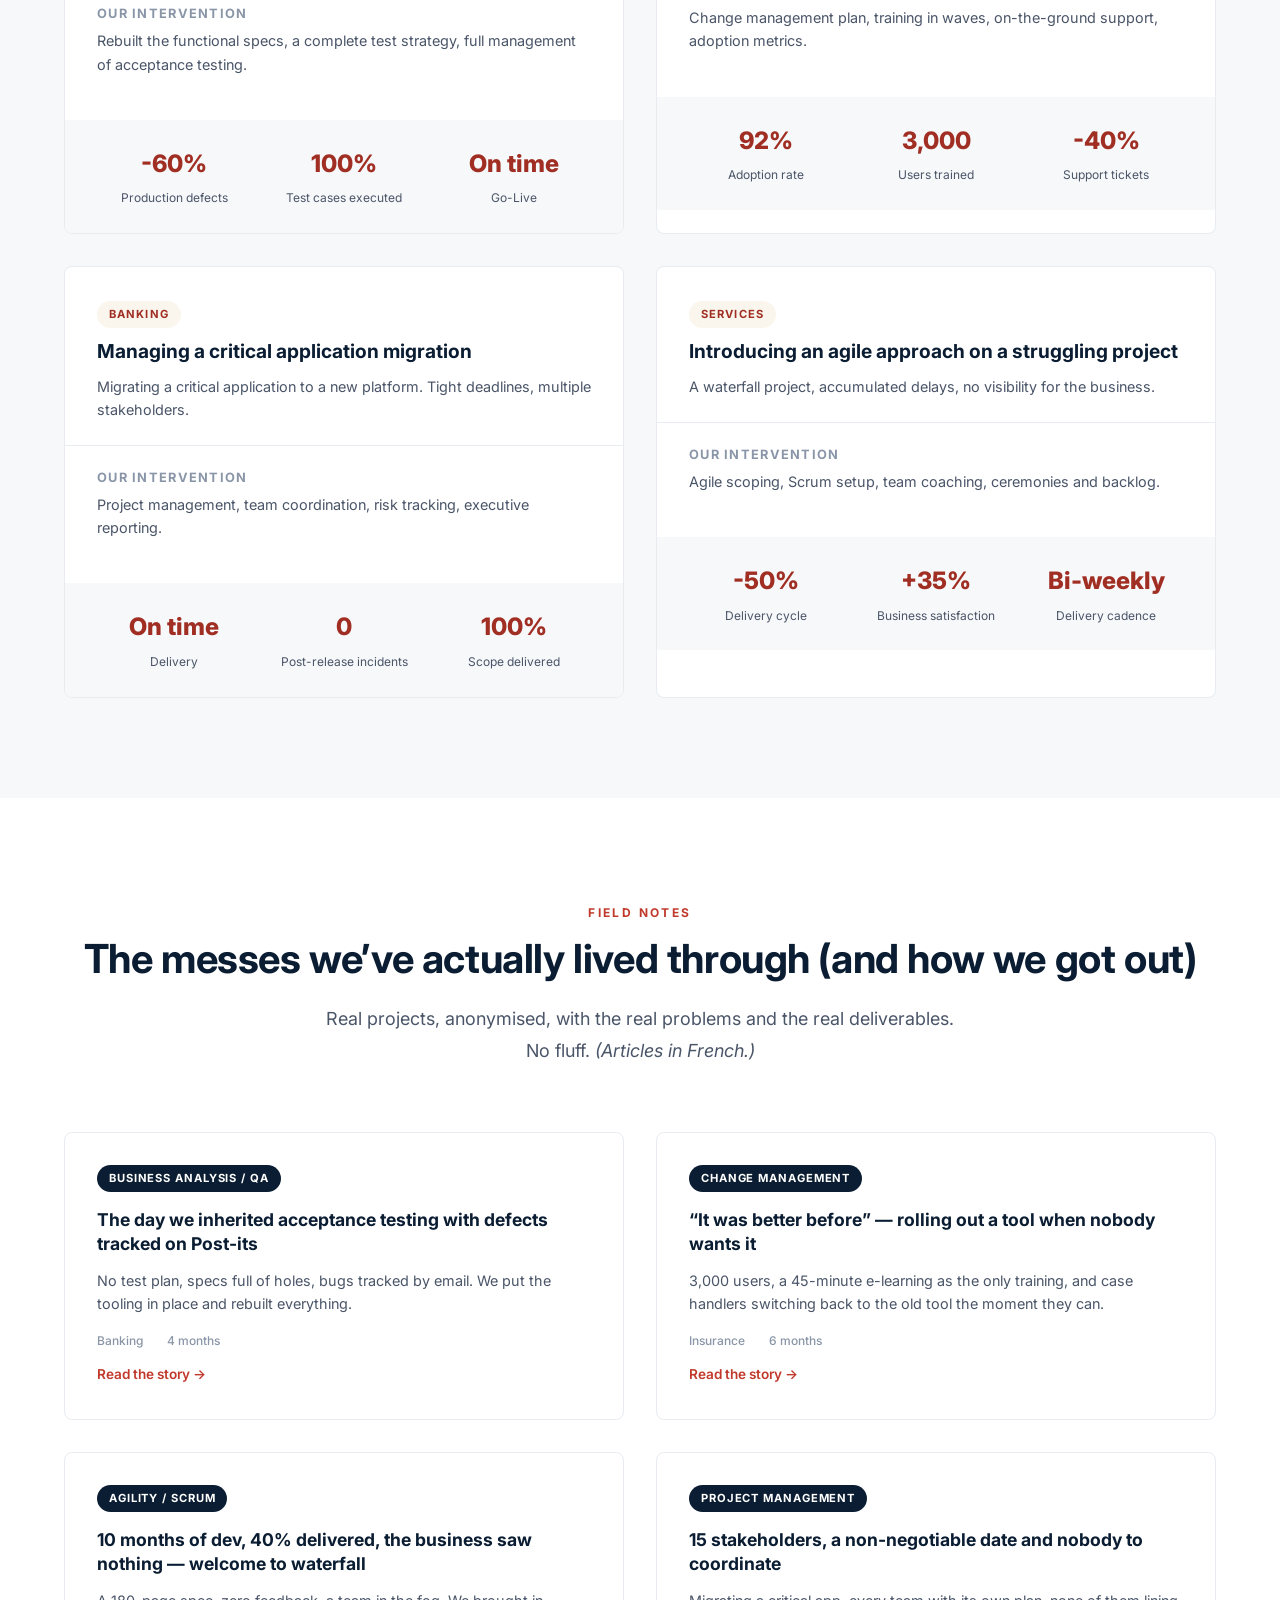
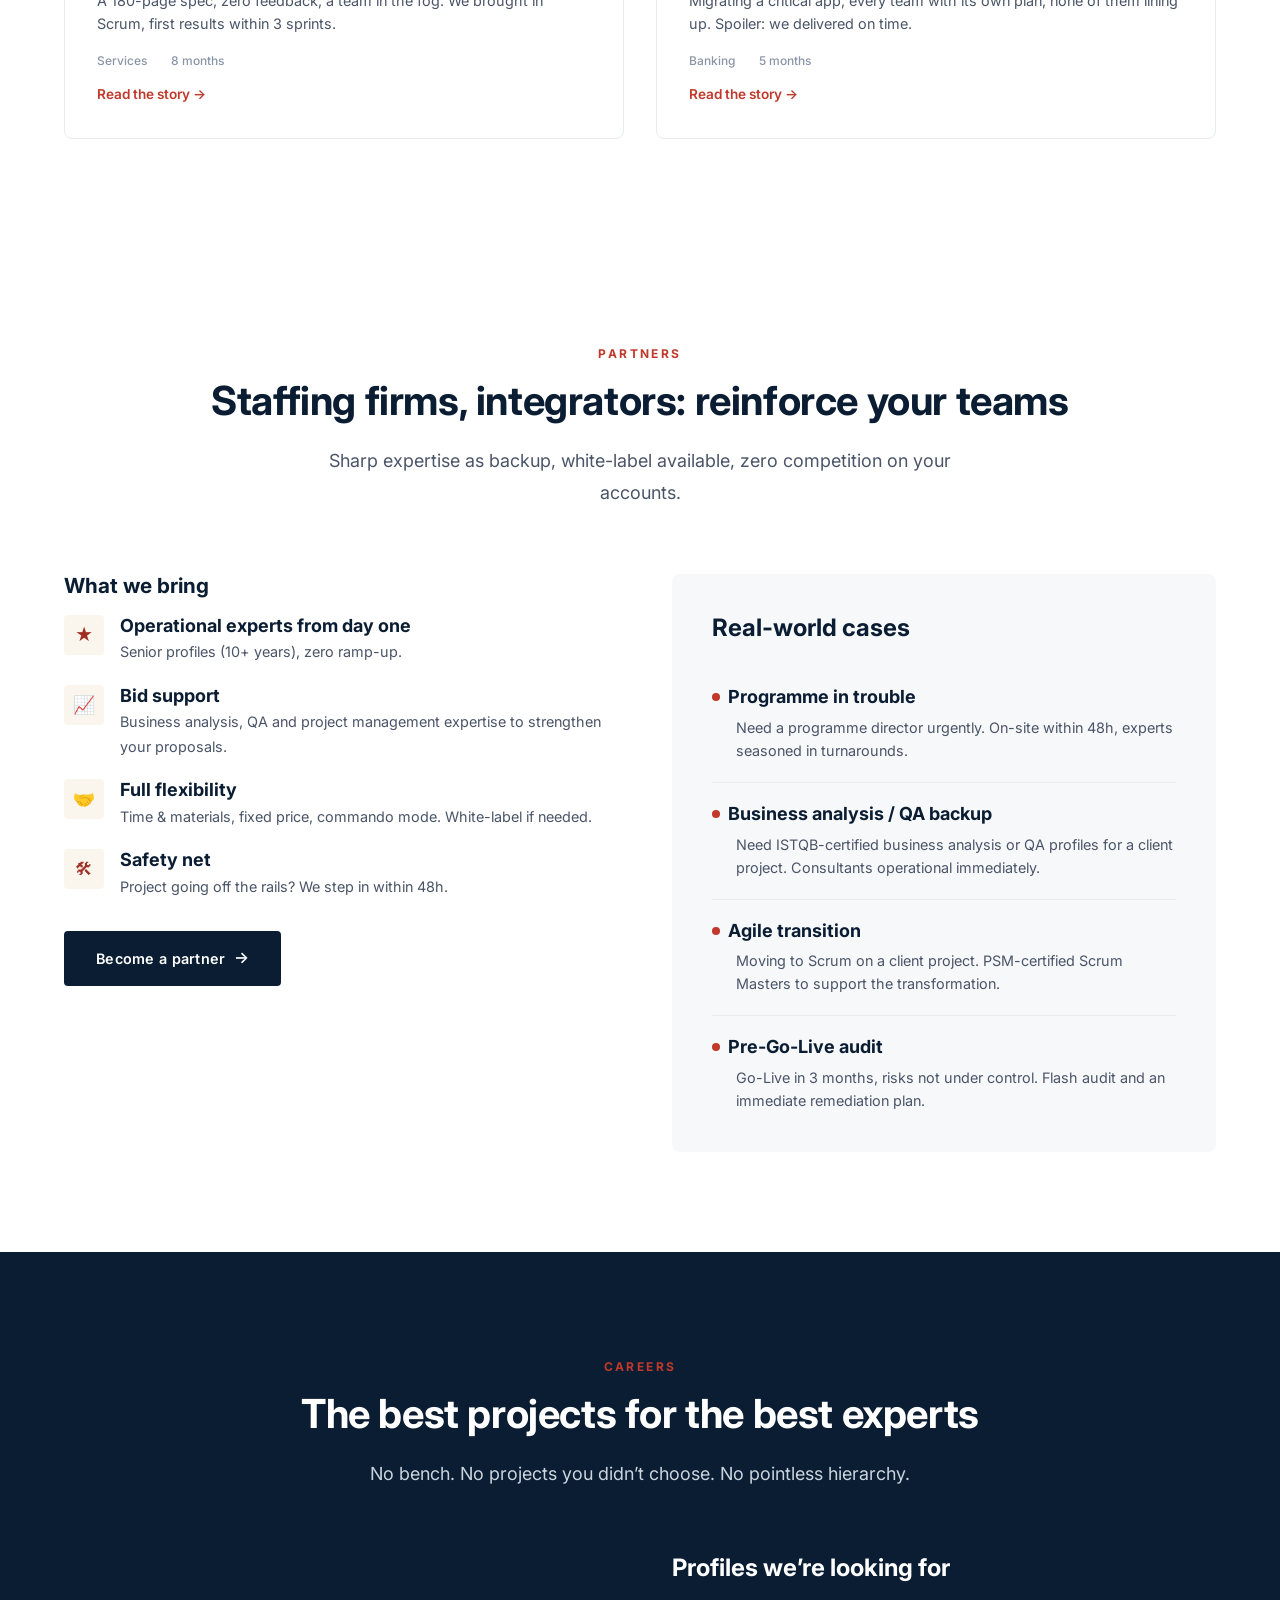
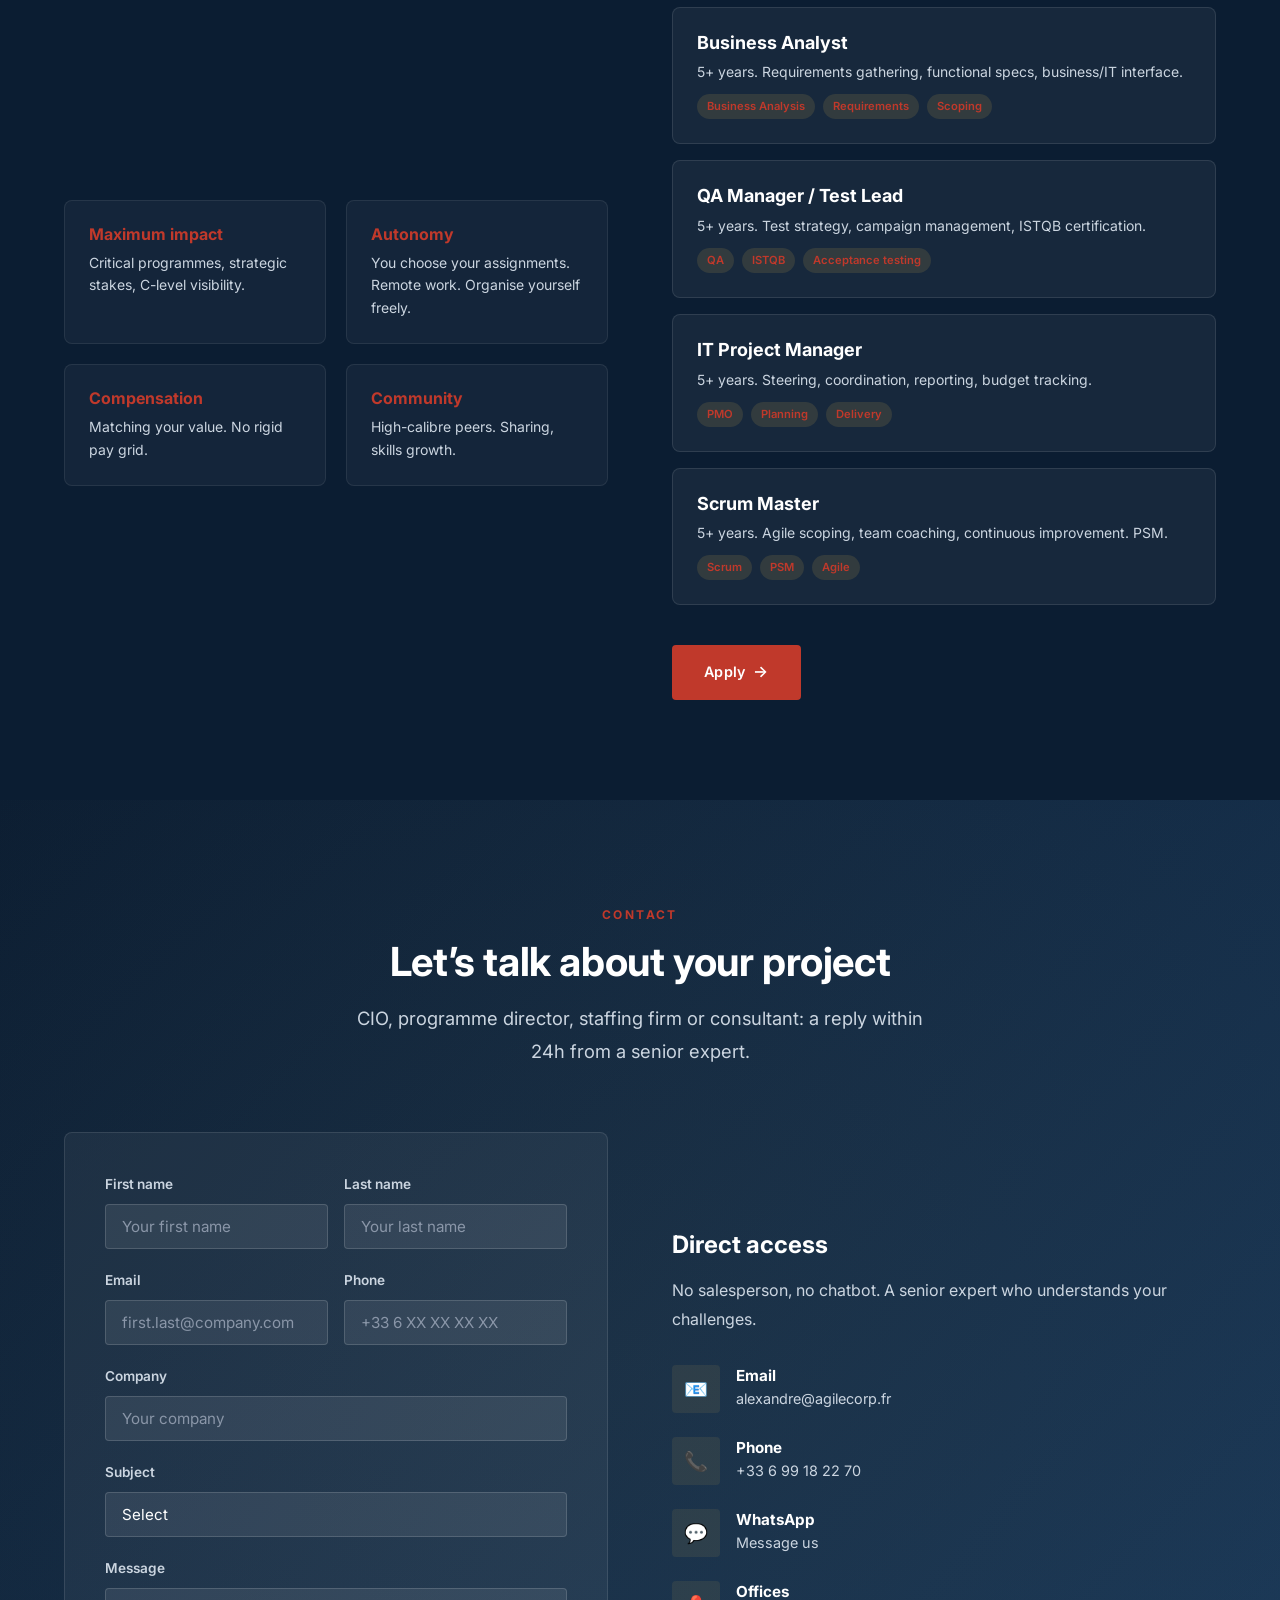
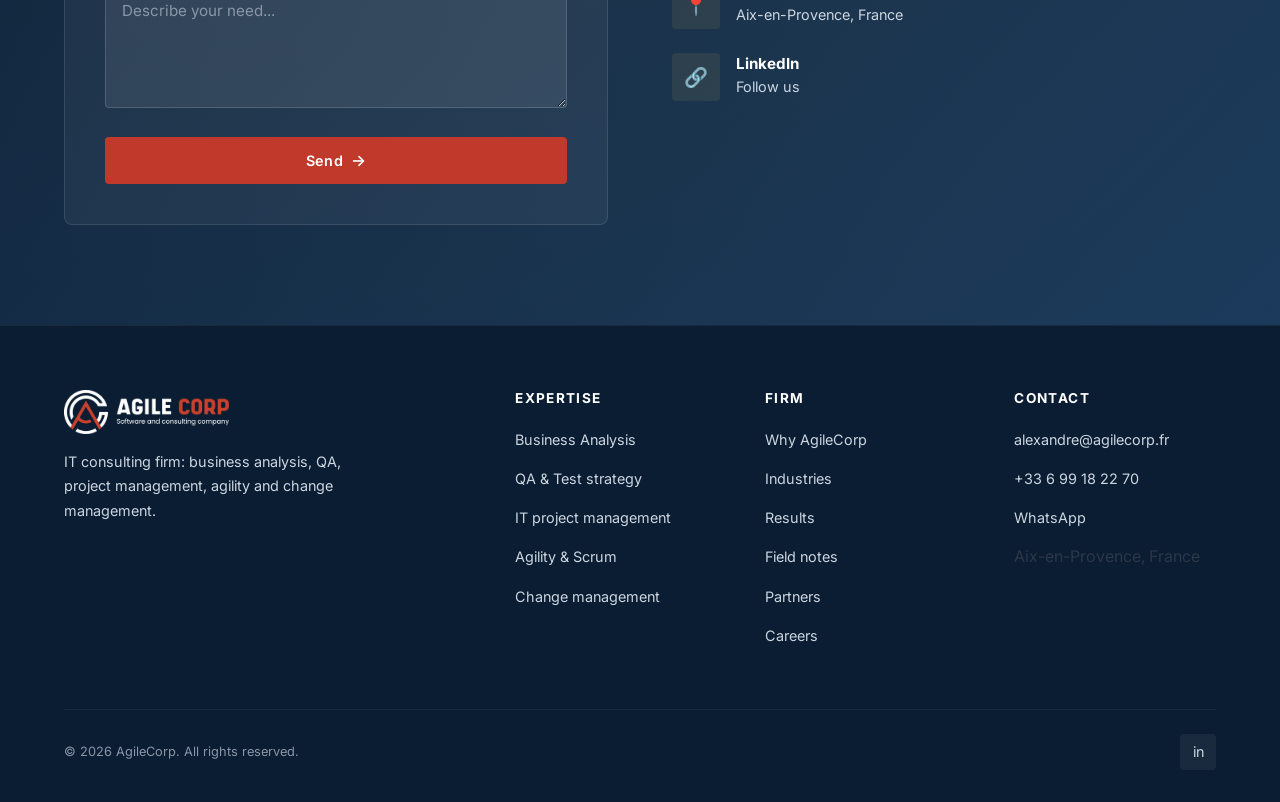
==== commit d580f96b: "Ajout version anglaise avec detection automatique de langue - Detection de la langue du navigateur :" ====
--- a/index.html
+++ b/index.html
@@ -3,6 +3,18 @@
 <head>
   <meta charset="UTF-8">
   <meta name="viewport" content="width=device-width, initial-scale=1.0">
+  <!-- Redirection automatique selon la langue du navigateur (visiteurs non francophones -> version EN) -->
+  <script>
+  (function () {
+    try {
+      var pref = localStorage.getItem('agc_lang');
+      if (pref === 'en') { location.replace('/en/'); return; }
+      if (pref === 'fr') { return; }
+      var lang = (navigator.language || navigator.userLanguage || 'fr').toLowerCase();
+      if (lang.indexOf('fr') !== 0) { location.replace('/en/'); }
+    } catch (e) {}
+  })();
+  </script>
   <meta name="description" content="AgileCorp &mdash; Cabinet de conseil IT : AMOA, QA, pilotage de projets, agilit&eacute; et conduite du changement. Experts confirm&eacute;s, z&eacute;ro bullshit.">
   <meta name="keywords" content="conseil, AMOA, QA, pilotage projet, Scrum, conduite du changement, DSI, consulting, Aix-en-Provence">
   <meta name="author" content="AgileCorp">
@@ -15,6 +27,9 @@
   <link rel="preconnect" href="https://fonts.googleapis.com">
   <link rel="preconnect" href="https://fonts.gstatic.com" crossorigin>
   <link href="https://fonts.googleapis.com/css2?family=Inter:wght@400;500;600;700;800;900&display=swap" rel="stylesheet">
+  <link rel="alternate" hreflang="fr" href="https://agilecorp.fr/">
+  <link rel="alternate" hreflang="en" href="https://agilecorp.fr/en/">
+  <link rel="alternate" hreflang="x-default" href="https://agilecorp.fr/">
   <link rel="stylesheet" href="css/style.css">
   <link rel="icon" type="image/png" href="logo-agile-corp.png">
 </head>
@@ -33,6 +48,7 @@
         <a href="#terrain">Terrain</a>
         <a href="#partenariats">Partenaires</a>
         <a href="#carrieres">Carri&egrave;res</a>
+        <a href="/en/" class="lang-switch" data-set-lang="en" hreflang="en" aria-label="Switch to English">EN</a>
         <a href="#contact" class="btn btn-primary btn-sm nav-cta">Parlons-en</a>
       </nav>
       <button class="nav-toggle" aria-label="Menu">
--- a/css/style.css
+++ b/css/style.css
@@ -253,6 +253,26 @@
   margin-left: 16px;
 }
 
+/* Language switcher */
+.nav-links a.lang-switch {
+  font-size: 0.8125rem;
+  font-weight: 700;
+  letter-spacing: 0.06em;
+  color: rgba(255,255,255,0.7);
+  border: 1px solid rgba(255,255,255,0.3);
+  border-radius: var(--radius-sm);
+  padding: 5px 10px;
+}
+
+.nav-links a.lang-switch:hover {
+  color: var(--color-white);
+  border-color: var(--color-accent);
+}
+
+.nav-links a.lang-switch::after {
+  display: none;
+}
+
 .nav-toggle {
   display: none;
   flex-direction: column;
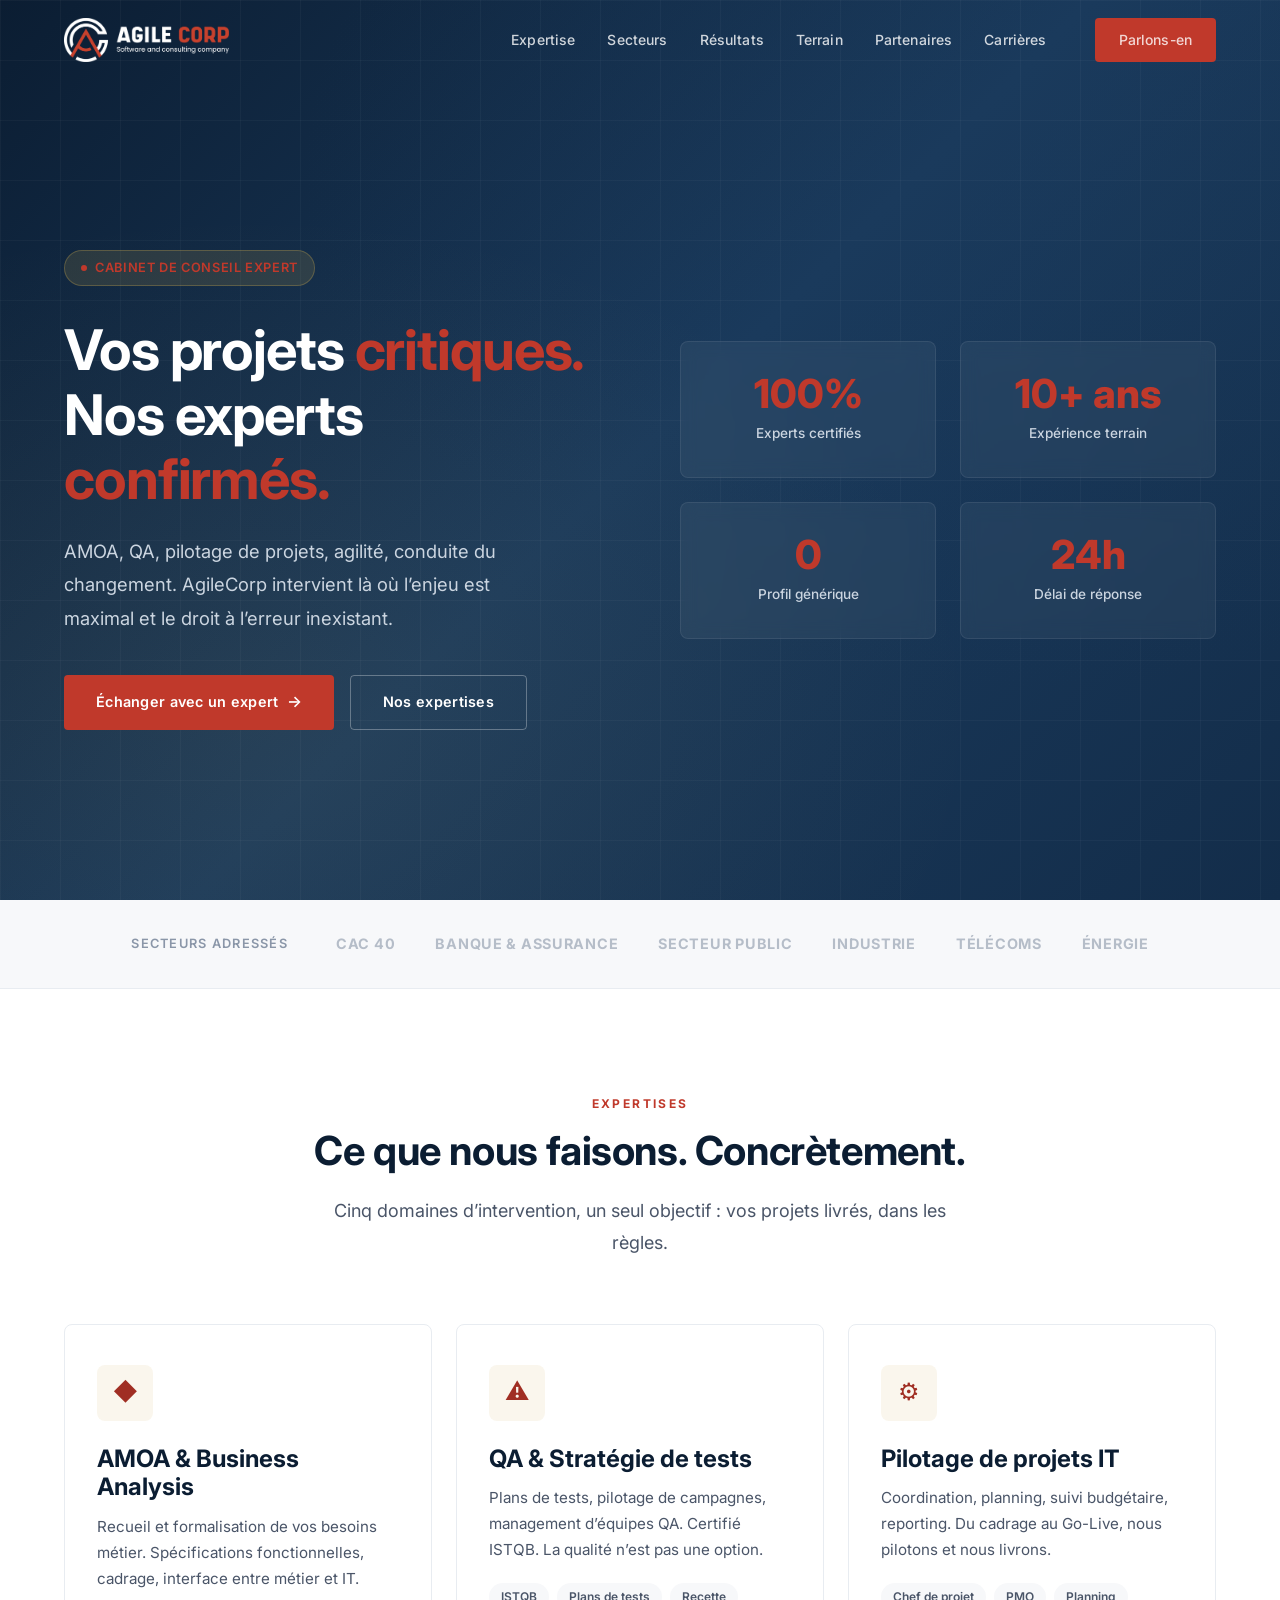
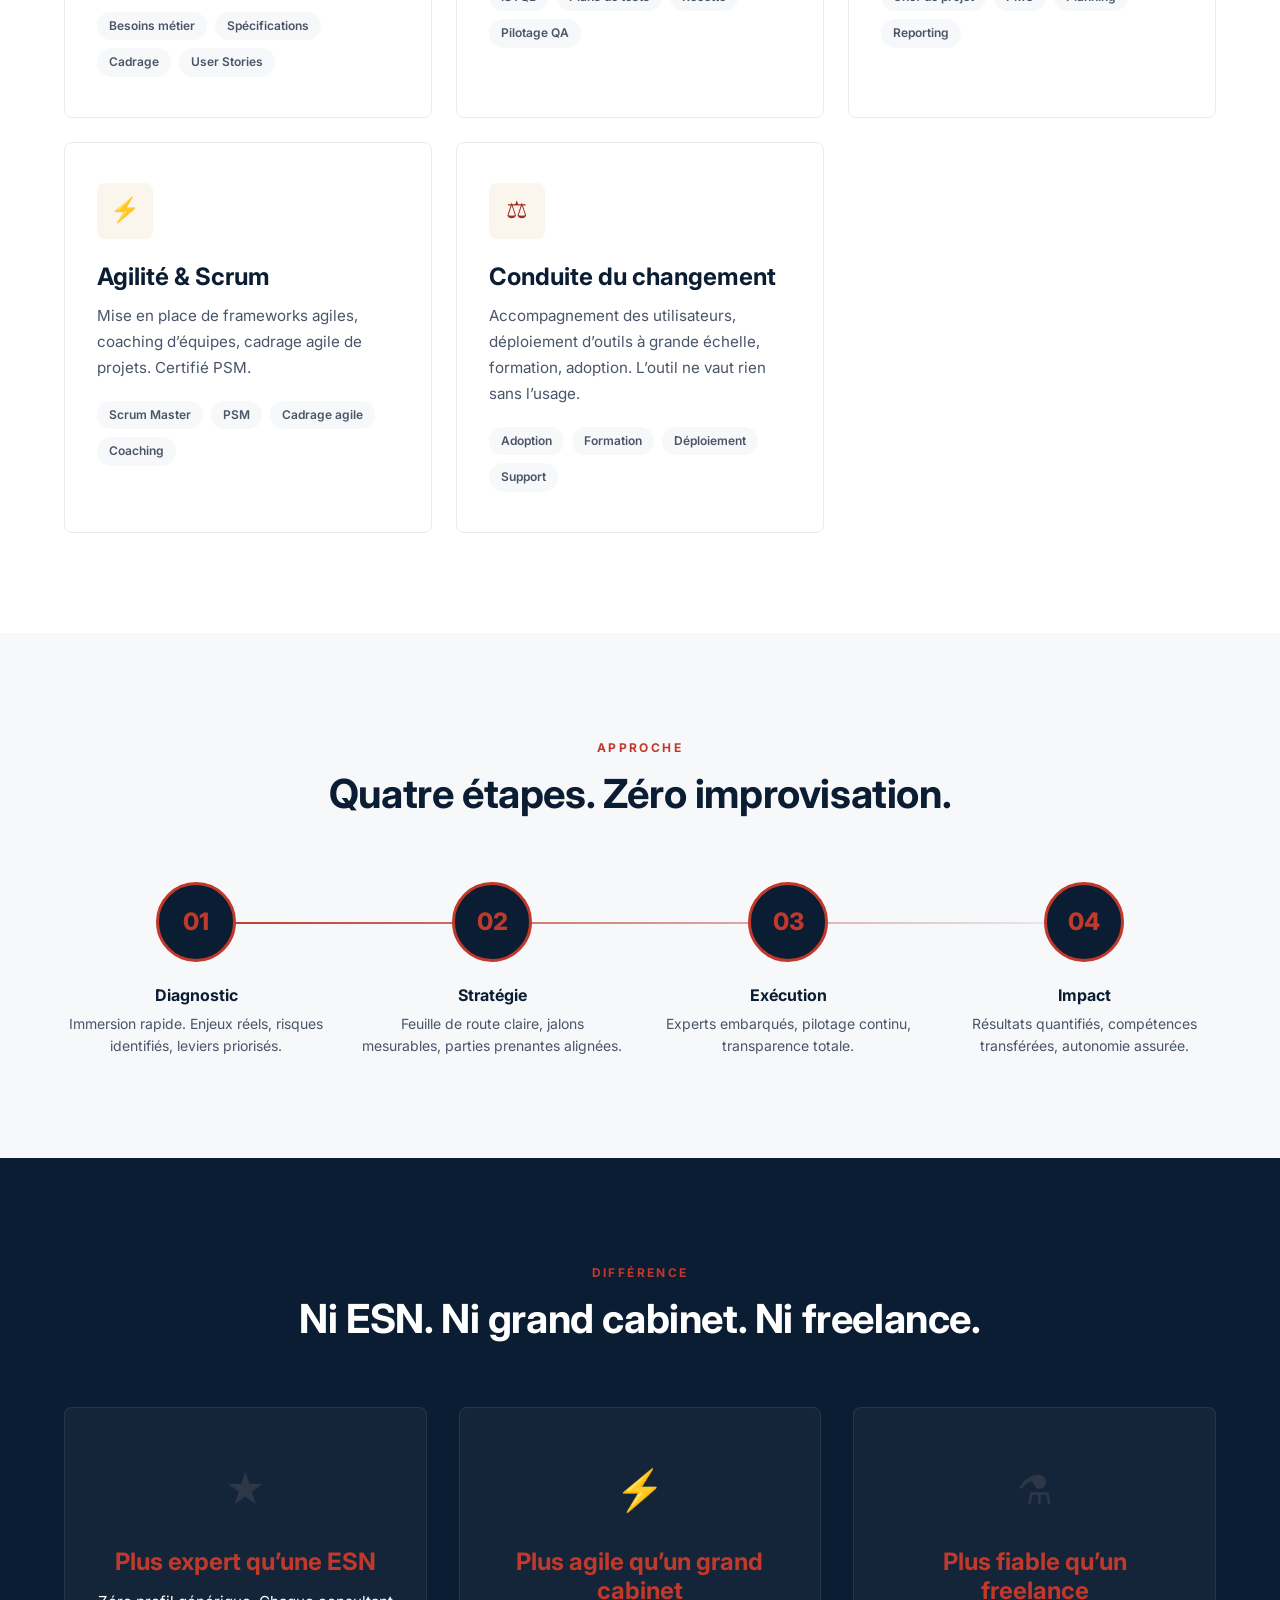
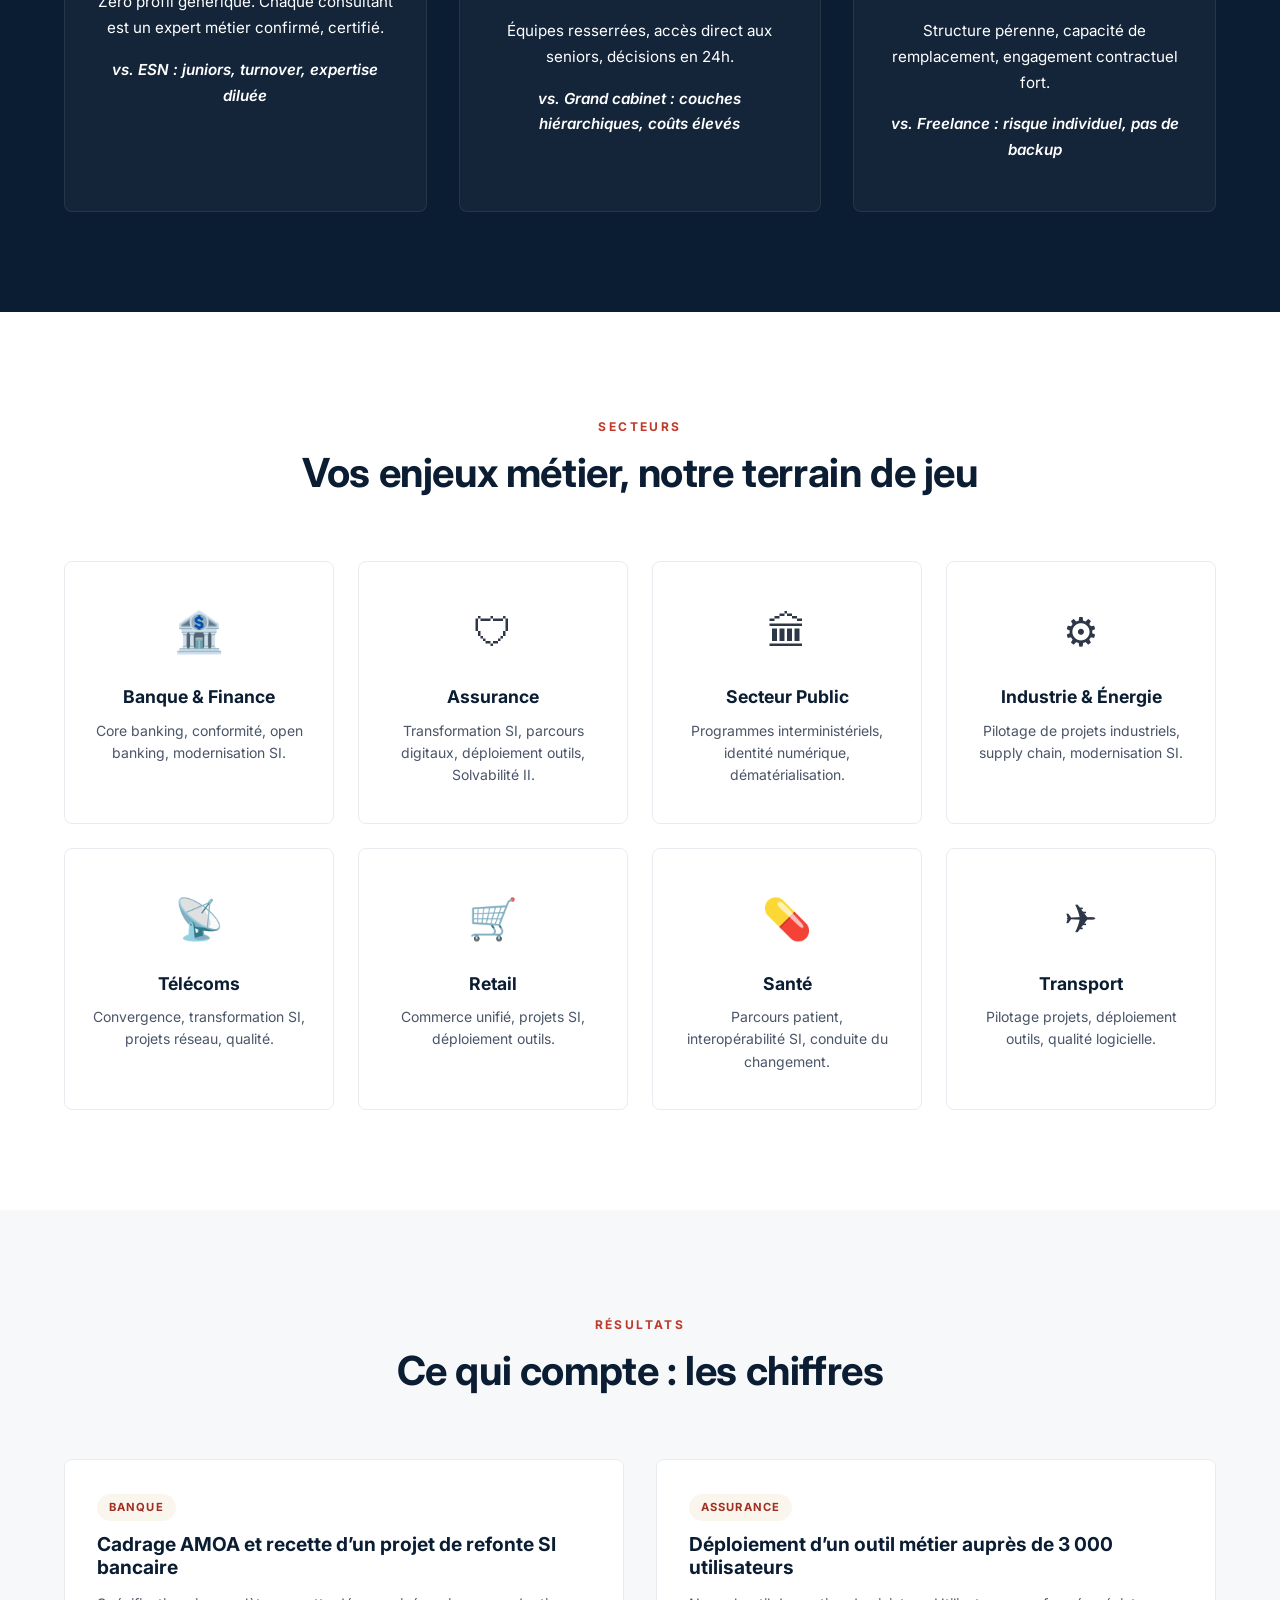
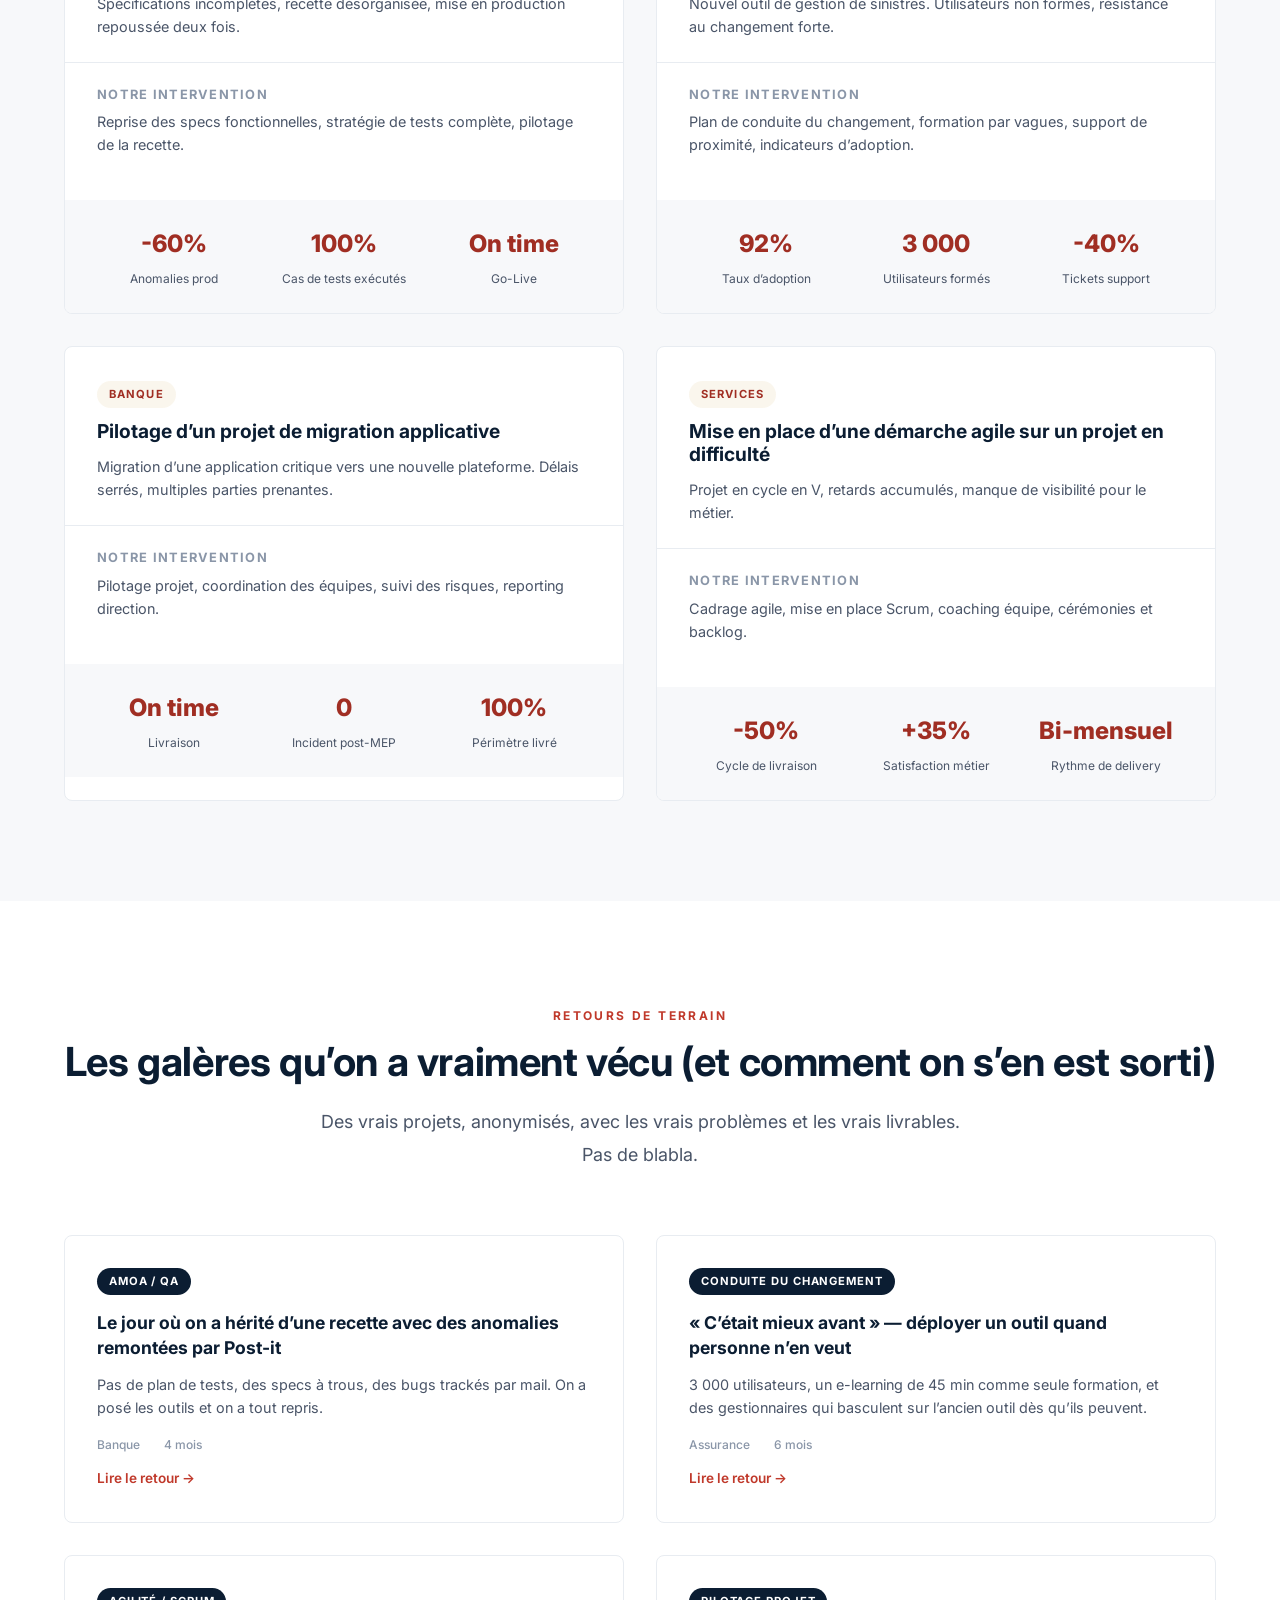
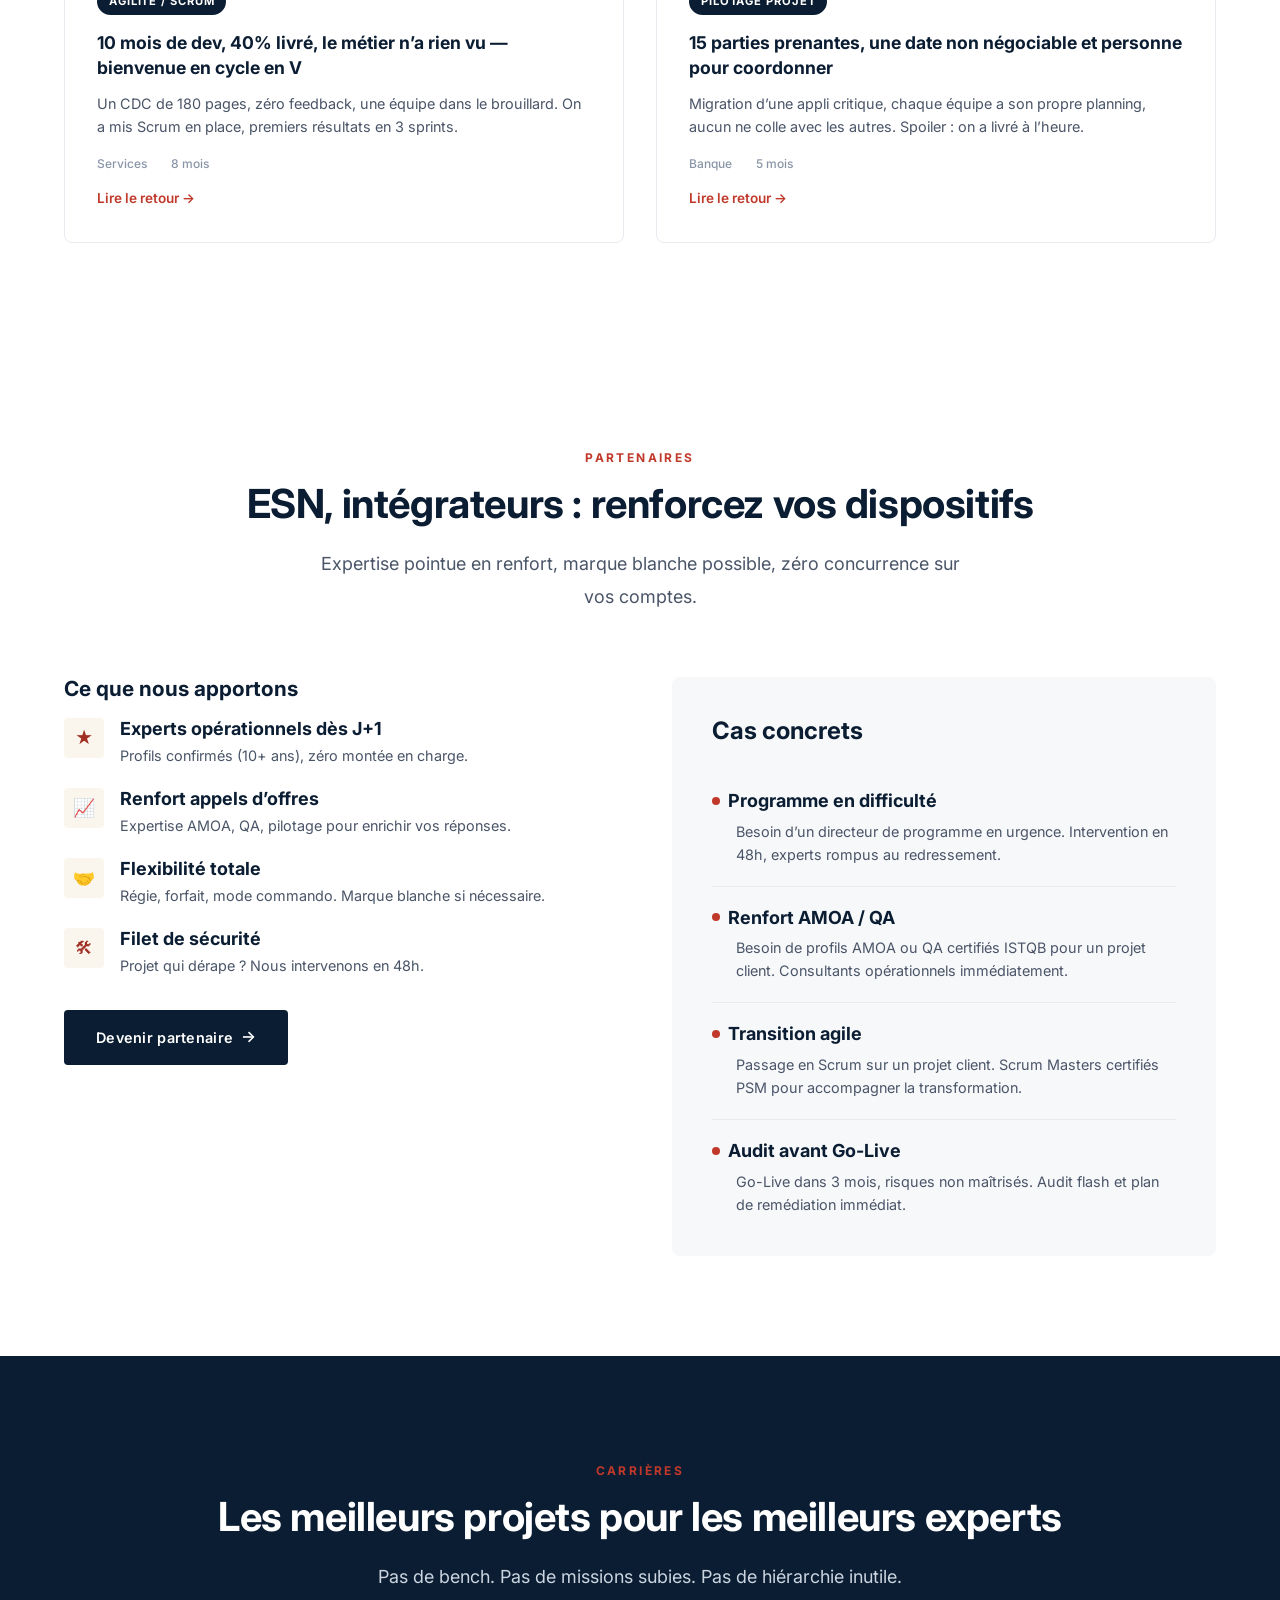
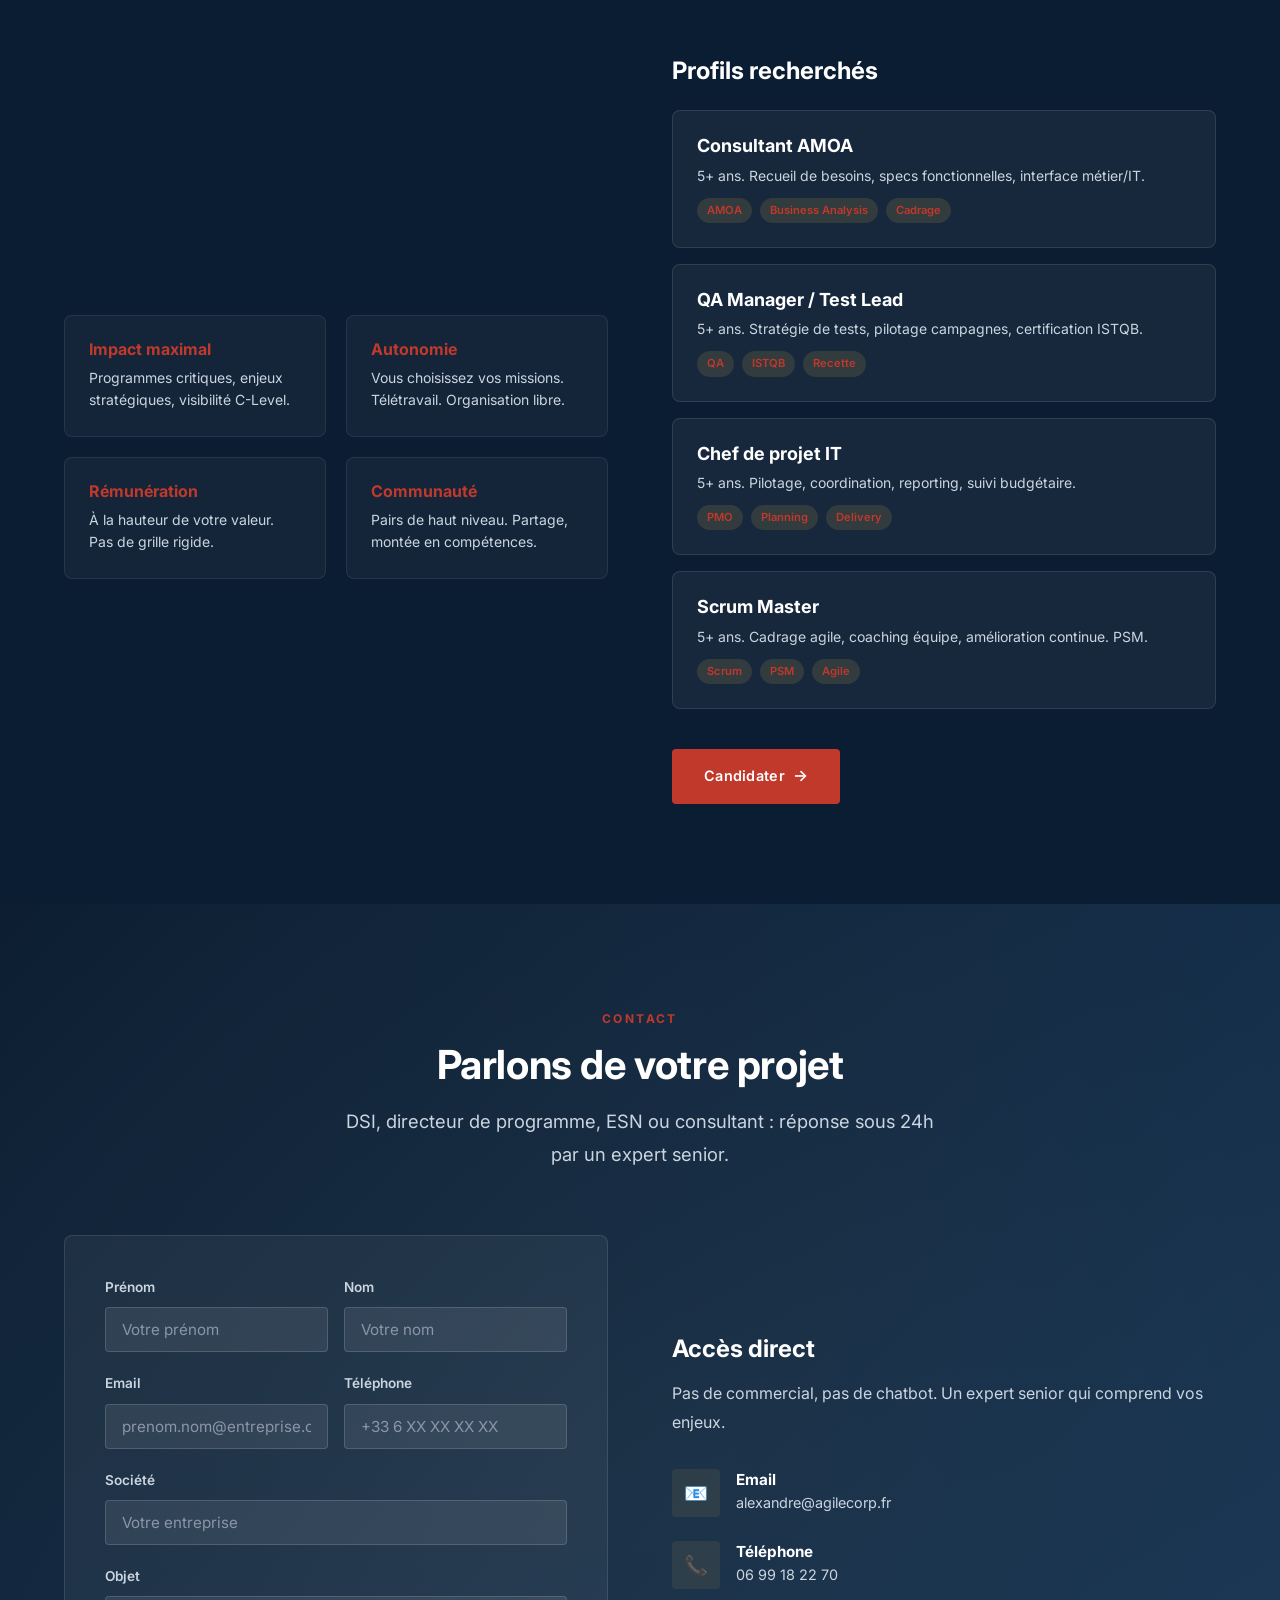
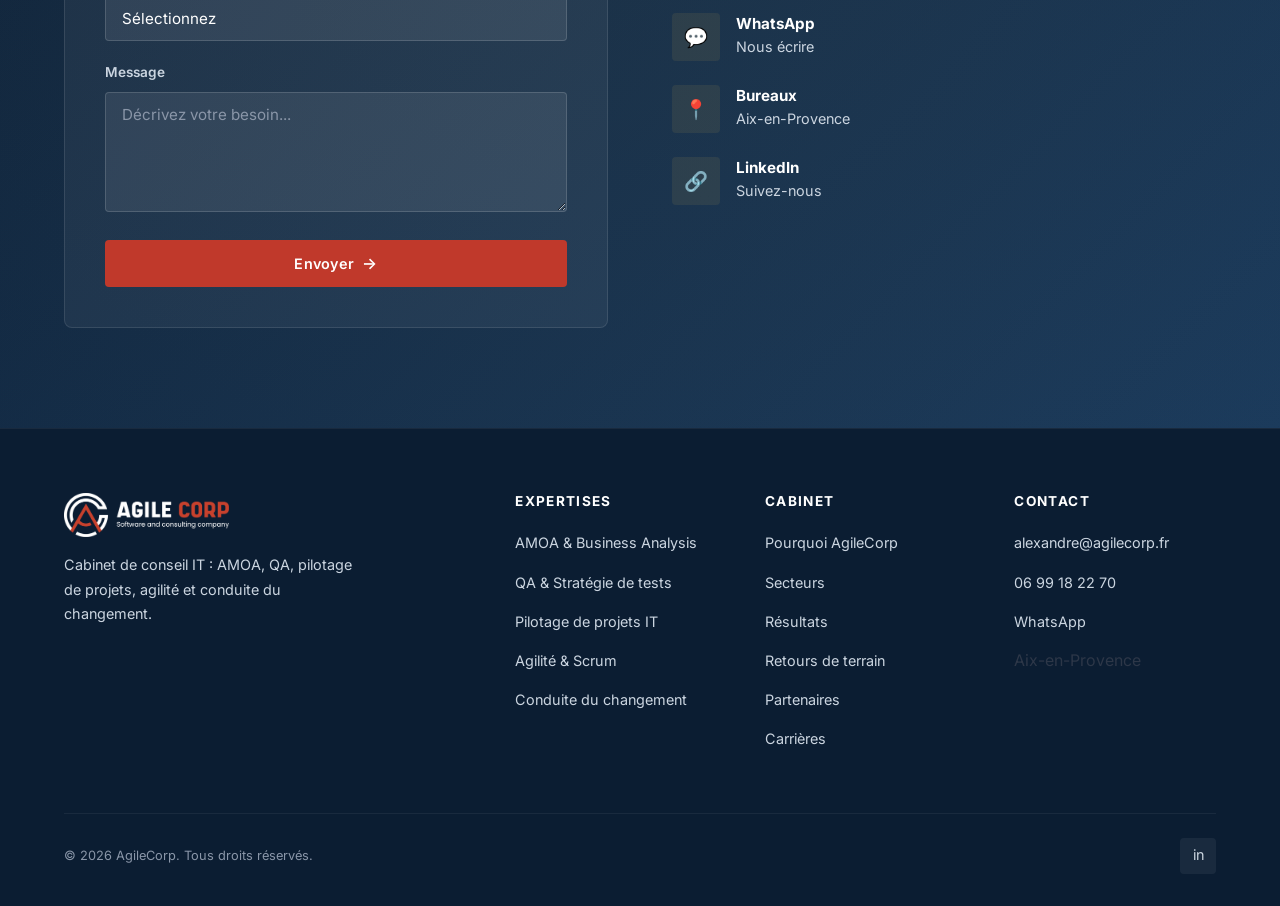
==== commit c25590f8: "feat: mesure d'audience sans cookie, formulaire serveur, sitemap et robots - js/analytics.js : Umami" ====
--- a/index.html
+++ b/index.html
@@ -3,18 +3,6 @@
 <head>
   <meta charset="UTF-8">
   <meta name="viewport" content="width=device-width, initial-scale=1.0">
-  <!-- Redirection automatique selon la langue du navigateur (visiteurs non francophones -> version EN) -->
-  <script>
-  (function () {
-    try {
-      var pref = localStorage.getItem('agc_lang');
-      if (pref === 'en') { location.replace('/en/'); return; }
-      if (pref === 'fr') { return; }
-      var lang = (navigator.language || navigator.userLanguage || 'fr').toLowerCase();
-      if (lang.indexOf('fr') !== 0) { location.replace('/en/'); }
-    } catch (e) {}
-  })();
-  </script>
   <meta name="description" content="AgileCorp &mdash; Cabinet de conseil IT : AMOA, QA, pilotage de projets, agilit&eacute; et conduite du changement. Experts confirm&eacute;s, z&eacute;ro bullshit.">
   <meta name="keywords" content="conseil, AMOA, QA, pilotage projet, Scrum, conduite du changement, DSI, consulting, Aix-en-Provence">
   <meta name="author" content="AgileCorp">
@@ -27,11 +15,9 @@
   <link rel="preconnect" href="https://fonts.googleapis.com">
   <link rel="preconnect" href="https://fonts.gstatic.com" crossorigin>
   <link href="https://fonts.googleapis.com/css2?family=Inter:wght@400;500;600;700;800;900&display=swap" rel="stylesheet">
-  <link rel="alternate" hreflang="fr" href="https://agilecorp.fr/">
-  <link rel="alternate" hreflang="en" href="https://agilecorp.fr/en/">
-  <link rel="alternate" hreflang="x-default" href="https://agilecorp.fr/">
   <link rel="stylesheet" href="css/style.css">
   <link rel="icon" type="image/png" href="logo-agile-corp.png">
+  <link rel="canonical" href="https://agilecorp.fr/">
 </head>
 <body>
 
@@ -48,7 +34,6 @@
         <a href="#terrain">Terrain</a>
         <a href="#partenariats">Partenaires</a>
         <a href="#carrieres">Carri&egrave;res</a>
-        <a href="/en/" class="lang-switch" data-set-lang="en" hreflang="en" aria-label="Switch to English">EN</a>
         <a href="#contact" class="btn btn-primary btn-sm nav-cta">Parlons-en</a>
       </nav>
       <button class="nav-toggle" aria-label="Menu">
@@ -664,6 +649,10 @@
             <label for="message">Message</label>
             <textarea id="message" name="message" placeholder="D&eacute;crivez votre besoin..." required></textarea>
           </div>
+          <div aria-hidden="true" style="position:absolute;left:-9999px;width:1px;height:1px;overflow:hidden;">
+            <label for="site_web">Ne pas remplir</label>
+            <input type="text" id="site_web" name="site_web" tabindex="-1" autocomplete="off">
+          </div>
           <button type="submit" class="btn btn-primary btn-arrow" style="width: 100%; justify-content: center;">Envoyer</button>
         </form>
         <div class="contact-info fade-in-right">
@@ -759,6 +748,7 @@
     </div>
   </footer>
 
+  <script src="js/analytics.js"></script>
   <script src="js/main.js"></script>
 </body>
 </html>
